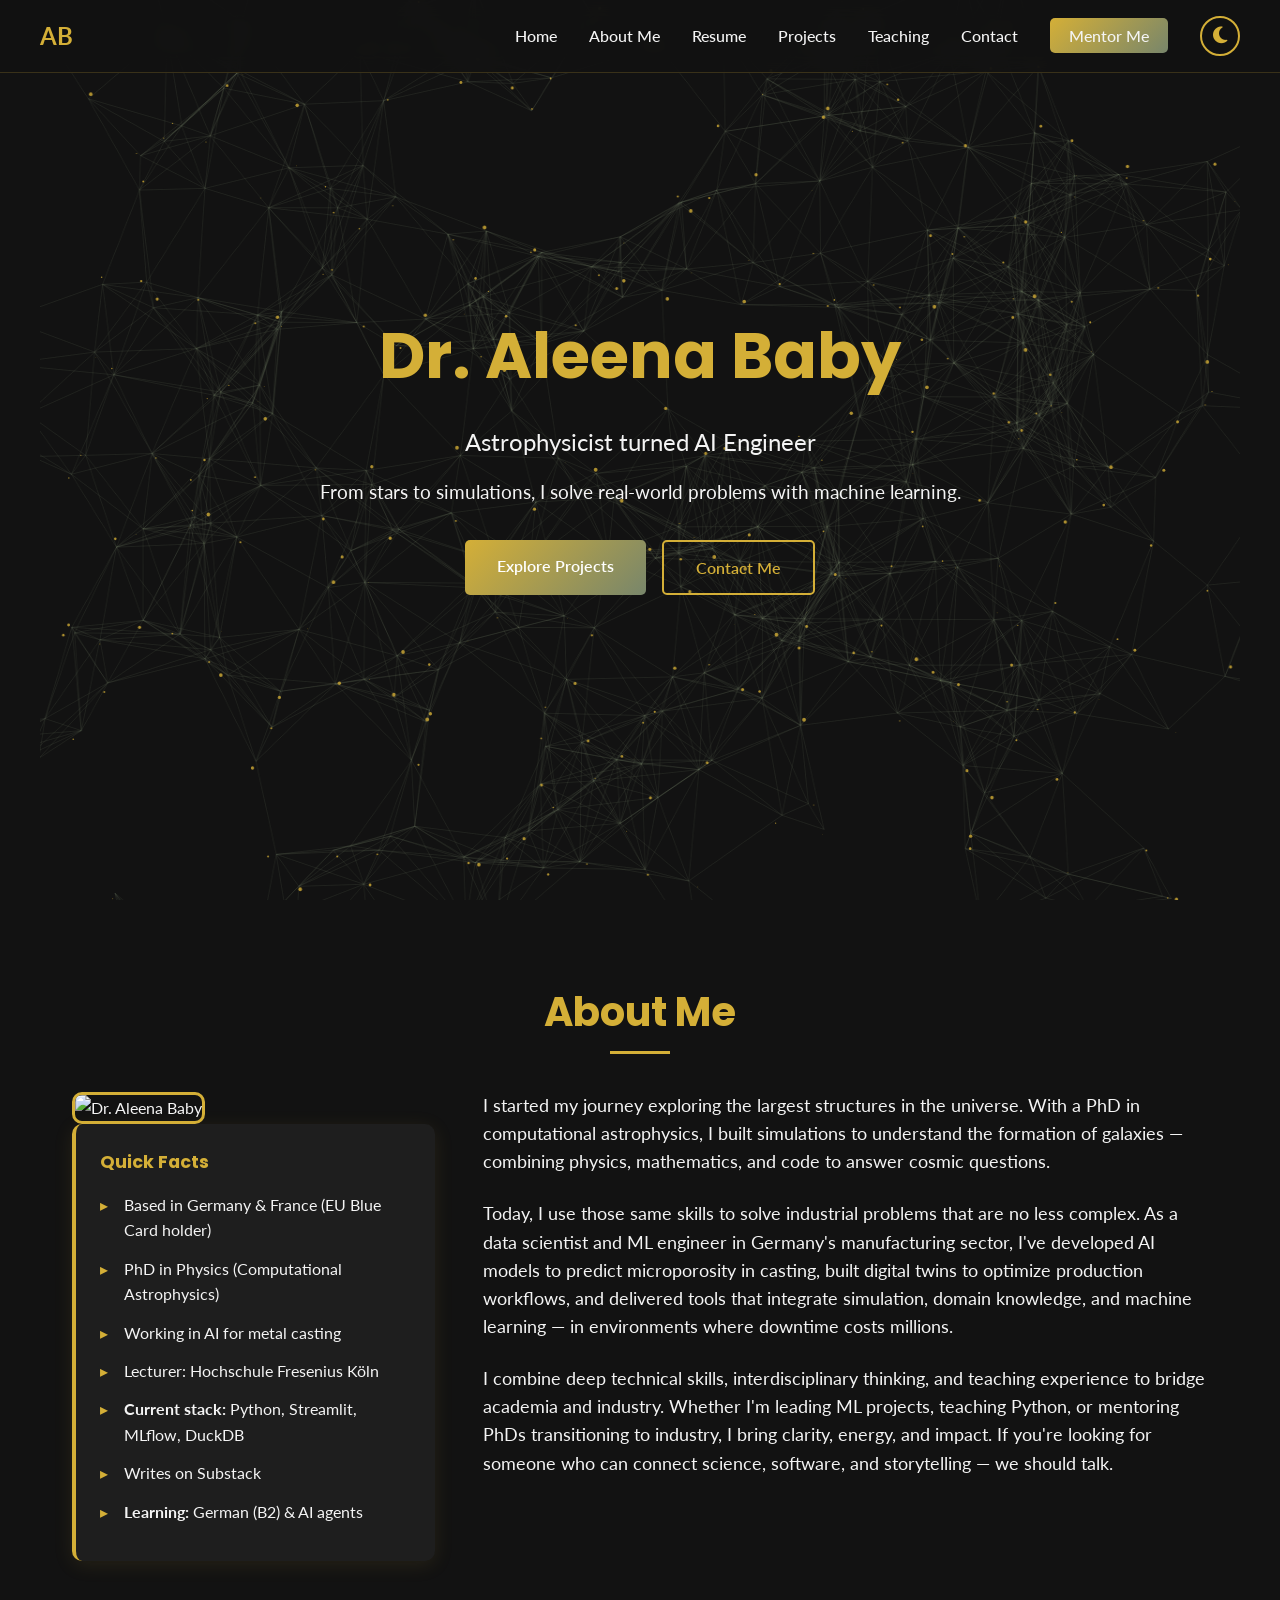
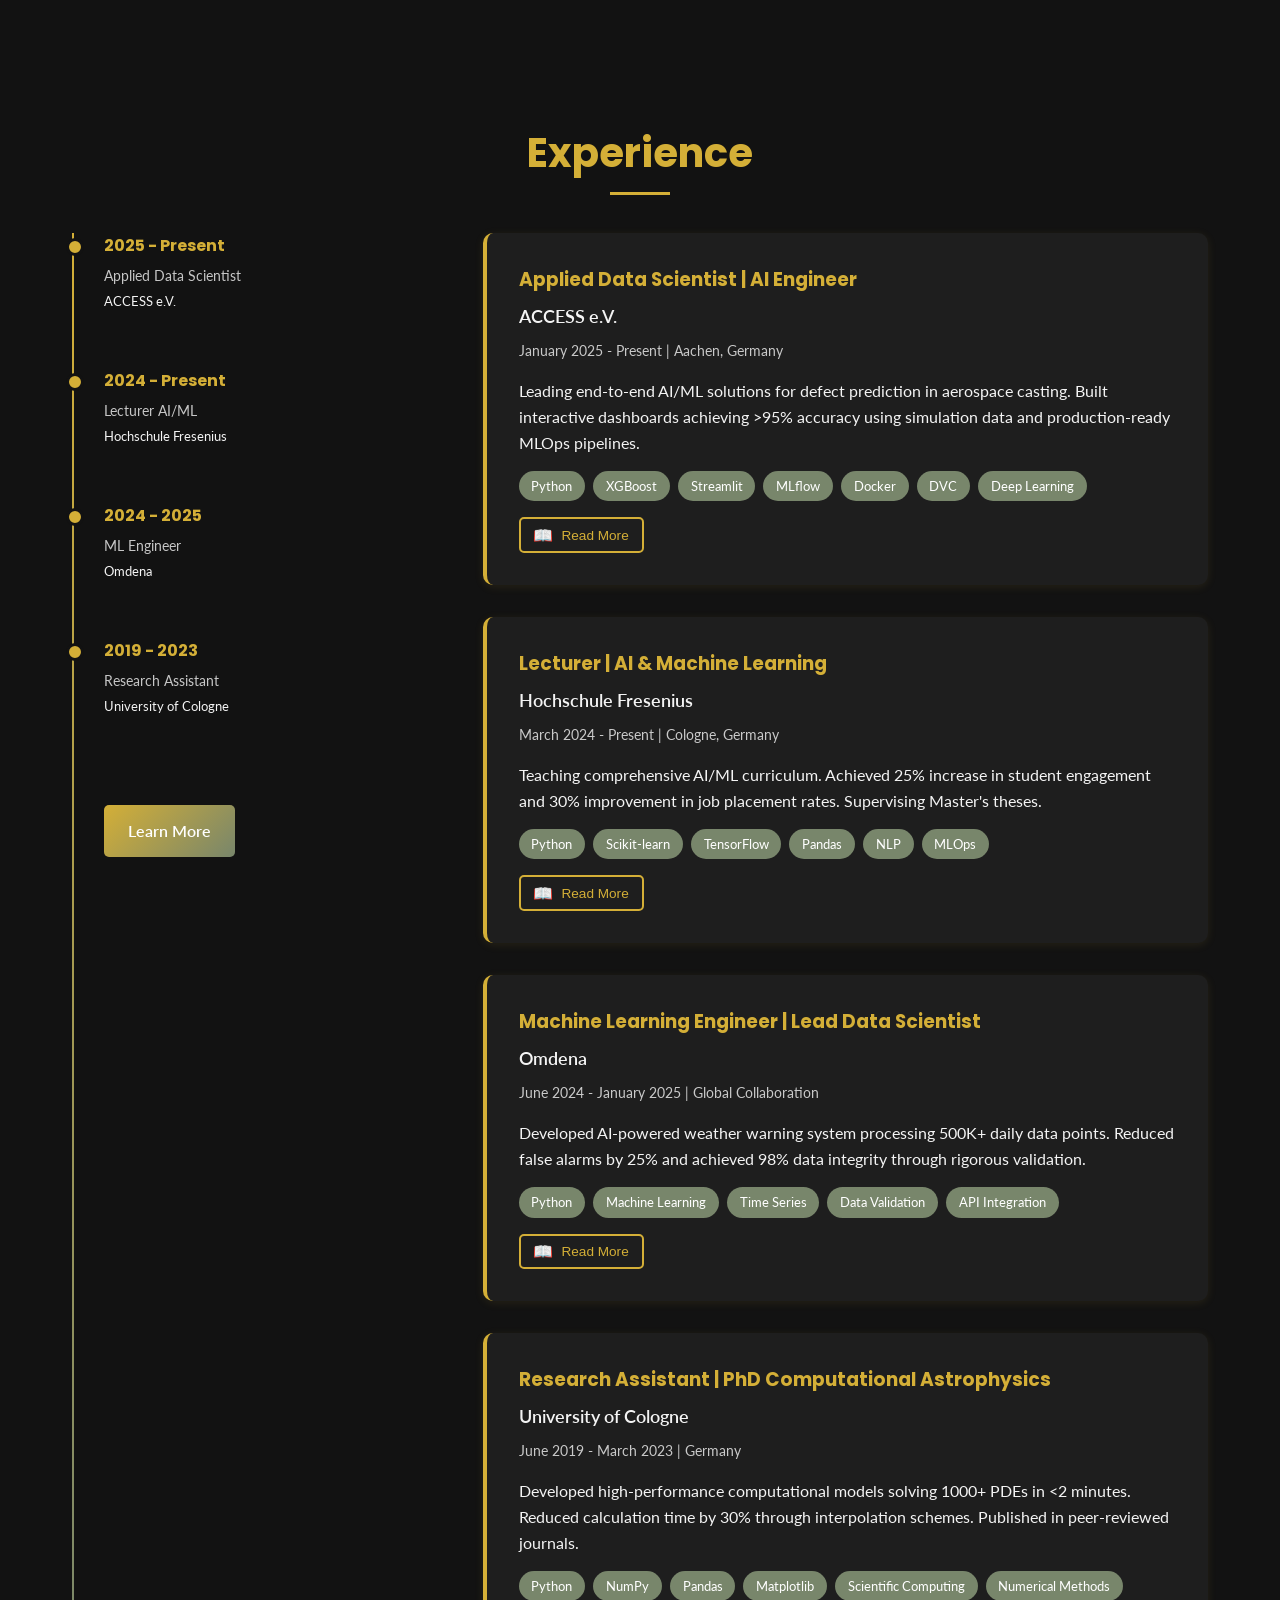
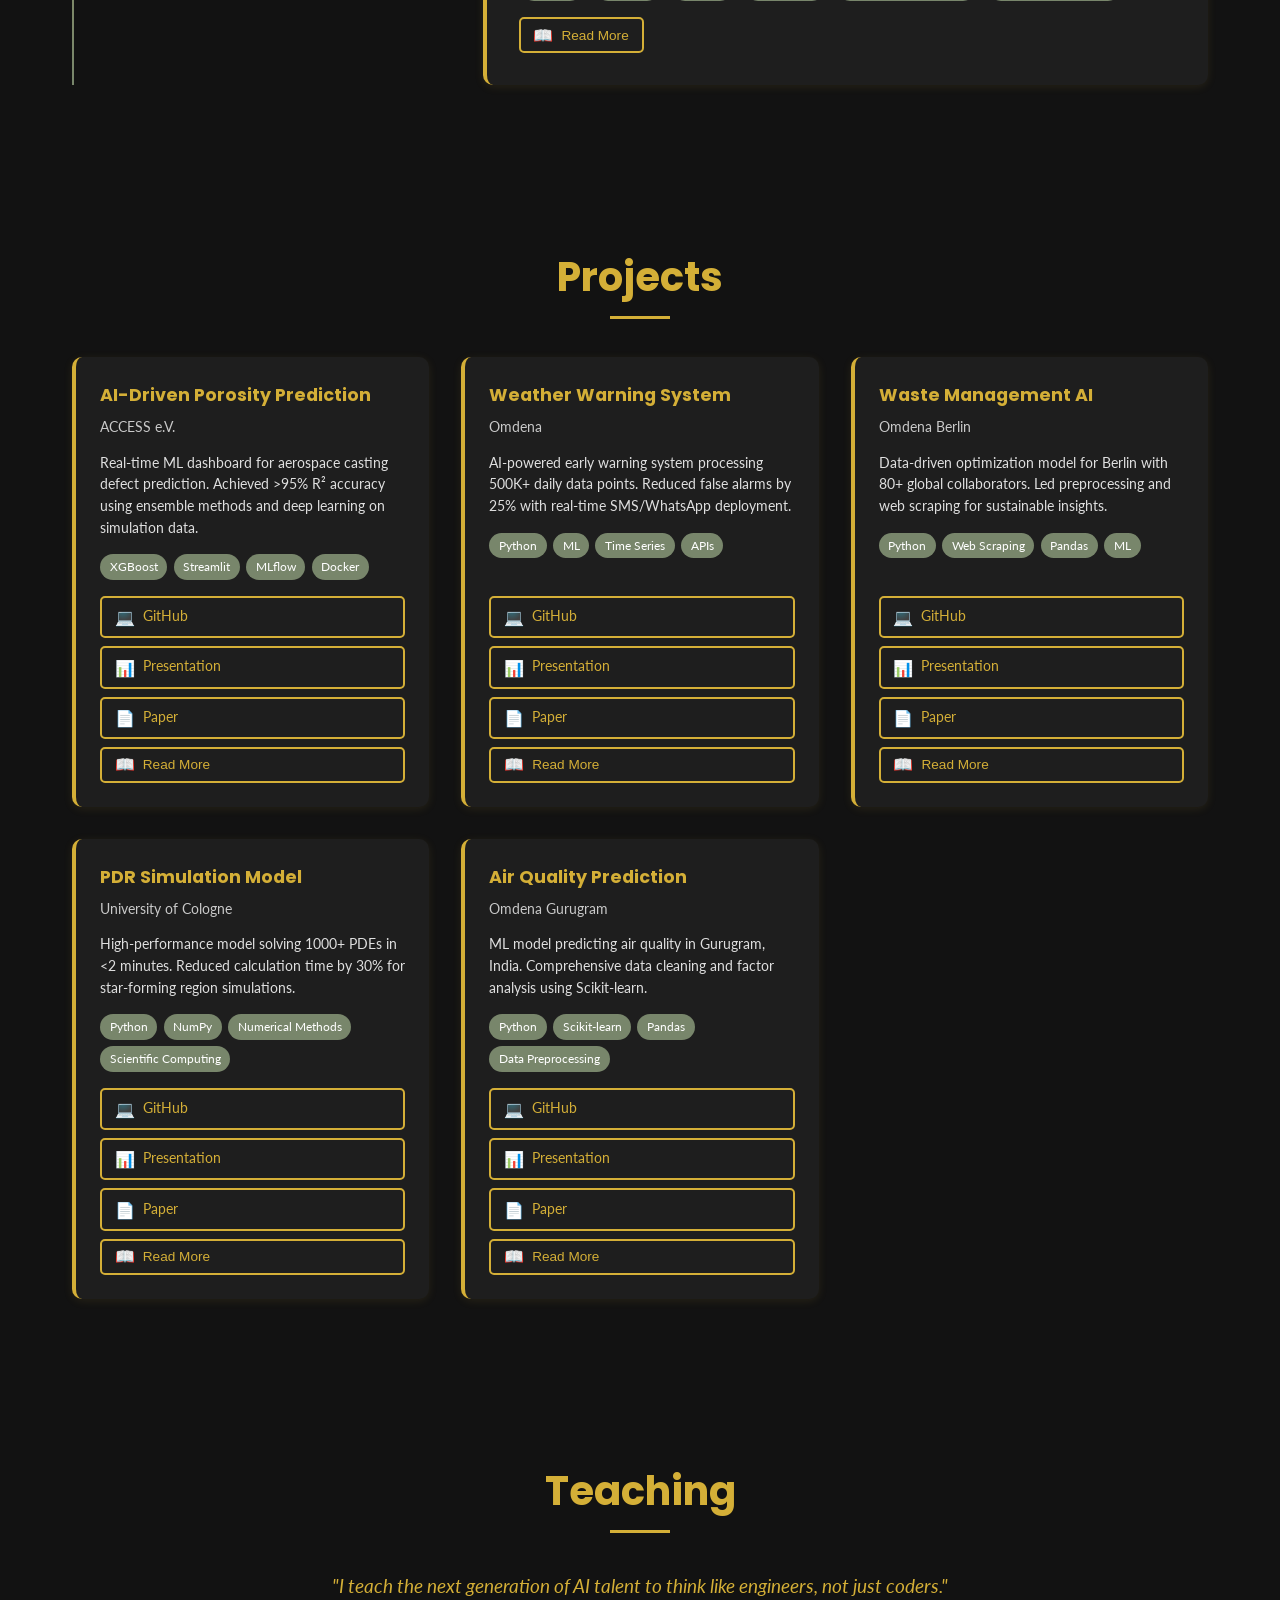
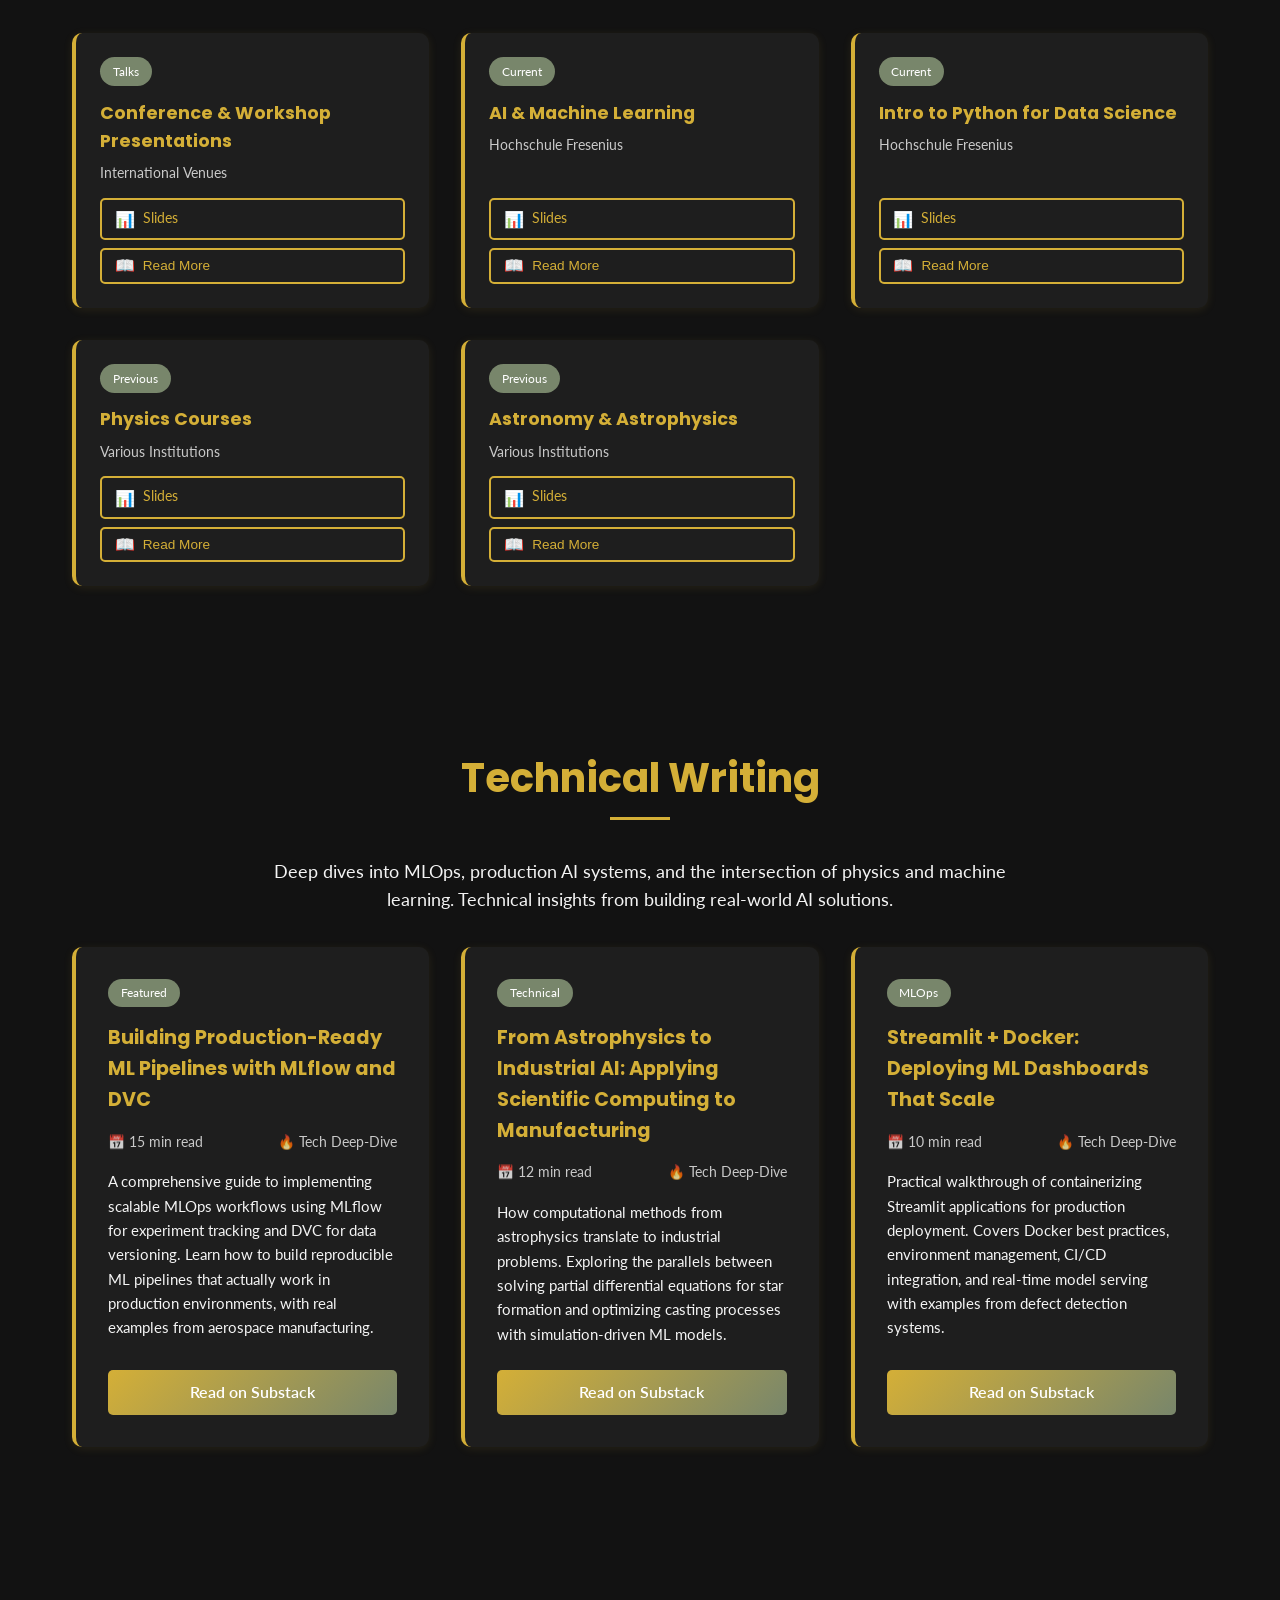
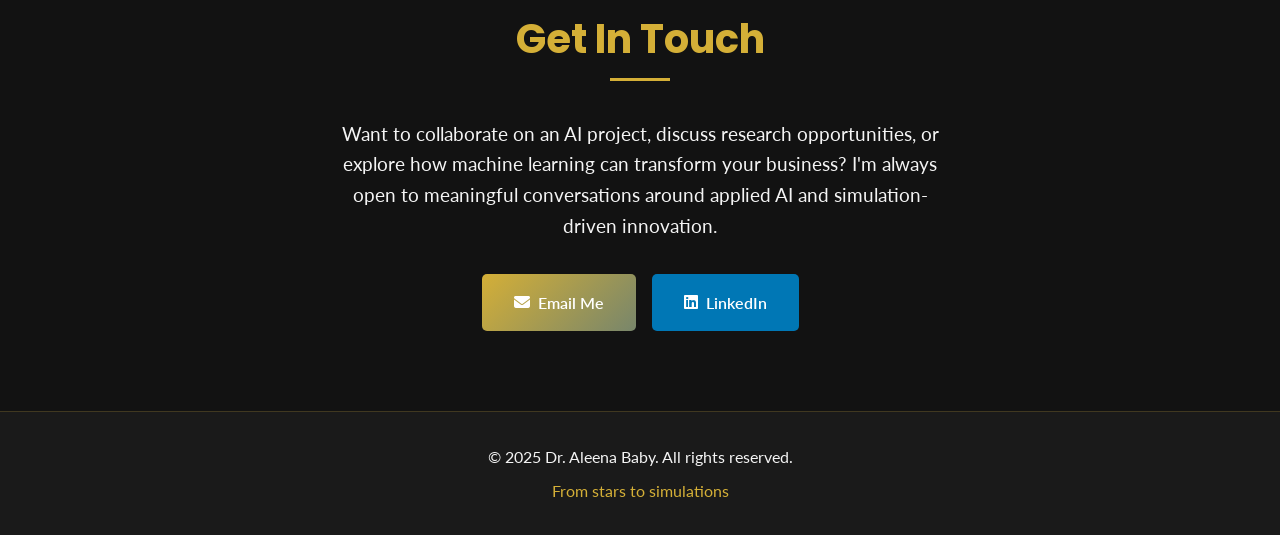
==== index.html @ 29d55b1e "create index.html" ====
<!DOCTYPE html>
<html lang="en">
<head>
    <meta charset="UTF-8">
    <meta name="viewport" content="width=device-width, initial-scale=1.0">
    <title>Dr. Aleena Baby | AI Engineer & Data Scientist | PhD in Physics</title>
    
    <!-- SEO Meta Tags -->
    <meta name="description" content="Dr. Aleena Baby - AI Engineer and Data Scientist in Germany. PhD in computational astrophysics. Specializing in machine learning for manufacturing, MLOps, and industrial AI. EU Blue Card holder.">
    <meta name="keywords" content="AI engineer Germany, PhD data scientist, machine learning manufacturing, computational astrophysics, MLOps, Python, Streamlit, EU Blue Card, Aachen, AI consultant">
    <meta name="author" content="Dr. Aleena Baby">
    
    <!-- Open Graph Meta Tags -->
    <meta property="og:title" content="Dr. Aleena Baby | AI Engineer & Data Scientist">
    <meta property="og:description" content="From astrophysics to AI for manufacturing. Building production-ready ML systems that solve real-world industrial problems.">
    <meta property="og:type" content="website">
    <meta property="og:url" content="https://dr.aleenababy.com">
    <meta property="og:image" content="https://dr.aleenababy.com/og-image.jpg">
    
    <!-- Canonical Link -->
    <link rel="canonical" href="https://dr.aleenababy.com">
    
    <link rel="preconnect" href="https://fonts.googleapis.com">
    <link rel="preconnect" href="https://fonts.gstatic.com" crossorigin>
    <link href="https://fonts.googleapis.com/css2?family=Poppins:wght@400;600;700&family=Lato:wght@300;400;700&display=swap" rel="stylesheet">
    <link rel="stylesheet" href="https://cdnjs.cloudflare.com/ajax/libs/font-awesome/6.4.0/css/all.min.css">
    <style>
        :root {
            --bg-primary: #121212;
            --bg-secondary: #1A1A1A;
            --text-primary: #F4F4F4;
            --text-secondary: #B8B8B8;
            --accent-1: #D4AF37;
            --accent-2: #78866B;
            --card-bg: #1E1E1E;
            --card-shadow: rgba(212, 175, 55, 0.1);
            --border-color: rgba(212, 175, 55, 0.2);
            --star-color: rgba(212, 175, 55, 0.8);
            --connection-color: rgba(120, 134, 107, 0.3);
            --icon-color: #D4AF37;
        }

        body.theme-light {
            --bg-primary: #FFFFFF;
            --bg-secondary: #F8F8F8;
            --text-primary: #1A1A1A;
            --text-secondary: #4A4A4A;
            --accent-1: #FF6B6B;
            --accent-2: #FFC75F;
            --card-bg: #FFFFFF;
            --card-shadow: rgba(0, 0, 0, 0.1);
            --border-color: rgba(255, 107, 107, 0.2);
            --star-color: rgba(255, 215, 0, 0.8);
            --connection-color: rgba(128, 128, 128, 0.3);
            --icon-color: #FF6B6B;
        }

        * {
            margin: 0;
            padding: 0;
            box-sizing: border-box;
        }

        body {
            font-family: 'Lato', sans-serif;
            line-height: 1.6;
            background-color: var(--bg-primary);
            color: var(--text-primary);
            transition: background-color 0.3s ease, color 0.3s ease;
            overflow-x: hidden;
        }

        h1, h2, h3, h4 {
            font-family: 'Poppins', sans-serif;
        }

        nav {
            position: fixed;
            top: 0;
            width: 100%;
            z-index: 1000;
            padding: 1rem 2rem;
            backdrop-filter: blur(10px);
            background-color: rgba(18, 18, 18, 0.9);
            border-bottom: 1px solid var(--border-color);
            transition: all 0.3s ease;
        }

        body.theme-light nav {
            background-color: rgba(255, 255, 255, 0.9);
        }

        nav .container {
            max-width: 1200px;
            margin: 0 auto;
            display: flex;
            justify-content: space-between;
            align-items: center;
        }

        .logo {
            font-size: 1.5rem;
            font-weight: 700;
            color: var(--accent-1);
        }

        .nav-links {
            display: flex;
            gap: 2rem;
            list-style: none;
            align-items: center;
        }

        .nav-links a {
            text-decoration: none;
            transition: color 0.3s ease;
            font-weight: 500;
            color: var(--text-primary);
        }

        .nav-links a:hover {
            color: var(--accent-1);
        }

        .mentor-btn {
            padding: 0.5rem 1.2rem;
            background: linear-gradient(135deg, var(--accent-1), var(--accent-2));
            color: white;
            border-radius: 5px;
            transition: all 0.3s ease;
        }

        .mentor-btn:hover {
            transform: translateY(-2px);
            box-shadow: 0 4px 12px var(--card-shadow);
        }

        .theme-toggle-btn {
            background: none;
            border: 2px solid var(--accent-1);
            color: var(--accent-1);
            width: 40px;
            height: 40px;
            border-radius: 50%;
            cursor: pointer;
            display: flex;
            align-items: center;
            justify-content: center;
            transition: all 0.3s ease;
            font-size: 1.2rem;
        }

        .theme-toggle-btn:hover {
            background-color: var(--accent-1);
            color: white;
            transform: rotate(180deg);
        }

        #hero {
            position: relative;
            height: 100vh;
            display: flex;
            align-items: center;
            justify-content: center;
            text-align: center;
            overflow: hidden;
        }

        #neural-background {
            position: absolute;
            top: 0;
            left: 0;
            width: 100%;
            height: 100%;
            z-index: 0;
        }

        .hero-content {
            position: relative;
            z-index: 2;
            max-width: 800px;
            padding: 2rem;
        }

        .hero-content h1 {
            font-size: 4rem;
            margin-bottom: 1rem;
            color: var(--accent-1);
            animation: fadeInUp 1s ease;
        }

        .hero-content .subtitle {
            font-size: 1.5rem;
            margin-bottom: 1rem;
            animation: fadeInUp 1s ease 0.2s both;
        }

        .hero-content .tagline {
            font-size: 1.2rem;
            margin-bottom: 2rem;
            opacity: 0.9;
            animation: fadeInUp 1s ease 0.4s both;
        }

        .cta-buttons {
            display: flex;
            gap: 1rem;
            justify-content: center;
            flex-wrap: wrap;
            animation: fadeInUp 1s ease 0.6s both;
        }

        .btn {
            padding: 0.8rem 2rem;
            border-radius: 5px;
            text-decoration: none;
            font-weight: 600;
            transition: all 0.3s ease;
            border: 2px solid var(--accent-1);
        }

        .btn-primary {
            background: linear-gradient(135deg, var(--accent-1), var(--accent-2));
            color: white;
            border: none;
        }

        .btn-primary:hover {
            transform: translateY(-3px);
            box-shadow: 0 5px 15px var(--card-shadow);
        }

        .btn-secondary {
            background-color: transparent;
            color: var(--accent-1);
        }

        .btn-secondary:hover {
            background-color: var(--accent-1);
            color: white;
        }

        @keyframes fadeInUp {
            from {
                opacity: 0;
                transform: translateY(30px);
            }
            to {
                opacity: 1;
                transform: translateY(0);
            }
        }

        section {
            padding: 5rem 2rem;
            max-width: 1200px;
            margin: 0 auto;
        }

        section h2 {
            font-size: 2.5rem;
            margin-bottom: 3rem;
            text-align: center;
            color: var(--accent-1);
            position: relative;
        }

        section h2::after {
            content: '';
            position: absolute;
            bottom: -10px;
            left: 50%;
            transform: translateX(-50%);
            width: 60px;
            height: 3px;
            background-color: var(--accent-1);
        }

        /* About Section with Sidebar */
        #about {
            position: relative;
        }

        .about-content {
            display: grid;
            grid-template-columns: 1fr 2fr;
            gap: 3rem;
            align-items: start;
        }

        .about-image {
            width: 100%;
            border-radius: 10px;
            border: 3px solid var(--accent-1);
        }

        .about-text p {
            margin-bottom: 1.5rem;
            font-size: 1.1rem;
        }

        .info-sidebar {
            position: sticky;
            top: 100px;
            padding: 1.5rem;
            border-radius: 10px;
            border-left: 4px solid var(--accent-1);
            background-color: var(--card-bg);
            box-shadow: 0 4px 20px var(--card-shadow);
            animation: slideInRight 0.8s ease;
        }

        @keyframes slideInRight {
            from {
                opacity: 0;
                transform: translateX(30px);
            }
            to {
                opacity: 1;
                transform: translateX(0);
            }
        }

        .info-sidebar h4 {
            color: var(--accent-1);
            margin-bottom: 1rem;
            font-size: 1.1rem;
        }

        .info-sidebar ul {
            list-style: none;
        }

        .info-sidebar ul li {
            margin-bottom: 0.8rem;
            padding-left: 1.5rem;
            position: relative;
        }

        .info-sidebar ul li::before {
            content: '▸';
            position: absolute;
            left: 0;
            color: var(--accent-1);
        }

        /* Resume Section */
        .resume-container {
            display: grid;
            grid-template-columns: 1fr 2fr;
            gap: 3rem;
        }

        .timeline {
            position: relative;
            padding-left: 2rem;
        }

        .timeline::before {
            content: '';
            position: absolute;
            left: 0;
            top: 0;
            bottom: 0;
            width: 2px;
            background: linear-gradient(to bottom, var(--accent-1), var(--accent-2));
        }

        .timeline-item {
            position: relative;
            margin-bottom: 3.5rem;
            cursor: pointer;
            transition: all 0.3s ease;
        }

        .timeline-item::before {
            content: '';
            position: absolute;
            left: -2.4rem;
            top: 5px;
            width: 12px;
            height: 12px;
            border-radius: 50%;
            background-color: var(--accent-1);
            border: 3px solid var(--bg-primary);
        }

        .timeline-item:hover {
            transform: translateX(5px);
        }

        .timeline-item h4 {
            color: var(--accent-1);
            margin-bottom: 0.3rem;
        }

        .timeline-item p {
            font-size: 0.9rem;
            opacity: 0.8;
        }

        .timeline-learn-more {
            margin-top: 2rem;
            padding: 0.8rem 1.5rem;
            background: linear-gradient(135deg, var(--accent-1), var(--accent-2));
            color: white;
            border: none;
            border-radius: 5px;
            cursor: pointer;
            font-weight: 600;
            transition: all 0.3s ease;
            display: inline-block;
            text-decoration: none;
        }

        .timeline-learn-more:hover {
            transform: translateY(-3px);
            box-shadow: 0 5px 15px var(--card-shadow);
        }

        .resume-details {
            display: flex;
            flex-direction: column;
            gap: 2rem;
        }

        .resume-card {
            padding: 2rem;
            border-radius: 10px;
            border-left: 4px solid var(--accent-1);
            background-color: var(--card-bg);
            box-shadow: 0 2px 10px var(--card-shadow);
            cursor: pointer;
            transition: transform 0.3s ease;
        }

        .resume-card:hover {
            transform: translateY(-3px);
        }

        .resume-card h3 {
            color: var(--accent-1);
            margin-bottom: 0.5rem;
        }

        .resume-card .company {
            font-size: 1.1rem;
            font-weight: 600;
            margin-bottom: 0.5rem;
        }

        .resume-card .period {
            opacity: 0.8;
            font-size: 0.9rem;
            margin-bottom: 1rem;
        }

        .tech-stack {
            display: flex;
            flex-wrap: wrap;
            gap: 0.5rem;
            margin: 1rem 0;
        }

        .tech-badge {
            padding: 0.3rem 0.8rem;
            background-color: var(--accent-2);
            color: white;
            border-radius: 20px;
            font-size: 0.8rem;
        }

        /* Projects Section */
        .projects-grid {
            display: grid;
            grid-template-columns: repeat(3, 1fr);
            gap: 2rem;
        }

        .project-item {
            padding: 1.5rem;
            border-radius: 10px;
            border-left: 4px solid var(--accent-1);
            transition: transform 0.3s ease;
            background-color: var(--card-bg);
            box-shadow: 0 2px 10px var(--card-shadow);
            display: flex;
            flex-direction: column;
            cursor: pointer;
        }

        .project-item:hover {
            transform: translateY(-5px);
        }

        .project-info h3 {
            color: var(--accent-1);
            margin-bottom: 0.5rem;
            font-size: 1.1rem;
        }

        .project-venue {
            opacity: 0.8;
            font-size: 0.85rem;
            margin-bottom: 0.8rem;
        }

        .project-summary {
            font-size: 0.9rem;
            line-height: 1.5;
            margin-bottom: 1rem;
            opacity: 0.9;
        }

        .project-tech {
            display: flex;
            flex-wrap: wrap;
            gap: 0.4rem;
            margin-bottom: 1rem;
        }

        .tech-tag {
            padding: 0.2rem 0.6rem;
            background-color: var(--accent-2);
            color: white;
            border-radius: 15px;
            font-size: 0.75rem;
        }

        .project-actions {
            display: flex;
            flex-direction: column;
            gap: 0.5rem;
            margin-top: auto;
        }

        .action-btn {
            padding: 0.4rem 0.8rem;
            border: 2px solid var(--accent-1);
            color: var(--accent-1);
            text-decoration: none;
            border-radius: 5px;
            font-size: 0.85rem;
            transition: all 0.3s ease;
            cursor: pointer;
            background: transparent;
            text-align: left;
            display: flex;
            align-items: center;
            gap: 0.5rem;
        }

        .action-btn:hover {
            background-color: var(--accent-1);
            color: white;
        }

        .action-btn .emoji-icon {
            font-size: 1rem;
            color: var(--icon-color);
            transition: color 0.3s ease;
        }

        .action-btn:hover .emoji-icon {
            color: white;
        }

        /* Teaching Section */
        .teaching-intro {
            text-align: center;
            font-size: 1.2rem;
            font-style: italic;
            color: var(--accent-1);
            margin-bottom: 2rem;
        }

        .teaching-grid {
            display: grid;
            grid-template-columns: repeat(3, 1fr);
            gap: 2rem;
        }

        .teaching-item {
            padding: 1.5rem;
            border-radius: 10px;
            border-left: 4px solid var(--accent-1);
            transition: transform 0.3s ease;
            background-color: var(--card-bg);
            box-shadow: 0 2px 10px var(--card-shadow);
            display: flex;
            flex-direction: column;
        }

        .teaching-item:hover {
            transform: translateY(-5px);
        }

        .teaching-badge {
            display: inline-block;
            padding: 0.3rem 0.8rem;
            background-color: var(--accent-2);
            color: white;
            border-radius: 20px;
            font-size: 0.75rem;
            margin-bottom: 0.8rem;
            width: fit-content;
        }

        /* Newsletter Section */
        .newsletter-intro {
            text-align: center;
            font-size: 1.1rem;
            margin-bottom: 2rem;
            max-width: 800px;
            margin-left: auto;
            margin-right: auto;
        }

        .newsletter-grid {
            display: grid;
            grid-template-columns: repeat(3, 1fr);
            gap: 2rem;
        }

        .newsletter-card {
            padding: 2rem;
            border-radius: 10px;
            border-left: 4px solid var(--accent-1);
            background-color: var(--card-bg);
            box-shadow: 0 2px 10px var(--card-shadow);
            transition: transform 0.3s ease;
            display: flex;
            flex-direction: column;
        }

        .newsletter-card:hover {
            transform: translateY(-5px);
        }

        .newsletter-badge {
            display: inline-block;
            padding: 0.3rem 0.8rem;
            background-color: var(--accent-2);
            color: white;
            border-radius: 20px;
            font-size: 0.75rem;
            margin-bottom: 1rem;
            width: fit-content;
        }

        .newsletter-card h3 {
            color: var(--accent-1);
            margin-bottom: 1rem;
            font-size: 1.2rem;
        }

        .newsletter-excerpt {
            font-size: 0.95rem;
            line-height: 1.6;
            margin-bottom: 1.5rem;
            flex-grow: 1;
        }

        .newsletter-meta {
            display: flex;
            justify-content: space-between;
            align-items: center;
            font-size: 0.85rem;
            opacity: 0.8;
            margin-bottom: 1rem;
        }

        .read-article-btn {
            padding: 0.6rem 1.5rem;
            background: linear-gradient(135deg, var(--accent-1), var(--accent-2));
            color: white;
            border: none;
            border-radius: 5px;
            cursor: pointer;
            font-weight: 600;
            transition: all 0.3s ease;
            text-decoration: none;
            display: inline-block;
            text-align: center;
        }

        .read-article-btn:hover {
            transform: translateY(-3px);
            box-shadow: 0 5px 15px var(--card-shadow);
        }

        /* Modal Styles */
        .modal {
            display: none;
            position: fixed;
            z-index: 2000;
            left: 0;
            top: 0;
            width: 100%;
            height: 100%;
            overflow: auto;
            background-color: rgba(0, 0, 0, 0.8);
            animation: fadeIn 0.3s ease;
        }

        @keyframes fadeIn {
            from { opacity: 0; }
            to { opacity: 1; }
        }

        .modal-content {
            position: relative;
            margin: 5% auto;
            padding: 2rem;
            width: 90%;
            max-width: 800px;
            border-radius: 10px;
            background-color: var(--card-bg);
            border: 2px solid var(--accent-1);
            animation: slideIn 0.3s ease;
        }

        @keyframes slideIn {
            from {
                transform: translateY(-50px);
                opacity: 0;
            }
            to {
                transform: translateY(0);
                opacity: 1;
            }
        }

        .modal-close {
            position: absolute;
            top: 1rem;
            right: 1rem;
            font-size: 2rem;
            color: var(--accent-1);
            cursor: pointer;
            border: none;
            background: none;
            transition: transform 0.3s ease;
        }

        .modal-close:hover {
            transform: rotate(90deg);
        }

        .modal-body h3 {
            color: var(--accent-1);
            margin-bottom: 1rem;
        }

        .modal-body p {
            margin-bottom: 1rem;
            line-height: 1.8;
        }

        .modal-body ul {
            margin-left: 2rem;
            margin-bottom: 1rem;
        }

        .modal-body ul li {
            margin-bottom: 0.5rem;
        }

        .contact-content {
            text-align: center;
            max-width: 600px;
            margin: 0 auto;
        }

        .contact-buttons {
            display: flex;
            gap: 1rem;
            justify-content: center;
            flex-wrap: wrap;
            margin-top: 2rem;
        }

        .contact-btn {
            padding: 1rem 2rem;
            border-radius: 5px;
            text-decoration: none;
            font-weight: 600;
            display: flex;
            align-items: center;
            gap: 0.5rem;
            transition: all 0.3s ease;
            color: white;
        }

        .contact-btn.email {
            background: linear-gradient(135deg, var(--accent-1), var(--accent-2));
        }

        .contact-btn.linkedin {
            background-color: #0077B5;
        }

        .contact-btn:hover {
            transform: translateY(-3px);
            box-shadow: 0 5px 15px var(--card-shadow);
        }

        footer {
            text-align: center;
            padding: 2rem;
            border-top: 1px solid var(--border-color);
            background-color: var(--bg-secondary);
        }

        .mobile-menu-btn {
            display: none;
            background: none;
            border: none;
            font-size: 1.5rem;
            cursor: pointer;
            color: var(--text-primary);
        }

        @media (max-width: 1024px) {
            .projects-grid,
            .teaching-grid,
            .newsletter-grid {
                grid-template-columns: repeat(2, 1fr);
            }

            .resume-container {
                grid-template-columns: 1fr;
            }
        }

        @media (max-width: 768px) {
            .mobile-menu-btn {
                display: block;
            }

            .nav-links {
                position: fixed;
                top: 70px;
                left: -100%;
                flex-direction: column;
                width: 100%;
                padding: 2rem;
                transition: left 0.3s ease;
                background-color: var(--bg-primary);
            }

            .nav-links.active {
                left: 0;
            }

            .hero-content h1 {
                font-size: 2.5rem;
            }

            .hero-content .subtitle {
                font-size: 1.2rem;
            }

            .about-content {
                grid-template-columns: 1fr;
            }

            .info-sidebar {
                position: relative;
                top: 0;
            }

            .projects-grid,
            .teaching-grid,
            .newsletter-grid {
                grid-template-columns: 1fr;
            }

            .modal-content {
                width: 95%;
                margin: 10% auto;
                padding: 1.5rem;
            }
        }
    </style>
</head>
<body class="theme-galaxy">
    <nav>
        <div class="container">
            <div class="logo">AB</div>
            <button class="mobile-menu-btn" id="mobileMenuBtn">
                <i class="fas fa-bars"></i>
            </button>
            <ul class="nav-links" id="navLinks">
                <li><a href="#hero">Home</a></li>
                <li><a href="#about">About Me</a></li>
                <li><a href="#resume">Resume</a></li>
                <li><a href="#projects">Projects</a></li>
                <li><a href="#teaching">Teaching</a></li>
                <li><a href="#contact">Contact</a></li>
                <li><a href="https://academiatoindustry.com/" target="_blank" class="mentor-btn">Mentor Me</a></li>
                <li>
                    <button class="theme-toggle-btn" id="themeToggle">
                        <i class="fas fa-moon"></i>
                    </button>
                </li>
            </ul>
        </div>
    </nav>

    <section id="hero">
        <canvas id="neural-background"></canvas>
        <div class="hero-content">
            <h1>Dr. Aleena Baby</h1>
            <p class="subtitle">Astrophysicist turned AI Engineer</p>
            <p class="tagline">From stars to simulations, I solve real-world problems with machine learning.</p>
            <div class="cta-buttons">
                <a href="#projects" class="btn btn-primary">Explore Projects</a>
                <a href="#contact" class="btn btn-secondary">Contact Me</a>
            </div>
        </div>
    </section>

    <section id="about">
        <h2>About Me</h2>
        <div class="about-content">
            <div>
                <img src="https://via.placeholder.com/300x400/D4AF37/1B1B1B?text=Dr.+Aleena+Baby" alt="Dr. Aleena Baby" class="about-image">
                <div class="info-sidebar">
                    <h4>Quick Facts</h4>
                    <ul>
                        <li>Based in Germany & France (EU Blue Card holder)</li>
                        <li>PhD in Physics (Computational Astrophysics)</li>
                        <li>Working in AI for metal casting</li>
                        <li>Lecturer: Hochschule Fresenius Köln</li>
                        <li><strong>Current stack:</strong> Python, Streamlit, MLflow, DuckDB</li>
                        <li>Writes on Substack</li>
                        <li><strong>Learning:</strong> German (B2) & AI agents</li>
                    </ul>
                </div>
            </div>
            <div class="about-text">
                <p>
                    I started my journey exploring the largest structures in the universe. With a PhD in computational astrophysics, I built simulations to understand the formation of galaxies — combining physics, mathematics, and code to answer cosmic questions.
                </p>
                <p>
                    Today, I use those same skills to solve industrial problems that are no less complex. As a data scientist and ML engineer in Germany's manufacturing sector, I've developed AI models to predict microporosity in casting, built digital twins to optimize production workflows, and delivered tools that integrate simulation, domain knowledge, and machine learning — in environments where downtime costs millions.
                </p>
                <p>
                    I combine deep technical skills, interdisciplinary thinking, and teaching experience to bridge academia and industry. Whether I'm leading ML projects, teaching Python, or mentoring PhDs transitioning to industry, I bring clarity, energy, and impact. If you're looking for someone who can connect science, software, and storytelling — we should talk.
                </p>
            </div>
        </div>
    </section>

    <section id="resume">
        <h2>Experience</h2>
        <div class="resume-container">
            <div class="timeline">
                <div class="timeline-item" onclick="scrollToResumeCard('resume1')">
                    <h4>2025 - Present</h4>
                    <p>Applied Data Scientist</p>
                    <small>ACCESS e.V.</small>
                </div>
                <div class="timeline-item" onclick="scrollToResumeCard('resume2')">
                    <h4>2024 - Present</h4>
                    <p>Lecturer AI/ML</p>
                    <small>Hochschule Fresenius</small>
                </div>
                <div class="timeline-item" onclick="scrollToResumeCard('resume3')">
                    <h4>2024 - 2025</h4>
                    <p>ML Engineer</p>
                    <small>Omdena</small>
                </div>
                <div class="timeline-item" onclick="scrollToResumeCard('resume4')">
                    <h4>2019 - 2023</h4>
                    <p>Research Assistant</p>
                    <small>University of Cologne</small>
                </div>
                <a href="#" class="timeline-learn-more">Learn More</a>
            </div>

            <div class="resume-details">
                <div class="resume-card" id="resume1" onclick="openModal('resume-modal1')">
                    <h3>Applied Data Scientist | AI Engineer</h3>
                    <p class="company">ACCESS e.V.</p>
                    <p class="period">January 2025 - Present | Aachen, Germany</p>
                    <p>Leading end-to-end AI/ML solutions for defect prediction in aerospace casting. Built interactive dashboards achieving >95% accuracy using simulation data and production-ready MLOps pipelines.</p>
                    <div class="tech-stack">
                        <span class="tech-badge">Python</span>
                        <span class="tech-badge">XGBoost</span>
                        <span class="tech-badge">Streamlit</span>
                        <span class="tech-badge">MLflow</span>
                        <span class="tech-badge">Docker</span>
                        <span class="tech-badge">DVC</span>
                        <span class="tech-badge">Deep Learning</span>
                    </div>
                    <button class="action-btn" onclick="event.stopPropagation(); openModal('resume-modal1')">
                        <span class="emoji-icon">📖</span> Read More
                    </button>
                </div>

                <div class="resume-card" id="resume2" onclick="openModal('resume-modal2')">
                    <h3>Lecturer | AI & Machine Learning</h3>
                    <p class="company">Hochschule Fresenius</p>
                    <p class="period">March 2024 - Present | Cologne, Germany</p>
                    <p>Teaching comprehensive AI/ML curriculum. Achieved 25% increase in student engagement and 30% improvement in job placement rates. Supervising Master's theses.</p>
                    <div class="tech-stack">
                        <span class="tech-badge">Python</span>
                        <span class="tech-badge">Scikit-learn</span>
                        <span class="tech-badge">TensorFlow</span>
                        <span class="tech-badge">Pandas</span>
                        <span class="tech-badge">NLP</span>
                        <span class="tech-badge">MLOps</span>
                    </div>
                    <button class="action-btn" onclick="event.stopPropagation(); openModal('resume-modal2')">
                        <span class="emoji-icon">📖</span> Read More
                    </button>
                </div>

                <div class="resume-card" id="resume3" onclick="openModal('resume-modal3')">
                    <h3>Machine Learning Engineer | Lead Data Scientist</h3>
                    <p class="company">Omdena</p>
                    <p class="period">June 2024 - January 2025 | Global Collaboration</p>
                    <p>Developed AI-powered weather warning system processing 500K+ daily data points. Reduced false alarms by 25% and achieved 98% data integrity through rigorous validation.</p>
                    <div class="tech-stack">
                        <span class="tech-badge">Python</span>
                        <span class="tech-badge">Machine Learning</span>
                        <span class="tech-badge">Time Series</span>
                        <span class="tech-badge">Data Validation</span>
                        <span class="tech-badge">API Integration</span>
                    </div>
                    <button class="action-btn" onclick="event.stopPropagation(); openModal('resume-modal3')">
                        <span class="emoji-icon">📖</span> Read More
                    </button>
                </div>

                <div class="resume-card" id="resume4" onclick="openModal('resume-modal4')">
                    <h3>Research Assistant | PhD Computational Astrophysics</h3>
                    <p class="company">University of Cologne</p>
                    <p class="period">June 2019 - March 2023 | Germany</p>
                    <p>Developed high-performance computational models solving 1000+ PDEs in <2 minutes. Reduced calculation time by 30% through interpolation schemes. Published in peer-reviewed journals.</p>
                    <div class="tech-stack">
                        <span class="tech-badge">Python</span>
                        <span class="tech-badge">NumPy</span>
                        <span class="tech-badge">Pandas</span>
                        <span class="tech-badge">Matplotlib</span>
                        <span class="tech-badge">Scientific Computing</span>
                        <span class="tech-badge">Numerical Methods</span>
                    </div>
                    <button class="action-btn" onclick="event.stopPropagation(); openModal('resume-modal4')">
                        <span class="emoji-icon">📖</span> Read More
                    </button>
                </div>
            </div>
        </div>
    </section>

    <section id="projects">
        <h2>Projects</h2>
        <div class="projects-grid">
            <div class="project-item" onclick="openModal('project1')">
                <div class="project-info">
                    <h3>AI-Driven Porosity Prediction</h3>
                    <p class="project-venue">ACCESS e.V.</p>
                    <p class="project-summary">Real-time ML dashboard for aerospace casting defect prediction. Achieved >95% R² accuracy using ensemble methods and deep learning on simulation data.</p>
                    <div class="project-tech">
                        <span class="tech-tag">XGBoost</span>
                        <span class="tech-tag">Streamlit</span>
                        <span class="tech-tag">MLflow</span>
                        <span class="tech-tag">Docker</span>
                    </div>
                </div>
                <div class="project-actions">
                    <a href="#" class="action-btn" onclick="event.stopPropagation()"><span class="emoji-icon">💻</span> GitHub</a>
                    <a href="#" class="action-btn" onclick="event.stopPropagation()"><span class="emoji-icon">📊</span> Presentation</a>
                    <a href="#" class="action-btn" onclick="event.stopPropagation()"><span class="emoji-icon">📄</span> Paper</a>
                    <button class="action-btn" onclick="event.stopPropagation(); openModal('project1')"><span class="emoji-icon">📖</span> Read More</button>
                </div>
            </div>

            <div class="project-item" onclick="openModal('project2')">
                <div class="project-info">
                    <h3>Weather Warning System</h3>
                    <p class="project-venue">Omdena</p>
                    <p class="project-summary">AI-powered early warning system processing 500K+ daily data points. Reduced false alarms by 25% with real-time SMS/WhatsApp deployment.</p>
                    <div class="project-tech">
                        <span class="tech-tag">Python</span>
                        <span class="tech-tag">ML</span>
                        <span class="tech-tag">Time Series</span>
                        <span class="tech-tag">APIs</span>
                    </div>
                </div>
                <div class="project-actions">
                    <a href="#" class="action-btn" onclick="event.stopPropagation()"><span class="emoji-icon">💻</span> GitHub</a>
                    <a href="#" class="action-btn" onclick="event.stopPropagation()"><span class="emoji-icon">📊</span> Presentation</a>
                    <a href="#" class="action-btn" onclick="event.stopPropagation()"><span class="emoji-icon">📄</span> Paper</a>
                    <button class="action-btn" onclick="event.stopPropagation(); openModal('project2')"><span class="emoji-icon">📖</span> Read More</button>
                </div>
            </div>

            <div class="project-item" onclick="openModal('project3')">
                <div class="project-info">
                    <h3>Waste Management AI</h3>
                    <p class="project-venue">Omdena Berlin</p>
                    <p class="project-summary">Data-driven optimization model for Berlin with 80+ global collaborators. Led preprocessing and web scraping for sustainable insights.</p>
                    <div class="project-tech">
                        <span class="tech-tag">Python</span>
                        <span class="tech-tag">Web Scraping</span>
                        <span class="tech-tag">Pandas</span>
                        <span class="tech-tag">ML</span>
                    </div>
                </div>
                <div class="project-actions">
                    <a href="#" class="action-btn" onclick="event.stopPropagation()"><span class="emoji-icon">💻</span> GitHub</a>
                    <a href="#" class="action-btn" onclick="event.stopPropagation()"><span class="emoji-icon">📊</span> Presentation</a>
                    <a href="#" class="action-btn" onclick="event.stopPropagation()"><span class="emoji-icon">📄</span> Paper</a>
                    <button class="action-btn" onclick="event.stopPropagation(); openModal('project3')"><span class="emoji-icon">📖</span> Read More</button>
                </div>
            </div>

            <div class="project-item" onclick="openModal('project4')">
                <div class="project-info">
                    <h3>PDR Simulation Model</h3>
                    <p class="project-venue">University of Cologne</p>
                    <p class="project-summary">High-performance model solving 1000+ PDEs in <2 minutes. Reduced calculation time by 30% for star-forming region simulations.</p>
                    <div class="project-tech">
                        <span class="tech-tag">Python</span>
                        <span class="tech-tag">NumPy</span>
                        <span class="tech-tag">Numerical Methods</span>
                        <span class="tech-tag">Scientific Computing</span>
                    </div>
                </div>
                <div class="project-actions">
                    <a href="#" class="action-btn" onclick="event.stopPropagation()"><span class="emoji-icon">💻</span> GitHub</a>
                    <a href="#" class="action-btn" onclick="event.stopPropagation()"><span class="emoji-icon">📊</span> Presentation</a>
                    <a href="#" class="action-btn" onclick="event.stopPropagation()"><span class="emoji-icon">📄</span> Paper</a>
                    <button class="action-btn" onclick="event.stopPropagation(); openModal('project4')"><span class="emoji-icon">📖</span> Read More</button>
                </div>
            </div>

            <div class="project-item" onclick="openModal('project5')">
                <div class="project-info">
                    <h3>Air Quality Prediction</h3>
                    <p class="project-venue">Omdena Gurugram</p>
                    <p class="project-summary">ML model predicting air quality in Gurugram, India. Comprehensive data cleaning and factor analysis using Scikit-learn.</p>
                    <div class="project-tech">
                        <span class="tech-tag">Python</span>
                        <span class="tech-tag">Scikit-learn</span>
                        <span class="tech-tag">Pandas</span>
                        <span class="tech-tag">Data Preprocessing</span>
                    </div>
                </div>
                <div class="project-actions">
                    <a href="#" class="action-btn" onclick="event.stopPropagation()"><span class="emoji-icon">💻</span> GitHub</a>
                    <a href="#" class="action-btn" onclick="event.stopPropagation()"><span class="emoji-icon">📊</span> Presentation</a>
                    <a href="#" class="action-btn" onclick="event.stopPropagation()"><span class="emoji-icon">📄</span> Paper</a>
                    <button class="action-btn" onclick="event.stopPropagation(); openModal('project5')"><span class="emoji-icon">📖</span> Read More</button>
                </div>
            </div>
        </div>
    </section>

    <section id="teaching">
        <h2>Teaching</h2>
        <p class="teaching-intro">"I teach the next generation of AI talent to think like engineers, not just coders."</p>
        <div class="teaching-grid">
            <div class="teaching-item">
                <span class="teaching-badge">Talks</span>
                <div class="project-info">
                    <h3>Conference & Workshop Presentations</h3>
                    <p class="project-venue">International Venues</p>
                </div>
                <div class="project-actions">
                    <a href="#" class="action-btn"><span class="emoji-icon">📊</span> Slides</a>
                    <button class="action-btn" onclick="openModal('teaching1')"><span class="emoji-icon">📖</span> Read More</button>
                </div>
            </div>

            <div class="teaching-item">
                <span class="teaching-badge">Current</span>
                <div class="project-info">
                    <h3>AI & Machine Learning</h3>
                    <p class="project-venue">Hochschule Fresenius</p>
                </div>
                <div class="project-actions">
                    <a href="#" class="action-btn"><span class="emoji-icon">📊</span> Slides</a>
                    <button class="action-btn" onclick="openModal('teaching2')"><span class="emoji-icon">📖</span> Read More</button>
                </div>
            </div>

            <div class="teaching-item">
                <span class="teaching-badge">Current</span>
                <div class="project-info">
                    <h3>Intro to Python for Data Science</h3>
                    <p class="project-venue">Hochschule Fresenius</p>
                </div>
                <div class="project-actions">
                    <a href="#" class="action-btn"><span class="emoji-icon">📊</span> Slides</a>
                    <button class="action-btn" onclick="openModal('teaching3')"><span class="emoji-icon">📖</span> Read More</button>
                </div>
            </div>

            <div class="teaching-item">
                <span class="teaching-badge">Previous</span>
                <div class="project-info">
                    <h3>Physics Courses</h3>
                    <p class="project-venue">Various Institutions</p>
                </div>
                <div class="project-actions">
                    <a href="#" class="action-btn"><span class="emoji-icon">📊</span> Slides</a>
                    <button class="action-btn" onclick="openModal('teaching4')"><span class="emoji-icon">📖</span> Read More</button>
                </div>
            </div>

            <div class="teaching-item">
                <span class="teaching-badge">Previous</span>
                <div class="project-info">
                    <h3>Astronomy & Astrophysics</h3>
                    <p class="project-venue">Various Institutions</p>
                </div>
                <div class="project-actions">
                    <a href="#" class="action-btn"><span class="emoji-icon">📊</span> Slides</a>
                    <button class="action-btn" onclick="openModal('teaching5')"><span class="emoji-icon">📖</span> Read More</button>
                </div>
            </div>
        </div>
    </section>

    <section id="writing">
        <h2>Technical Writing</h2>
        <p class="newsletter-intro">Deep dives into MLOps, production AI systems, and the intersection of physics and machine learning. Technical insights from building real-world AI solutions.</p>
        <div class="newsletter-grid">
            <div class="newsletter-card">
                <span class="newsletter-badge">Featured</span>
                <h3>Building Production-Ready ML Pipelines with MLflow and DVC</h3>
                <div class="newsletter-meta">
                    <span>📅 15 min read</span>
                    <span>🔥 Tech Deep-Dive</span>
                </div>
                <p class="newsletter-excerpt">
                    A comprehensive guide to implementing scalable MLOps workflows using MLflow for experiment tracking and DVC for data versioning. Learn how to build reproducible ML pipelines that actually work in production environments, with real examples from aerospace manufacturing.
                </p>
                <a href="#" class="read-article-btn">Read on Substack</a>
            </div>

            <div class="newsletter-card">
                <span class="newsletter-badge">Technical</span>
                <h3>From Astrophysics to Industrial AI: Applying Scientific Computing to Manufacturing</h3>
                <div class="newsletter-meta">
                    <span>📅 12 min read</span>
                    <span>🔥 Tech Deep-Dive</span>
                </div>
                <p class="newsletter-excerpt">
                    How computational methods from astrophysics translate to industrial problems. Exploring the parallels between solving partial differential equations for star formation and optimizing casting processes with simulation-driven ML models.
                </p>
                <a href="#" class="read-article-btn">Read on Substack</a>
            </div>

            <div class="newsletter-card">
                <span class="newsletter-badge">MLOps</span>
                <h3>Streamlit + Docker: Deploying ML Dashboards That Scale</h3>
                <div class="newsletter-meta">
                    <span>📅 10 min read</span>
                    <span>🔥 Tech Deep-Dive</span>
                </div>
                <p class="newsletter-excerpt">
                    Practical walkthrough of containerizing Streamlit applications for production deployment. Covers Docker best practices, environment management, CI/CD integration, and real-time model serving with examples from defect detection systems.
                </p>
                <a href="#" class="read-article-btn">Read on Substack</a>
            </div>
        </div>
    </section>

    <section id="contact">
        <h2>Get In Touch</h2>
        <div class="contact-content">
            <p style="font-size: 1.2rem; margin-bottom: 2rem;">
                Want to collaborate on an AI project, discuss research opportunities, or explore how machine learning can transform your business? I'm always open to meaningful conversations around applied AI and simulation-driven innovation.
            </p>
            <div class="contact-buttons">
                <a href="mailto:aleenababy839@gmail.com" class="contact-btn email">
                    <i class="fas fa-envelope"></i> Email Me
                </a>
                <a href="https://www.linkedin.com/in/aleena-baby" target="_blank" class="contact-btn linkedin">
                    <i class="fab fa-linkedin"></i> LinkedIn
                </a>
            </div>
        </div>
    </section>

    <footer>
        <p>&copy; 2025 Dr. Aleena Baby. All rights reserved.</p>
        <p style="color: var(--accent-1); margin-top: 0.5rem;">From stars to simulations</p>
    </footer>

    <!-- Resume Modals -->
    <div id="resume-modal1" class="modal">
        <div class="modal-content">
            <button class="modal-close" onclick="closeModal('resume-modal1')">&times;</button>
            <div class="modal-body">
                <h3>Applied Data Scientist | AI Engineer at ACCESS e.V.</h3>
                <p><strong>Duration:</strong> January 2025 - Present</p>
                <p><strong>Location:</strong> Aachen, Germany</p>
                <h4>Overview</h4>
                <p>Leading end-to-end development of AI/ML solutions for defect prediction in aerospace casting processes, aligning with Germany's Industry 4.0 and sustainable manufacturing initiatives.</p>
                <h4>Key Achievements</h4>
                <ul>
                    <li>Built and deployed interactive ML dashboards (Streamlit) for real-time defect visualization</li>
                    <li>Trained supervised models (Random Forest, XGBoost, Deep Learning) achieving >95% R² accuracy</li>
                    <li>Implemented scalable MLOps using Docker, DVC, MLflow, and Git</li>
                    <li>Initiated 2+ LLM integrations into simulation workflows</li>
                    <li>Collaborated with cross-functional stakeholders to embed AI-driven decision support</li>
                </ul>
            </div>
        </div>
    </div>

    <div id="resume-modal2" class="modal">
        <div class="modal-content">
            <button class="modal-close" onclick="closeModal('resume-modal2')">&times;</button>
            <div class="modal-body">
                <h3>Lecturer | AI & Machine Learning at Hochschule Fresenius</h3>
                <p><strong>Duration:</strong> March 2024 - Present</p>
                <p><strong>Location:</strong> Cologne, Germany</p>
                <h4>Overview</h4>
                <p>Developed comprehensive curriculum covering 15+ key skills in AI and ML, with focus on industry-ready applications and practical projects.</p>
                <h4>Key Achievements</h4>
                <ul>
                    <li>25% increase in student participation and project completion rates</li>
                    <li>30% improvement in student job placement rates</li>
                    <li>Supervised 2+ Master's theses with high academic success</li>
                    <li>Designed interactive sessions with real-world business applications</li>
                </ul>
                <h4>Courses</h4>
                <ul>
                    <li>Introduction to Python for Data Science</li>
                    <li>Business Analytics</li>
                    <li>Artificial Intelligence and Machine Learning</li>
                </ul>
            </div>
        </div>
    </div>

    <div id="resume-modal3" class="modal">
        <div class="modal-content">
            <button class="modal-close" onclick="closeModal('resume-modal3')">&times;</button>
            <div class="modal-body">
                <h3>Machine Learning Engineer at Omdena</h3>
                <p><strong>Duration:</strong> June 2024 - January 2025</p>
                <p><strong>Type:</strong> Global Collaboration</p>
                <h4>Overview</h4>
                <p>Engineered AI-driven weather prediction model processing over 500,000 data points daily, providing actionable insights for disaster preparedness.</p>
                <h4>Key Achievements</h4>
                <ul>
                    <li>Reduced development time by 25% through team collaboration optimization</li>
                    <li>Achieved 98% data integrity through rigorous validation</li>
                    <li>Reduced false alarm rates by 25%</li>
                    <li>Deployed real-time alerts via SMS and WhatsApp</li>
                    <li>Maintained 95% confidence level in predictions</li>
                </ul>
            </div>
        </div>
    </div>

    <div id="resume-modal4" class="modal">
        <div class="modal-content">
            <button class="modal-close" onclick="closeModal('resume-modal4')">&times;</button>
            <div class="modal-body">
                <h3>Research Assistant | PhD at University of Cologne</h3>
                <p><strong>Duration:</strong> June 2019 - March 2023</p>
                <p><strong>Field:</strong> Computational Astrophysics</p>
                <h4>Overview</h4>
                <p>Spearheaded development of high-performance computational models for star-forming regions, solving over 1000 partial differential equations in under 2 minutes.</p>
                <h4>Key Achievements</h4>
                <ul>
                    <li>Engineered interpolation scheme reducing calculation time by 30%</li>
                    <li>Improved data retrieval efficiency by 25%</li>
                    <li>Presented at international conferences and workshops</li>
                    <li>Published in peer-reviewed journals</li>
                    <li>Mentored graduate students in data analysis</li>
                </ul>
            </div>
        </div>
    </div>

    <!-- Project Modals (keeping existing ones) -->
    <div id="project1" class="modal">
        <div class="modal-content">
            <button class="modal-close" onclick="closeModal('project1')">&times;</button>
            <div class="modal-body">
                <h3>AI-Driven Porosity Prediction in Aerospace Casting</h3>
                <p><strong>Organization:</strong> ACCESS e.V., Aachen, Germany</p>
                <p><strong>Duration:</strong> January 2025 - Present</p>
                <h4>Project Overview</h4>
                <p>Led end-to-end development of AI/ML solutions for defect prediction in aerospace casting processes. Built interactive ML dashboards using Python and Streamlit for real-time defect probability visualization.</p>
                <h4>Key Achievements</h4>
                <ul>
                    <li>Trained supervised ML models achieving >95% R² accuracy</li>
                    <li>Implemented scalable MLOps architecture</li>
                    <li>Collaborated with cross-functional teams</li>
                    <li>Initiated 2+ LLM integrations</li>
                </ul>
                <h4>Technologies</h4>
                <p>Python, XGBoost, Random Forest, Deep Learning, Streamlit, MLflow, Docker, DVC, Git</p>
            </div>
        </div>
    </div>

    <div id="project2" class="modal">
        <div class="modal-content">
            <button class="modal-close" onclick="closeModal('project2')">&times;</button>
            <div class="modal-body">
                <h3>AI-Powered Early Weather Warning System</h3>
                <p><strong>Organization:</strong> Omdena</p>
                <p><strong>Duration:</strong> June 2024 - January 2025</p>
                <h4>Project Overview</h4>
                <p>Engineered AI-driven weather prediction model processing over 500,000 data points daily.</p>
                <h4>Key Achievements</h4>
                <ul>
                    <li>Reduced development time by 25%</li>
                    <li>Achieved 98% data integrity rate</li>
                    <li>Reduced false alarm rates by 25%</li>
                    <li>Deployed real-time SMS/WhatsApp alerts</li>
                </ul>
            </div>
        </div>
    </div>

    <div id="project3" class="modal">
        <div class="modal-content">
            <button class="modal-close" onclick="closeModal('project3')">&times;</button>
            <div class="modal-body">
                <h3>Data-Driven Waste Management Optimization</h3>
                <p><strong>Organization:</strong> Omdena Berlin</p>
                <p><strong>Duration:</strong> August 2023 - October 2023</p>
                <h4>Project Overview</h4>
                <p>Collaborated with 80+ global members to develop waste management optimization model for Berlin.</p>
                <h4>Key Achievements</h4>
                <ul>
                    <li>Led data collection and preprocessing</li>
                    <li>Applied web scraping techniques</li>
                    <li>Delivered high-quality data ahead of schedule</li>
                </ul>
            </div>
        </div>
    </div>

    <div id="project4" class="modal">
        <div class="modal-content">
            <button class="modal-close" onclick="closeModal('project4')">&times;</button>
            <div class="modal-body">
                <h3>Photon-Dissociation Region Simulation Model</h3>
                <p><strong>Organization:</strong> University of Cologne</p>
                <p><strong>Duration:</strong> June 2019 - March 2023</p>
                <h4>Project Overview</h4>
                <p>Developed high-performance computational model solving 1000+ PDEs in under 2 minutes.</p>
                <h4>Key Achievements</h4>
                <ul>
                    <li>Reduced calculation time by 30%</li>
                    <li>Improved data retrieval by 25%</li>
                    <li>Published in peer-reviewed journals</li>
                </ul>
            </div>
        </div>
    </div>

    <div id="project5" class="modal">
        <div class="modal-content">
            <button class="modal-close" onclick="closeModal('project5')">&times;</button>
            <div class="modal-body">
                <h3>Air Quality Prediction Model</h3>
                <p><strong>Organization:</strong> Omdena Gurugram</p>
                <p><strong>Duration:</strong> March 2023 - May 2023</p>
                <h4>Project Overview</h4>
                <p>Developed ML model for air quality prediction in Gurugram, India.</p>
                <h4>Key Achievements</h4>
                <ul>
                    <li>Refined ML model using Python and Scikit-learn</li>
                    <li>Conducted thorough data cleaning</li>
                    <li>Analyzed factors influencing air quality</li>
                </ul>
            </div>
        </div>
    </div>

    <!-- Teaching Modals (keeping existing ones with same structure) -->
    <div id="teaching1" class="modal">
        <div class="modal-content">
            <button class="modal-close" onclick="closeModal('teaching1')">&times;</button>
            <div class="modal-body">
                <h3>Conference & Workshop Presentations</h3>
                <p>Presented pioneering research at international conferences and workshops.</p>
                <h4>Topics</h4>
                <ul>
                    <li>Computational Astrophysics</li>
                    <li>Machine Learning for Industrial Applications</li>
                    <li>MLOps and Production AI Systems</li>
                </ul>
            </div>
        </div>
    </div>

    <div id="teaching2" class="modal">
        <div class="modal-content">
            <button class="modal-close" onclick="closeModal('teaching2')">&times;</button>
            <div class="modal-body">
                <h3>Artificial Intelligence & Machine Learning</h3>
                <p><strong>Institution:</strong> Hochschule Fresenius</p>
                <h4>Topics Covered</h4>
                <ul>
                    <li>Supervised & Unsupervised Learning</li>
                    <li>Natural Language Processing</li>
                    <li>Model Deployment and MLOps</li>
                </ul>
            </div>
        </div>
    </div>

    <div id="teaching3" class="modal">
        <div class="modal-content">
            <button class="modal-close" onclick="closeModal('teaching3')">&times;</button>
            <div class="modal-body">
                <h3>Introduction to Python for Data Science</h3>
                <p><strong>Institution:</strong> Hochschule Fresenius</p>
                <h4>Topics Covered</h4>
                <ul>
                    <li>Python Fundamentals</li>
                    <li>NumPy and Pandas</li>
                    <li>Data Visualization</li>
                </ul>
            </div>
        </div>
    </div>

    <div id="teaching4" class="modal">
        <div class="modal-content">
            <button class="modal-close" onclick="closeModal('teaching4')">&times;</button>
            <div class="modal-body">
                <h3>Physics Courses</h3>
                <p><strong>Institutions:</strong> St Alphonsa College, SNDP Yogam College</p>
                <h4>Topics Covered</h4>
                <ul>
                    <li>Electronics and Circuit Theory</li>
                    <li>Thermodynamics</li>
                    <li>Optics and Wave Theory</li>
                </ul>
            </div>
        </div>
    </div>

    <div id="teaching5" class="modal">
        <div class="modal-content">
            <button class="modal-close" onclick="closeModal('teaching5')">&times;</button>
            <div class="modal-body">
                <h3>Astronomy & Astrophysics</h3>
                <p><strong>Institutions:</strong> St Alphonsa College</p>
                <h4>Topics Covered</h4>
                <ul>
                    <li>Astronomy Fundamentals</li>
                    <li>Stellar Evolution</li>
                    <li>Observational Techniques</li>
                </ul>
            </div>
        </div>
    </div>

    <script>
        const canvas = document.getElementById('neural-background');
        const ctx = canvas.getContext('2d');

        canvas.width = window.innerWidth;
        canvas.height = window.innerHeight;

        const stars = [];
        const numStars = 400;
        const connectionDistance = 120;
        let mouseX = null;
        let mouseY = null;
        let scrollSpeed = 0;

        class Star {
            constructor() {
                this.x = Math.random() * canvas.width;
                this.y = Math.random() * canvas.height;
                this.z = Math.random() * 2;
                this.baseVx = (Math.random() - 0.5) * 0.5;
                this.baseVy = (Math.random() - 0.5) * 0.5;
                this.vx = this.baseVx;
                this.vy = this.baseVy;
            }

            update() {
                // Adjust velocity based on scroll speed
                this.vx = this.baseVx * (1 + scrollSpeed * 0.1);
                this.vy = this.baseVy * (1 + scrollSpeed * 0.1);

                this.x += this.vx;
                this.y += this.vy;

                // Mouse interaction
                if (mouseX !== null && mouseY !== null) {
                    const dx = mouseX - this.x;
                    const dy = mouseY - this.y;
                    const distance = Math.sqrt(dx * dx + dy * dy);
                    
                    if (distance < 150) {
                        this.x -= dx * 0.01;
                        this.y -= dy * 0.01;
                    }
                }

                if (this.x < 0 || this.x > canvas.width) this.vx *= -1;
                if (this.y < 0 || this.y > canvas.height) this.vy *= -1;
            }

            draw() {
                const starColor = getComputedStyle(document.body).getPropertyValue('--star-color');
                ctx.fillStyle = starColor;
                ctx.beginPath();
                ctx.arc(this.x, this.y, this.z, 0, Math.PI * 2);
                ctx.fill();
            }
        }

        for (let i = 0; i < numStars; i++) {
            stars.push(new Star());
        }

        let constellationTimer = 0;
        const constellationInterval = 3000; // New constellation every 3 seconds

        function animate() {
            ctx.clearRect(0, 0, canvas.width, canvas.height);

            const connectionColor = getComputedStyle(document.body).getPropertyValue('--connection-color');
            constellationTimer += 16;

            // Regular connections
            for (let i = 0; i < stars.length; i++) {
                for (let j = i + 1; j < stars.length; j++) {
                    const dx = stars[i].x - stars[j].x;
                    const dy = stars[i].y - stars[j].y;
                    const distance = Math.sqrt(dx * dx + dy * dy);

                    if (distance < connectionDistance) {
                        const opacity = (1 - distance / connectionDistance) * 0.3;
                        ctx.strokeStyle = connectionColor;
                        ctx.lineWidth = 0.5;
                        ctx.beginPath();
                        ctx.moveTo(stars[i].x, stars[i].y);
                        ctx.lineTo(stars[j].x, stars[j].y);
                        ctx.stroke();
                    }
                }

                // Mouse connection
                if (mouseX !== null && mouseY !== null) {
                    const dx = stars[i].x - mouseX;
                    const dy = stars[i].y - mouseY;
                    const distance = Math.sqrt(dx * dx + dy * dy);

                    if (distance < 150) {
                        const opacity = (1 - distance / 150) * 0.5;
                        ctx.strokeStyle = `rgba(212, 175, 55, ${opacity})`;
                        ctx.lineWidth = 1;
                        ctx.beginPath();
                        ctx.moveTo(stars[i].x, stars[i].y);
                        ctx.lineTo(mouseX, mouseY);
                        ctx.stroke();
                    }
                }
            }

            // Fade-in constellation effect
            if (constellationTimer > constellationInterval) {
                const randomStars = [];
                for (let i = 0; i < 5; i++) {
                    randomStars.push(stars[Math.floor(Math.random() * stars.length)]);
                }
                
                ctx.strokeStyle = 'rgba(212, 175, 55, 0.6)';
                ctx.lineWidth = 1.5;
                ctx.beginPath();
                ctx.moveTo(randomStars[0].x, randomStars[0].y);
                for (let i = 1; i < randomStars.length; i++) {
                    ctx.lineTo(randomStars[i].x, randomStars[i].y);
                }
                ctx.stroke();
                
                if (constellationTimer > constellationInterval + 1000) {
                    constellationTimer = 0;
                }
            }

            stars.forEach(star => {
                star.update();
                star.draw();
            });

            // Decay scroll speed
            scrollSpeed *= 0.95;

            requestAnimationFrame(animate);
        }

        animate();

        // Mouse tracking
        canvas.addEventListener('mousemove', (e) => {
            const rect = canvas.getBoundingClientRect();
            mouseX = e.clientX - rect.left;
            mouseY = e.clientY - rect.top;
        });

        canvas.addEventListener('mouseleave', () => {
            mouseX = null;
            mouseY = null;
        });

        // Scroll-based animation
        let lastScrollY = window.scrollY;
        window.addEventListener('scroll', () => {
            const currentScrollY = window.scrollY;
            scrollSpeed = Math.abs(currentScrollY - lastScrollY) * 0.1;
            lastScrollY = currentScrollY;
        });

        window.addEventListener('resize', () => {
            canvas.width = window.innerWidth;
            canvas.height = window.innerHeight;
        });

        // Theme toggle
        const themeToggle = document.getElementById('themeToggle');
        const themeIcon = themeToggle.querySelector('i');
        
        themeToggle.addEventListener('click', () => {
            if (document.body.classList.contains('theme-galaxy')) {
                document.body.classList.remove('theme-galaxy');
                document.body.classList.add('theme-light');
                themeIcon.classList.remove('fa-moon');
                themeIcon.classList.add('fa-sun');
            } else {
                document.body.classList.remove('theme-light');
                document.body.classList.add('theme-galaxy');
                themeIcon.classList.remove('fa-sun');
                themeIcon.classList.add('fa-moon');
            }
        });

        // Smooth scrolling
        document.querySelectorAll('a[href^="#"]').forEach(anchor => {
            anchor.addEventListener('click', function (e) {
                e.preventDefault();
                const target = document.querySelector(this.getAttribute('href'));
                if (target) {
                    target.scrollIntoView({
                        behavior: 'smooth',
                        block: 'start'
                    });
                    navLinks.classList.remove('active');
                }
            });
        });

        // Mobile menu
        const mobileMenuBtn = document.getElementById('mobileMenuBtn');
        const navLinks = document.getElementById('navLinks');

        mobileMenuBtn.addEventListener('click', () => {
            navLinks.classList.toggle('active');
        });

        // Resume card scrolling
        function scrollToResumeCard(cardId) {
            const card = document.getElementById(cardId);
            if (card) {
                card.scrollIntoView({
                    behavior: 'smooth',
                    block: 'center'
                });
                card.style.transform = 'scale(1.02)';
                setTimeout(() => {
                    card.style.transform = 'scale(1)';
                }, 300);
            }
        }

        // Modal functions
        function openModal(modalId) {
            document.getElementById(modalId).style.display = 'block';
            document.body.style.overflow = 'hidden';
        }

        function closeModal(modalId) {
            document.getElementById(modalId).style.display = 'none';
            document.body.style.overflow = 'auto';
        }

        window.onclick = function(event) {
            if (event.target.classList.contains('modal')) {
                event.target.style.display = 'none';
                document.body.style.overflow = 'auto';
            }
        }

        document.addEventListener('keydown', function(event) {
            if (event.key === 'Escape') {
                const modals = document.querySelectorAll('.modal');
                modals.forEach(modal => {
                    modal.style.display = 'none';
                });
                document.body.style.overflow = 'auto';
            }
        });
    </script>
</body>
</html>
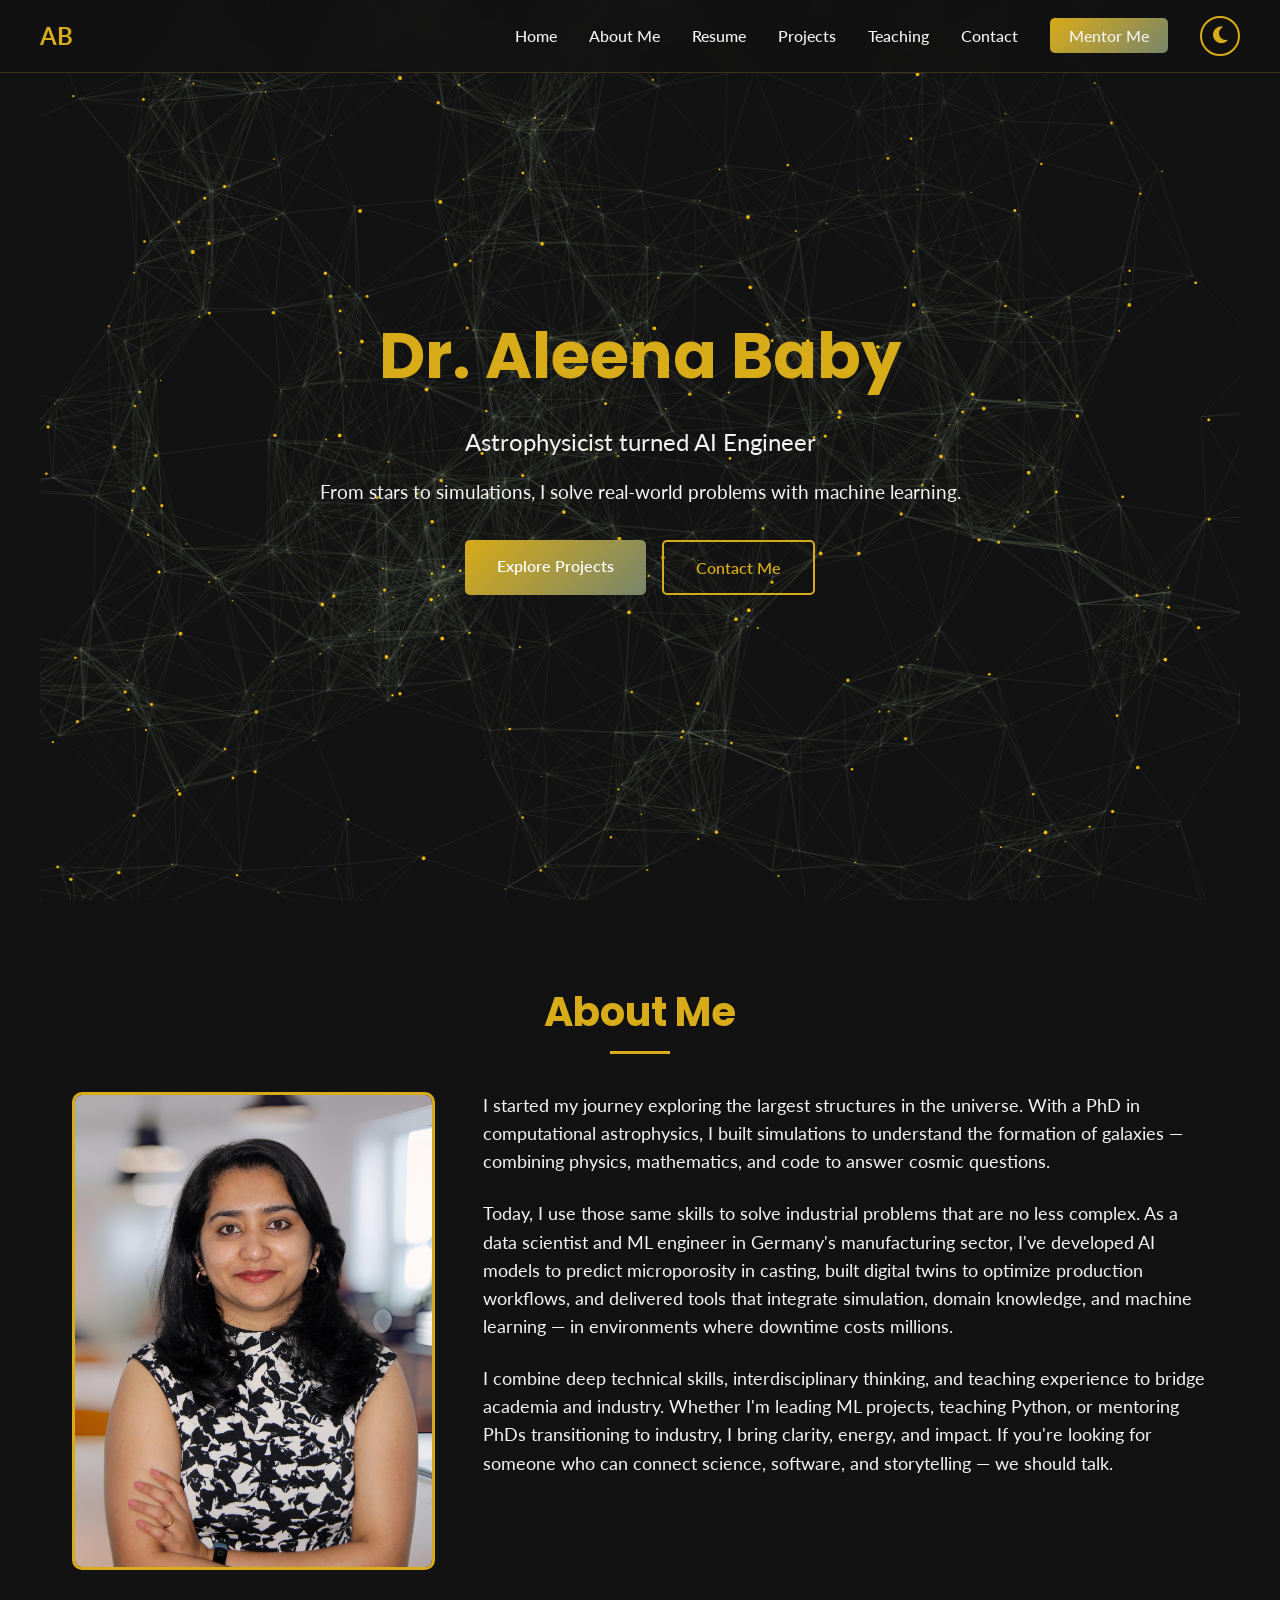
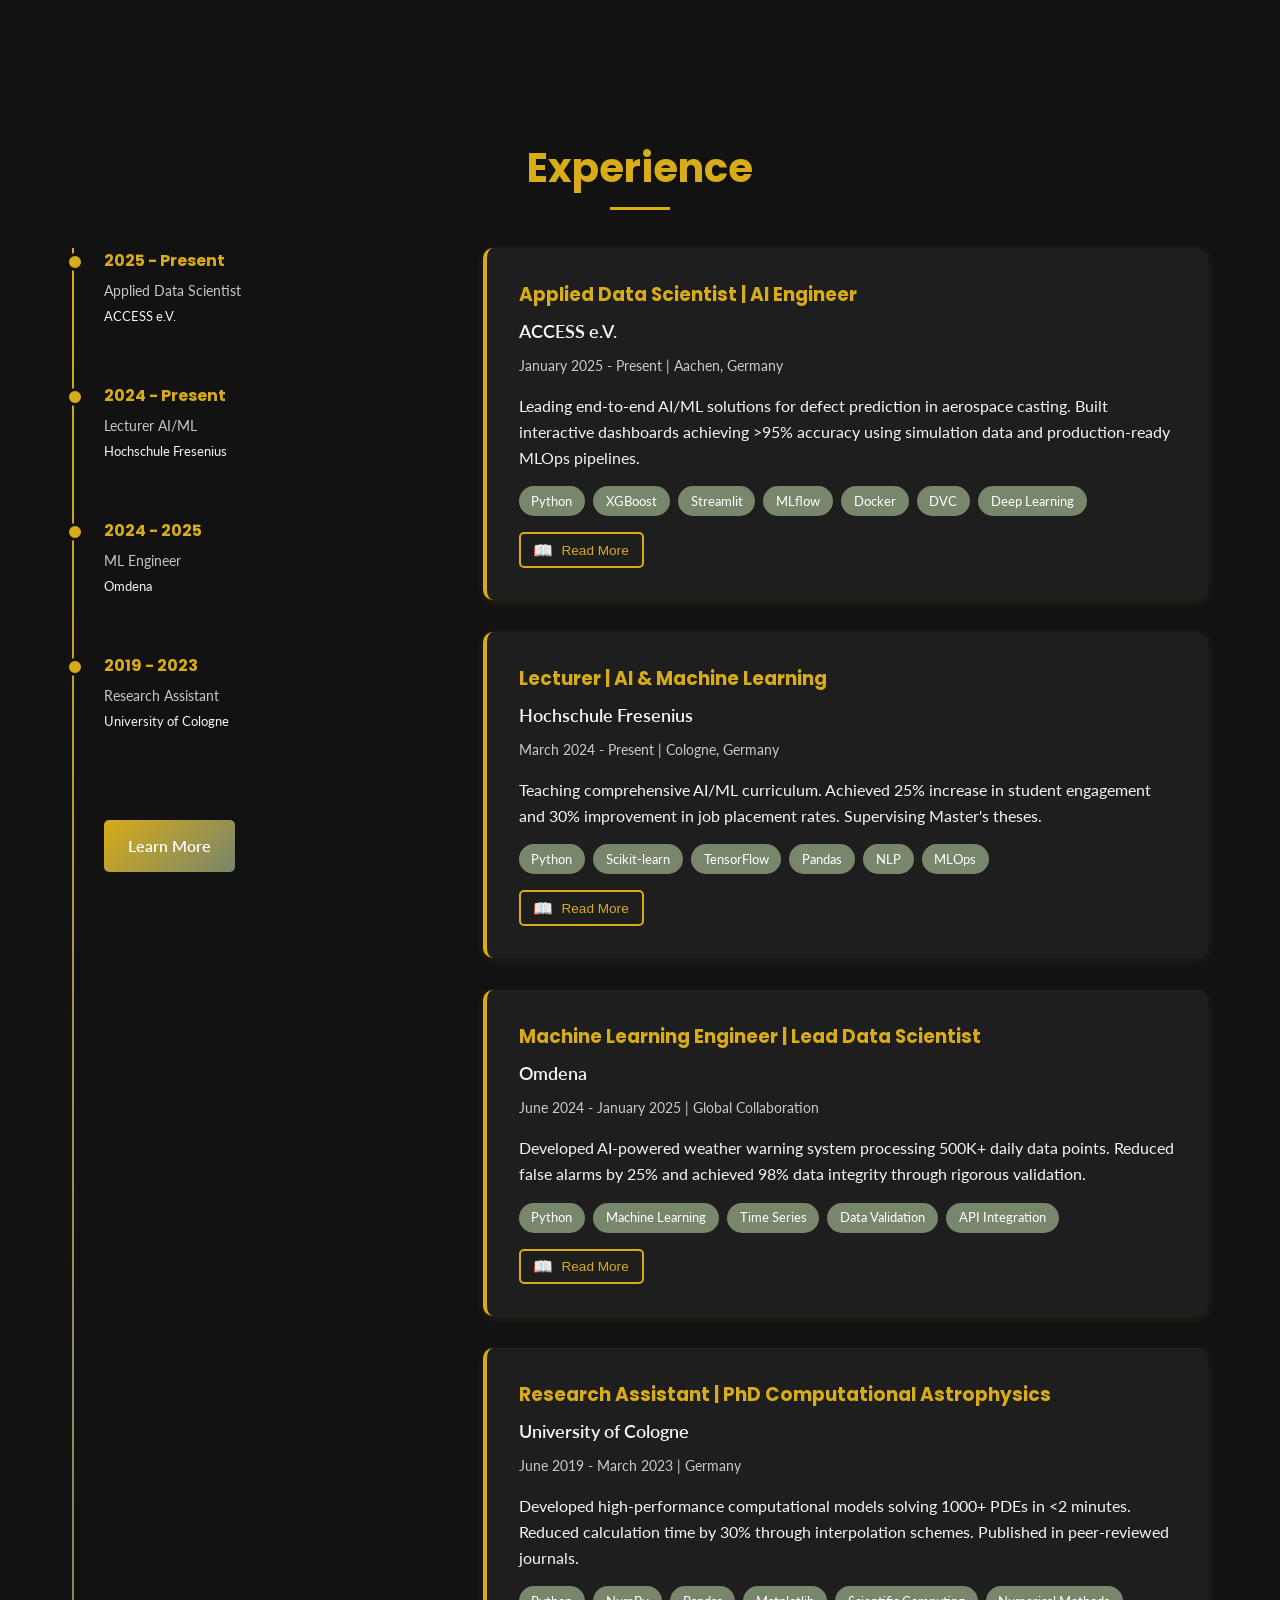
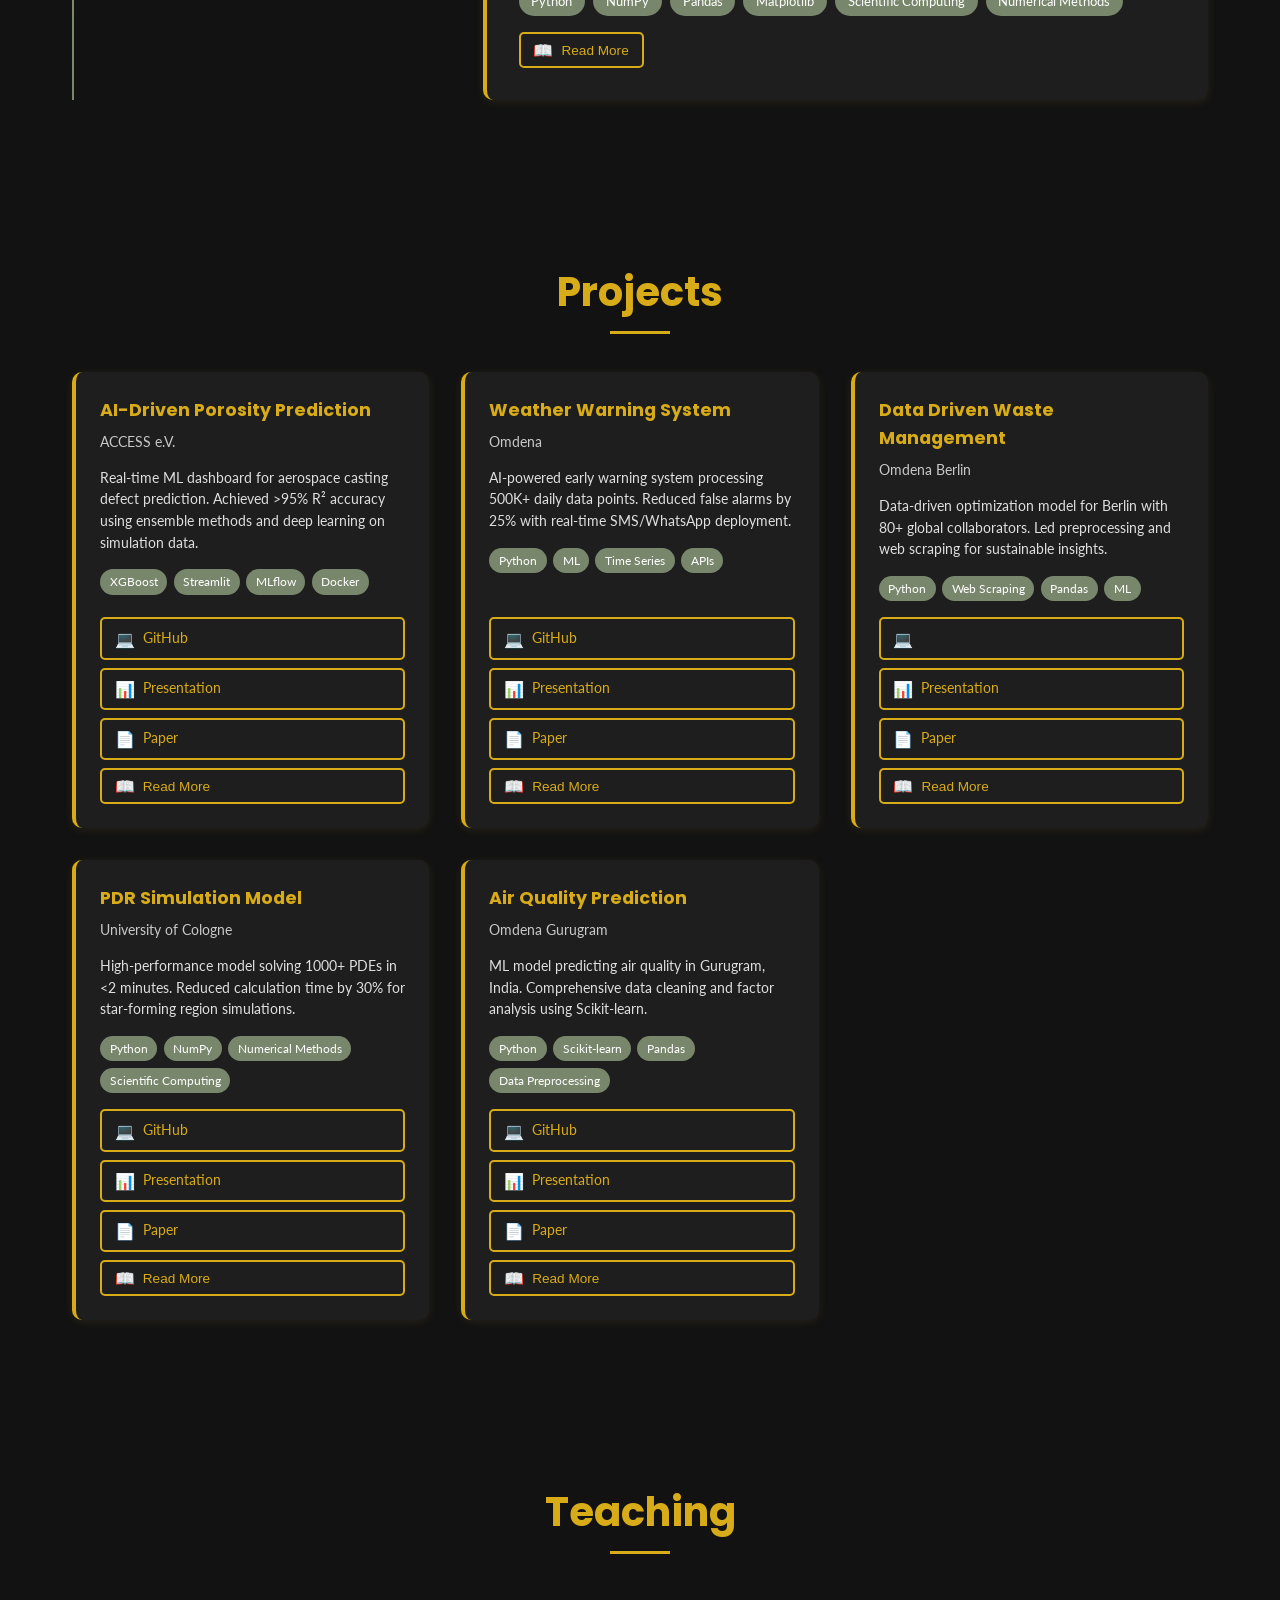
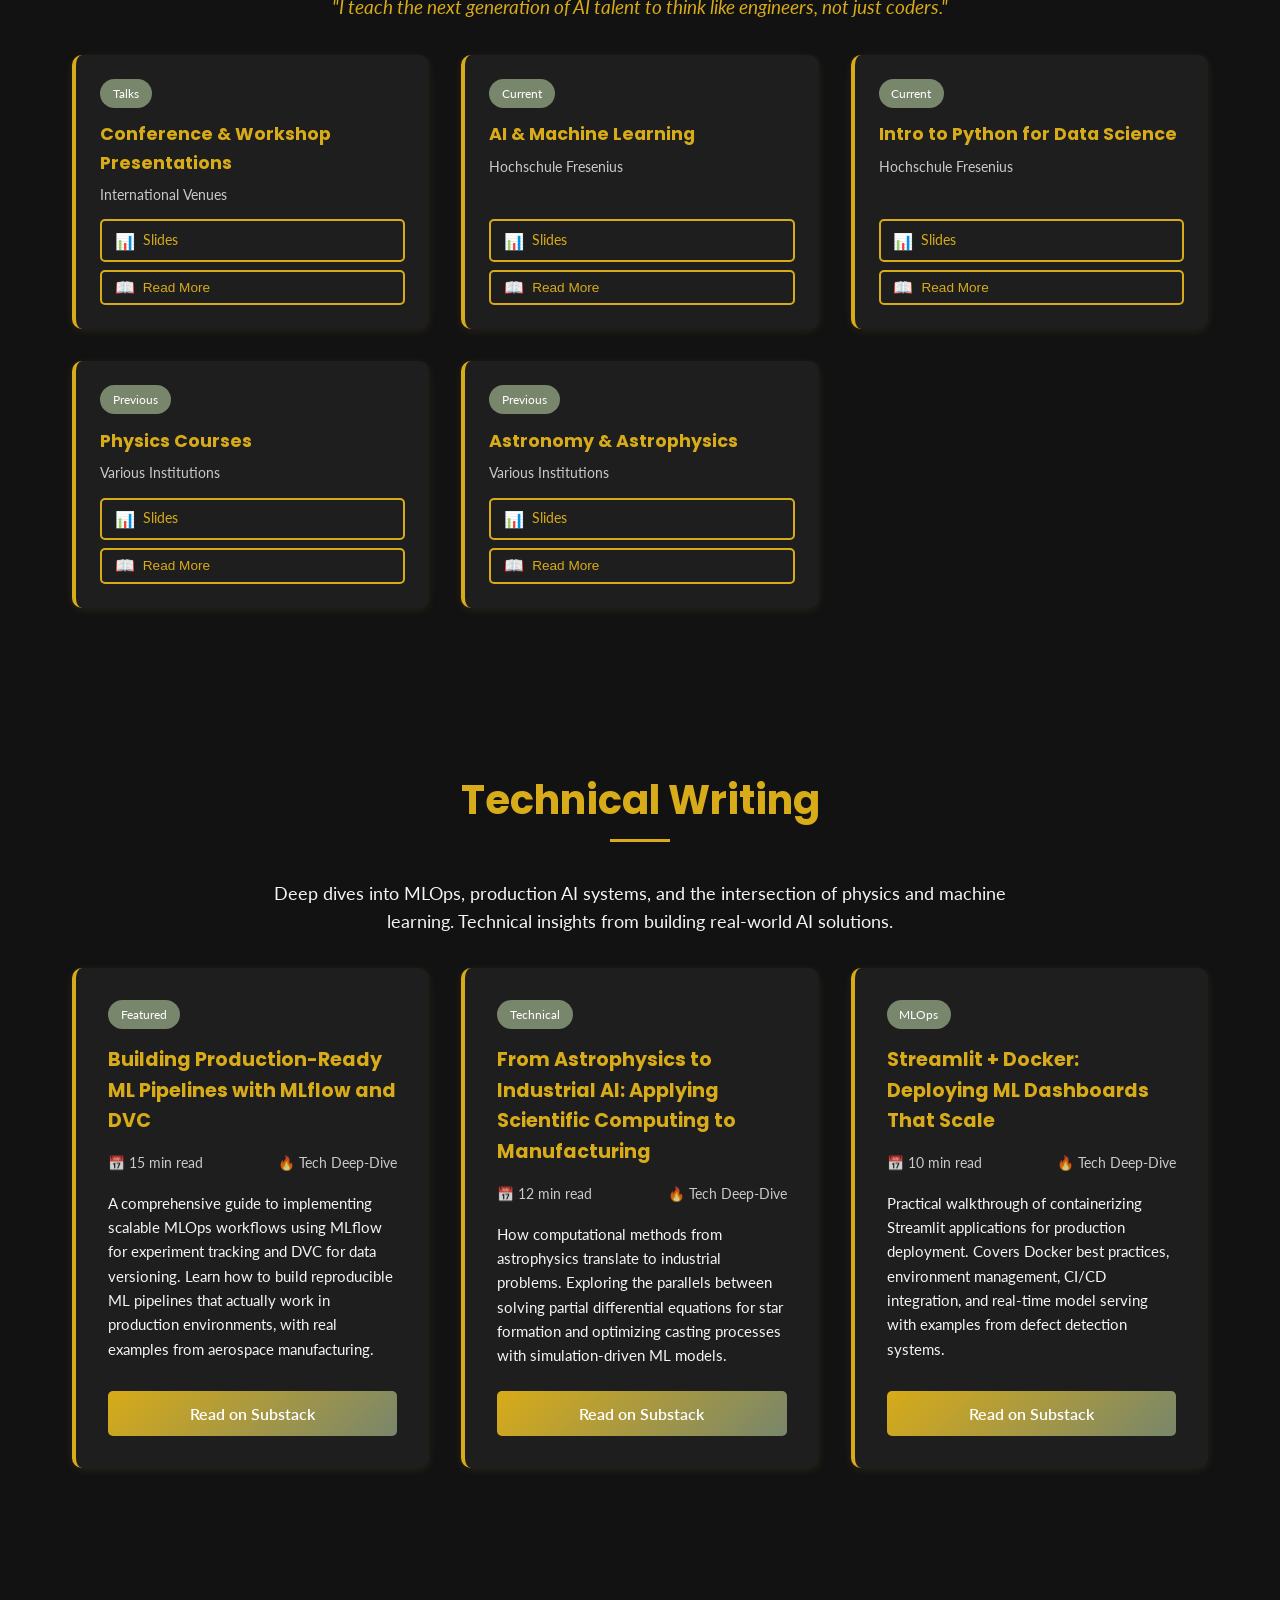
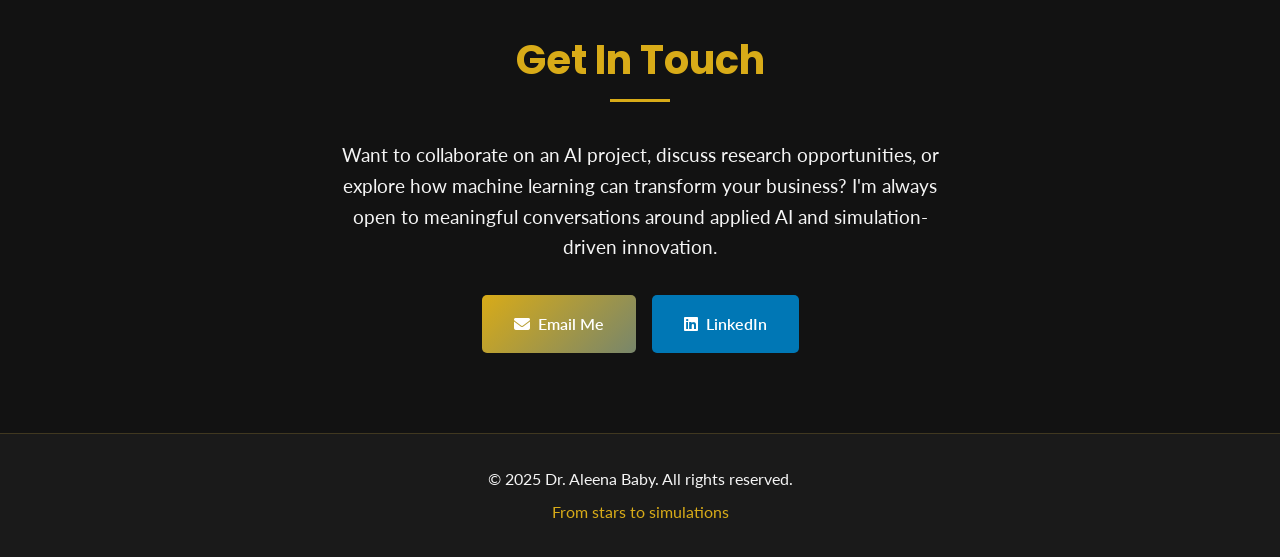
==== commit 5ff64136: "added images" ====
--- a/index.html
+++ b/index.html
@@ -30,12 +30,12 @@
             --bg-secondary: #1A1A1A;
             --text-primary: #F4F4F4;
             --text-secondary: #B8B8B8;
-            --accent-1: #D4AF37;
+            --accent-1: #d8ab18;
             --accent-2: #78866B;
             --card-bg: #1E1E1E;
             --card-shadow: rgba(212, 175, 55, 0.1);
             --border-color: rgba(212, 175, 55, 0.2);
-            --star-color: rgba(212, 175, 55, 0.8);
+            --star-color: rgb(246, 190, 5);
             --connection-color: rgba(120, 134, 107, 0.3);
             --icon-color: #D4AF37;
         }
@@ -45,12 +45,12 @@
             --bg-secondary: #F8F8F8;
             --text-primary: #1A1A1A;
             --text-secondary: #4A4A4A;
-            --accent-1: #FF6B6B;
+            --accent-1: #e91818;
             --accent-2: #FFC75F;
             --card-bg: #FFFFFF;
             --card-shadow: rgba(0, 0, 0, 0.1);
             --border-color: rgba(255, 107, 107, 0.2);
-            --star-color: rgba(255, 215, 0, 0.8);
+            --star-color: rgb(231, 12, 15);
             --connection-color: rgba(128, 128, 128, 0.3);
             --icon-color: #FF6B6B;
         }
@@ -159,6 +159,7 @@
         #hero {
             position: relative;
             height: 100vh;
+            width: 100vw;
             display: flex;
             align-items: center;
             justify-content: center;
@@ -178,6 +179,7 @@
         .hero-content {
             position: relative;
             z-index: 2;
+            flex-wrap: wrap;
             max-width: 800px;
             padding: 2rem;
         }
@@ -201,7 +203,14 @@
             opacity: 0.9;
             animation: fadeInUp 1s ease 0.4s both;
         }
-
+        .hero-image img {
+            width: 100%;
+            max-width: 350px;
+            height: auto;
+            object-fit: contain;
+            border-radius: 12px; /* Optional */
+            box-shadow: 0px 4px 12px rgba(0, 0, 0, 0.15); /* Optional */
+        }
         .cta-buttons {
             display: flex;
             gap: 1rem;
@@ -832,7 +841,17 @@
                 grid-template-columns: 1fr;
             }
         }
-
+        @media (max-width: 768px) {
+            .hero-content {
+                flex-direction: column;
+                text-align: center;
+            }
+
+            .hero-image img {
+                max-width: 250px;
+                margin: 0 auto;
+            }
+        }
         @media (max-width: 768px) {
             .mobile-menu-btn {
                 display: block;
@@ -925,8 +944,9 @@
         <h2>About Me</h2>
         <div class="about-content">
             <div>
-                <img src="https://via.placeholder.com/300x400/D4AF37/1B1B1B?text=Dr.+Aleena+Baby" alt="Dr. Aleena Baby" class="about-image">
-                <div class="info-sidebar">
+                <img src="assests/img/aleena-professional-bg.png" alt="Dr. Aleena Baby" class="about-image">
+            <!--
+            <div class="info-sidebar">
                     <h4>Quick Facts</h4>
                     <ul>
                         <li>Based in Germany & France (EU Blue Card holder)</li>
@@ -937,7 +957,8 @@
                         <li>Writes on Substack</li>
                         <li><strong>Learning:</strong> German (B2) & AI agents</li>
                     </ul>
-                </div>
+                </div>    
+            --->
             </div>
             <div class="about-text">
                 <p>
@@ -1101,7 +1122,7 @@
 
             <div class="project-item" onclick="openModal('project3')">
                 <div class="project-info">
-                    <h3>Waste Management AI</h3>
+                    <h3>Data Driven Waste Management</h3>
                     <p class="project-venue">Omdena Berlin</p>
                     <p class="project-summary">Data-driven optimization model for Berlin with 80+ global collaborators. Led preprocessing and web scraping for sustainable insights.</p>
                     <div class="project-tech">
@@ -1112,7 +1133,7 @@
                     </div>
                 </div>
                 <div class="project-actions">
-                    <a href="#" class="action-btn" onclick="event.stopPropagation()"><span class="emoji-icon">💻</span> GitHub</a>
+                    <a href="#" class="action-btn" onclick="event.stopPropagation()"><span class="emoji-icon">💻</span></a>
                     <a href="#" class="action-btn" onclick="event.stopPropagation()"><span class="emoji-icon">📊</span> Presentation</a>
                     <a href="#" class="action-btn" onclick="event.stopPropagation()"><span class="emoji-icon">📄</span> Paper</a>
                     <button class="action-btn" onclick="event.stopPropagation(); openModal('project3')"><span class="emoji-icon">📖</span> Read More</button>
@@ -1573,7 +1594,7 @@
         canvas.height = window.innerHeight;
 
         const stars = [];
-        const numStars = 400;
+        const numStars = 550;
         const connectionDistance = 120;
         let mouseX = null;
         let mouseY = null;
@@ -1672,26 +1693,7 @@
                 }
             }
 
-            // Fade-in constellation effect
-            if (constellationTimer > constellationInterval) {
-                const randomStars = [];
-                for (let i = 0; i < 5; i++) {
-                    randomStars.push(stars[Math.floor(Math.random() * stars.length)]);
-                }
-                
-                ctx.strokeStyle = 'rgba(212, 175, 55, 0.6)';
-                ctx.lineWidth = 1.5;
-                ctx.beginPath();
-                ctx.moveTo(randomStars[0].x, randomStars[0].y);
-                for (let i = 1; i < randomStars.length; i++) {
-                    ctx.lineTo(randomStars[i].x, randomStars[i].y);
-                }
-                ctx.stroke();
-                
-                if (constellationTimer > constellationInterval + 1000) {
-                    constellationTimer = 0;
-                }
-            }
+            
 
             stars.forEach(star => {
                 star.update();
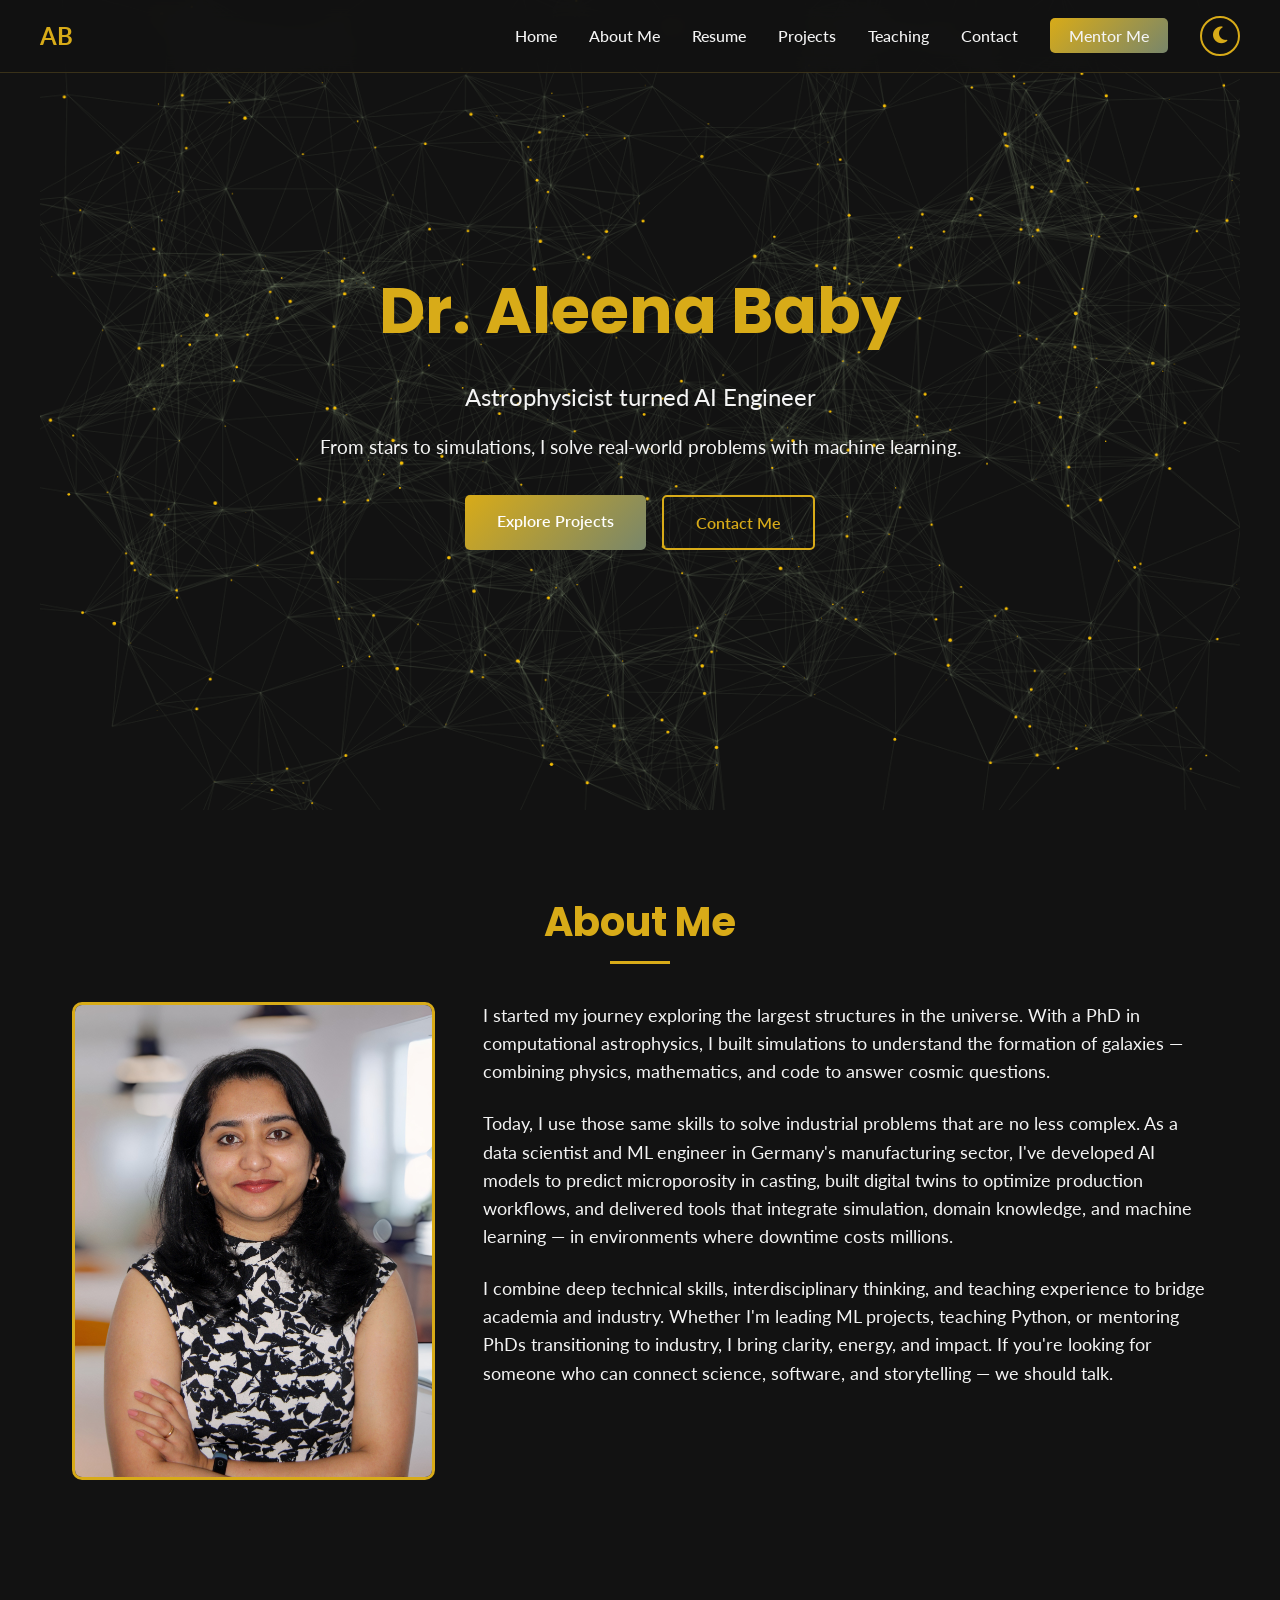
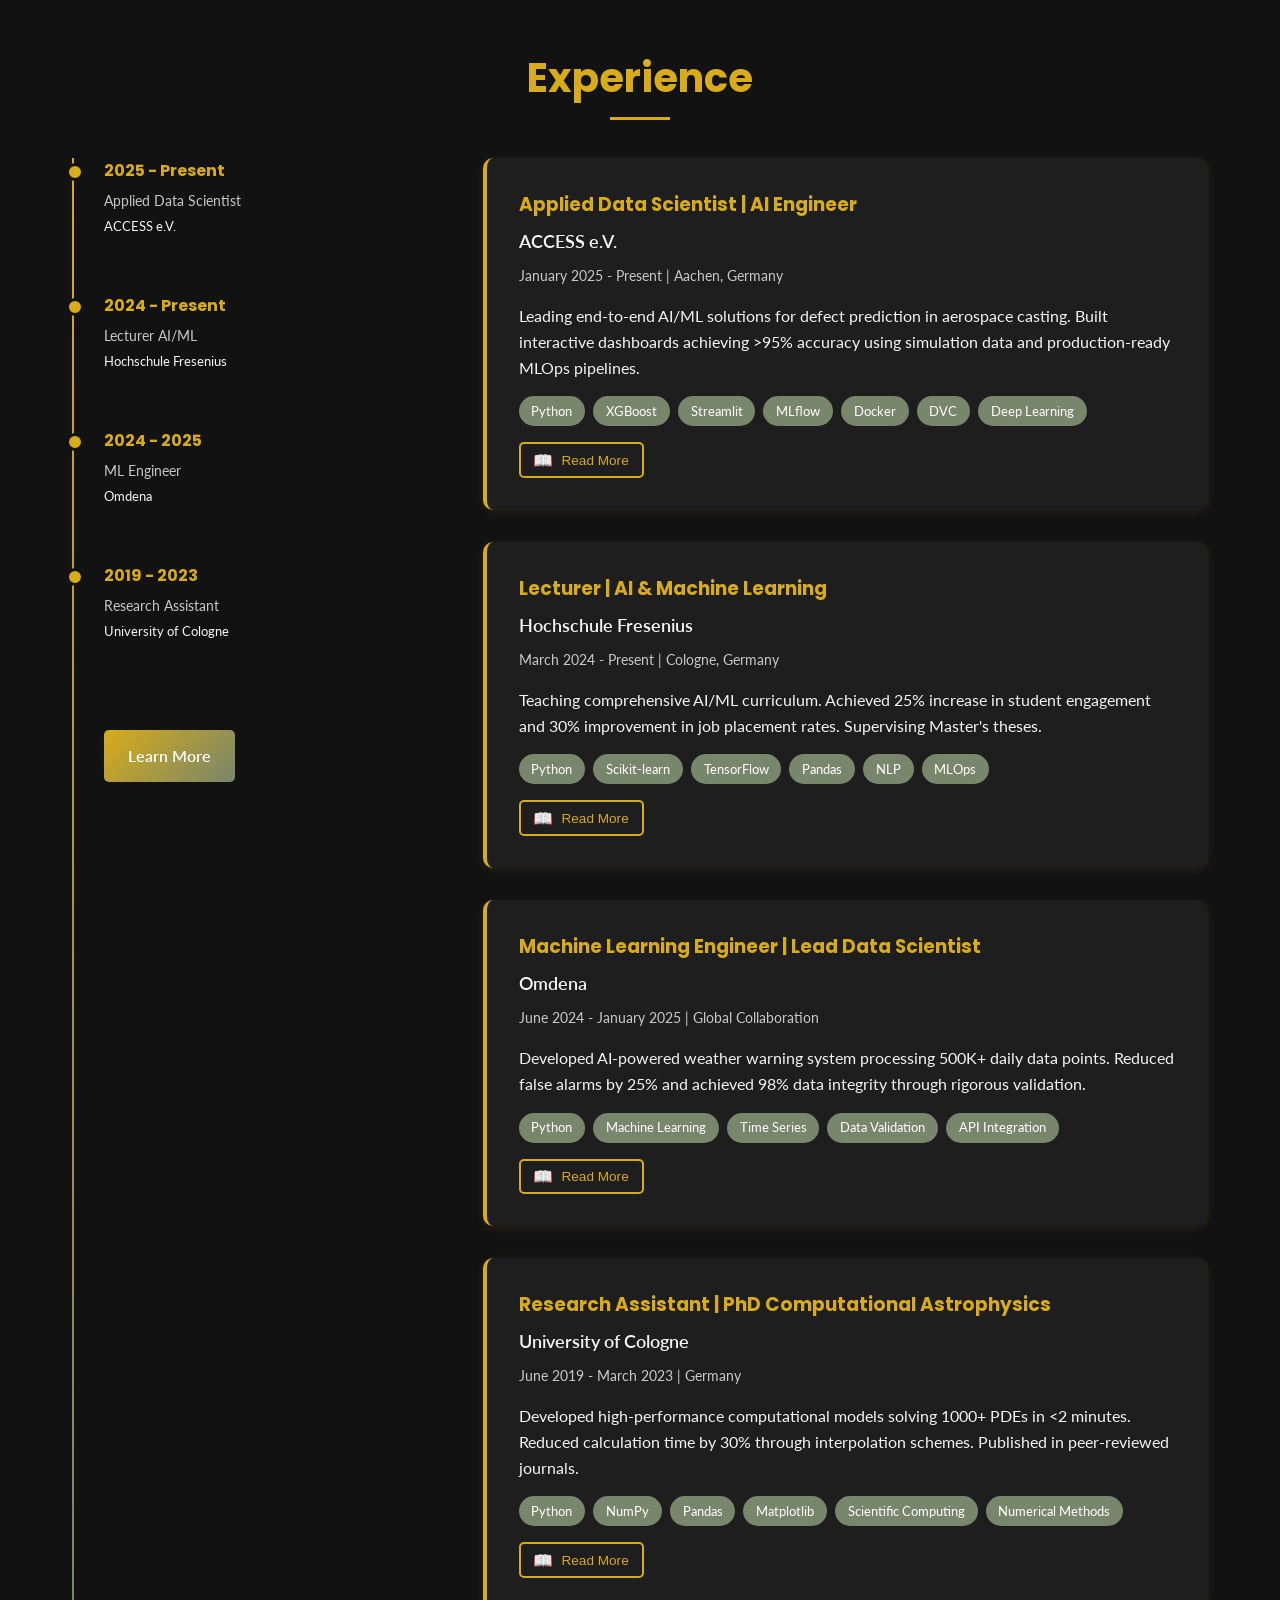
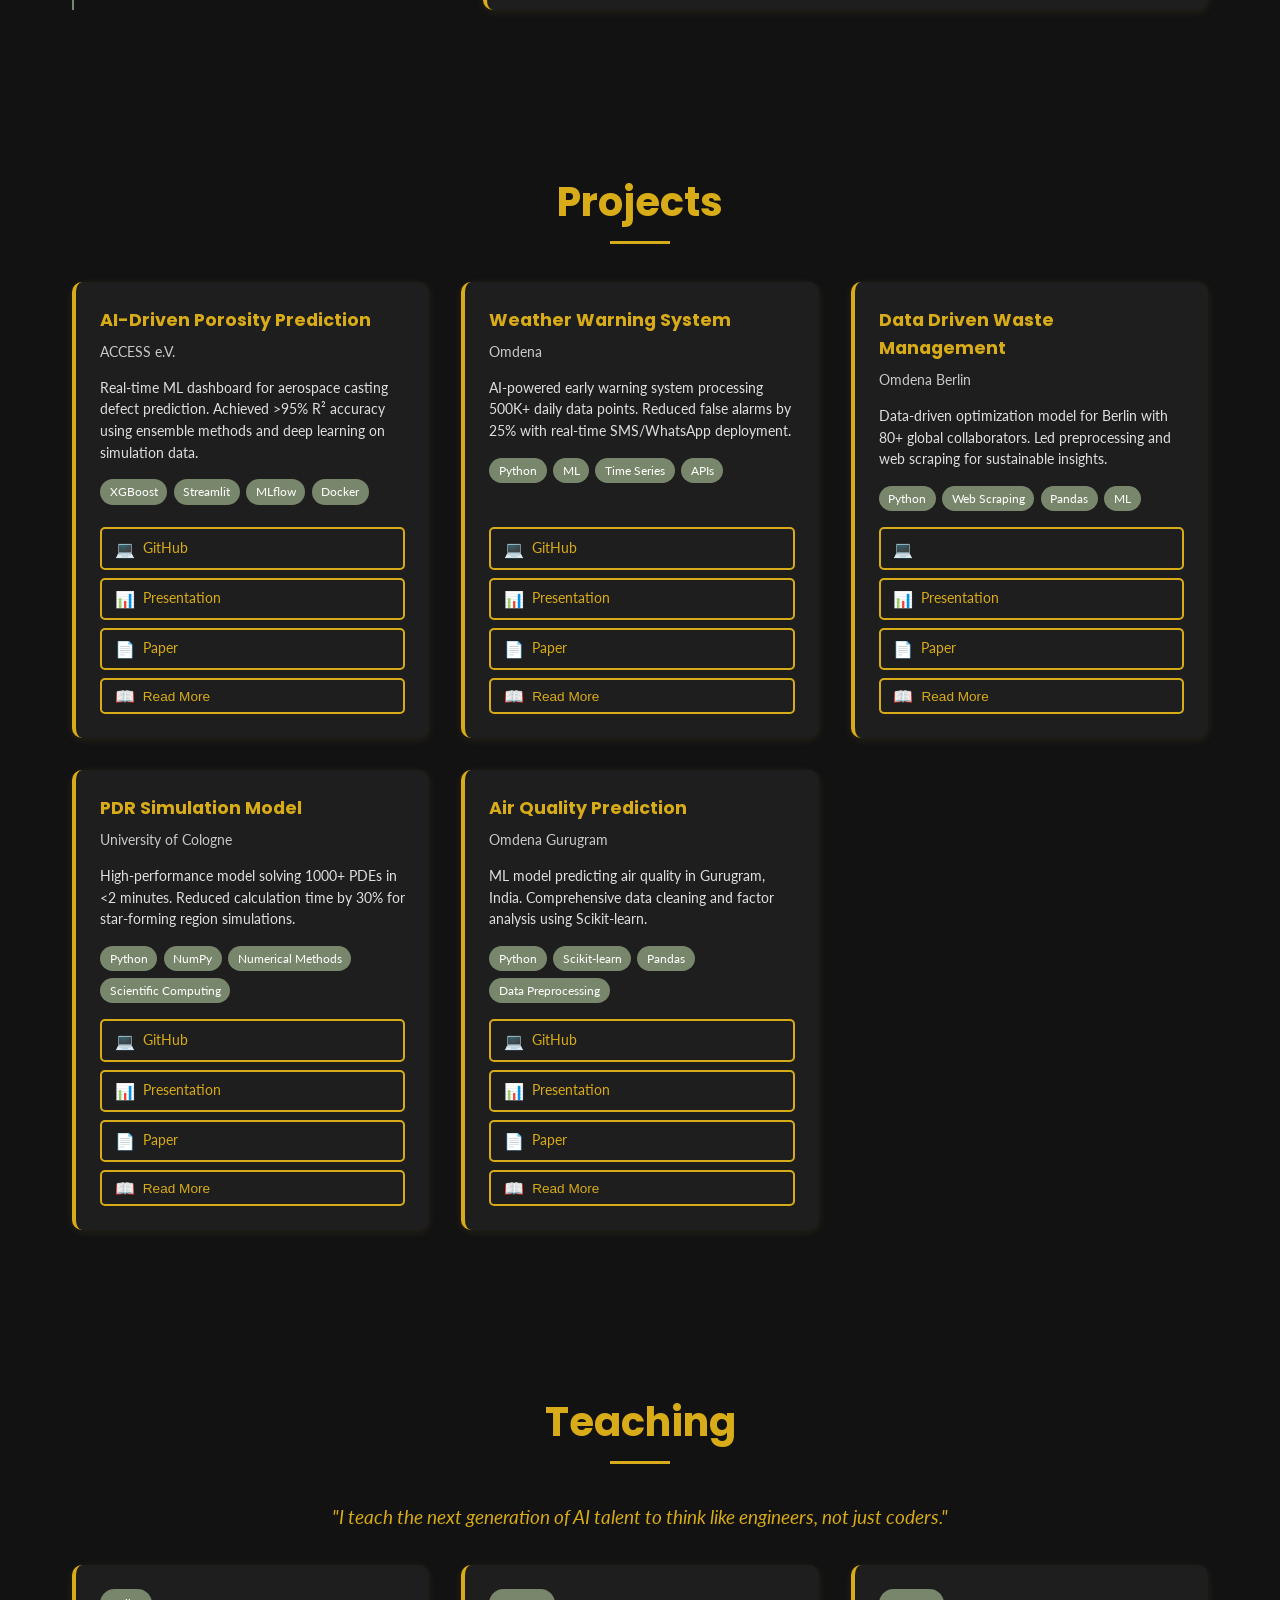
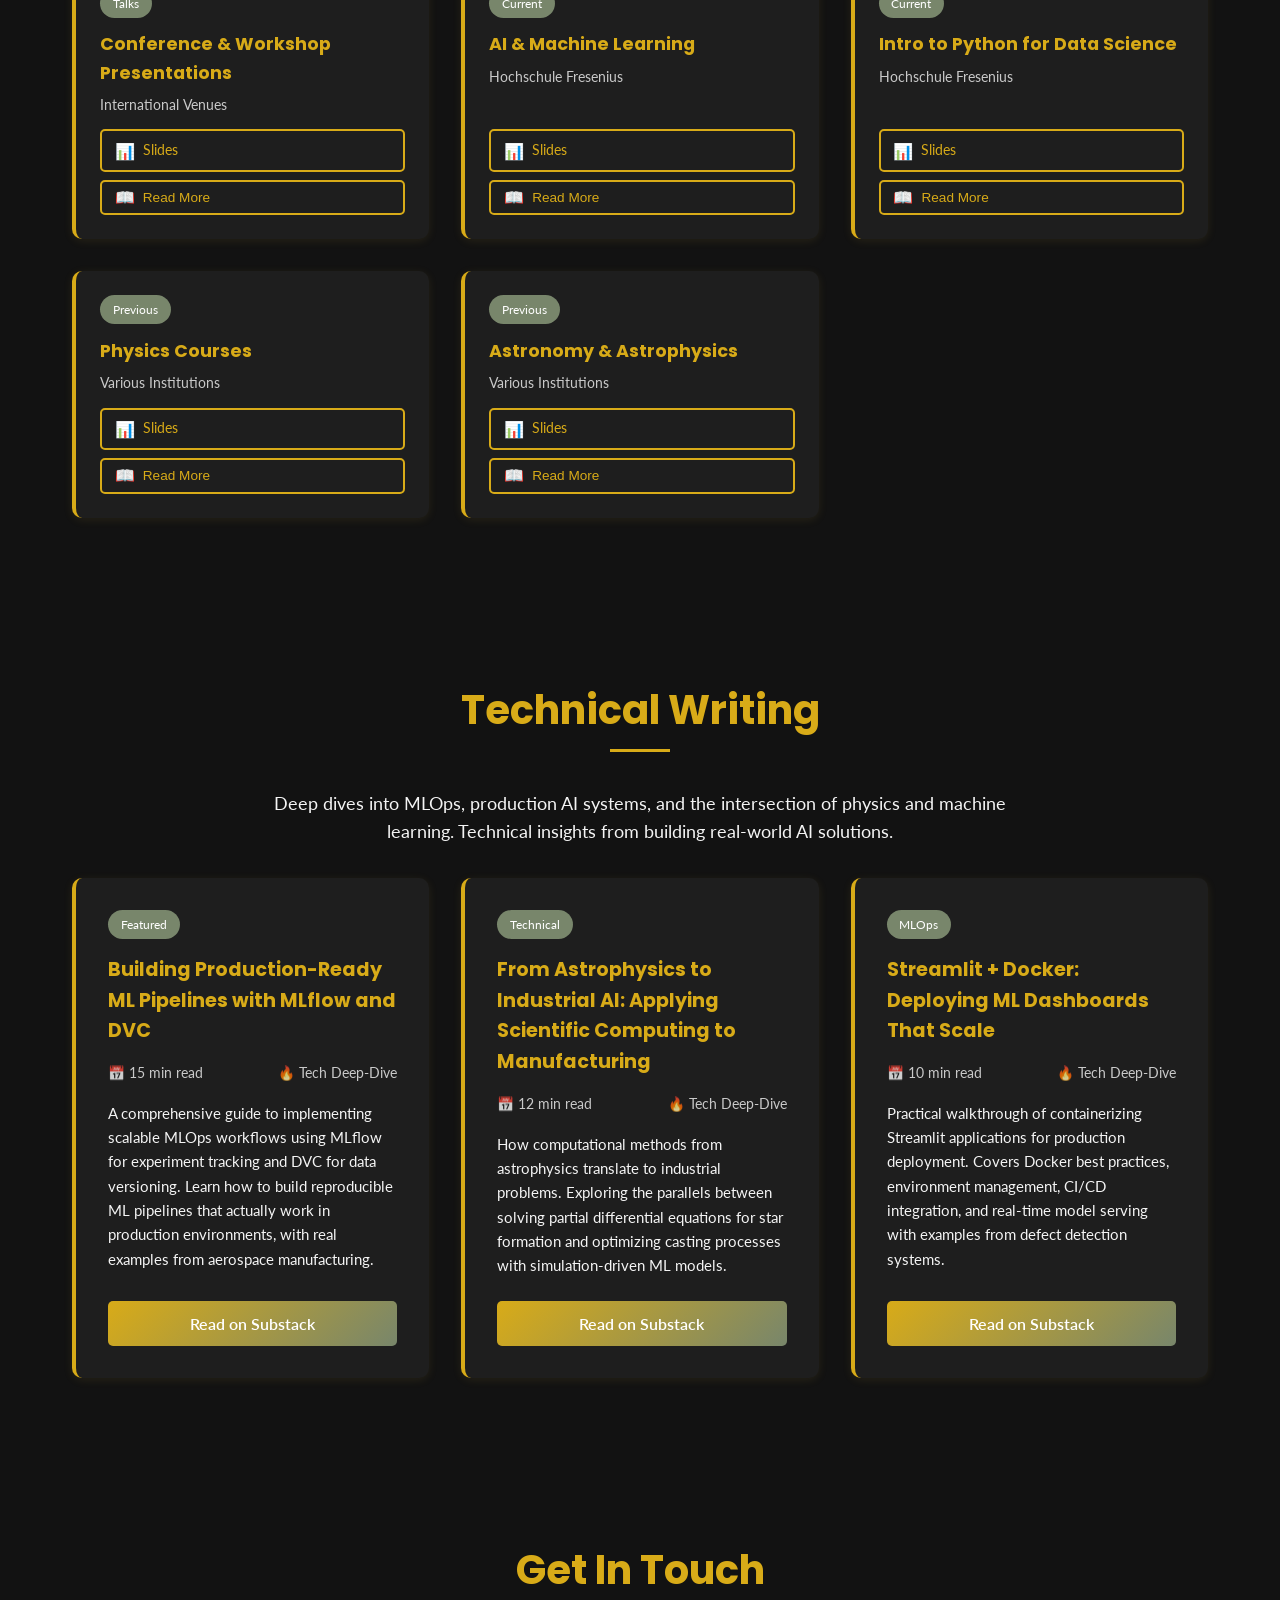
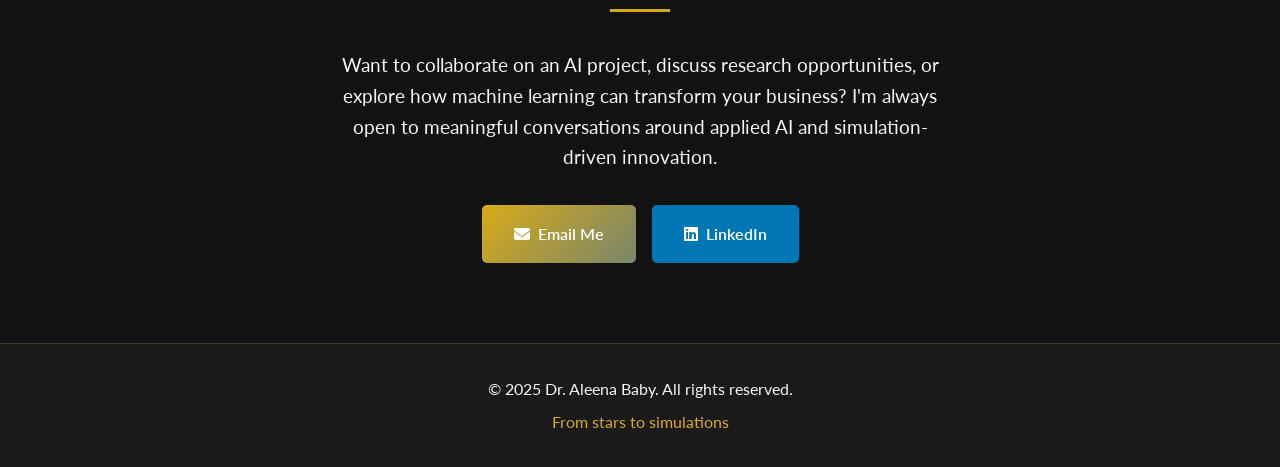
==== commit 617033f7: "updated the size of the hero section" ====
--- a/index.html
+++ b/index.html
@@ -66,6 +66,7 @@
             line-height: 1.6;
             background-color: var(--bg-primary);
             color: var(--text-primary);
+            flex-wrap: wrap;
             transition: background-color 0.3s ease, color 0.3s ease;
             overflow-x: hidden;
         }
@@ -158,7 +159,7 @@
 
         #hero {
             position: relative;
-            height: 100vh;
+            height: 90vh;
             width: 100vw;
             display: flex;
             align-items: center;
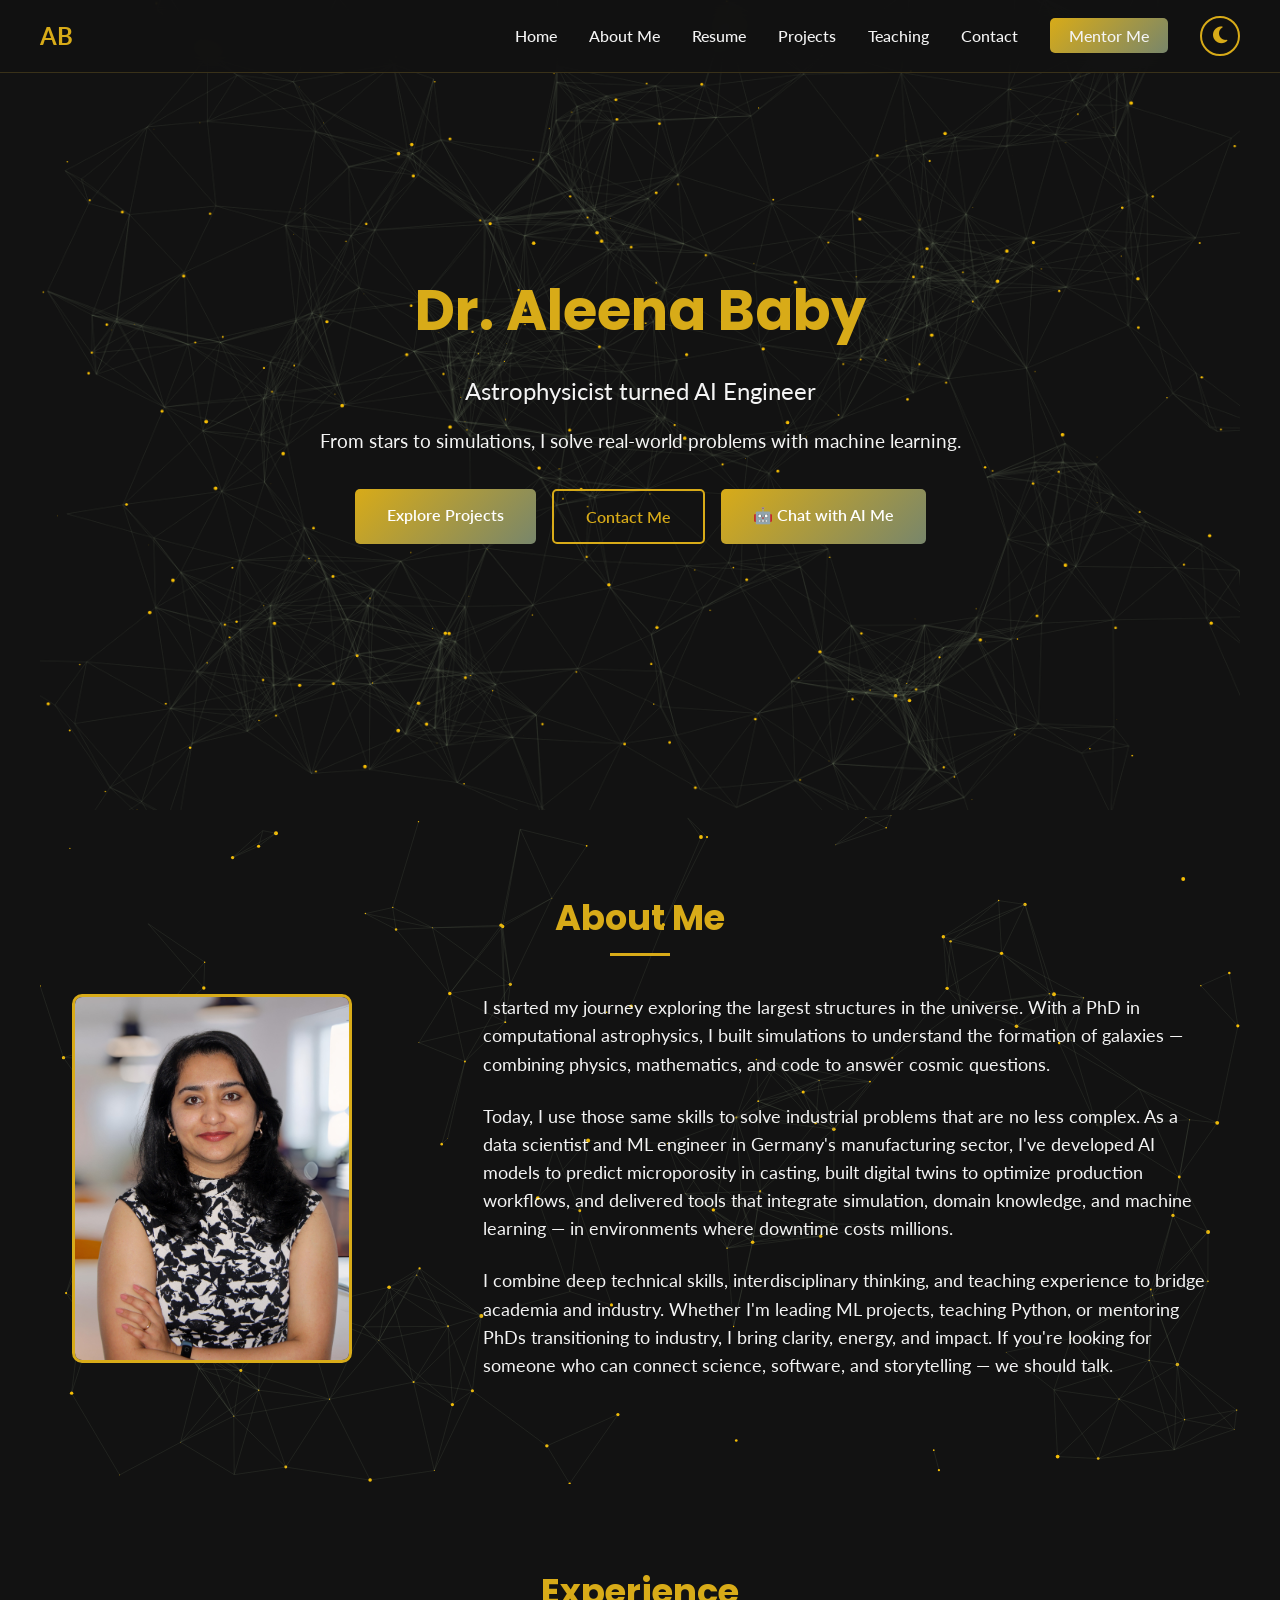
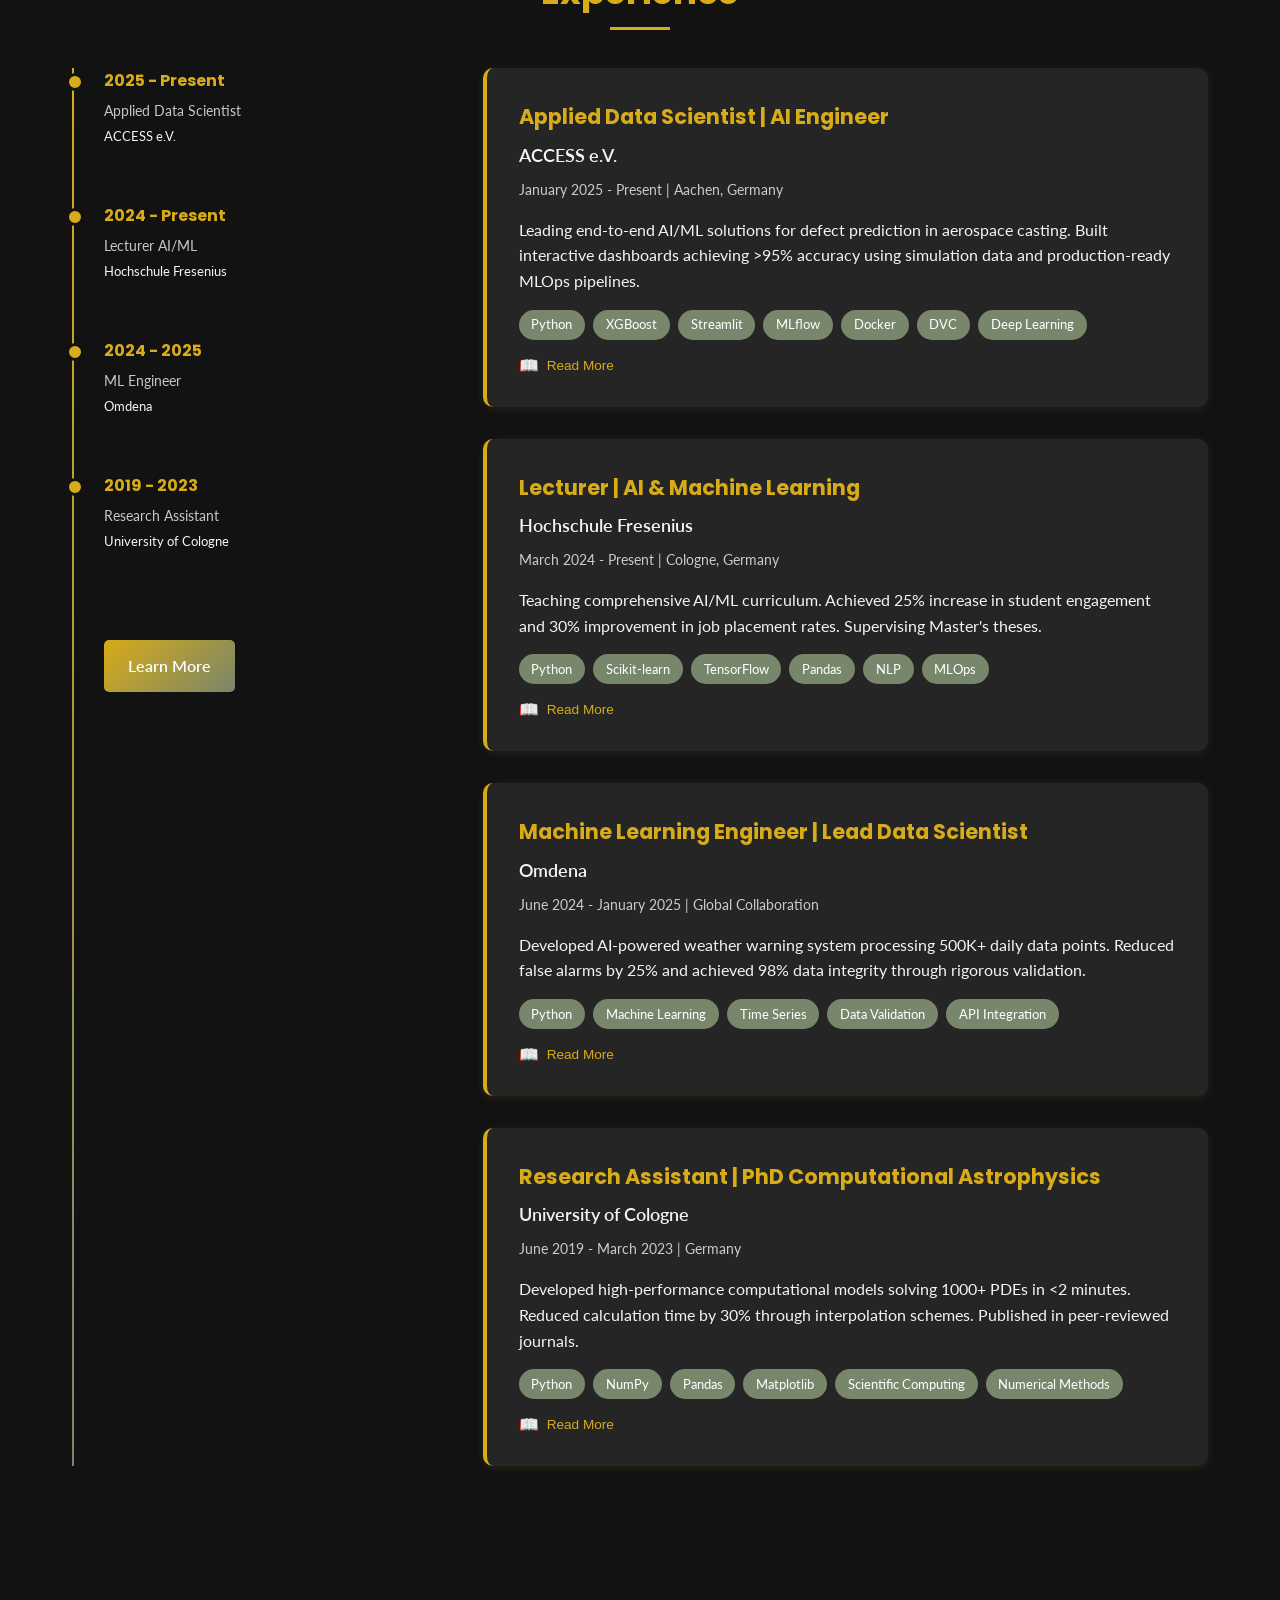
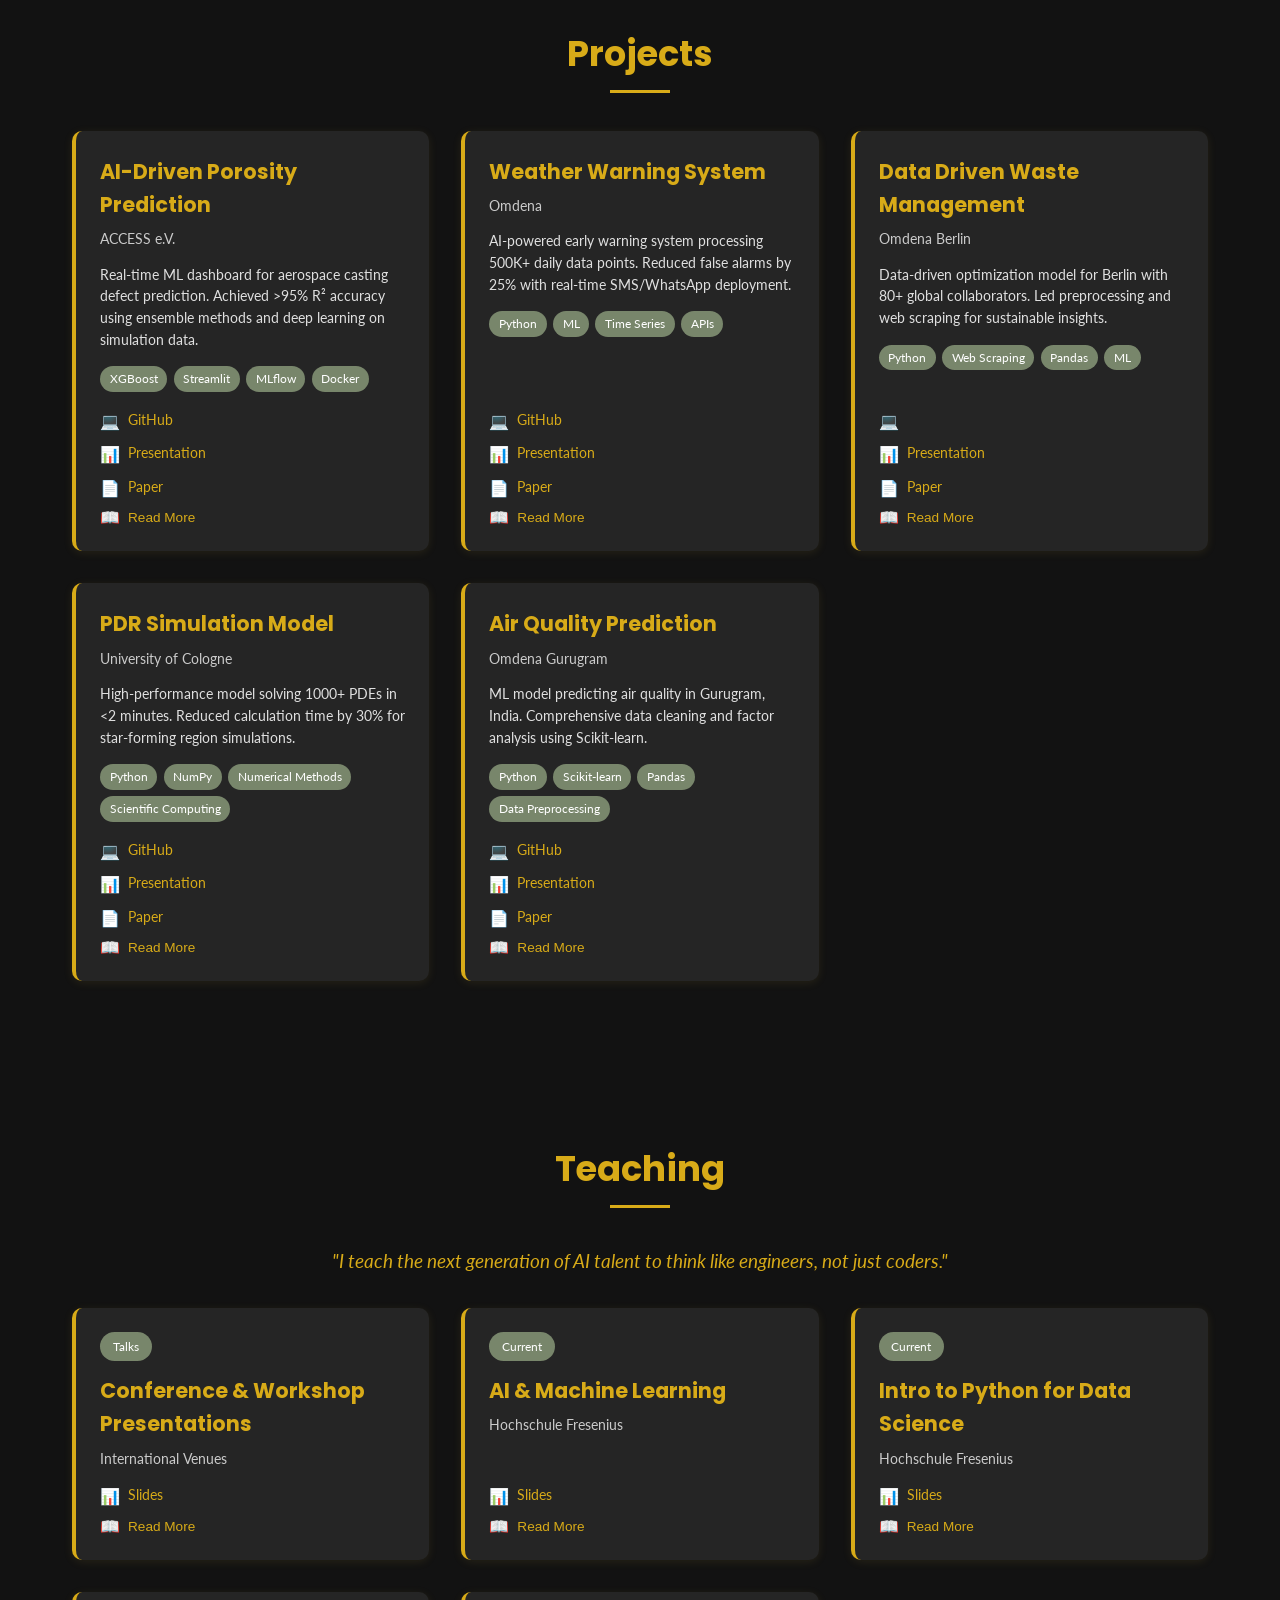
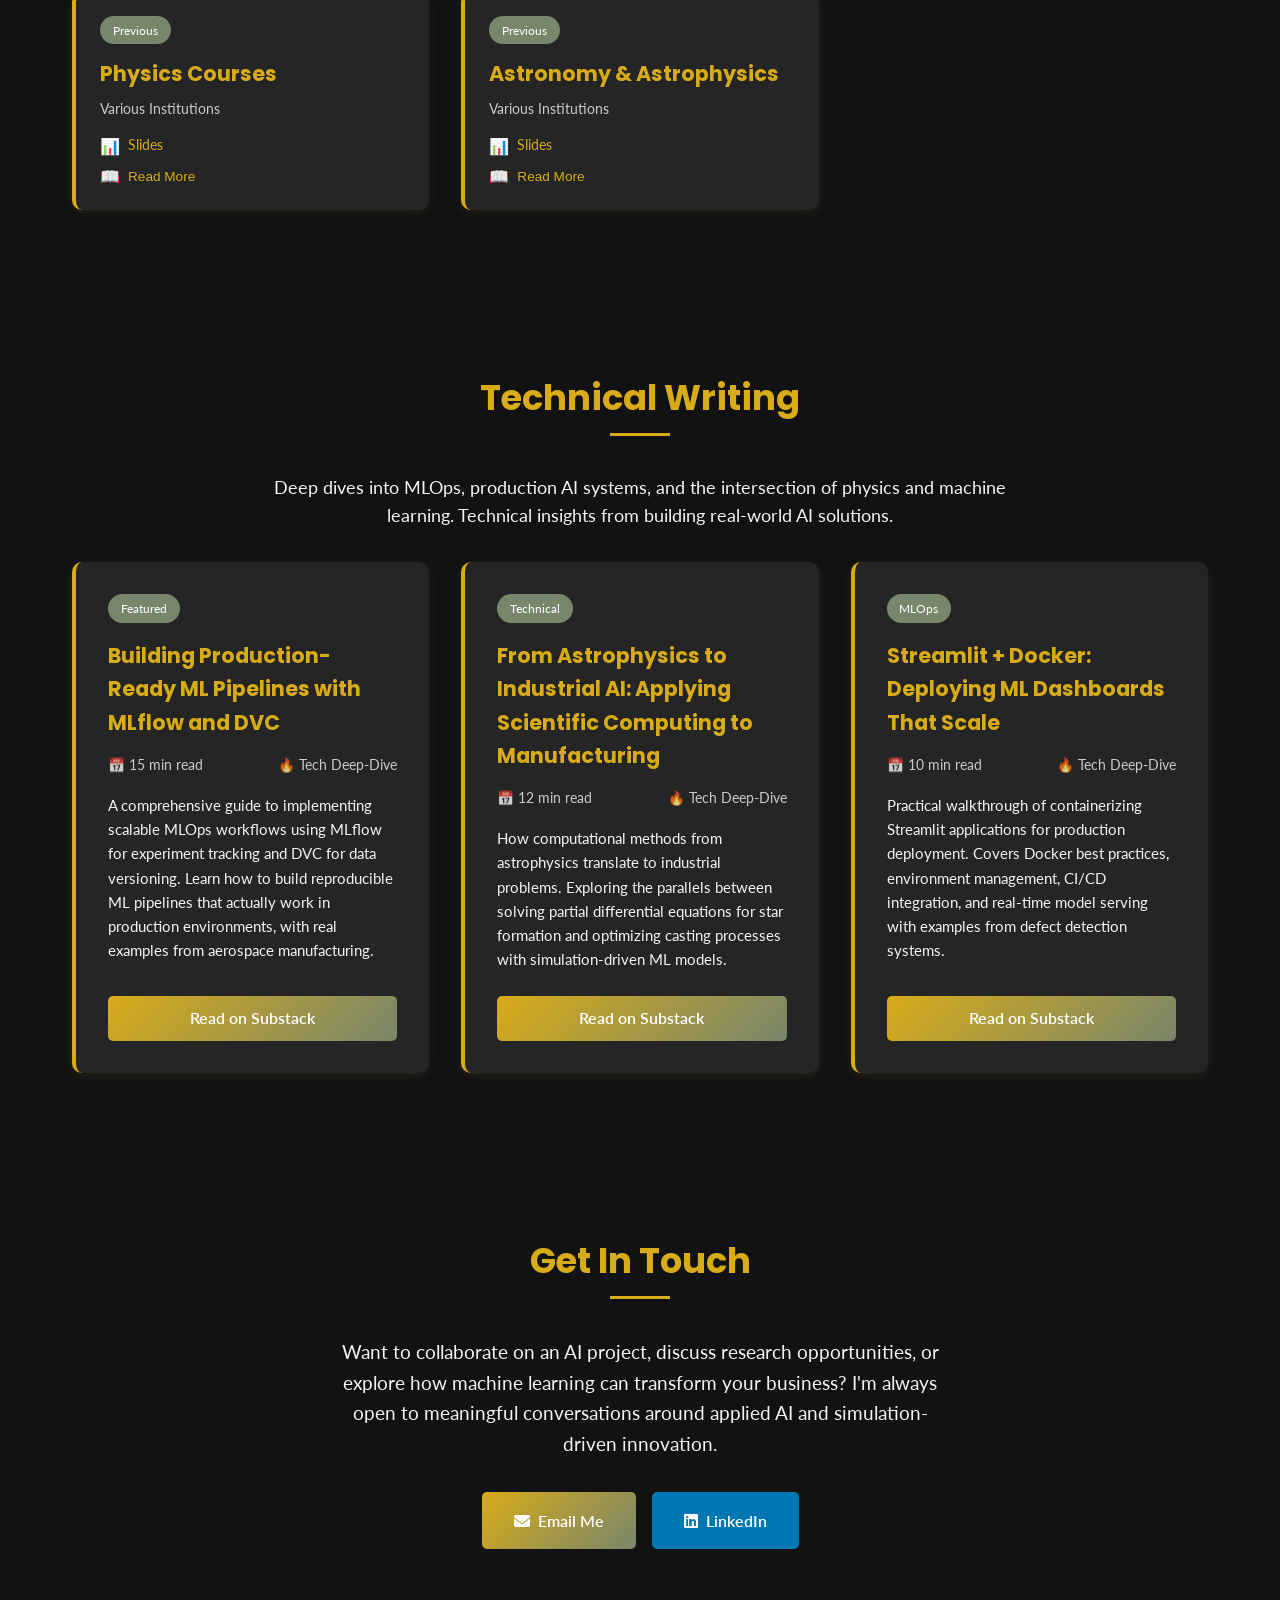
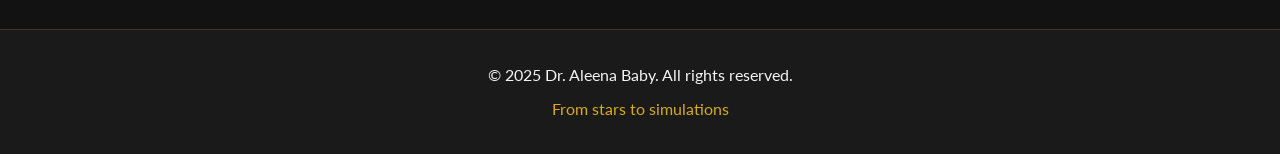
==== commit 28b528e6: "update index.html" ====
--- a/index.html
+++ b/index.html
@@ -39,7 +39,6 @@
             --connection-color: rgba(120, 134, 107, 0.3);
             --icon-color: #D4AF37;
         }
-
         body.theme-light {
             --bg-primary: #FFFFFF;
             --bg-secondary: #F8F8F8;
@@ -61,6 +60,20 @@
             box-sizing: border-box;
         }
 
+        body.theme-light .project-item,
+        body.theme-light .teaching-item,
+        body.theme-light .newsletter-card,
+        body.theme-light .resume-card {
+            background-color: #F9F9F9;
+        }
+
+        body.theme-galaxy .project-item,
+        body.theme-galaxy .teaching-item,
+        body.theme-galaxy .newsletter-card,
+        body.theme-galaxy .resume-card {
+            background-color: #252525;
+        }
+
         body {
             font-family: 'Lato', sans-serif;
             line-height: 1.6;
@@ -74,7 +87,43 @@
         h1, h2, h3, h4 {
             font-family: 'Poppins', sans-serif;
         }
-
+        /* Replace existing h1, h2, h3 styles with fixed sizes */
+        h1 {
+            font-size: 3.5rem !important;
+        }
+
+        h2 {
+            font-size: 2.2rem !important;
+        }
+
+        h3 {
+            font-size: 1.3rem !important;
+        }
+
+        section h2 {
+            font-size: 2.2rem !important;
+        }
+
+        .hero-text h1 {
+            font-size: 3.5rem !important;
+        }
+
+        .hero-text .subtitle {
+            font-size: 1.3rem !important;
+        }
+
+        .hero-text .tagline {
+            font-size: 1.1rem !important;
+        }
+
+        .hero-image {
+            max-width: 350px !important;
+            width: 350px !important;
+        }
+
+        .about-image {
+            width: 280px !important;
+        }
         nav {
             position: fixed;
             top: 0;
@@ -260,11 +309,28 @@
                 transform: translateY(0);
             }
         }
+        
+        /* Add after existing styles */
+        .section-background {
+            position: absolute;
+            top: 0;
+            left: 0;
+            width: 100%;
+            height: 100%;
+            z-index: 0;
+            pointer-events: none;
+        }
 
         section {
+            position: relative;
             padding: 5rem 2rem;
             max-width: 1200px;
             margin: 0 auto;
+        }
+
+        section > * {
+            position: relative;
+            z-index: 1;
         }
 
         section h2 {
@@ -545,11 +611,10 @@
         }
 
         .action-btn {
-            padding: 0.4rem 0.8rem;
-            border: 2px solid var(--accent-1);
+            padding: 0;
+            border: none;
             color: var(--accent-1);
             text-decoration: none;
-            border-radius: 5px;
             font-size: 0.85rem;
             transition: all 0.3s ease;
             cursor: pointer;
@@ -561,8 +626,8 @@
         }
 
         .action-btn:hover {
-            background-color: var(--accent-1);
-            color: white;
+            color: var(--accent-2);
+            transform: translateX(3px);
         }
 
         .action-btn .emoji-icon {
@@ -937,11 +1002,13 @@
             <div class="cta-buttons">
                 <a href="#projects" class="btn btn-primary">Explore Projects</a>
                 <a href="#contact" class="btn btn-secondary">Contact Me</a>
+                <a href="#" class="btn btn-primary">🤖 Chat with AI Me</a>
             </div>
         </div>
     </section>
 
     <section id="about">
+        <canvas class="section-background"></canvas>
         <h2>About Me</h2>
         <div class="about-content">
             <div>
@@ -976,6 +1043,7 @@
     </section>
 
     <section id="resume">
+        <canvas id="neural-background"></canvas>
         <h2>Experience</h2>
         <div class="resume-container">
             <div class="timeline">
@@ -1079,6 +1147,7 @@
     </section>
 
     <section id="projects">
+        <canvas id="neural-background"></canvas>
         <h2>Projects</h2>
         <div class="projects-grid">
             <div class="project-item" onclick="openModal('project1')">
@@ -1184,6 +1253,7 @@
     </section>
 
     <section id="teaching">
+        <canvas id="neural-background"></canvas>
         <h2>Teaching</h2>
         <p class="teaching-intro">"I teach the next generation of AI talent to think like engineers, not just coders."</p>
         <div class="teaching-grid">
@@ -1250,6 +1320,7 @@
     </section>
 
     <section id="writing">
+        <canvas id="neural-background"></canvas>
         <h2>Technical Writing</h2>
         <p class="newsletter-intro">Deep dives into MLOps, production AI systems, and the intersection of physics and machine learning. Technical insights from building real-world AI solutions.</p>
         <div class="newsletter-grid">
@@ -1295,6 +1366,7 @@
     </section>
 
     <section id="contact">
+        <canvas id="neural-background"></canvas>
         <h2>Get In Touch</h2>
         <div class="contact-content">
             <p style="font-size: 1.2rem; margin-bottom: 2rem;">
@@ -1595,7 +1667,7 @@
         canvas.height = window.innerHeight;
 
         const stars = [];
-        const numStars = 550;
+        const numStars = 350;
         const connectionDistance = 120;
         let mouseX = null;
         let mouseY = null;
@@ -1766,7 +1838,78 @@
                 }
             });
         });
-
+        // Initialize section backgrounds
+        const sections = document.querySelectorAll('section:not(#hero)');
+
+        sections.forEach(section => {
+            const canvas = section.querySelector('.section-background');
+            if (!canvas) return;
+            
+            const ctx = canvas.getContext('2d');
+            canvas.width = section.offsetWidth;
+            canvas.height = section.offsetHeight;
+            
+            const stars = [];
+            const numStars = 150;
+            
+            for (let i = 0; i < numStars; i++) {
+                stars.push({
+                    x: Math.random() * canvas.width,
+                    y: Math.random() * canvas.height,
+                    z: Math.random() * 2,
+                    vx: (Math.random() - 0.5) * 0.2,
+                    vy: (Math.random() - 0.5) * 0.2
+                });
+            }
+            
+            function animateSection() {
+                ctx.clearRect(0, 0, canvas.width, canvas.height);
+                const starColor = getComputedStyle(document.body).getPropertyValue('--star-color');
+                const connectionColor = getComputedStyle(document.body).getPropertyValue('--connection-color');
+                
+                stars.forEach((star, i) => {
+                    star.x += star.vx;
+                    star.y += star.vy;
+                    
+                    if (star.x < 0 || star.x > canvas.width) star.vx *= -1;
+                    if (star.y < 0 || star.y > canvas.height) star.vy *= -1;
+                    
+                    ctx.fillStyle = starColor;
+                    ctx.beginPath();
+                    ctx.arc(star.x, star.y, star.z, 0, Math.PI * 2);
+                    ctx.fill();
+                    
+                    for (let j = i + 1; j < stars.length; j++) {
+                        const dx = star.x - stars[j].x;
+                        const dy = star.y - stars[j].y;
+                        const distance = Math.sqrt(dx * dx + dy * dy);
+                        
+                        if (distance < 100) {
+                            ctx.strokeStyle = connectionColor;
+                            ctx.lineWidth = 0.5;
+                            ctx.beginPath();
+                            ctx.moveTo(star.x, star.y);
+                            ctx.lineTo(stars[j].x, stars[j].y);
+                            ctx.stroke();
+                        }
+                    }
+                });
+                
+                requestAnimationFrame(animateSection);
+            }
+            
+            animateSection();
+        });
+
+        window.addEventListener('resize', () => {
+            sections.forEach(section => {
+                const canvas = section.querySelector('.section-background');
+                if (canvas) {
+                    canvas.width = section.offsetWidth;
+                    canvas.height = section.offsetHeight;
+                }
+            });
+        });
         // Mobile menu
         const mobileMenuBtn = document.getElementById('mobileMenuBtn');
         const navLinks = document.getElementById('navLinks');
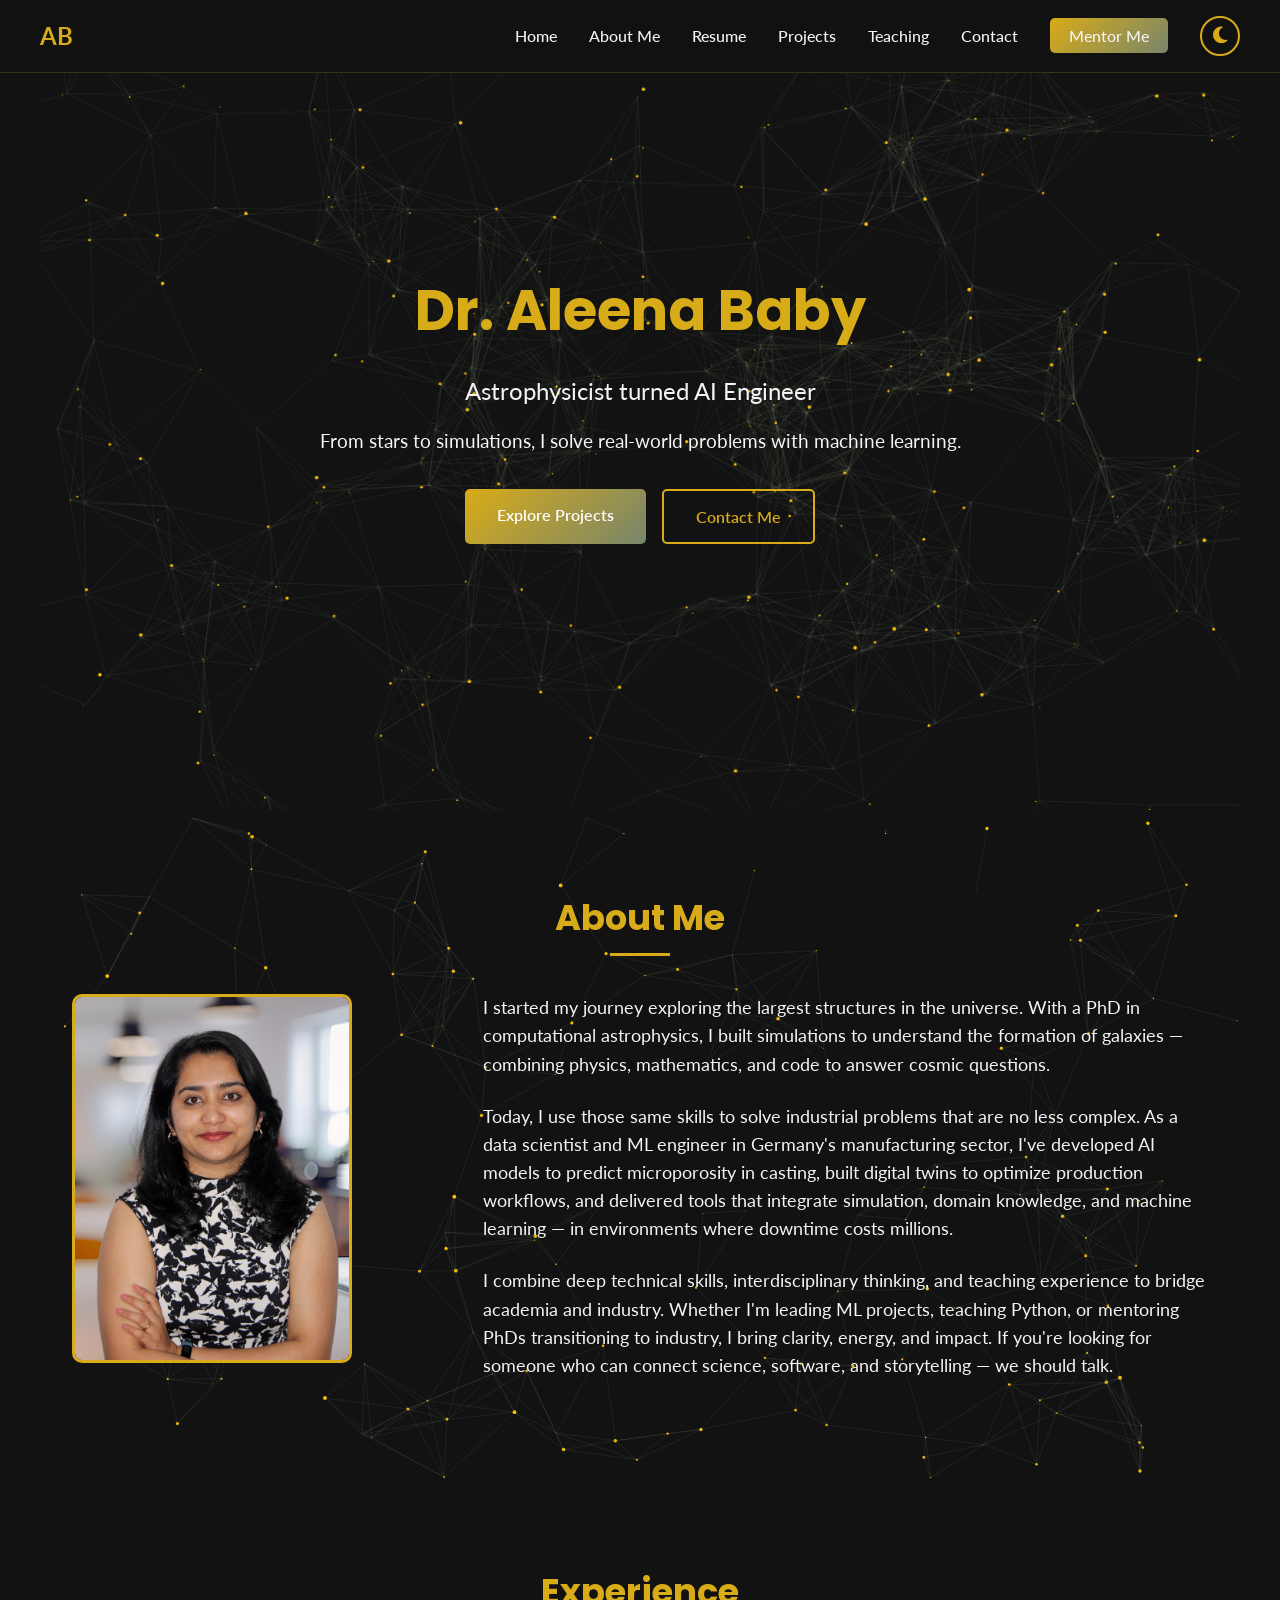
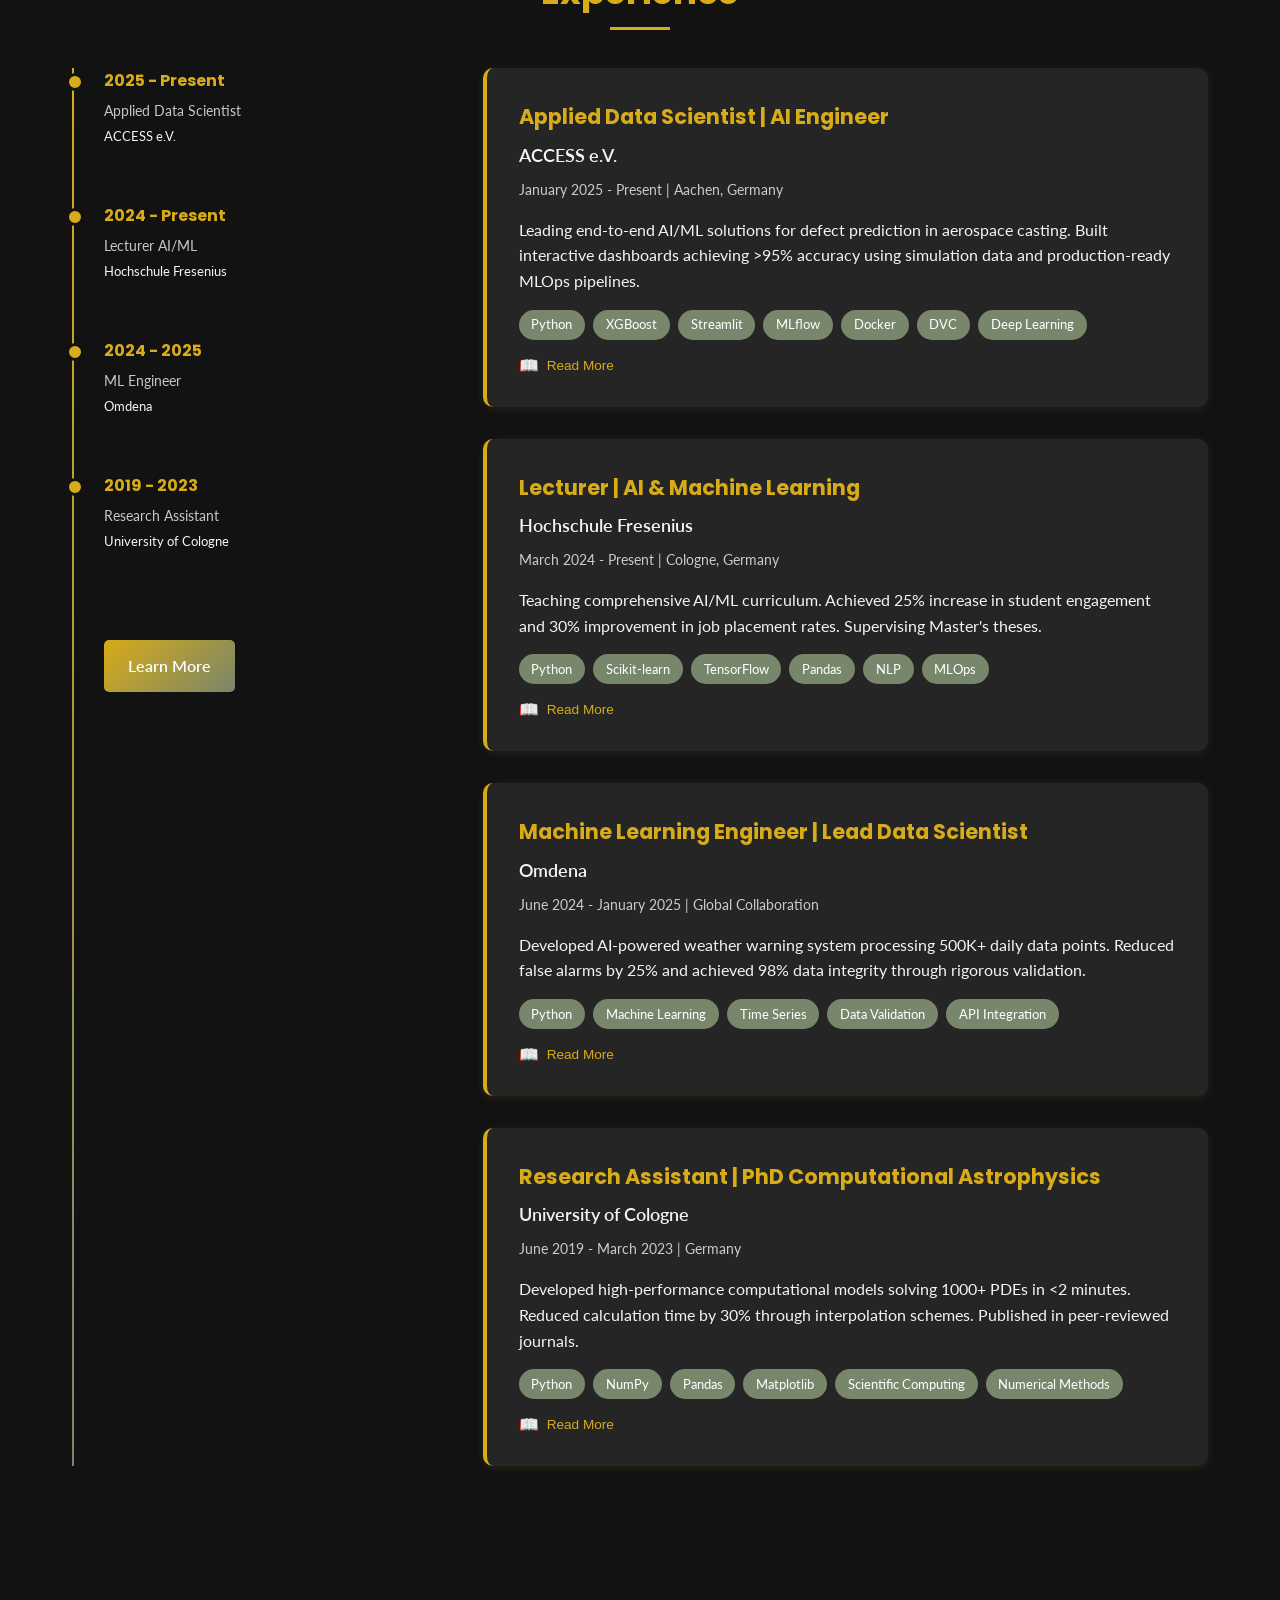
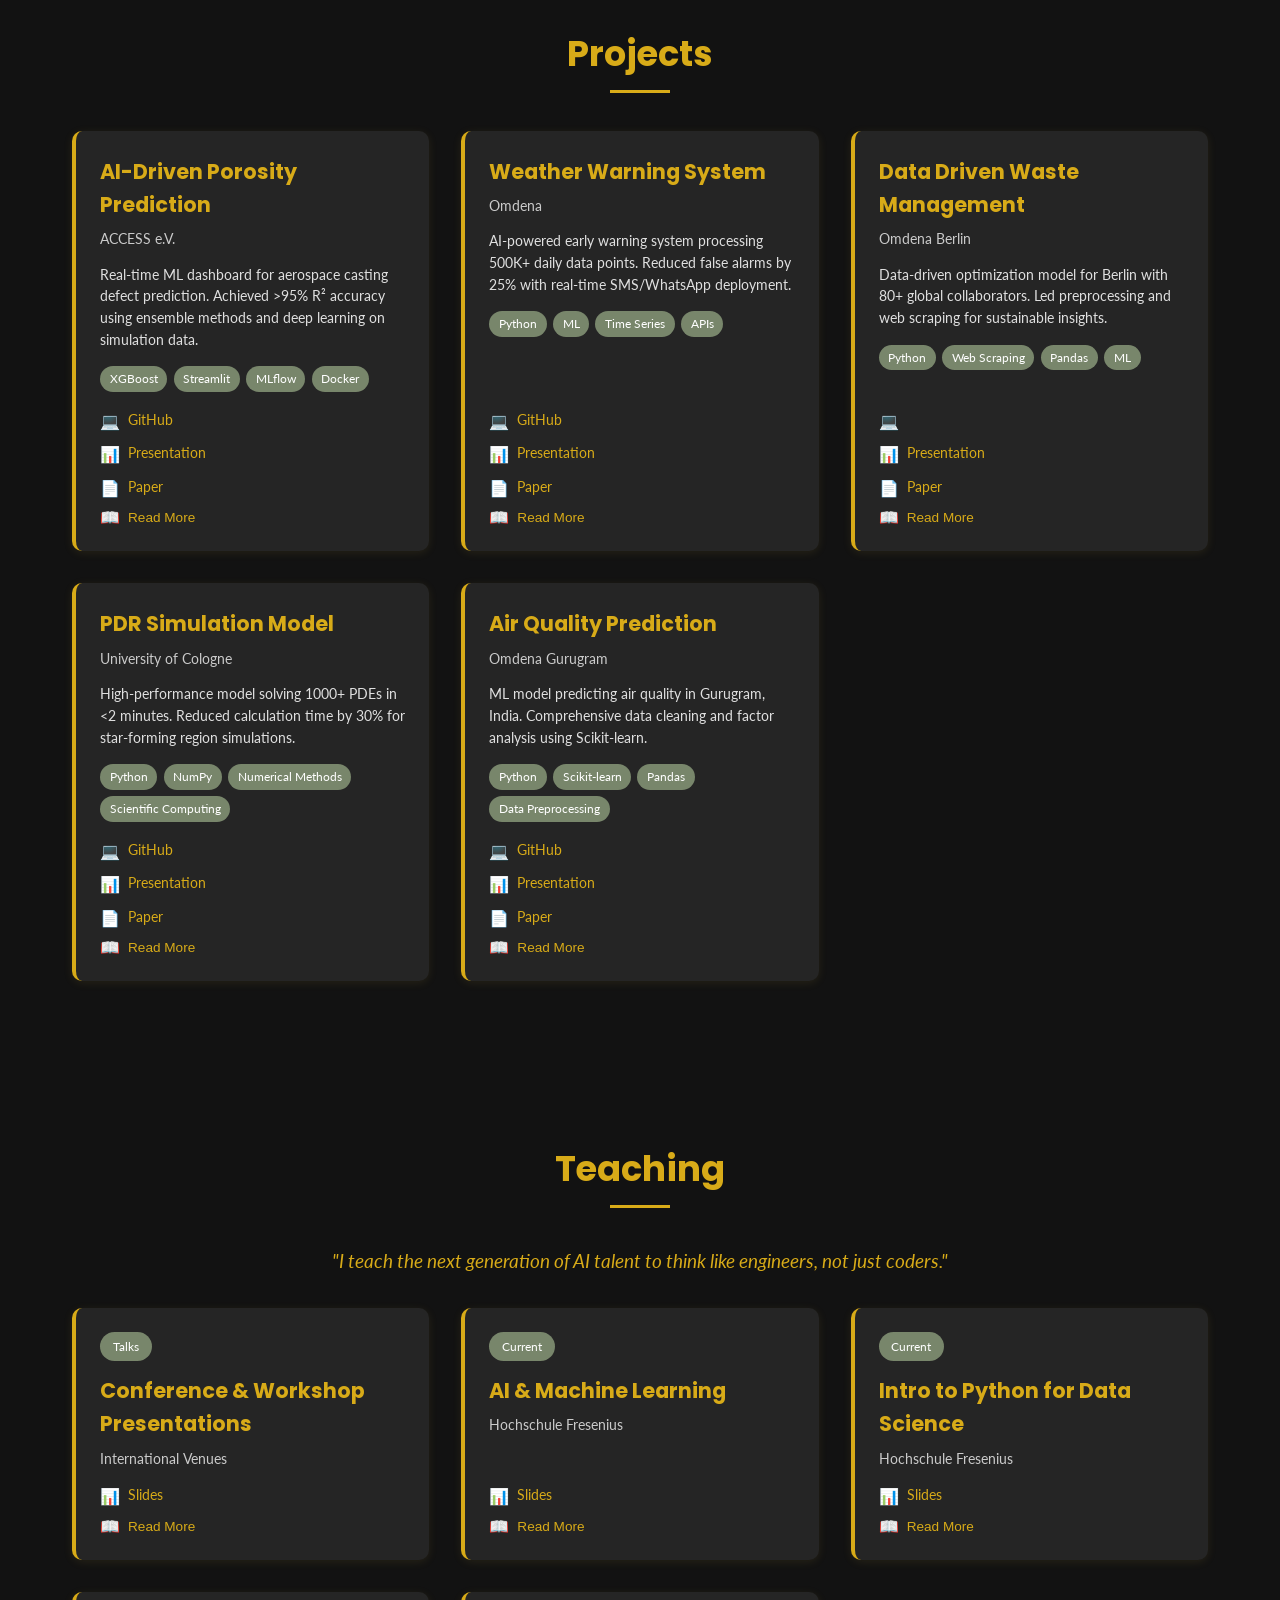
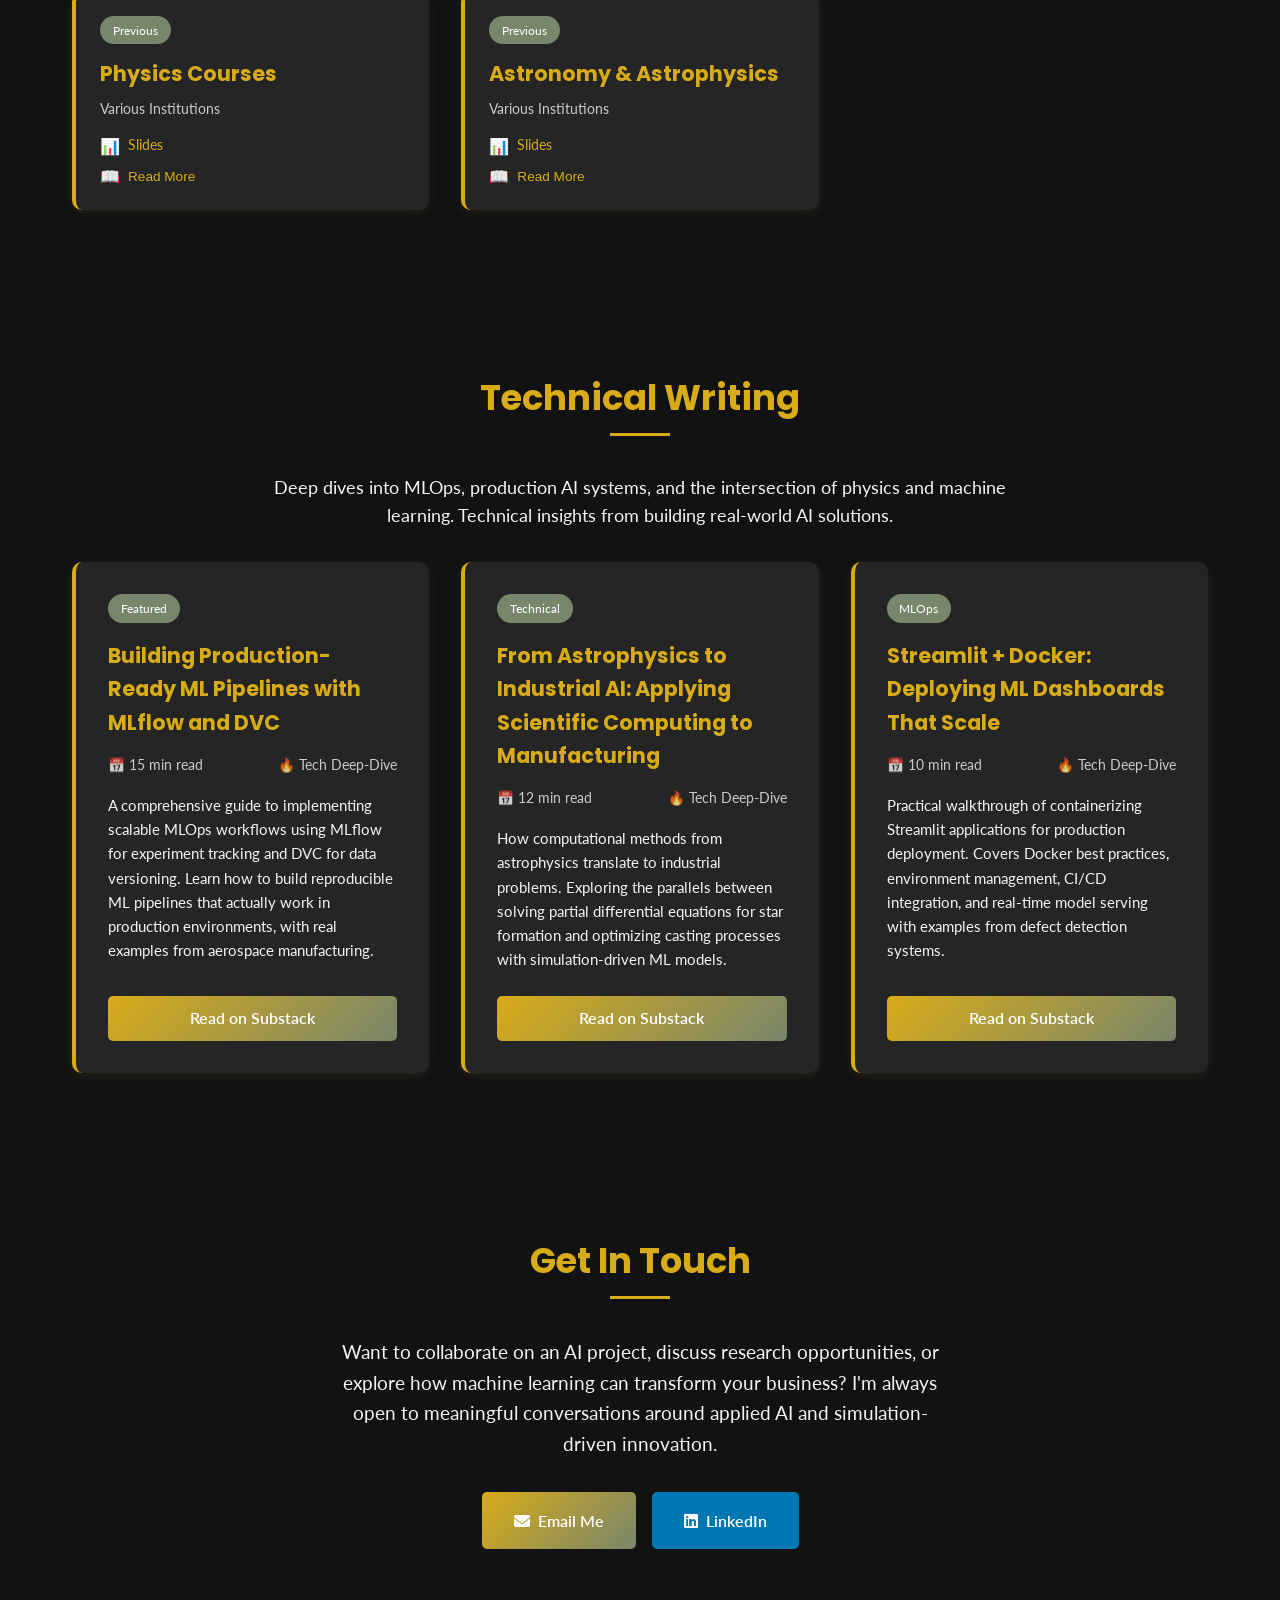
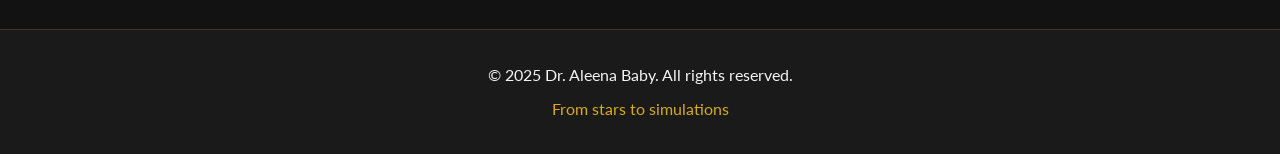
==== commit fbc563b5: "removed chat with AI me button" ====
--- a/index.html
+++ b/index.html
@@ -1002,7 +1002,7 @@
             <div class="cta-buttons">
                 <a href="#projects" class="btn btn-primary">Explore Projects</a>
                 <a href="#contact" class="btn btn-secondary">Contact Me</a>
-                <a href="#" class="btn btn-primary">🤖 Chat with AI Me</a>
+                <!-- <a href="#" class="btn btn-primary">🤖 Chat with AI Me</a> -->
             </div>
         </div>
     </section>
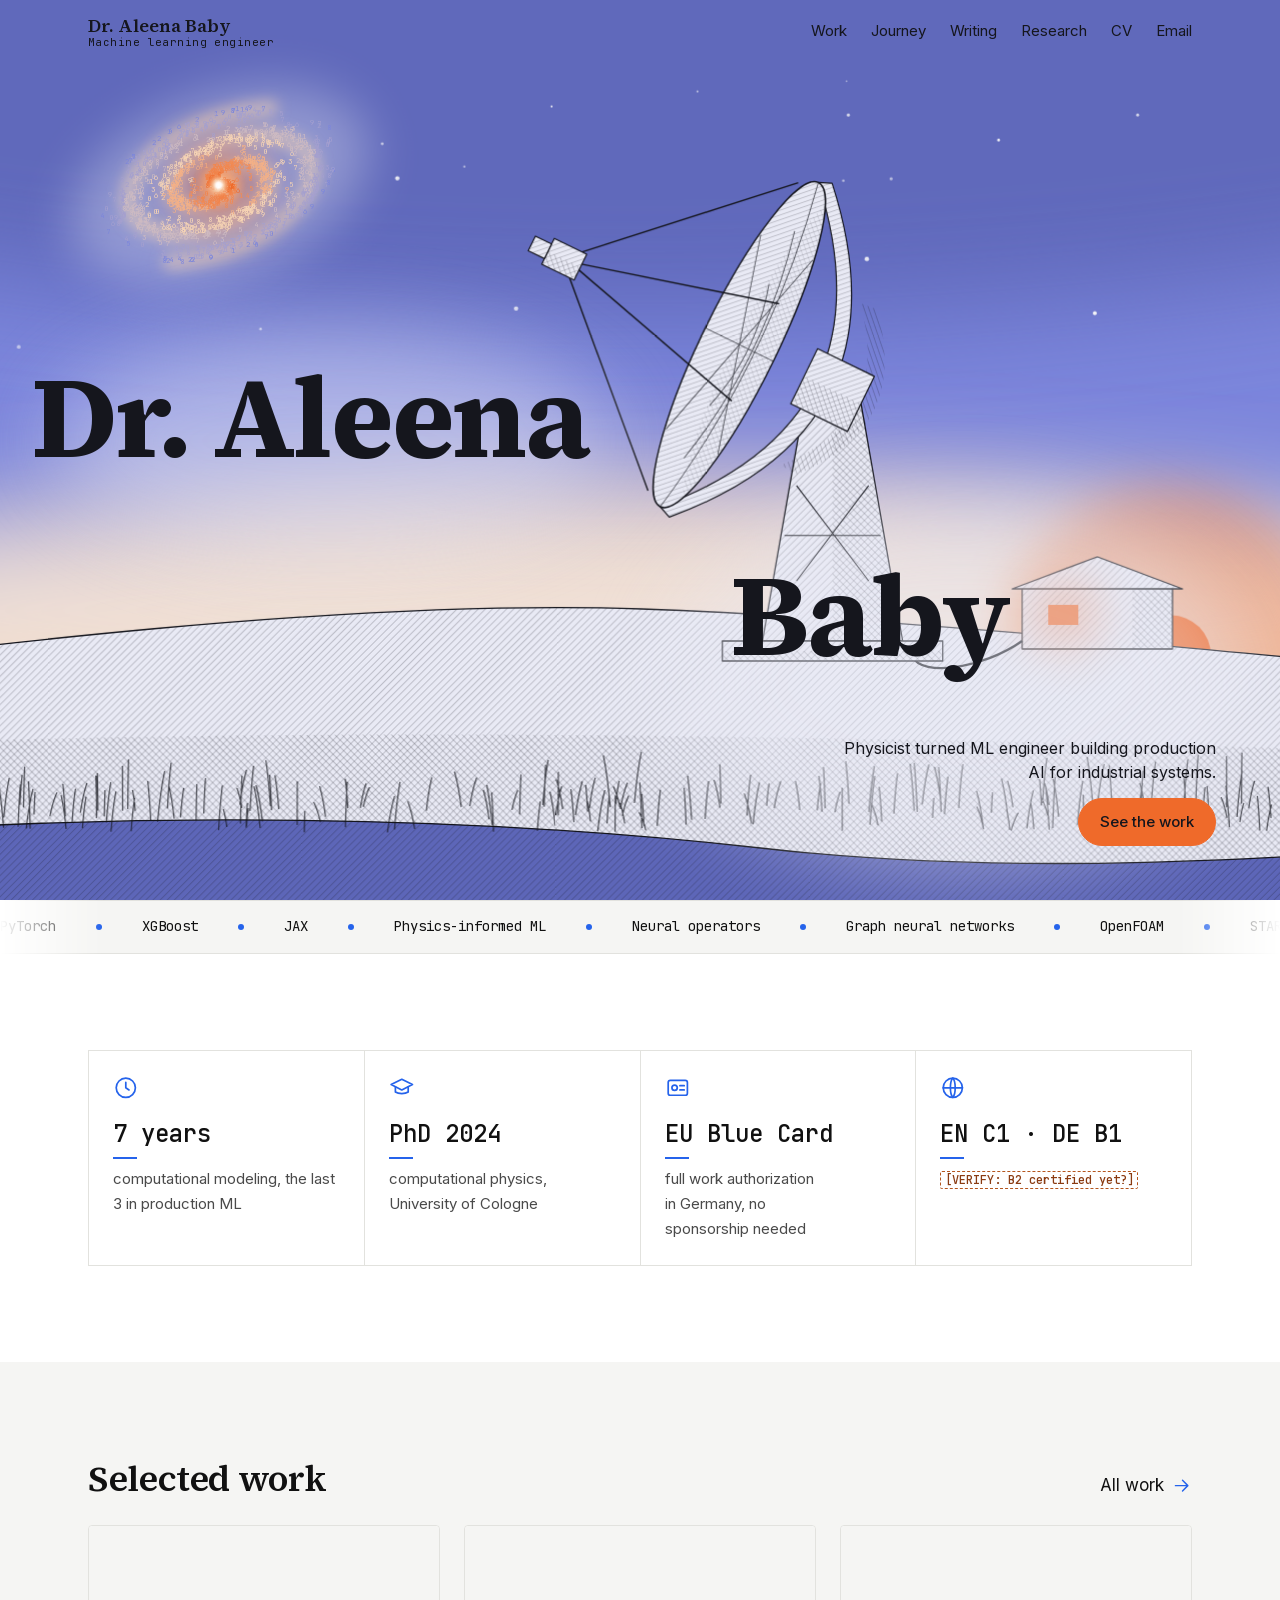
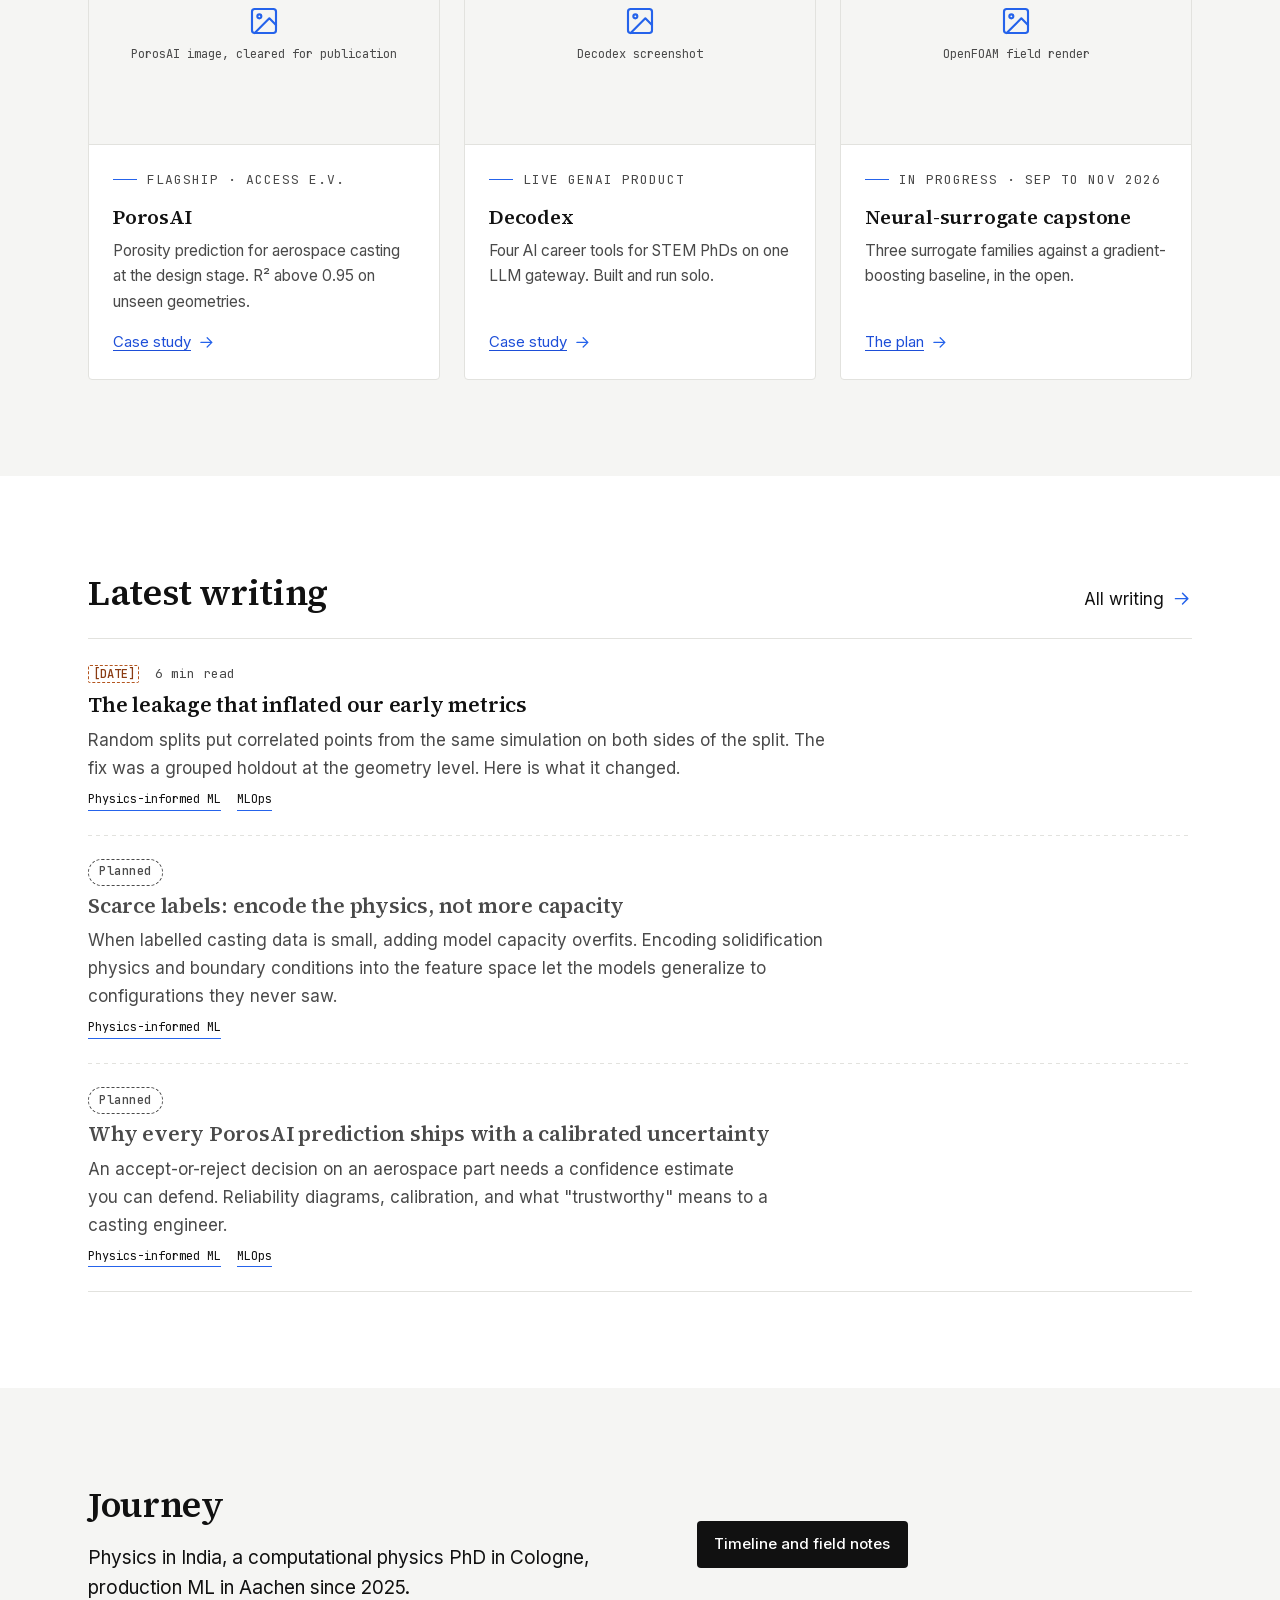
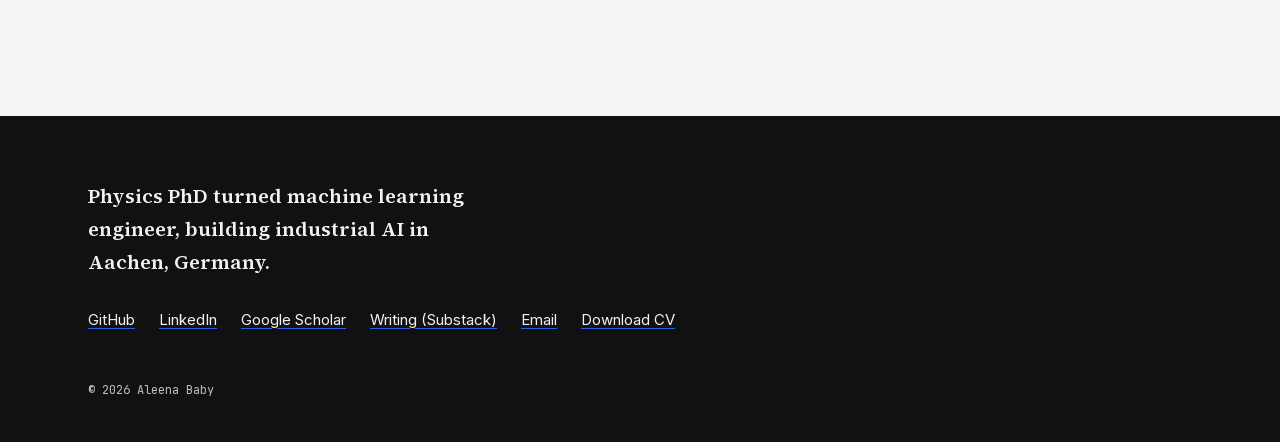
==== commit 8c52dca5: "Replace 2025 template with the new Home page" ====
--- a/index.html
+++ b/index.html
@@ -1,1965 +1,189 @@
 <!DOCTYPE html>
-<html lang="en">
-<head>
-    <meta charset="UTF-8">
-    <meta name="viewport" content="width=device-width, initial-scale=1.0">
-    <title>Dr. Aleena Baby | AI Engineer & Data Scientist | PhD in Physics</title>
-    
-    <!-- SEO Meta Tags -->
-    <meta name="description" content="Dr. Aleena Baby - AI Engineer and Data Scientist in Germany. PhD in computational astrophysics. Specializing in machine learning for manufacturing, MLOps, and industrial AI. EU Blue Card holder.">
-    <meta name="keywords" content="AI engineer Germany, PhD data scientist, machine learning manufacturing, computational astrophysics, MLOps, Python, Streamlit, EU Blue Card, Aachen, AI consultant">
-    <meta name="author" content="Dr. Aleena Baby">
-    
-    <!-- Open Graph Meta Tags -->
-    <meta property="og:title" content="Dr. Aleena Baby | AI Engineer & Data Scientist">
-    <meta property="og:description" content="From astrophysics to AI for manufacturing. Building production-ready ML systems that solve real-world industrial problems.">
-    <meta property="og:type" content="website">
-    <meta property="og:url" content="https://dr.aleenababy.com">
-    <meta property="og:image" content="https://dr.aleenababy.com/og-image.jpg">
-    
-    <!-- Canonical Link -->
-    <link rel="canonical" href="https://dr.aleenababy.com">
-    
-    <link rel="preconnect" href="https://fonts.googleapis.com">
-    <link rel="preconnect" href="https://fonts.gstatic.com" crossorigin>
-    <link href="https://fonts.googleapis.com/css2?family=Poppins:wght@400;600;700&family=Lato:wght@300;400;700&display=swap" rel="stylesheet">
-    <link rel="stylesheet" href="https://cdnjs.cloudflare.com/ajax/libs/font-awesome/6.4.0/css/all.min.css">
-    <style>
-        :root {
-            --bg-primary: #121212;
-            --bg-secondary: #1A1A1A;
-            --text-primary: #F4F4F4;
-            --text-secondary: #B8B8B8;
-            --accent-1: #d8ab18;
-            --accent-2: #78866B;
-            --card-bg: #1E1E1E;
-            --card-shadow: rgba(212, 175, 55, 0.1);
-            --border-color: rgba(212, 175, 55, 0.2);
-            --star-color: rgb(246, 190, 5);
-            --connection-color: rgba(120, 134, 107, 0.3);
-            --icon-color: #D4AF37;
-        }
-        body.theme-light {
-            --bg-primary: #FFFFFF;
-            --bg-secondary: #F8F8F8;
-            --text-primary: #1A1A1A;
-            --text-secondary: #4A4A4A;
-            --accent-1: #e91818;
-            --accent-2: #FFC75F;
-            --card-bg: #FFFFFF;
-            --card-shadow: rgba(0, 0, 0, 0.1);
-            --border-color: rgba(255, 107, 107, 0.2);
-            --star-color: rgb(231, 12, 15);
-            --connection-color: rgba(128, 128, 128, 0.3);
-            --icon-color: #FF6B6B;
-        }
+<html lang="en"><head>
+<meta charset="utf-8">
+<meta name="viewport" content="width=device-width, initial-scale=1">
+<title>Dr. Aleena Baby · Machine learning engineer</title>
+<meta name="description" content="Physicist turned ML engineer in Aachen, Germany. Production AI for industrial systems: physics-informed models, the pipelines behind them, and the LLM layer on top.">
+<link rel="canonical" href="https://aleenababy.github.io/">
+<meta property="og:type" content="website">
+<meta property="og:site_name" content="Dr. Aleena Baby">
+<meta property="og:title" content="Dr. Aleena Baby · Machine learning engineer">
+<meta property="og:description" content="Physicist turned ML engineer in Aachen, Germany. Production AI for industrial systems: physics-informed models, the pipelines behind them, and the LLM layer on top.">
+<meta property="og:url" content="https://aleenababy.github.io/">
+<meta property="og:image" content="https://aleenababy.github.io/assets/og-image.png">
+<meta property="og:image:width" content="1200">
+<meta property="og:image:height" content="630">
+<meta name="twitter:card" content="summary_large_image">
+<meta name="twitter:title" content="Dr. Aleena Baby · Machine learning engineer">
+<meta name="twitter:description" content="Physicist turned ML engineer in Aachen, Germany. Production AI for industrial systems: physics-informed models, the pipelines behind them, and the LLM layer on top.">
+<meta name="twitter:image" content="https://aleenababy.github.io/assets/og-image.png">
+<meta name="theme-color" content="#ffffff">
+<link rel="icon" href="assets/favicon.svg" type="image/svg+xml">
+<link rel="alternate" type="application/rss+xml" title="Dr. Aleena Baby, Writing" href="feed.xml">
 
-        * {
-            margin: 0;
-            padding: 0;
-            box-sizing: border-box;
-        }
 
-        body.theme-light .project-item,
-        body.theme-light .teaching-item,
-        body.theme-light .newsletter-card,
-        body.theme-light .resume-card {
-            background-color: #F9F9F9;
-        }
 
-        body.theme-galaxy .project-item,
-        body.theme-galaxy .teaching-item,
-        body.theme-galaxy .newsletter-card,
-        body.theme-galaxy .resume-card {
-            background-color: #252525;
-        }
+<link rel="stylesheet" href="css/style.css">
+<script type="application/ld+json">
+{"@context":"https://schema.org","@type":"Person","name":"Aleena Baby","honorificPrefix":"Dr.","jobTitle":"Machine Learning Engineer","url":"https://aleenababy.github.io/","image":"https://aleenababy.github.io/assets/aleena.jpg","address":{"@type":"PostalAddress","addressLocality":"Aachen","addressCountry":"DE"},"worksFor":{"@type":"Organization","name":"ACCESS e.V."},"alumniOf":{"@type":"CollegeOrUniversity","name":"University of Cologne"},"sameAs":["https://github.com/aleenababy","https://linkedin.com/in/aleena-baby","https://scholar.google.com/citations?user=MxLHgh4AAAAJ","https://academiatoindustry.substack.com"]}
+</script>
 
-        body {
-            font-family: 'Lato', sans-serif;
-            line-height: 1.6;
-            background-color: var(--bg-primary);
-            color: var(--text-primary);
-            flex-wrap: wrap;
-            transition: background-color 0.3s ease, color 0.3s ease;
-            overflow-x: hidden;
-        }
+</head>
+<body class="home">
+<a class="skip" href="#main">Skip to content</a>
+<header class="site-header">
+  <div class="wrap">
+    <a class="brand" href="index.html"><strong>Dr. Aleena Baby</strong><span>Machine learning engineer</span></a>
+    <button class="nav-toggle" type="button" aria-expanded="false" aria-controls="site-nav">Menu</button>
+    <nav class="nav" id="site-nav" aria-label="Main">
+      <ul>
+        <li><a href="work.html">Work</a></li>
+        <li><a href="journey.html">Journey</a></li>
+        <li><a href="blog/index.html">Writing</a></li>
+        <li><a href="research.html">Research</a></li>
+        <li><a href="cv/Dr_Aleena_Baby_CV.pdf" download="">CV</a></li>
+        <li><a class="js-email" href="#">Email</a></li>
+      </ul>
+    </nav>
+  </div>
+</header>
+<main id="main">
+<section class="hx" data-hero="" data-tone="ink" aria-labelledby="hx-title">
+  <svg class="hx-sprite" aria-hidden="true" focusable="false" width="0" height="0"><defs><pattern id="hx-h" width="5" height="5" patternUnits="userSpaceOnUse" patternTransform="rotate(45)"><path d="M0 0V5" stroke="#15161d" stroke-width="1" opacity=".42"></path></pattern><pattern id="hx-x" width="5" height="5" patternUnits="userSpaceOnUse" patternTransform="rotate(-45)"><path d="M0 0V5" stroke="#15161d" stroke-width="1" opacity=".45"></path></pattern><pattern id="hx-hp" width="5" height="5" patternUnits="userSpaceOnUse" patternTransform="rotate(45)"><path d="M0 0V5" stroke="#f4f4f7" stroke-width="1" opacity=".22"></path></pattern><pattern id="hx-xp" width="5" height="5" patternUnits="userSpaceOnUse" patternTransform="rotate(-45)"><path d="M0 0V5" stroke="#f4f4f7" stroke-width="1" opacity=".3"></path></pattern><filter id="hx-bloom" x="-60%" y="-60%" width="220%" height="220%"><feGaussianBlur stdDeviation="24"></feGaussianBlur></filter><filter id="hx-soft" x="-40%" y="-90%" width="180%" height="280%"><feGaussianBlur stdDeviation="55"></feGaussianBlur></filter><filter id="hx-glow" x="-80%" y="-80%" width="260%" height="260%"><feGaussianBlur stdDeviation="7"></feGaussianBlur></filter><clipPath id="hx-dishc"><ellipse cx="-40" cy="0" rx="42" ry="200"></ellipse></clipPath><clipPath id="hx-port"><circle cx="830" cy="445" r="102"></circle></clipPath></defs>
+<symbol id="s1-sky" viewBox="0 0 1600 900" style="overflow:visible"><rect x="-300" y="-300" width="2200" height="1500" fill="#7c86dc"></rect><ellipse cx="800" cy="-60" rx="1400" ry="380" fill="#5d66b8" opacity="0.9" filter="url(#hx-soft)"></ellipse><ellipse cx="800" cy="820" rx="1250" ry="330" fill="#f7d5b5" opacity="1" filter="url(#hx-soft)"></ellipse><ellipse cx="800" cy="610" rx="1150" ry="110" fill="#e9eaf5" opacity="0.5" filter="url(#hx-soft)"></ellipse><circle cx="1330" cy="655" r="170" fill="#ef6a2a" opacity="0.35" filter="url(#hx-bloom)"></circle><circle cx="1330" cy="655" r="40" fill="#ef6a2a"></circle><circle cx="109.1" cy="354.5" r="1.2" fill="#f4f4f7" opacity="0.8"></circle><circle cx="1538" cy="302.2" r="1.6" fill="#f4f4f7" opacity="0.9"></circle><circle cx="911.5" cy="349.2" r="1.9" fill="#f4f4f7" opacity="0.7"></circle><circle cx="1473.4" cy="246.1" r="1.9" fill="#f4f4f7" opacity="1"></circle><circle cx="83.2" cy="246.4" r="1.4" fill="#f4f4f7" opacity="0.8"></circle><circle cx="1503.7" cy="125.6" r="1.4" fill="#f4f4f7" opacity="1"></circle><circle cx="711.1" cy="106.5" r="1" fill="#f4f4f7" opacity="1"></circle><circle cx="1050.5" cy="178.7" r="1.6" fill="#f4f4f7" opacity="0.6"></circle><circle cx="541.9" cy="143.7" r="1.4" fill="#f4f4f7" opacity="0.7"></circle><circle cx="1026.2" cy="258.8" r="2.2" fill="#f4f4f7" opacity="0.9"></circle><circle cx="1449.7" cy="352.8" r="1.5" fill="#f4f4f7" opacity="0.9"></circle><circle cx="1157.9" cy="140.1" r="1.4" fill="#f4f4f7" opacity="1"></circle><circle cx="1296.8" cy="114.9" r="1.5" fill="#f4f4f7" opacity="0.8"></circle><circle cx="1005.9" cy="81.1" r="0.8" fill="#f4f4f7" opacity="0.7"></circle><circle cx="1254" cy="313.1" r="2" fill="#f4f4f7" opacity="1"></circle><circle cx="856.9" cy="91.4" r="1" fill="#f4f4f7" opacity="0.7"></circle><circle cx="557" cy="178.2" r="2.2" fill="#f4f4f7" opacity="0.9"></circle><circle cx="675.6" cy="308.4" r="2.2" fill="#f4f4f7" opacity="0.8"></circle><circle cx="623.9" cy="166.5" r="1.1" fill="#f4f4f7" opacity="0.6"></circle><circle cx="1002.7" cy="180.6" r="1.3" fill="#f4f4f7" opacity="0.6"></circle><circle cx="949.5" cy="294" r="1.2" fill="#f4f4f7" opacity="0.7"></circle><circle cx="155.3" cy="95.2" r="1.8" fill="#f4f4f7" opacity="0.7"></circle><circle cx="69.9" cy="131.3" r="1.5" fill="#f4f4f7" opacity="0.8"></circle><circle cx="129" cy="257.1" r="1.4" fill="#f4f4f7" opacity="0.6"></circle><circle cx="420.3" cy="328.8" r="1.3" fill="#f4f4f7" opacity="0.7"></circle><circle cx="178.6" cy="346.7" r="1.9" fill="#f4f4f7" opacity="0.6"></circle><circle cx="1007.7" cy="115" r="1.6" fill="#f4f4f7" opacity="0.8"></circle><g transform="translate(80 35)"><ellipse cx="300" cy="150" rx="156.25" ry="89.375" fill="#e9eaf5" opacity="0.35" filter="url(#hx-bloom)" transform="rotate(-20.1 300 150)"></ellipse><path d="M300 150L303 149.3L305.8 149.4L308.1 150.3L309.5 152L309.7 154.4L308.6 157.4L305.9 160.6L301.7 163.9L296.3 166.9L289.7 169.4L282.4 171L274.8 171.5L267.5 170.8L260.9 168.7L255.7 165.1L252.2 160.2L250.9 154L252.1 146.9L256.1 139.1L262.8 131L272.2 123L284 115.6L297.7 109.3L312.8 104.5L328.5 101.6L344.1 100.8L358.8 102.4L371.7 106.5L382.1 113L389.2 121.8L392.4 132.5L391.4 144.8L385.9 158.2L376 172L361.7 185.6L343.8 198.3L322.7 209.4L299.3 218.3L274.7 224.5L250.1 227.4" fill="none" stroke="#f7d5b5" stroke-width="16" stroke-linecap="round" opacity=".55" filter="url(#hx-glow)"></path><path d="M300 150L297 150.7L294.2 150.6L291.9 149.7L290.5 148L290.3 145.6L291.4 142.6L294.1 139.4L298.3 136.1L303.7 133.1L310.3 130.6L317.6 129L325.2 128.5L332.5 129.2L339.1 131.3L344.3 134.9L347.8 139.8L349.1 146L347.9 153.1L343.9 160.9L337.2 169L327.8 177L316 184.4L302.3 190.7L287.2 195.5L271.5 198.4L255.9 199.2L241.2 197.6L228.3 193.5L217.9 187L210.8 178.2L207.6 167.5L208.6 155.2L214.1 141.8L224 128L238.3 114.4L256.2 101.7L277.3 90.6L300.7 81.7L325.3 75.5L349.9 72.6" fill="none" stroke="#f7d5b5" stroke-width="16" stroke-linecap="round" opacity=".55" filter="url(#hx-glow)"></path><circle cx="300" cy="150" r="40" fill="#ef6a2a" opacity="0.55" filter="url(#hx-bloom)"></circle><circle cx="300" cy="150" r="16" fill="#f7d5b5" opacity="0.95" filter="url(#hx-glow)"></circle></g></symbol>
+<symbol id="s1-subject" viewBox="0 0 1600 900" style="overflow:visible"><path d="M-300 700C150 640 520 598 800 608C1080 618 1400 652 1900 700V1200H-300Z" fill="#e9eaf5"></path><path d="M-300 700C150 640 520 598 800 608C1080 618 1400 652 1900 700V1200H-300Z" fill="url(#hx-h)"></path><path d="M-300 760C300 720 900 730 1900 760V1200H-300Z" fill="url(#hx-x)"></path><path d="M-300 700C150 640 520 598 800 608C1080 618 1400 652 1900 700V1200H-300Z" fill="none" stroke="#15161d" stroke-width="1.3" stroke-linejoin="round"></path><path d="M1180 648V586H1330V648Z" fill="#e9eaf5"></path><path d="M1180 648V586H1330V648Z" fill="url(#hx-h)"></path><path d="M1290 586H1330V648H1290Z" fill="url(#hx-x)"></path><path d="M1180 648V586H1330V648Z" fill="none" stroke="#15161d" stroke-width="1.3" stroke-linejoin="round"></path><path d="M1170 588L1255 556L1340 588Z" fill="#e9eaf5"></path><path d="M1170 588L1255 556L1340 588Z" fill="url(#hx-h)"></path><path d="M1170 588L1255 556L1340 588Z" fill="none" stroke="#15161d" stroke-width="1.3" stroke-linejoin="round"></path><rect x="1206" y="604" width="30" height="20" fill="#ef6a2a"></rect><circle data-k="domeglow" cx="1221" cy="614" r="36" fill="#ef6a2a" opacity="0.6" filter="url(#hx-bloom)"></circle><path d="M1070.7 656C1080 676 1140 668 1180 640" fill="none" stroke="#15161d" stroke-width="2.2"></path><path d="M964.7 389.6L1016.7 389.6L1060.7 640L920.7 640Z" fill="#e9eaf5"></path><path d="M964.7 389.6L1016.7 389.6L1060.7 640L920.7 640Z" fill="url(#hx-h)"></path><path d="M990.7 389.6L1016.7 389.6L1060.7 640L990.7 640Z" fill="url(#hx-x)"></path><path d="M964.7 389.6L1016.7 389.6L1060.7 640L920.7 640Z" fill="none" stroke="#15161d" stroke-width="1.3" stroke-linejoin="round"></path><path d="M942.7 534.8L1038.7 534.8M954.7 484.8L1026.7 580M1026.7 484.8L954.7 580" stroke="#15161d" stroke-width="1.1"></path><path d="M880.7 640H1100.7V660H880.7Z" fill="#e9eaf5"></path><path d="M880.7 640H1100.7V660H880.7Z" fill="url(#hx-h)"></path><path d="M880.7 650H1100.7V660H880.7Z" fill="url(#hx-x)"></path><path d="M880.7 640H1100.7V660H880.7Z" fill="none" stroke="#15161d" stroke-width="1.3" stroke-linejoin="round"></path><g transform="translate(930 360) rotate(26) scale(0.9)"><path d="M-40 -200Q150 0 -40 200L-26 206Q172 0 -26 -206Z" fill="#e9eaf5"></path><path d="M-40 -200Q150 0 -40 200L-26 206Q172 0 -26 -206Z" fill="url(#hx-h)"></path><path d="M60 -100Q150 0 60 100L80 102Q172 0 80 -102Z" fill="url(#hx-x)"></path><path d="M-40 -200Q150 0 -40 200L-26 206Q172 0 -26 -206Z" fill="none" stroke="#15161d" stroke-width="1.3" stroke-linejoin="round"></path><ellipse cx="-40" cy="0" rx="42" ry="200" fill="#e9eaf5"></ellipse><ellipse cx="-40" cy="0" rx="42" ry="200" fill="url(#hx-h)"></ellipse><ellipse cx="-4" cy="0" rx="42" ry="200" fill="url(#hx-x)" opacity=".5" clip-path="url(#hx-dishc)"></ellipse><path d="M-40 -200Q-2 0 -40 200M-40 -140Q-8 0 -40 140M-40 -75Q-18 0 -40 75M-82 0H2M-72 -120L-8 120M-72 120L-8 -120" fill="none" stroke="#15161d" stroke-width="1" opacity=".7"></path><ellipse cx="-40" cy="0" rx="42" ry="200" fill="none" stroke="#15161d" stroke-width="1.6"></ellipse><path d="M-60 -190L-250 -8M-60 190L-250 8M-20 -60L-250 0M-20 60L-250 0" stroke="#15161d" stroke-width="1.6"></path><path d="M-276 -16H-236V16H-276Z" fill="#e9eaf5"></path><path d="M-276 -16H-236V16H-276Z" fill="url(#hx-h)"></path><path d="M-276 0H-236V16H-276Z" fill="url(#hx-x)"></path><path d="M-276 -16H-236V16H-276Z" fill="none" stroke="#15161d" stroke-width="1.3" stroke-linejoin="round"></path><path d="M-296 -9H-276V9H-296Z" fill="#e9eaf5"></path><path d="M-296 -9H-276V9H-296Z" fill="url(#hx-h)"></path><path d="M-296 -9H-276V9H-296Z" fill="none" stroke="#15161d" stroke-width="1.3" stroke-linejoin="round"></path><path d="M40 -34H110V34H40Z" fill="#e9eaf5"></path><path d="M40 -34H110V34H40Z" fill="url(#hx-h)"></path><path d="M40 0H110V34H40Z" fill="url(#hx-x)"></path><path d="M40 -34H110V34H40Z" fill="none" stroke="#15161d" stroke-width="1.3" stroke-linejoin="round"></path></g></symbol>
+<symbol id="s1-fg" viewBox="0 0 1600 900" style="overflow:visible"><path d="M-300 860C200 800 620 812 920 846C1220 880 1500 850 1900 826V1200H-300Z" fill="#5d66b8"></path><path d="M-300 860C200 800 620 812 920 846C1220 880 1500 850 1900 826V1200H-300Z" fill="url(#hx-h)"></path><path d="M-300 930C400 900 1100 920 1900 900V1200H-300Z" fill="url(#hx-x)"></path><path d="M-300 860C200 800 620 812 920 846C1220 880 1500 850 1900 826V1200H-300Z" fill="none" stroke="#15161d" stroke-width="1.3" stroke-linejoin="round"></path><path d="M999.2 828q0 -25.2 -0.1 -42M1339.4 808.2q1.7 -30.2 4.2 -50.4M1203.8 813q-2.5 -10.4 -6.2 -17.3M908.6 821q-2.8 -17.6 -7 -29.3M1005.9 801q-1.3 -24.9 -3.2 -41.5M1026.8 821.9q1.9 -28.6 4.7 -47.6M1422.2 828q1.9 -15.1 4.8 -25.2M209.5 813.8q2.7 -13.9 6.8 -23.1M979 809q-1.2 -20.8 -3.1 -34.7M651.5 829q-0.7 -22.9 -1.8 -38.2M362.8 810.8q0.7 -20.7 1.7 -34.4M1648.8 819.1q-2.7 -17.2 -6.7 -28.7M747.3 805.6q2.2 -17.7 5.6 -29.5M263.6 813.6q0.3 -15.1 0.7 -25.1M803.2 827.6q-2.5 -10.2 -6.4 -17M713 823q-2 -19.8 -5.1 -33M144.3 812.4q0.9 -24.1 2.2 -40.2M877.3 804.9q-2.3 -16 -5.8 -26.6M1395.5 819.4q1.5 -10.9 3.7 -18.1M70.6 807.9q-2.3 -28 -5.7 -46.6M418.9 825.3q-2.4 -24.5 -5.9 -40.8M1050.6 811q1.5 -23.6 3.6 -39.3M748.2 818.8q-1.2 -12 -3.1 -19.9M1268 807q-1.1 -25.8 -2.7 -43.1M677.6 811.8q0.5 -23.3 1.3 -38.9M650.2 822.6q-2.1 -23.6 -5.3 -39.3M545.9 829.7q2.8 -21.3 7 -35.5M647.1 816.6q-2.3 -17.1 -5.6 -28.5M430.3 807.6q-0.8 -20.6 -1.9 -34.4M33.7 813.8q-0.2 -18.9 -0.5 -31.6M572.9 826.3q-2.6 -16 -6.6 -26.7M506.4 805.6q-1 -17.1 -2.6 -28.6M385.7 824.3q-1.3 -10.2 -3.3 -17M355.1 817.7q0.3 -21 0.8 -35.1M843.5 821.9q-0.8 -21.6 -2 -36M1612.4 829.5q2.5 -13.1 6.2 -21.8M1197.6 802.8q-0.7 -15.1 -1.7 -25.2M36.8 821.9q0.8 -28.7 2 -47.9M189.7 826q-0.6 -27.7 -1.6 -46.2M10.4 814.6q-2.7 -25.7 -6.9 -42.8M225.5 826.3q-1.9 -19.7 -4.8 -32.8M34.2 827.2q-2.8 -26.7 -7 -44.5M1190.1 826.6q-1.2 -15.9 -3.1 -26.5M1415.3 827.8q-1 -20.1 -2.4 -33.5M1485.3 802.9q2.3 -27.1 5.7 -45.2M1570 804.4q-0.2 -25.3 -0.4 -42.2M733.4 812.4q2.7 -19.6 6.6 -32.7M91.8 800.3q0.8 -18.8 1.9 -31.3M1640.2 807.7q-1.9 -24.4 -4.7 -40.7M1385 824.4q-1.4 -24.3 -3.5 -40.5M700.7 802.4q2.1 -26.5 5.3 -44.1M1248.9 802.3q-2.3 -28 -5.6 -46.7M1382.5 815.1q-2.2 -11.8 -5.6 -19.7M177.7 824q0.9 -24.7 2.2 -41.2M-80.2 815q0.6 -13.9 1.5 -23.1M1253.2 805.4q2.8 -25.7 6.9 -42.9M702.1 804.1q0.5 -24.7 1.4 -41.1M112.6 822.7q0.8 -20.3 2 -33.9M400.6 805.2q-1.9 -11.4 -4.7 -19M1214.8 814.1q-2.1 -21.9 -5.3 -36.6M1239.8 829.1q-0.1 -21.6 -0.4 -36M1582.2 822.5q-0.4 -23.1 -1.1 -38.4M255.8 815.5q0.1 -24.7 0.1 -41.2M1652.7 803.2q-2 -23.3 -5 -38.8M-12.9 808.9q1 -13.1 2.5 -21.9M1514.4 826.5q-1.6 -22.4 -3.9 -37.4M1034.7 822.6q-2.4 -11.9 -6 -19.8M1139.9 826.6q-2.5 -13.1 -6.4 -21.8M1198.8 800.2q1.7 -26.3 4.3 -43.9M713.8 812.4q2.2 -16.7 5.6 -27.8M1101.1 811.6q1.4 -22 3.4 -36.6M333.2 816q-2 -19.1 -5 -31.8M1167.6 828q2.7 -10.2 6.8 -17M231.6 819.2q1.3 -19.2 3.3 -32.1M1073.9 809.2q-1.2 -28.8 -3 -48M163.5 814.8q2.1 -23.1 5.3 -38.5M270.3 829q1.9 -23.6 4.8 -39.3M405.4 823.7q0.7 -10.4 1.7 -17.3M1641.7 814.4q2.4 -28.4 6 -47.4M799.4 825.3q-0.8 -26.7 -2 -44.5M1397.1 800.9q0.1 -30 0.4 -49.9M923.9 803.1q0.9 -12.8 2.3 -21.3M1208.9 825.3q1 -29.8 2.4 -49.7M1654.3 820q-2.1 -16.2 -5.3 -27M778.1 806.2q2.7 -15.1 6.8 -25.2M36.4 806.8q1.3 -26.1 3.3 -43.5M1664.1 801q2.5 -29.6 6.3 -49.3M862.5 816.2q1.4 -22.1 3.5 -36.8M398.8 802q2.6 -20.3 6.5 -33.8M281.9 808q-0.1 -26.3 -0.2 -43.8M767.9 804.6q-2.7 -30.5 -6.8 -50.8M17.5 805.6q2.4 -19.8 6.1 -33M1183.2 825.7q2.5 -22.1 6.3 -36.9M183.1 804.8q0.5 -23.8 1.1 -39.7M1358.9 809.8q0.7 -14.6 1.8 -24.3M294.4 808.1q-1 -12 -2.6 -19.9M904.2 812.7q1.4 -23.7 3.6 -39.5M992 809.6q2 -11.7 5.1 -19.6M782.2 820.8q-1.8 -11.9 -4.5 -19.8M-70.6 809.7q-0.1 -28.4 -0.3 -47.4M429.2 803.6q-1.8 -26.9 -4.5 -44.9M801.5 823.1q-0.9 -18.5 -2.2 -30.8M956.8 807.2q-1.7 -16.7 -4.2 -27.8M185.9 825.7q2.6 -23.1 6.6 -38.6M4.1 829.7q-1 -14.9 -2.6 -24.8M1518.2 815.9q-0.7 -17.6 -1.9 -29.3M1205.2 802.2q-1.7 -12.5 -4.3 -20.9M1638 813.2q-2.2 -13.1 -5.6 -21.9M1456 820.5q-0.1 -21.1 -0.3 -35.1M1426.4 815.4q-1.1 -18.2 -2.9 -30.4M1638.8 828.8q-0.5 -22 -1.2 -36.7M1660.8 828.5q-0.9 -19.4 -2.3 -32.3M1404.3 805.7q2.3 -15.9 5.7 -26.5M193.6 811.9q0.4 -13 1 -21.6M1679.9 813.7q2.4 -19.5 6 -32.6M1025.7 809.4q2.2 -27 5.4 -44.9M399.3 820.9q0.6 -28.1 1.5 -46.8M1089.2 815.3q0.5 -11.5 1.3 -19.2M-64.5 803.6q0.9 -11 2.2 -18.4M1078.9 801.8q2.6 -23.4 6.6 -39.1M257.3 807.9q-0.2 -21.9 -0.6 -36.4M695.3 828.2q1.2 -17 2.9 -28.4M552.9 826.7q2.2 -27.8 5.4 -46.4M716.1 812.8q0 -25.6 0.1 -42.7M60.5 824.3q-0.2 -14.8 -0.5 -24.6M773.6 800.9q1.2 -12.9 3.1 -21.6M1556.4 818.4q-0.3 -13.4 -0.8 -22.3M1070.8 807.8q-1.6 -27.3 -4 -45.6M1633.7 815.5q-2.4 -24.6 -6 -40.9M755.5 828.6q2.7 -24.1 6.9 -40.2M316.8 818.9q2.8 -29.6 6.9 -49.3M1392.6 814.2q2 -26.8 5 -44.6M931.4 805.5q2.6 -15.5 6.4 -25.8M241.9 825.4q1.4 -18.3 3.5 -30.4M75.6 808q0.6 -15.1 1.5 -25.1M1164.3 815.5q-2.6 -23.2 -6.4 -38.6M1365.1 826.1q-0.9 -25 -2.3 -41.6M72.6 826.1q-0.6 -24.8 -1.5 -41.3M518.9 805.6q2.2 -14.3 5.5 -23.9M584.7 808q2.1 -19.3 5.3 -32.2M1233.7 822q2 -25.7 5.1 -42.8M792 800.3q2.7 -30 6.8 -50M1300.3 828.6q-1.7 -16.8 -4.4 -28M619.4 804.4q-2.7 -20.7 -6.6 -34.5M-17.7 822.2q-0.4 -24.1 -0.9 -40.2M136.2 809.4q0.7 -16 1.7 -26.6M455.9 822.2q0.1 -25.5 0.1 -42.5M479 819.6q-2.5 -11.5 -6.3 -19.1M731.7 819.5q-1.2 -19.3 -3 -32.1M1624.6 817.8q1.2 -13.6 3.1 -22.6M1508.8 819.8q2 -21.5 5 -35.8M239.9 809.9q2.5 -17.1 6.3 -28.5M1296.6 815q0.9 -27.4 2.2 -45.6M1295.2 806.5q1.3 -15.1 3.2 -25.1M27.2 816.1q-1.7 -24.3 -4.2 -40.6M1147.8 810.1q0.4 -11.7 1.1 -19.5M-23.5 814.8q1.2 -20.3 2.9 -33.9M1493.6 813q1.7 -16 4.3 -26.7M814.7 823.1q1.3 -21.1 3.1 -35.1M670.1 807.2q2.2 -11.2 5.4 -18.6M287 806.4q0.3 -29.2 0.7 -48.6M1139.8 826.5q-2.6 -22.4 -6.6 -37.3M104.3 818.9q1.1 -27.5 2.7 -45.8M163.2 824.9q-2.4 -29.7 -5.9 -49.6M1486.6 813.3q2.4 -22.1 6 -36.8M982.1 805.5q-0.6 -23.9 -1.6 -39.9M780 813.1q2.5 -11.6 6.1 -19.3M1449.2 803.7q0.2 -24.2 0.6 -40.3M1115.3 805.2q1.6 -25.6 4.1 -42.7M1565.4 803.7q2 -25.6 5 -42.7M772.7 829q0.1 -21.2 0.2 -35.3M437.5 806.4q-1.5 -19.6 -3.7 -32.7M1699.2 826.2q-0.2 -18.2 -0.4 -30.4M1460.9 801.8q2.4 -28.4 6.1 -47.4M1342.7 823.3q-1.2 -28 -3 -46.7M179.5 802q0.9 -17.1 2.2 -28.6M628.1 803.3q2.6 -16.4 6.6 -27.3M777.5 804.7q-2.5 -11.9 -6.3 -19.9M-10.1 801.4q2.5 -22.4 6.2 -37.3M421.2 818.8q-2.5 -21.2 -6.2 -35.4M309.9 818.3q-1.2 -23.4 -2.9 -38.9M30.2 821.2q2.1 -18.8 5.3 -31.3M1497.2 804.6q1 -27.1 2.5 -45.2M764.7 820.6q0.8 -14.9 2 -24.8M1097.7 809q-1 -26.2 -2.4 -43.6M405 825q0.5 -14.1 1.2 -23.5M-69.4 816.4q-2.1 -16.3 -5.3 -27.2M109.6 804.9q1.3 -24.4 3.2 -40.7M339.6 814.7q1.3 -17.1 3.2 -28.5M974.3 807.7q1.3 -15.5 3.3 -25.9M878.2 800.9q-0.4 -22.8 -1 -38M377.6 827.5q1.5 -26.3 3.7 -43.8M1382.3 804.7q-0.1 -30.1 -0.1 -50.1M256.1 812.7q-0.4 -23.2 -0.9 -38.7M849 817q-1.6 -25.6 -3.9 -42.7M1490.7 813q0 -23.6 0.1 -39.3M1301 807.3q-2.1 -15.5 -5.2 -25.9M265.7 819.7q1.7 -23.5 4.3 -39.1M290.4 828.6q1.4 -19.4 3.4 -32.4M1169.2 804.8q-2.1 -15.4 -5.2 -25.6M224.7 813.6q-0.9 -18.8 -2.3 -31.3M1097.7 801.7q-2.6 -21.9 -6.6 -36.5M720.5 806.4q-2.5 -17.1 -6.2 -28.5M1543.1 826.5q-0.2 -18.3 -0.4 -30.6M1351.6 801q0.9 -28.4 2.2 -47.3M1610.4 821q1.6 -21.6 4.1 -36M408.9 808.2q1.4 -26.3 3.5 -43.9M484.1 814q-2.3 -17.6 -5.7 -29.4M1038.5 818.7q-1 -20.3 -2.6 -33.8M745.4 808.9q-0.8 -15.4 -1.9 -25.7M521.9 804.3q2.4 -11.3 5.9 -18.8M504 824.5q0.7 -26.5 1.8 -44.2M326.6 805.7q1.4 -26.8 3.6 -44.6M1306.8 807.3q1.8 -28.3 4.6 -47.2M46.9 826.2q-0.7 -23.5 -1.8 -39.2M1205.4 827q-1.4 -25.7 -3.6 -42.9M910.3 821.6q2.5 -24.5 6.2 -40.9M463 829.6q0.2 -12.1 0.5 -20.2M-68.8 818.7q-1 -17.1 -2.5 -28.5M1166.1 827.1q-1.2 -11.7 -3.1 -19.6" fill="none" stroke="#15161d" stroke-width="1.2" stroke-linecap="round" opacity="0.75"></path></symbol>
+<symbol id="s2-sky" viewBox="0 0 1600 900" style="overflow:visible"><rect x="-300" y="-300" width="2200" height="1500" fill="#3d4270"></rect><ellipse cx="800" cy="430" rx="1300" ry="120" fill="#e9eaf5" opacity="0.55" filter="url(#hx-soft)"></ellipse><ellipse cx="800" cy="470" rx="900" ry="40" fill="#f7d5b5" opacity="0.45" filter="url(#hx-soft)"></ellipse><path d="M-300 470L-120 392L40 428L230 300L400 410L560 332L700 430L840 352L990 440L1120 318L1280 402L1430 336L1600 418L1900 350V470Z" fill="#7c86dc"></path><path d="M-300 470L-120 392L40 428L230 300L400 410L560 332L700 430L840 352L990 440L1120 318L1280 402L1430 336L1600 418L1900 350V470Z" fill="url(#hx-hp)"></path><path d="M230 300L400 410L700 430L840 352L990 440L1120 318L1280 402L1430 336L1600 418L1900 350V470H-300Z" fill="url(#hx-xp)"></path><path d="M-300 470L-120 392L40 428L230 300L400 410L560 332L700 430L840 352L990 440L1120 318L1280 402L1430 336L1600 418L1900 350V470Z" fill="none" stroke="#15161d" stroke-width="1.3" stroke-linejoin="round"></path><path d="M230 300L264 328L244 322L230 334L214 324L196 328ZM560 332L594 360L574 354L560 366L544 356L526 360ZM840 352L874 380L854 374L840 386L824 376L806 380ZM1120 318L1154 346L1134 340L1120 352L1104 342L1086 346ZM1430 336L1464 364L1444 358L1430 370L1414 360L1396 364Z" fill="#f4f4f7" stroke="#15161d" stroke-width="1"></path><path d="M-300 474L-292 455.9L-284 474ZM-274.7 474L-266.7 453.7L-258.7 474ZM-246.8 474L-238.8 434.9L-230.8 474ZM-222.7 474L-214.7 443.8L-206.7 474ZM-193 474L-185 438.1L-177 474ZM-166.9 474L-158.9 434.4L-150.9 474ZM-135.6 474L-127.6 441.5L-119.6 474ZM-99.8 474L-91.8 444.1L-83.8 474ZM-68.5 474L-60.5 445.4L-52.5 474ZM-30.8 474L-22.8 435.9L-14.8 474ZM6.2 474L14.2 447.5L22.2 474ZM38.1 474L46.1 442L54.1 474ZM75.3 474L83.3 445.6L91.3 474ZM104.1 474L112.1 446L120.1 474ZM127.6 474L135.6 450.9L143.6 474ZM162.8 474L170.8 449L178.8 474ZM188.5 474L196.5 435.6L204.5 474ZM224.5 474L232.5 435.4L240.5 474ZM247.1 474L255.1 443.7L263.1 474ZM280.8 474L288.8 455.2L296.8 474ZM316.7 474L324.7 435.1L332.7 474ZM345.8 474L353.8 444.8L361.8 474ZM373.5 474L381.5 450.9L389.5 474ZM403.1 474L411.1 438.8L419.1 474ZM431.8 474L439.8 436.3L447.8 474ZM455.3 474L463.3 443.5L471.3 474ZM480.5 474L488.5 439.5L496.5 474ZM512.1 474L520.1 452.7L528.1 474ZM540.1 474L548.1 455.5L556.1 474ZM569.8 474L577.8 446L585.8 474ZM592.7 474L600.7 435.9L608.7 474ZM614.9 474L622.9 452.5L630.9 474ZM651.2 474L659.2 442.3L667.2 474ZM686.3 474L694.3 438.5L702.3 474ZM716.3 474L724.3 446.9L732.3 474ZM868 474L876 440.7L884 474ZM897.2 474L905.2 451.3L913.2 474ZM925.7 474L933.7 448.8L941.7 474ZM962.6 474L970.6 442.2L978.6 474ZM987.1 474L995.1 455L1003.1 474ZM1019.4 474L1027.4 443.3L1035.4 474ZM1048.1 474L1056.1 451.8L1064.1 474ZM1070.3 474L1078.3 439.7L1086.3 474ZM1105.3 474L1113.3 449.5L1121.3 474ZM1132.6 474L1140.6 451.9L1148.6 474ZM1168.2 474L1176.2 450.3L1184.2 474ZM1202.4 474L1210.4 445.3L1218.4 474ZM1233.6 474L1241.6 452.4L1249.6 474ZM1264.5 474L1272.5 446.3L1280.5 474ZM1289.4 474L1297.4 445.7L1305.4 474ZM1322.3 474L1330.3 450.1L1338.3 474ZM1349.4 474L1357.4 449.1L1365.4 474ZM1378.2 474L1386.2 435.9L1394.2 474ZM1401.8 474L1409.8 444.8L1417.8 474ZM1428 474L1436 452.9L1444 474ZM1455 474L1463 448.7L1471 474ZM1482.4 474L1490.4 440.6L1498.4 474ZM1510.1 474L1518.1 448.7L1526.1 474ZM1546.6 474L1554.6 436.6L1562.6 474ZM1577.1 474L1585.1 439.6L1593.1 474ZM1605.7 474L1613.7 443.8L1621.7 474ZM1639.3 474L1647.3 451.8L1655.3 474ZM1671.7 474L1679.7 438.2L1687.7 474ZM1700.2 474L1708.2 438.9L1716.2 474ZM1726.4 474L1734.4 449.4L1742.4 474ZM1758.5 474L1766.5 450.6L1774.5 474ZM1780.7 474L1788.7 444.7L1796.7 474ZM1808.4 474L1816.4 453.2L1824.4 474ZM1832.2 474L1840.2 455.4L1848.2 474ZM1864 474L1872 451.7L1880 474Z" fill="#3d4270" stroke="#15161d" stroke-width=".8"></path><ellipse cx="800" cy="90" rx="1100" ry="190" fill="#2a2d4d" opacity="0.95" filter="url(#hx-soft)"></ellipse><ellipse cx="420" cy="170" rx="480" ry="120" fill="#5d66b8" opacity="0.8" filter="url(#hx-soft)"></ellipse><ellipse cx="1180" cy="160" rx="520" ry="130" fill="#5d66b8" opacity="0.8" filter="url(#hx-soft)"></ellipse></symbol>
+<symbol id="s2-subject" viewBox="0 0 1600 900" style="overflow:visible"><path d="M-300 470H1900V1100H-300Z" fill="#5d66b8"></path><path d="M-300 470H1900V1100H-300Z" fill="url(#hx-hp)"></path><path d="M-300 470H1900V1100H-300Z" fill="none" stroke="#15161d" stroke-width="1.3" stroke-linejoin="round"></path><path d="M597.3 483.5l-1.4 -4.5M597.3 483.5l1.1 -4.1M427.7 608.1l-2.7 -9.1M427.7 608.1l2.3 -8.2M965.1 547.3l-2.1 -6.9M965.1 547.3l1.7 -6.2M485.6 509.7l-1.6 -5.5M485.6 509.7l1.4 -4.9M159.5 810l-5 -16.7M159.5 810l4.2 -15M581.1 507.9l-1.6 -5.4M581.1 507.9l1.4 -4.9M714.1 533.7l-1.9 -6.4M714.1 533.7l1.6 -5.7M-85.1 703.3l-3.8 -12.7M-85.1 703.3l3.2 -11.4M-108.5 766.4l-4.5 -15M-108.5 766.4l3.8 -13.5M1325.7 868.8l-5.7 -18.8M1325.7 868.8l4.7 -17M1098.7 601.9l-2.7 -8.9M1098.7 601.9l2.2 -8M371.8 612.4l-2.8 -9.3M371.8 612.4l2.3 -8.4M979.5 534l-1.9 -6.4M979.5 534l1.6 -5.7M300.7 629l-3 -9.9M300.7 629l2.5 -8.9M1430 891.2l-5.9 -19.7M1430 891.2l4.9 -17.7M1621.9 653.9l-3.3 -10.8M1621.9 653.9l2.7 -9.8M347.8 736.5l-4.2 -13.9M347.8 736.5l3.5 -12.5M316 662.1l-3.3 -11.1M316 662.1l2.8 -10M388.6 650.5l-3.2 -10.7M388.6 650.5l2.7 -9.6M1168.3 570.9l-2.3 -7.8M1168.3 570.9l1.9 -7M1506.8 679.2l-3.5 -11.8M1506.8 679.2l2.9 -10.6M1404.2 685.6l-3.6 -12M1404.2 685.6l3 -10.8M261.9 694.8l-3.7 -12.4M261.9 694.8l3.1 -11.1M1399.6 786.1l-4.7 -15.8M1399.6 786.1l3.9 -14.2M214.1 880.8l-5.8 -19.3M214.1 880.8l4.8 -17.4M679.8 539.6l-2 -6.6M679.8 539.6l1.6 -5.9M-121.4 700.2l-3.8 -12.6M-121.4 700.2l3.1 -11.3M1.4 615.1l-2.8 -9.4M1.4 615.1l2.3 -8.5M13 798.4l-4.9 -16.2M13 798.4l4.1 -14.6M1454.7 851.3l-5.5 -18.2M1454.7 851.3l4.5 -16.4M-432.8 850.7l-5.4 -18.2M-432.8 850.7l4.5 -16.3M1714.4 817.5l-5.1 -16.9M1714.4 817.5l4.2 -15.2M263.7 630.8l-3 -10M263.7 630.8l2.5 -9M354 657.9l-3.3 -11M354 657.9l2.7 -9.9M436.6 593.7l-2.6 -8.6M436.6 593.7l2.2 -7.7M1517.3 721.7l-4 -13.4M1517.3 721.7l3.3 -12M-187.6 743.5l-4.3 -14.2M-187.6 743.5l3.5 -12.8M115.9 596.8l-2.6 -8.7M115.9 596.8l2.2 -7.8M126 750.4l-4.3 -14.4M126 750.4l3.6 -13M-14 637.4l-3.1 -10.2M-14 637.4l2.6 -9.2M85.2 599.5l-2.6 -8.8M85.2 599.5l2.2 -7.9M2269.5 896l-6 -19.9M2269.5 896l5 -17.9M700.7 527.2l-1.8 -6.1M700.7 527.2l1.5 -5.5M1595.6 876.4l-5.7 -19.1M1595.6 876.4l4.8 -17.2M1461.1 621.9l-2.9 -9.7M1461.1 621.9l2.4 -8.7M147 705.6l-3.8 -12.8M147 705.6l3.2 -11.5M73.9 716.2l-3.9 -13.2M73.9 716.2l3.3 -11.8M1641.6 790.8l-4.8 -15.9M1641.6 790.8l4 -14.3M-127.4 774.2l-4.6 -15.3M-127.4 774.2l3.8 -13.8M1505.7 654l-3.3 -10.8M1505.7 654l2.7 -9.8M1778.9 884.4l-5.8 -19.4M1778.9 884.4l4.9 -17.5M232.3 558.1l-2.2 -7.3M232.3 558.1l1.8 -6.5M-170.8 786.5l-4.7 -15.8M-170.8 786.5l3.9 -14.2M2119.1 826.6l-5.2 -17.3M2119.1 826.6l4.3 -15.5M139.5 889.8l-5.9 -19.6M139.5 889.8l4.9 -17.7M1443.8 696.7l-3.7 -12.4M1443.8 696.7l3.1 -11.2M1008.2 568.7l-2.3 -7.7M1008.2 568.7l1.9 -6.9M1006.5 637.4l-3.1 -10.2M1006.5 637.4l2.6 -9.2M59.5 835.3l-5.3 -17.6M59.5 835.3l4.4 -15.8M363.5 669.6l-3.4 -11.4M363.5 669.6l2.9 -10.3M260.3 594.6l-2.6 -8.6M260.3 594.6l2.2 -7.8M688.2 528.6l-1.9 -6.2M688.2 528.6l1.5 -5.6M1096.5 571.7l-2.3 -7.8M1096.5 571.7l1.9 -7M220.4 655.5l-3.3 -10.9M220.4 655.5l2.7 -9.8M-286.4 805.2l-4.9 -16.5M-286.4 805.2l4.1 -14.8M386.7 673.9l-3.5 -11.6M386.7 673.9l2.9 -10.4M944.6 502l-1.6 -5.2M944.6 502l1.3 -4.7M1259.6 685.1l-3.6 -12M1259.6 685.1l3 -10.8M1265.4 621.9l-2.9 -9.7M1265.4 621.9l2.4 -8.7M253.6 563.9l-2.2 -7.5M253.6 563.9l1.9 -6.7M565.6 560.1l-2.2 -7.4M565.6 560.1l1.8 -6.6M146.6 618.1l-2.9 -9.5M146.6 618.1l2.4 -8.6M927.4 506.2l-1.6 -5.3M927.4 506.2l1.3 -4.8M438.7 561.4l-2.2 -7.4M438.7 561.4l1.9 -6.7M1146.4 805.3l-4.9 -16.5M1146.4 805.3l4.1 -14.8M-796.8 883.4l-5.8 -19.4M-796.8 883.4l4.8 -17.4M371.9 522.5l-1.8 -6M371.9 522.5l1.5 -5.4M1769.2 794.3l-4.8 -16.1M1769.2 794.3l4 -14.5M1214.6 744.7l-4.3 -14.2M1214.6 744.7l3.6 -12.8M534.8 583.4l-2.5 -8.2M534.8 583.4l2.1 -7.4M176.6 887.5l-5.9 -19.5M176.6 887.5l4.9 -17.6M-737.5 877.9l-5.8 -19.2M-737.5 877.9l4.8 -17.3M-48.5 801.7l-4.9 -16.3M-48.5 801.7l4.1 -14.7M-9.6 848.3l-5.4 -18.1M-9.6 848.3l4.5 -16.3M304.8 616.8l-2.8 -9.5M304.8 616.8l2.4 -8.5M517.7 540.8l-2 -6.6M517.7 540.8l1.7 -6M-334.1 862.3l-5.6 -18.6M-334.1 862.3l4.6 -16.7M678.6 494.8l-1.5 -4.9M678.6 494.8l1.2 -4.4M195.5 616.6l-2.8 -9.5M195.5 616.6l2.4 -8.5M-296.6 739.8l-4.2 -14M-296.6 739.8l3.5 -12.6M217.2 775.1l-4.6 -15.4M217.2 775.1l3.8 -13.8M313.9 689l-3.6 -12.1M313.9 689l3 -10.9M1405.3 671.2l-3.4 -11.5M1405.3 671.2l2.9 -10.3M-167.4 748.7l-4.3 -14.4M-167.4 748.7l3.6 -12.9M1356.2 749.9l-4.3 -14.4M1356.2 749.9l3.6 -13M1326.1 563.2l-2.2 -7.5M1326.1 563.2l1.9 -6.7M2250.7 874.3l-5.7 -19M2250.7 874.3l4.8 -17.1M-144.9 770.8l-4.6 -15.2M-144.9 770.8l3.8 -13.7M1777.7 895.1l-5.9 -19.8M1777.7 895.1l5 -17.8M197.2 811.6l-5 -16.7M197.2 811.6l4.2 -15M1752.6 718.9l-4 -13.3M1752.6 718.9l3.3 -11.9M477.1 653.4l-3.2 -10.8M477.1 653.4l2.7 -9.7M-411.5 855.5l-5.5 -18.3M-411.5 855.5l4.6 -16.5M1964.2 794.7l-4.8 -16.1M1964.2 794.7l4 -14.5M2027.3 833.3l-5.3 -17.5M2027.3 833.3l4.4 -15.8M1934.9 781.1l-4.7 -15.6M1934.9 781.1l3.9 -14M245.1 827.6l-5.2 -17.3M245.1 827.6l4.3 -15.6M-115.3 811.6l-5 -16.7M-115.3 811.6l4.2 -15M1566.1 698.4l-3.7 -12.5M1566.1 698.4l3.1 -11.2M-1.8 826.5l-5.2 -17.3M-1.8 826.5l4.3 -15.5M1002.1 540.4l-2 -6.6M1002.1 540.4l1.7 -6M1378.4 699.3l-3.8 -12.5M1378.4 699.3l3.1 -11.3M-285.6 778.7l-4.6 -15.5M-285.6 778.7l3.9 -13.9M1092.3 724.7l-4 -13.5M1092.3 724.7l3.4 -12.1M1693.4 891.1l-5.9 -19.7M1693.4 891.1l4.9 -17.7M1435.2 625.4l-2.9 -9.8M1435.2 625.4l2.4 -8.8M965.9 605.4l-2.7 -9M965.9 605.4l2.3 -8.1M1221.2 638.2l-3.1 -10.3M1221.2 638.2l2.6 -9.2M245.2 783.9l-4.7 -15.7M245.2 783.9l3.9 -14.1M1543.1 667.7l-3.4 -11.4M1543.1 667.7l2.8 -10.2M972.9 589.2l-2.5 -8.4M972.9 589.2l2.1 -7.6M6.8 680.3l-3.5 -11.8M6.8 680.3l3 -10.6M194.7 752.7l-4.4 -14.5M194.7 752.7l3.6 -13.1M1568.4 871.6l-5.7 -18.9M1568.4 871.6l4.7 -17M156.6 635.8l-3.1 -10.2M156.6 635.8l2.5 -9.2M91.4 876.6l-5.7 -19.1M91.4 876.6l4.8 -17.2M-55 885.5l-5.8 -19.5M-55 885.5l4.9 -17.5M1600.5 645.8l-3.2 -10.5M1600.5 645.8l2.6 -9.5M135.8 882.6l-5.8 -19.4M135.8 882.6l4.8 -17.4M-535.5 778.8l-4.6 -15.5M-535.5 778.8l3.9 -13.9M1036.2 657.4l-3.3 -11M1036.2 657.4l2.7 -9.9M1052.1 509.2l-1.6 -5.5M1052.1 509.2l1.4 -4.9M1092.9 705.2l-3.8 -12.8M1092.9 705.2l3.2 -11.5M1099.7 631.7l-3 -10M1099.7 631.7l2.5 -9M1820.4 742.7l-4.2 -14.1M1820.4 742.7l3.5 -12.7M1711.8 890.8l-5.9 -19.7M1711.8 890.8l4.9 -17.7M964.2 613.5l-2.8 -9.3M964.2 613.5l2.3 -8.4M466.8 648.3l-3.2 -10.6M466.8 648.3l2.7 -9.6M1909 845.3l-5.4 -18M1909 845.3l4.5 -16.2M166.8 700.9l-3.8 -12.6M166.8 700.9l3.1 -11.3M140.1 615.6l-2.8 -9.4M140.1 615.6l2.4 -8.5M-2.8 871.6l-5.7 -18.9M-2.8 871.6l4.7 -17.1M1474.5 826.9l-5.2 -17.3M1474.5 826.9l4.3 -15.6M1252.6 708l-3.9 -12.9M1252.6 708l3.2 -11.6M1091.8 701.6l-3.8 -12.6M1091.8 701.6l3.2 -11.4M1392 733.5l-4.1 -13.8M1392 733.5l3.5 -12.4M118.3 593l-2.6 -8.6M118.3 593l2.1 -7.7M532 598.6l-2.6 -8.8M532 598.6l2.2 -7.9M110.7 691.3l-3.7 -12.2M110.7 691.3l3.1 -11M1105.2 696.4l-3.7 -12.4M1105.2 696.4l3.1 -11.2M570.6 514.1l-1.7 -5.6M570.6 514.1l1.4 -5.1M981.3 615.5l-2.8 -9.4M981.3 615.5l2.4 -8.5M-405 808.3l-5 -16.6M-405 808.3l4.1 -14.9M1089.1 601.3l-2.7 -8.9M1089.1 601.3l2.2 -8M357 725.9l-4.1 -13.5M357 725.9l3.4 -12.2M1135.3 514.7l-1.7 -5.7M1135.3 514.7l1.4 -5.1M83.4 689.5l-3.7 -12.2M83.4 689.5l3 -11M1484.3 751.2l-4.3 -14.5M1484.3 751.2l3.6 -13M1333.7 679.5l-3.5 -11.8M1333.7 679.5l2.9 -10.6M-47.5 781.2l-4.7 -15.6M-47.5 781.2l3.9 -14M-150.4 791.3l-4.8 -16M-150.4 791.3l4 -14.4M2183.5 829l-5.2 -17.4M2183.5 829l4.3 -15.6M-174 839.7l-5.3 -17.8M-174 839.7l4.4 -16M-273.4 861.1l-5.6 -18.6M-273.4 861.1l4.6 -16.7M1980.3 788.9l-4.8 -15.9M1980.3 788.9l4 -14.3M192.6 786.3l-4.7 -15.8M192.6 786.3l3.9 -14.2M-448.4 757.3l-4.4 -14.7M-448.4 757.3l3.7 -13.2M565 614.3l-2.8 -9.4M565 614.3l2.3 -8.4M-405.4 765.3l-4.5 -15M-405.4 765.3l3.7 -13.5M228.1 632.7l-3 -10.1M228.1 632.7l2.5 -9M1129 550.4l-2.1 -7M1129 550.4l1.7 -6.3M-35.1 663.7l-3.4 -11.2M-35.1 663.7l2.8 -10.1M1372.3 732l-4.1 -13.8M1372.3 732l3.4 -12.4M1335.8 612.3l-2.8 -9.3M1335.8 612.3l2.3 -8.4M1312 829.3l-5.2 -17.4M1312 829.3l4.3 -15.6M-247.9 786.6l-4.7 -15.8M-247.9 786.6l3.9 -14.2M1391.2 568.9l-2.3 -7.7M1391.2 568.9l1.9 -6.9M1082.4 492.8l-1.5 -4.8M1082.4 492.8l1.2 -4.4M1690.5 801.9l-4.9 -16.4M1690.5 801.9l4.1 -14.7M1537.1 815.6l-5.1 -16.9M1537.1 815.6l4.2 -15.2M1037.2 588.4l-2.5 -8.4M1037.2 588.4l2.1 -7.6M486.4 643.9l-3.1 -10.5M486.4 643.9l2.6 -9.4M414.7 517.3l-1.7 -5.8M414.7 517.3l1.4 -5.2M1441 680.5l-3.6 -11.8M1441 680.5l3 -10.7M-153.6 862l-5.6 -18.6M-153.6 862l4.6 -16.7M541.5 609.1l-2.8 -9.2M541.5 609.1l2.3 -8.3M-488.2 880.8l-5.8 -19.3M-488.2 880.8l4.8 -17.4M981.4 651.6l-3.2 -10.8M981.4 651.6l2.7 -9.7M-94 794l-4.8 -16.1M-94 794l4 -14.4M1113.3 643.7l-3.1 -10.5M1113.3 643.7l2.6 -9.4M204.4 615.8l-2.8 -9.4M204.4 615.8l2.4 -8.5M-354.1 861.1l-5.6 -18.6M-354.1 861.1l4.6 -16.7M-398.7 813.8l-5 -16.8M-398.7 813.8l4.2 -15.1M615.3 509.7l-1.6 -5.5M615.3 509.7l1.4 -4.9M1241.2 715.9l-3.9 -13.2M1241.2 715.9l3.3 -11.8M518.7 503.1l-1.6 -5.2M518.7 503.1l1.3 -4.7M1795.8 880l-5.8 -19.3M1795.8 880l4.8 -17.3M1549.3 738.4l-4.2 -14M1549.3 738.4l3.5 -12.6M1017.9 543.1l-2 -6.7M1017.9 543.1l1.7 -6M-471.2 813.1l-5 -16.8M-471.2 813.1l4.2 -15.1M199.3 742l-4.2 -14.1M199.3 742l3.5 -12.7M1354 608.6l-2.7 -9.2M1354 608.6l2.3 -8.2M1353.9 621.7l-2.9 -9.6M1353.9 621.7l2.4 -8.7M1717.1 746.6l-4.3 -14.3M1717.1 746.6l3.6 -12.9M-110.3 823.1l-5.1 -17.1M-110.3 823.1l4.3 -15.4M-84.4 703.9l-3.8 -12.7M-84.4 703.9l3.2 -11.4M1791 895.6l-6 -19.8M1791 895.6l5 -17.9M2060.6 793.4l-4.8 -16M2060.6 793.4l4 -14.4M321 562.5l-2.2 -7.4M321 562.5l1.9 -6.7M-594.9 866l-5.6 -18.7M-594.9 866l4.7 -16.9M221.6 720.1l-4 -13.3M221.6 720.1l3.3 -12M1367.9 740.2l-4.2 -14.1M1367.9 740.2l3.5 -12.6M744.3 498.6l-1.5 -5.1M744.3 498.6l1.3 -4.6M91.9 771.4l-4.6 -15.2M91.9 771.4l3.8 -13.7M131.8 619.4l-2.9 -9.6M131.8 619.4l2.4 -8.6M2006.6 812.1l-5 -16.7M2006.6 812.1l4.2 -15.1M410.8 551l-2.1 -7M410.8 551l1.8 -6.3M-45.9 861.9l-5.6 -18.6M-45.9 861.9l4.6 -16.7M1306.7 647.2l-3.2 -10.6M1306.7 647.2l2.6 -9.5M591.6 592.2l-2.6 -8.5M591.6 592.2l2.1 -7.7M1954 875.5l-5.7 -19.1M1954 875.5l4.8 -17.2M270.4 598.6l-2.6 -8.8M270.4 598.6l2.2 -7.9M262 677l-3.5 -11.7M262 677l2.9 -10.5M1035.8 580.8l-2.4 -8.1M1035.8 580.8l2 -7.3M524.9 496l-1.5 -5M524.9 496l1.2 -4.5M1553.2 703.7l-3.8 -12.7M1553.2 703.7l3.2 -11.4M1079.5 544.5l-2 -6.8M1079.5 544.5l1.7 -6.1M640.4 539.3l-2 -6.6M640.4 539.3l1.6 -5.9M1052.3 688.3l-3.6 -12.1M1052.3 688.3l3 -10.9M357.6 559.9l-2.2 -7.3M357.6 559.9l1.8 -6.6M1332.3 741.2l-4.2 -14.1M1332.3 741.2l3.5 -12.7M1387.1 669.4l-3.4 -11.4M1387.1 669.4l2.9 -10.3M420.1 612.8l-2.8 -9.3M420.1 612.8l2.3 -8.4M466.4 569.3l-2.3 -7.7M466.4 569.3l1.9 -6.9M233.8 878.1l-5.8 -19.2M233.8 878.1l4.8 -17.3M1317.6 781.8l-4.7 -15.6M1317.6 781.8l3.9 -14M-260.2 820l-5.1 -17M-260.2 820l4.3 -15.3M1286 752.5l-4.4 -14.5M1286 752.5l3.6 -13.1M-549.2 792.4l-4.8 -16M-549.2 792.4l4 -14.4M1031.9 565.8l-2.3 -7.6M1031.9 565.8l1.9 -6.8M1359.1 603.1l-2.7 -9M1359.1 603.1l2.2 -8.1M1373.7 607.2l-2.7 -9.1M1373.7 607.2l2.3 -8.2M286.2 838.2l-5.3 -17.7M286.2 838.2l4.4 -15.9M431.1 520.9l-1.8 -5.9M431.1 520.9l1.5 -5.3M1527.9 672.8l-3.5 -11.5M1527.9 672.8l2.9 -10.4M182.1 634.8l-3 -10.1M182.1 634.8l2.5 -9.1M1476.1 807.1l-5 -16.5M1476.1 807.1l4.1 -14.9M1419.6 682.2l-3.6 -11.9M1419.6 682.2l3 -10.7M1043.3 640.1l-3.1 -10.3M1043.3 640.1l2.6 -9.3M1282.6 812.3l-5 -16.7M1282.6 812.3l4.2 -15.1M59.2 738.8l-4.2 -14M59.2 738.8l3.5 -12.6M1781.5 782.6l-4.7 -15.6M1781.5 782.6l3.9 -14.1M-317.2 791.8l-4.8 -16M-317.2 791.8l4 -14.4M-57.1 718.6l-4 -13.3M-57.1 718.6l3.3 -11.9M-460 880.4l-5.8 -19.3M-460 880.4l4.8 -17.3M185.5 762.5l-4.5 -14.9M185.5 762.5l3.7 -13.4M-442.6 781.8l-4.7 -15.6M-442.6 781.8l3.9 -14M2442 897.2l-6 -19.9M2442 897.2l5 -17.9M1680.7 812.4l-5 -16.7M1680.7 812.4l4.2 -15.1M1629.1 859.5l-5.5 -18.5M1629.1 859.5l4.6 -16.6" fill="none" stroke="#e9eaf5" stroke-width="1.2" stroke-linecap="round" opacity=".55"></path><path d="M414.8 445H425.3V505H414.8Z" fill="#3d4270"></path><path d="M414.8 445H425.3V505H414.8Z" fill="url(#hx-hp)"></path><path d="M414.8 445H425.3V505H414.8Z" fill="none" stroke="#15161d" stroke-width="1.3" stroke-linejoin="round"></path><path d="M459 400A39 39 0 1 0 381 400A39 39 0 1 0 459 400ZM420 422.5A30 30 0 1 0 360 422.5A30 30 0 1 0 420 422.5ZM481.5 422.5A31.5 31.5 0 1 0 418.5 422.5A31.5 31.5 0 1 0 481.5 422.5ZM450 433A30 30 0 1 0 390 433A30 30 0 1 0 450 433Z" fill="none" stroke="#15161d" stroke-width="2.6"></path><path d="M459 400A39 39 0 1 0 381 400A39 39 0 1 0 459 400ZM420 422.5A30 30 0 1 0 360 422.5A30 30 0 1 0 420 422.5ZM481.5 422.5A31.5 31.5 0 1 0 418.5 422.5A31.5 31.5 0 1 0 481.5 422.5ZM450 433A30 30 0 1 0 390 433A30 30 0 1 0 450 433Z" fill="#5d66b8"></path><path d="M459 400A39 39 0 1 0 381 400A39 39 0 1 0 459 400ZM420 422.5A30 30 0 1 0 360 422.5A30 30 0 1 0 420 422.5ZM481.5 422.5A31.5 31.5 0 1 0 418.5 422.5A31.5 31.5 0 1 0 481.5 422.5ZM450 433A30 30 0 1 0 390 433A30 30 0 1 0 450 433Z" fill="url(#hx-hp)"></path><path d="M322.7 436H337.4V520H322.7Z" fill="#3d4270"></path><path d="M322.7 436H337.4V520H322.7Z" fill="url(#hx-hp)"></path><path d="M322.7 436H337.4V520H322.7Z" fill="none" stroke="#15161d" stroke-width="1.3" stroke-linejoin="round"></path><path d="M330 310C372 341.5 367.8 425.5 330 446.5C292.2 425.5 288 341.5 330 310Z" fill="#5d66b8"></path><path d="M330 310C372 341.5 367.8 425.5 330 446.5C292.2 425.5 288 341.5 330 310Z" fill="url(#hx-hp)"></path><path d="M330 310C372 341.5 367.8 425.5 330 446.5C292.2 425.5 288 341.5 330 310Z" fill="none" stroke="#15161d" stroke-width="1.3" stroke-linejoin="round"></path><path d="M556.2 446H563.9V490H556.2Z" fill="#3d4270"></path><path d="M556.2 446H563.9V490H556.2Z" fill="url(#hx-hp)"></path><path d="M556.2 446H563.9V490H556.2Z" fill="none" stroke="#15161d" stroke-width="1.3" stroke-linejoin="round"></path><path d="M588.6 413A28.6 28.6 0 1 0 531.4 413A28.6 28.6 0 1 0 588.6 413ZM560 429.5A22 22 0 1 0 516 429.5A22 22 0 1 0 560 429.5ZM605.1 429.5A23.1 23.1 0 1 0 558.9 429.5A23.1 23.1 0 1 0 605.1 429.5ZM582 437.2A22 22 0 1 0 538 437.2A22 22 0 1 0 582 437.2Z" fill="none" stroke="#15161d" stroke-width="2.6"></path><path d="M588.6 413A28.6 28.6 0 1 0 531.4 413A28.6 28.6 0 1 0 588.6 413ZM560 429.5A22 22 0 1 0 516 429.5A22 22 0 1 0 560 429.5ZM605.1 429.5A23.1 23.1 0 1 0 558.9 429.5A23.1 23.1 0 1 0 605.1 429.5ZM582 437.2A22 22 0 1 0 538 437.2A22 22 0 1 0 582 437.2Z" fill="#5d66b8"></path><path d="M588.6 413A28.6 28.6 0 1 0 531.4 413A28.6 28.6 0 1 0 588.6 413ZM560 429.5A22 22 0 1 0 516 429.5A22 22 0 1 0 560 429.5ZM605.1 429.5A23.1 23.1 0 1 0 558.9 429.5A23.1 23.1 0 1 0 605.1 429.5ZM582 437.2A22 22 0 1 0 538 437.2A22 22 0 1 0 582 437.2Z" fill="url(#hx-hp)"></path><path d="M1075.5 448H1084.6V500H1075.5Z" fill="#3d4270"></path><path d="M1075.5 448H1084.6V500H1075.5Z" fill="url(#hx-hp)"></path><path d="M1075.5 448H1084.6V500H1075.5Z" fill="none" stroke="#15161d" stroke-width="1.3" stroke-linejoin="round"></path><path d="M1113.8 409A33.8 33.8 0 1 0 1046.2 409A33.8 33.8 0 1 0 1113.8 409ZM1080 428.5A26 26 0 1 0 1028 428.5A26 26 0 1 0 1080 428.5ZM1133.3 428.5A27.3 27.3 0 1 0 1078.7 428.5A27.3 27.3 0 1 0 1133.3 428.5ZM1106 437.6A26 26 0 1 0 1054 437.6A26 26 0 1 0 1106 437.6Z" fill="none" stroke="#15161d" stroke-width="2.6"></path><path d="M1113.8 409A33.8 33.8 0 1 0 1046.2 409A33.8 33.8 0 1 0 1113.8 409ZM1080 428.5A26 26 0 1 0 1028 428.5A26 26 0 1 0 1080 428.5ZM1133.3 428.5A27.3 27.3 0 1 0 1078.7 428.5A27.3 27.3 0 1 0 1133.3 428.5ZM1106 437.6A26 26 0 1 0 1054 437.6A26 26 0 1 0 1106 437.6Z" fill="#5d66b8"></path><path d="M1113.8 409A33.8 33.8 0 1 0 1046.2 409A33.8 33.8 0 1 0 1113.8 409ZM1080 428.5A26 26 0 1 0 1028 428.5A26 26 0 1 0 1080 428.5ZM1133.3 428.5A27.3 27.3 0 1 0 1078.7 428.5A27.3 27.3 0 1 0 1133.3 428.5ZM1106 437.6A26 26 0 1 0 1054 437.6A26 26 0 1 0 1106 437.6Z" fill="url(#hx-hp)"></path><path d="M1232.3 432H1247.7V520H1232.3Z" fill="#3d4270"></path><path d="M1232.3 432H1247.7V520H1232.3Z" fill="url(#hx-hp)"></path><path d="M1232.3 432H1247.7V520H1232.3Z" fill="none" stroke="#15161d" stroke-width="1.3" stroke-linejoin="round"></path><path d="M1240 300C1284 333 1279.6 421 1240 443C1200.4 421 1196 333 1240 300Z" fill="#5d66b8"></path><path d="M1240 300C1284 333 1279.6 421 1240 443C1200.4 421 1196 333 1240 300Z" fill="url(#hx-hp)"></path><path d="M1240 300C1284 333 1279.6 421 1240 443C1200.4 421 1196 333 1240 300Z" fill="none" stroke="#15161d" stroke-width="1.3" stroke-linejoin="round"></path><path d="M1324.8 480H1335.3V540H1324.8Z" fill="#3d4270"></path><path d="M1324.8 480H1335.3V540H1324.8Z" fill="url(#hx-hp)"></path><path d="M1324.8 480H1335.3V540H1324.8Z" fill="none" stroke="#15161d" stroke-width="1.3" stroke-linejoin="round"></path><path d="M1369 435A39 39 0 1 0 1291 435A39 39 0 1 0 1369 435ZM1330 457.5A30 30 0 1 0 1270 457.5A30 30 0 1 0 1330 457.5ZM1391.5 457.5A31.5 31.5 0 1 0 1328.5 457.5A31.5 31.5 0 1 0 1391.5 457.5ZM1360 468A30 30 0 1 0 1300 468A30 30 0 1 0 1360 468Z" fill="none" stroke="#15161d" stroke-width="2.6"></path><path d="M1369 435A39 39 0 1 0 1291 435A39 39 0 1 0 1369 435ZM1330 457.5A30 30 0 1 0 1270 457.5A30 30 0 1 0 1330 457.5ZM1391.5 457.5A31.5 31.5 0 1 0 1328.5 457.5A31.5 31.5 0 1 0 1391.5 457.5ZM1360 468A30 30 0 1 0 1300 468A30 30 0 1 0 1360 468Z" fill="#5d66b8"></path><path d="M1369 435A39 39 0 1 0 1291 435A39 39 0 1 0 1369 435ZM1330 457.5A30 30 0 1 0 1270 457.5A30 30 0 1 0 1330 457.5ZM1391.5 457.5A31.5 31.5 0 1 0 1328.5 457.5A31.5 31.5 0 1 0 1391.5 457.5ZM1360 468A30 30 0 1 0 1300 468A30 30 0 1 0 1360 468Z" fill="url(#hx-hp)"></path><path d="M1177.2 578H1182.8V610H1177.2Z" fill="#3d4270"></path><path d="M1177.2 578H1182.8V610H1177.2Z" fill="url(#hx-hp)"></path><path d="M1177.2 578H1182.8V610H1177.2Z" fill="none" stroke="#15161d" stroke-width="1.3" stroke-linejoin="round"></path><path d="M1200.8 554A20.8 20.8 0 1 0 1159.2 554A20.8 20.8 0 1 0 1200.8 554ZM1180 566A16 16 0 1 0 1148 566A16 16 0 1 0 1180 566ZM1212.8 566A16.8 16.8 0 1 0 1179.2 566A16.8 16.8 0 1 0 1212.8 566ZM1196 571.6A16 16 0 1 0 1164 571.6A16 16 0 1 0 1196 571.6Z" fill="none" stroke="#15161d" stroke-width="2.6"></path><path d="M1200.8 554A20.8 20.8 0 1 0 1159.2 554A20.8 20.8 0 1 0 1200.8 554ZM1180 566A16 16 0 1 0 1148 566A16 16 0 1 0 1180 566ZM1212.8 566A16.8 16.8 0 1 0 1179.2 566A16.8 16.8 0 1 0 1212.8 566ZM1196 571.6A16 16 0 1 0 1164 571.6A16 16 0 1 0 1196 571.6Z" fill="#ef6a2a"></path><path d="M1200.8 554A20.8 20.8 0 1 0 1159.2 554A20.8 20.8 0 1 0 1200.8 554ZM1180 566A16 16 0 1 0 1148 566A16 16 0 1 0 1180 566ZM1212.8 566A16.8 16.8 0 1 0 1179.2 566A16.8 16.8 0 1 0 1212.8 566ZM1196 571.6A16 16 0 1 0 1164 571.6A16 16 0 1 0 1196 571.6Z" fill="url(#hx-hp)"></path><path d="M977.6 452H982.5V480H977.6Z" fill="#3d4270"></path><path d="M977.6 452H982.5V480H977.6Z" fill="url(#hx-hp)"></path><path d="M977.6 452H982.5V480H977.6Z" fill="none" stroke="#15161d" stroke-width="1.3" stroke-linejoin="round"></path><path d="M980 410C994 420.5 992.6 448.5 980 455.5C967.4 448.5 966 420.5 980 410Z" fill="#5d66b8"></path><path d="M980 410C994 420.5 992.6 448.5 980 455.5C967.4 448.5 966 420.5 980 410Z" fill="url(#hx-hp)"></path><path d="M980 410C994 420.5 992.6 448.5 980 455.5C967.4 448.5 966 420.5 980 410Z" fill="none" stroke="#15161d" stroke-width="1.3" stroke-linejoin="round"></path><path d="M647.9 454H652.1V478H647.9Z" fill="#3d4270"></path><path d="M647.9 454H652.1V478H647.9Z" fill="url(#hx-hp)"></path><path d="M647.9 454H652.1V478H647.9Z" fill="none" stroke="#15161d" stroke-width="1.3" stroke-linejoin="round"></path><path d="M665.6 436A15.6 15.6 0 1 0 634.4 436A15.6 15.6 0 1 0 665.6 436ZM650 445A12 12 0 1 0 626 445A12 12 0 1 0 650 445ZM674.6 445A12.6 12.6 0 1 0 649.4 445A12.6 12.6 0 1 0 674.6 445ZM662 449.2A12 12 0 1 0 638 449.2A12 12 0 1 0 662 449.2Z" fill="none" stroke="#15161d" stroke-width="2.6"></path><path d="M665.6 436A15.6 15.6 0 1 0 634.4 436A15.6 15.6 0 1 0 665.6 436ZM650 445A12 12 0 1 0 626 445A12 12 0 1 0 650 445ZM674.6 445A12.6 12.6 0 1 0 649.4 445A12.6 12.6 0 1 0 674.6 445ZM662 449.2A12 12 0 1 0 638 449.2A12 12 0 1 0 662 449.2Z" fill="#5d66b8"></path><path d="M665.6 436A15.6 15.6 0 1 0 634.4 436A15.6 15.6 0 1 0 665.6 436ZM650 445A12 12 0 1 0 626 445A12 12 0 1 0 650 445ZM674.6 445A12.6 12.6 0 1 0 649.4 445A12.6 12.6 0 1 0 674.6 445ZM662 449.2A12 12 0 1 0 638 449.2A12 12 0 1 0 662 449.2Z" fill="url(#hx-hp)"></path><path d="M775.2 470L773 476.2L770.4 482.3L767.2 488.4L763.6 494.4L759.5 500.4L754.9 506.4L749.7 512.3L743.9 518.2L737.6 524.1L730.7 530.1L723.3 536L715.1 542L706.4 548L697 554.1L687 560.2L676.2 566.4L664.8 572.7L652.7 579.1L639.8 585.6L626.3 592.2L611.9 599L596.8 605.8L580.9 612.8L564.2 620L550.1 626.2L536.1 632.8L522.2 639.8L508.5 647.2L494.8 654.9L481.3 663L467.9 671.5L454.7 680.4L441.7 689.7L428.8 699.3L416 709.2L403.5 719.5L391.2 730.2L379 741.2L367.1 752.5L355.4 764.2L343.9 776.2L332.7 788.5L321.7 801.1L311 814.1L300.5 827.3L290.3 840.9L280.5 854.8L270.9 869L261.6 883.4L252.6 898.2L243.9 913.2L235.6 928.5L227.6 944.1L220 960L429.3 960L430.5 944.1L432.1 928.5L434.1 913.2L436.6 898.2L439.6 883.4L443 869L446.8 854.8L451 840.9L455.6 827.3L460.6 814.1L466 801.1L471.8 788.5L478 776.2L484.6 764.2L491.5 752.5L498.8 741.2L506.4 730.2L514.4 719.5L522.7 709.2L531.4 699.3L540.4 689.7L549.6 680.4L559.2 671.5L569.1 663L579.3 654.9L589.8 647.2L600.5 639.8L611.5 632.8L622.8 626.2L634.4 620L648.1 612.8L661.2 605.8L673.5 599L685.1 592.2L696 585.6L706.2 579.1L715.7 572.7L724.5 566.4L732.7 560.2L740.2 554.1L747.1 548L753.4 542L759.1 536L764.1 530.1L768.6 524.1L772.5 518.2L775.8 512.3L778.6 506.4L780.8 500.4L782.4 494.4L783.6 488.4L784.2 482.3L784.4 476.2L784 470Z" fill="#f7d5b5"></path><path d="M775.2 470L773 476.2L770.4 482.3L767.2 488.4L763.6 494.4L759.5 500.4L754.9 506.4L749.7 512.3L743.9 518.2L737.6 524.1L730.7 530.1L723.3 536L715.1 542L706.4 548L697 554.1L687 560.2L676.2 566.4L664.8 572.7L652.7 579.1L639.8 585.6L626.3 592.2L611.9 599L596.8 605.8L580.9 612.8L564.2 620L550.1 626.2L536.1 632.8L522.2 639.8L508.5 647.2L494.8 654.9L481.3 663L467.9 671.5L454.7 680.4L441.7 689.7L428.8 699.3L416 709.2L403.5 719.5L391.2 730.2L379 741.2L367.1 752.5L355.4 764.2L343.9 776.2L332.7 788.5L321.7 801.1L311 814.1L300.5 827.3L290.3 840.9L280.5 854.8L270.9 869L261.6 883.4L252.6 898.2L243.9 913.2L235.6 928.5L227.6 944.1L220 960L429.3 960L430.5 944.1L432.1 928.5L434.1 913.2L436.6 898.2L439.6 883.4L443 869L446.8 854.8L451 840.9L455.6 827.3L460.6 814.1L466 801.1L471.8 788.5L478 776.2L484.6 764.2L491.5 752.5L498.8 741.2L506.4 730.2L514.4 719.5L522.7 709.2L531.4 699.3L540.4 689.7L549.6 680.4L559.2 671.5L569.1 663L579.3 654.9L589.8 647.2L600.5 639.8L611.5 632.8L622.8 626.2L634.4 620L648.1 612.8L661.2 605.8L673.5 599L685.1 592.2L696 585.6L706.2 579.1L715.7 572.7L724.5 566.4L732.7 560.2L740.2 554.1L747.1 548L753.4 542L759.1 536L764.1 530.1L768.6 524.1L772.5 518.2L775.8 512.3L778.6 506.4L780.8 500.4L782.4 494.4L783.6 488.4L784.2 482.3L784.4 476.2L784 470Z" fill="url(#hx-h)"></path><path d="M775.2 470L773 476.2L770.4 482.3L767.2 488.4L763.6 494.4L759.5 500.4L754.9 506.4L749.7 512.3L743.9 518.2L737.6 524.1L730.7 530.1L723.3 536L715.1 542L706.4 548L697 554.1L687 560.2L676.2 566.4L664.8 572.7L652.7 579.1L639.8 585.6L626.3 592.2L611.9 599L596.8 605.8L580.9 612.8L564.2 620L550.1 626.2L536.1 632.8L522.2 639.8L508.5 647.2L494.8 654.9L481.3 663L467.9 671.5L454.7 680.4L441.7 689.7L428.8 699.3L416 709.2L403.5 719.5L391.2 730.2L379 741.2L367.1 752.5L355.4 764.2L343.9 776.2L332.7 788.5L321.7 801.1L311 814.1L300.5 827.3L290.3 840.9L280.5 854.8L270.9 869L261.6 883.4L252.6 898.2L243.9 913.2L235.6 928.5L227.6 944.1L220 960L429.3 960L430.5 944.1L432.1 928.5L434.1 913.2L436.6 898.2L439.6 883.4L443 869L446.8 854.8L451 840.9L455.6 827.3L460.6 814.1L466 801.1L471.8 788.5L478 776.2L484.6 764.2L491.5 752.5L498.8 741.2L506.4 730.2L514.4 719.5L522.7 709.2L531.4 699.3L540.4 689.7L549.6 680.4L559.2 671.5L569.1 663L579.3 654.9L589.8 647.2L600.5 639.8L611.5 632.8L622.8 626.2L634.4 620L648.1 612.8L661.2 605.8L673.5 599L685.1 592.2L696 585.6L706.2 579.1L715.7 572.7L724.5 566.4L732.7 560.2L740.2 554.1L747.1 548L753.4 542L759.1 536L764.1 530.1L768.6 524.1L772.5 518.2L775.8 512.3L778.6 506.4L780.8 500.4L782.4 494.4L783.6 488.4L784.2 482.3L784.4 476.2L784 470Z" fill="none" stroke="#15161d" stroke-width="1.3" stroke-linejoin="round"></path><path d="M816 470L825.6 476.2L834.6 482.3L843 488.4L850.8 494.4L858 500.4L864.7 506.4L870.8 512.3L876.3 518.2L881.2 524.1L885.5 530.1L889.3 536L892.6 542L895.3 548L897.4 554.1L899 560.2L900.1 566.4L900.6 572.7L900.6 579.1L900 585.6L899 592.2L897.4 599L895.3 605.8L892.7 612.8L889.6 620L887.3 626.2L885.8 632.8L885.2 639.8L885.5 647.2L886.5 654.9L888.4 663L891.2 671.5L894.8 680.4L899.3 689.7L904.6 699.3L910.8 709.2L917.8 719.5L925.7 730.2L934.4 741.2L944 752.5L954.4 764.2L965.7 776.2L977.9 788.5L990.9 801.1L1004.7 814.1L1019.4 827.3L1035 840.9L1051.5 854.8L1068.8 869L1086.9 883.4L1105.9 898.2L1125.8 913.2L1146.6 928.5L1168.2 944.1L1190.7 960L1400 960L1371 944.1L1343 928.5L1316 913.2L1290 898.2L1264.9 883.4L1240.9 869L1217.8 854.8L1195.6 840.9L1174.5 827.3L1154.4 814.1L1135.2 801.1L1117 788.5L1099.8 776.2L1083.6 764.2L1068.4 752.5L1054.2 741.2L1041 730.2L1028.7 719.5L1017.5 709.2L1007.2 699.3L998 689.7L989.8 680.4L982.5 671.5L976.3 663L971 654.9L966.8 647.2L963.5 639.8L961.3 632.8L960 626.2L959.8 620L960 612.8L959.7 605.8L959 599L957.8 592.2L956.2 585.6L954 579.1L951.4 572.7L948.3 566.4L944.7 560.2L940.6 554.1L936 548L930.9 542L925.2 536L918.9 530.1L912.1 524.1L904.8 518.2L896.9 512.3L888.4 506.4L879.3 500.4L869.6 494.4L859.3 488.4L848.5 482.3L836.9 476.2L824.8 470Z" fill="#f7d5b5"></path><path d="M816 470L825.6 476.2L834.6 482.3L843 488.4L850.8 494.4L858 500.4L864.7 506.4L870.8 512.3L876.3 518.2L881.2 524.1L885.5 530.1L889.3 536L892.6 542L895.3 548L897.4 554.1L899 560.2L900.1 566.4L900.6 572.7L900.6 579.1L900 585.6L899 592.2L897.4 599L895.3 605.8L892.7 612.8L889.6 620L887.3 626.2L885.8 632.8L885.2 639.8L885.5 647.2L886.5 654.9L888.4 663L891.2 671.5L894.8 680.4L899.3 689.7L904.6 699.3L910.8 709.2L917.8 719.5L925.7 730.2L934.4 741.2L944 752.5L954.4 764.2L965.7 776.2L977.9 788.5L990.9 801.1L1004.7 814.1L1019.4 827.3L1035 840.9L1051.5 854.8L1068.8 869L1086.9 883.4L1105.9 898.2L1125.8 913.2L1146.6 928.5L1168.2 944.1L1190.7 960L1400 960L1371 944.1L1343 928.5L1316 913.2L1290 898.2L1264.9 883.4L1240.9 869L1217.8 854.8L1195.6 840.9L1174.5 827.3L1154.4 814.1L1135.2 801.1L1117 788.5L1099.8 776.2L1083.6 764.2L1068.4 752.5L1054.2 741.2L1041 730.2L1028.7 719.5L1017.5 709.2L1007.2 699.3L998 689.7L989.8 680.4L982.5 671.5L976.3 663L971 654.9L966.8 647.2L963.5 639.8L961.3 632.8L960 626.2L959.8 620L960 612.8L959.7 605.8L959 599L957.8 592.2L956.2 585.6L954 579.1L951.4 572.7L948.3 566.4L944.7 560.2L940.6 554.1L936 548L930.9 542L925.2 536L918.9 530.1L912.1 524.1L904.8 518.2L896.9 512.3L888.4 506.4L879.3 500.4L869.6 494.4L859.3 488.4L848.5 482.3L836.9 476.2L824.8 470Z" fill="url(#hx-h)"></path><path d="M816 470L825.6 476.2L834.6 482.3L843 488.4L850.8 494.4L858 500.4L864.7 506.4L870.8 512.3L876.3 518.2L881.2 524.1L885.5 530.1L889.3 536L892.6 542L895.3 548L897.4 554.1L899 560.2L900.1 566.4L900.6 572.7L900.6 579.1L900 585.6L899 592.2L897.4 599L895.3 605.8L892.7 612.8L889.6 620L887.3 626.2L885.8 632.8L885.2 639.8L885.5 647.2L886.5 654.9L888.4 663L891.2 671.5L894.8 680.4L899.3 689.7L904.6 699.3L910.8 709.2L917.8 719.5L925.7 730.2L934.4 741.2L944 752.5L954.4 764.2L965.7 776.2L977.9 788.5L990.9 801.1L1004.7 814.1L1019.4 827.3L1035 840.9L1051.5 854.8L1068.8 869L1086.9 883.4L1105.9 898.2L1125.8 913.2L1146.6 928.5L1168.2 944.1L1190.7 960L1400 960L1371 944.1L1343 928.5L1316 913.2L1290 898.2L1264.9 883.4L1240.9 869L1217.8 854.8L1195.6 840.9L1174.5 827.3L1154.4 814.1L1135.2 801.1L1117 788.5L1099.8 776.2L1083.6 764.2L1068.4 752.5L1054.2 741.2L1041 730.2L1028.7 719.5L1017.5 709.2L1007.2 699.3L998 689.7L989.8 680.4L982.5 671.5L976.3 663L971 654.9L966.8 647.2L963.5 639.8L961.3 632.8L960 626.2L959.8 620L960 612.8L959.7 605.8L959 599L957.8 592.2L956.2 585.6L954 579.1L951.4 572.7L948.3 566.4L944.7 560.2L940.6 554.1L936 548L930.9 542L925.2 536L918.9 530.1L912.1 524.1L904.8 518.2L896.9 512.3L888.4 506.4L879.3 500.4L869.6 494.4L859.3 488.4L848.5 482.3L836.9 476.2L824.8 470Z" fill="none" stroke="#15161d" stroke-width="1.3" stroke-linejoin="round"></path><path d="M784 470L784.4 476.2L784.2 482.3L783.6 488.4L782.4 494.4L780.8 500.4L778.6 506.4L775.8 512.3L772.5 518.2L768.6 524.1L764.1 530.1L759.1 536L753.4 542L747.1 548L740.2 554.1L732.7 560.2L724.5 566.4L715.7 572.7L706.2 579.1L696 585.6L685.1 592.2L673.5 599L661.2 605.8L648.1 612.8L634.4 620L622.8 626.2L611.5 632.8L600.5 639.8L589.8 647.2L579.3 654.9L569.1 663L559.2 671.5L549.6 680.4L540.4 689.7L531.4 699.3L522.7 709.2L514.4 719.5L506.4 730.2L498.8 741.2L491.5 752.5L484.6 764.2L478 776.2L471.8 788.5L466 801.1L460.6 814.1L455.6 827.3L451 840.9L446.8 854.8L443 869L439.6 883.4L436.6 898.2L434.1 913.2L432.1 928.5L430.5 944.1L429.3 960L1190.7 960L1168.2 944.1L1146.6 928.5L1125.8 913.2L1105.9 898.2L1086.9 883.4L1068.8 869L1051.5 854.8L1035 840.9L1019.4 827.3L1004.7 814.1L990.9 801.1L977.9 788.5L965.7 776.2L954.4 764.2L944 752.5L934.4 741.2L925.7 730.2L917.8 719.5L910.8 709.2L904.6 699.3L899.3 689.7L894.8 680.4L891.2 671.5L888.4 663L886.5 654.9L885.5 647.2L885.2 639.8L885.8 632.8L887.3 626.2L889.6 620L892.7 612.8L895.3 605.8L897.4 599L899 592.2L900 585.6L900.6 579.1L900.6 572.7L900.1 566.4L899 560.2L897.4 554.1L895.3 548L892.6 542L889.3 536L885.5 530.1L881.2 524.1L876.3 518.2L870.8 512.3L864.7 506.4L858 500.4L850.8 494.4L843 488.4L834.6 482.3L825.6 476.2L816 470Z" fill="#7c86dc"></path><path d="M784 470L784.4 476.2L784.2 482.3L783.6 488.4L782.4 494.4L780.8 500.4L778.6 506.4L775.8 512.3L772.5 518.2L768.6 524.1L764.1 530.1L759.1 536L753.4 542L747.1 548L740.2 554.1L732.7 560.2L724.5 566.4L715.7 572.7L706.2 579.1L696 585.6L685.1 592.2L673.5 599L661.2 605.8L648.1 612.8L634.4 620L622.8 626.2L611.5 632.8L600.5 639.8L589.8 647.2L579.3 654.9L569.1 663L559.2 671.5L549.6 680.4L540.4 689.7L531.4 699.3L522.7 709.2L514.4 719.5L506.4 730.2L498.8 741.2L491.5 752.5L484.6 764.2L478 776.2L471.8 788.5L466 801.1L460.6 814.1L455.6 827.3L451 840.9L446.8 854.8L443 869L439.6 883.4L436.6 898.2L434.1 913.2L432.1 928.5L430.5 944.1L429.3 960L1190.7 960L1168.2 944.1L1146.6 928.5L1125.8 913.2L1105.9 898.2L1086.9 883.4L1068.8 869L1051.5 854.8L1035 840.9L1019.4 827.3L1004.7 814.1L990.9 801.1L977.9 788.5L965.7 776.2L954.4 764.2L944 752.5L934.4 741.2L925.7 730.2L917.8 719.5L910.8 709.2L904.6 699.3L899.3 689.7L894.8 680.4L891.2 671.5L888.4 663L886.5 654.9L885.5 647.2L885.2 639.8L885.8 632.8L887.3 626.2L889.6 620L892.7 612.8L895.3 605.8L897.4 599L899 592.2L900 585.6L900.6 579.1L900.6 572.7L900.1 566.4L899 560.2L897.4 554.1L895.3 548L892.6 542L889.3 536L885.5 530.1L881.2 524.1L876.3 518.2L870.8 512.3L864.7 506.4L858 500.4L850.8 494.4L843 488.4L834.6 482.3L825.6 476.2L816 470Z" fill="url(#hx-h)" opacity=".35"></path><path data-k="water" d="M784 470L784.4 476.2L784.2 482.3L783.6 488.4L782.4 494.4L780.8 500.4L778.6 506.4L775.8 512.3L772.5 518.2L768.6 524.1L764.1 530.1L759.1 536L753.4 542L747.1 548L740.2 554.1L732.7 560.2L724.5 566.4L715.7 572.7L706.2 579.1L696 585.6L685.1 592.2L673.5 599L661.2 605.8L648.1 612.8L634.4 620L622.8 626.2L611.5 632.8L600.5 639.8L589.8 647.2L579.3 654.9L569.1 663L559.2 671.5L549.6 680.4L540.4 689.7L531.4 699.3L522.7 709.2L514.4 719.5L506.4 730.2L498.8 741.2L491.5 752.5L484.6 764.2L478 776.2L471.8 788.5L466 801.1L460.6 814.1L455.6 827.3L451 840.9L446.8 854.8L443 869L439.6 883.4L436.6 898.2L434.1 913.2L432.1 928.5L430.5 944.1L429.3 960L1190.7 960L1168.2 944.1L1146.6 928.5L1125.8 913.2L1105.9 898.2L1086.9 883.4L1068.8 869L1051.5 854.8L1035 840.9L1019.4 827.3L1004.7 814.1L990.9 801.1L977.9 788.5L965.7 776.2L954.4 764.2L944 752.5L934.4 741.2L925.7 730.2L917.8 719.5L910.8 709.2L904.6 699.3L899.3 689.7L894.8 680.4L891.2 671.5L888.4 663L886.5 654.9L885.5 647.2L885.2 639.8L885.8 632.8L887.3 626.2L889.6 620L892.7 612.8L895.3 605.8L897.4 599L899 592.2L900 585.6L900.6 579.1L900.6 572.7L900.1 566.4L899 560.2L897.4 554.1L895.3 548L892.6 542L889.3 536L885.5 530.1L881.2 524.1L876.3 518.2L870.8 512.3L864.7 506.4L858 500.4L850.8 494.4L843 488.4L834.6 482.3L825.6 476.2L816 470Z" fill="#e9eaf5" opacity="0"></path><path d="M788.5 482.3L788.7 488.4L788.7 494.4L788.5 500.4L788.1 506.4L787.4 512.3L786.3 518.2L784.8 524.1L782.8 530.1L780.1 536L776.8 542L772.6 548L767.6 554.1L761.7 560.2L754.7 566.4L746.8 572.7L737.9 579.1L728.1 585.6L717.5 592.2L706.1 599L694.1 605.8L681.7 612.8L668.9 620L658.5 626.2L648.9 632.8L640 639.8L631.9 647.2L624.5 654.9L617.7 663L611.2 671.5L604.8 680.4L598.2 689.7L591.2 699.3L583.8 709.2L576.1 719.5L568.5 730.2L561.5 741.2L555.6 752.5L551.2 764.2L548.5 776.2L547.1 788.5L546.5 801.1L545.7 814.1L544.1 827.3L541.4 840.9L538 854.8L534.8 869L532.9 883.4L533.3 898.2M793.9 482.3L796.3 488.4L798.3 494.4L800.1 500.4L801.3 506.4L802 512.3L802.1 518.2L801.4 524.1L799.9 530.1L797.5 536L794.3 542L790.1 548L785 554.1L779 560.2L772.2 566.4L764.7 572.7L756.5 579.1L747.8 585.6L738.6 592.2L729 599L719.2 605.8L709.2 612.8L698.9 620L690.7 626.2L683.1 632.8L676.2 639.8L669.7 647.2L663.5 654.9L657.4 663L651.2 671.5L644.8 680.4L638.1 689.7L631.3 699.3L624.7 709.2L618.7 719.5L613.8 730.2L610.3 741.2L608.4 752.5L607.9 764.2L608.3 776.2L608.9 788.5L609.1 801.1L608.3 814.1L606.7 827.3L604.9 840.9L604 854.8L604.8 869L608 883.4L613.2 898.2M802.7 482.3L806.7 488.4L810 494.4L812.7 500.4L814.6 506.4L815.7 512.3L815.9 518.2L815.3 524.1L813.7 530.1L811.3 536L808.1 542L804.1 548L799.5 554.1L794.3 560.2L788.7 566.4L782.6 572.7L776.2 579.1L769.5 585.6L762.6 592.2L755.5 599L748 605.8L740.2 612.8L731.8 620L724.9 626.2L718.4 632.8L712.2 639.8L706.1 647.2L700 654.9L693.8 663L687.6 671.5L681.4 680.4L675.6 689.7L670.5 699.3L666.4 709.2L663.7 719.5L662.5 730.2L662.8 741.2L664 752.5L665.7 764.2L667.2 776.2L668 788.5L668 801.1L667.7 814.1L667.7 827.3L669.2 840.9L672.7 854.8L678.5 869L685.9 883.4L693.8 898.2M812.1 482.3L816.6 488.4L820.2 494.4L823 500.4L824.9 506.4L825.9 512.3L826.1 518.2L825.6 524.1L824.4 530.1L822.6 536L820.3 542L817.5 548L814.5 554.1L811.1 560.2L807.5 566.4L803.6 572.7L799.4 579.1L795 585.6L790.1 592.2L784.8 599L778.8 605.8L772 612.8L764.3 620L757.7 626.2L751.3 632.8L745 639.8L738.8 647.2L732.8 654.9L727.1 663L721.9 671.5L717.5 680.4L714.2 689.7L712.2 699.3L711.6 709.2L712.4 719.5L714.2 730.2L716.7 741.2L719.1 752.5L721.1 764.2L722.5 776.2L723.5 788.5L724.6 801.1L726.8 814.1L730.7 827.3L736.8 840.9L745 854.8L754.3 869L763.6 883.4L771.9 898.2M818.8 482.3L823.2 488.4L826.8 494.4L829.6 500.4L831.7 506.4L833.2 512.3L834.2 518.2L834.7 524.1L834.9 530.1L834.7 536L834.3 542L833.6 548L832.7 554.1L831.5 560.2L829.9 566.4L827.9 572.7L825.4 579.1L822.3 585.6L818.4 592.2L813.7 599L808 605.8L801.3 612.8L793.5 620L786.9 626.2L780.5 632.8L774.6 639.8L769.1 647.2L764.4 654.9L760.5 663L757.8 671.5L756.4 680.4L756.3 689.7L757.5 699.3L759.7 709.2L762.6 719.5L765.7 730.2L768.5 741.2L770.9 752.5L772.9 764.2L775 776.2L777.9 788.5L782.3 801.1L788.8 814.1L797.3 827.3L807.5 840.9L818.3 854.8L828.6 869L837.9 883.4L846.3 898.2M821.9 482.3L826.7 488.4L830.9 494.4L834.7 500.4L838 506.4L841 512.3L843.8 518.2L846.2 524.1L848.5 530.1L850.4 536L852 542L853.3 548L854.1 554.1L854.3 560.2L853.9 566.4L852.8 572.7L850.8 579.1L847.9 585.6L844.1 592.2L839.3 599L833.5 605.8L826.9 612.8L819.6 620L813.5 626.2L808.2 632.8L803.8 639.8L800.3 647.2L798 654.9L797 663L797.3 671.5L798.7 680.4L801.2 689.7L804.2 699.3L807.6 709.2L810.9 719.5L813.9 730.2L816.7 741.2L819.6 752.5L823.1 764.2L828 776.2L834.7 788.5L843.6 801.1L854.2 814.1L866 827.3L877.9 840.9L889.1 854.8L899.4 869L909.1 883.4L919.5 898.2M824 482.3L830.2 488.4L836.1 494.4L841.7 500.4L847.1 506.4L852.2 512.3L857 518.2L861.4 524.1L865.4 530.1L868.9 536L871.8 542L874.1 548L875.6 554.1L876.2 560.2L876 566.4L874.8 572.7L872.8 579.1L869.9 585.6L866.2 592.2L861.7 599L856.7 605.8L851.3 612.8L845.5 620L841.2 626.2L838 632.8L835.9 639.8L835.1 647.2L835.4 654.9L836.8 663L839.2 671.5L842.2 680.4L845.5 689.7L848.9 699.3L852.2 709.2L855.4 719.5L858.9 730.2L863 741.2L868.2 752.5L875.2 764.2L884.3 776.2L895.2 788.5L907.5 801.1L920.5 814.1L933.2 827.3L945.1 840.9L956.3 854.8L967.6 869L980.1 883.4L994.9 898.2" fill="none" stroke="#e9eaf5" stroke-width="1.6" opacity=".7"></path><path data-k="cur" d="M802 500.4L802.2 506.4L801.9 512.3L801 518.2L799.6 524.1L797.5 530.1L794.9 536L791.7 542L787.9 548L783.5 554.1L778.4 560.2L772.8 566.4L766.5 572.7L759.6 579.1L752.1 585.6L743.9 592.2L735.1 599L725.6 605.8L715.4 612.8L704.6 620L695.6 626.2L687 632.8L678.8 639.8L671.1 647.2L663.8 654.9L656.9 663L650.5 671.5L644.6 680.4L639.1 689.7L634 699.3L629.5 709.2L625.4 719.5L621.7 730.2L618.6 741.2L615.9 752.5L613.8 764.2L612.1 776.2L611 788.5L610.4 801.1L610.2 814.1L610.6 827.3L611.6 840.9L613 854.8L615.1 869L617.6 883.4L620.7 898.2" fill="none" stroke="#f4f4f7" stroke-width="2" stroke-linecap="round" opacity=".85" stroke-dasharray="1400" stroke-dashoffset="1400"></path><path data-k="cur" d="M815.5 500.4L817.3 506.4L818.5 512.3L819.2 518.2L819.3 524.1L818.8 530.1L817.7 536L816 542L813.8 548L811 554.1L807.5 560.2L803.5 566.4L798.9 572.7L793.7 579.1L787.8 585.6L781.3 592.2L774.3 599L766.5 605.8L758.2 612.8L749.2 620L741.8 626.2L735 632.8L728.6 639.8L722.8 647.2L717.6 654.9L712.8 663L708.6 671.5L705 680.4L701.9 689.7L699.3 699.3L697.4 709.2L695.9 719.5L695.1 730.2L694.8 741.2L695.1 752.5L696 764.2L697.5 776.2L699.5 788.5L702.2 801.1L705.5 814.1L709.3 827.3L713.8 840.9L718.9 854.8L724.6 869L730.9 883.4L737.8 898.2" fill="none" stroke="#f4f4f7" stroke-width="2" stroke-linecap="round" opacity=".85" stroke-dasharray="1400" stroke-dashoffset="1400"></path><path data-k="cur" d="M831 500.4L834.5 506.4L837.5 512.3L839.9 518.2L841.8 524.1L843 530.1L843.7 536L843.9 542L843.4 548L842.4 554.1L840.8 560.2L838.6 566.4L835.9 572.7L832.5 579.1L828.6 585.6L824.1 592.2L819 599L813.4 605.8L807.1 612.8L800.3 620L794.7 626.2L789.8 632.8L785.6 639.8L782 647.2L779 654.9L776.7 663L775 671.5L774 680.4L773.7 689.7L774 699.3L775 709.2L776.6 719.5L778.9 730.2L781.9 741.2L785.6 752.5L790 764.2L795 776.2L800.8 788.5L807.2 801.1L814.3 814.1L822.1 827.3L830.6 840.9L839.8 854.8L849.7 869L860.3 883.4L871.7 898.2" fill="none" stroke="#f4f4f7" stroke-width="2" stroke-linecap="round" opacity=".85" stroke-dasharray="1400" stroke-dashoffset="1400"></path><path d="M784 470L784.4 476.2L784.2 482.3L783.6 488.4L782.4 494.4L780.8 500.4L778.6 506.4L775.8 512.3L772.5 518.2L768.6 524.1L764.1 530.1L759.1 536L753.4 542L747.1 548L740.2 554.1L732.7 560.2L724.5 566.4L715.7 572.7L706.2 579.1L696 585.6L685.1 592.2L673.5 599L661.2 605.8L648.1 612.8L634.4 620L622.8 626.2L611.5 632.8L600.5 639.8L589.8 647.2L579.3 654.9L569.1 663L559.2 671.5L549.6 680.4L540.4 689.7L531.4 699.3L522.7 709.2L514.4 719.5L506.4 730.2L498.8 741.2L491.5 752.5L484.6 764.2L478 776.2L471.8 788.5L466 801.1L460.6 814.1L455.6 827.3L451 840.9L446.8 854.8L443 869L439.6 883.4L436.6 898.2L434.1 913.2L432.1 928.5L430.5 944.1L429.3 960L1190.7 960L1168.2 944.1L1146.6 928.5L1125.8 913.2L1105.9 898.2L1086.9 883.4L1068.8 869L1051.5 854.8L1035 840.9L1019.4 827.3L1004.7 814.1L990.9 801.1L977.9 788.5L965.7 776.2L954.4 764.2L944 752.5L934.4 741.2L925.7 730.2L917.8 719.5L910.8 709.2L904.6 699.3L899.3 689.7L894.8 680.4L891.2 671.5L888.4 663L886.5 654.9L885.5 647.2L885.2 639.8L885.8 632.8L887.3 626.2L889.6 620L892.7 612.8L895.3 605.8L897.4 599L899 592.2L900 585.6L900.6 579.1L900.6 572.7L900.1 566.4L899 560.2L897.4 554.1L895.3 548L892.6 542L889.3 536L885.5 530.1L881.2 524.1L876.3 518.2L870.8 512.3L864.7 506.4L858 500.4L850.8 494.4L843 488.4L834.6 482.3L825.6 476.2L816 470Z" fill="none" stroke="#15161d" stroke-width="1.3"></path><clipPath id="r1569162"><path d="M787.3 498.5Q788.4 500.2 787.4 501.4Q786.3 502.7 784.2 503.8Q782.1 504.8 779 504.5Q775.8 504.2 773.3 503.5Q770.7 502.8 770.2 501.5Q769.7 500.2 769.4 498.1Q769.2 496 772.4 495.3Q775.7 494.6 778.8 494.5Q781.9 494.4 784.1 495.6Q786.3 496.9 787.3 498.5Z"></path></clipPath><path d="M787.3 498.5Q788.4 500.2 787.4 501.4Q786.3 502.7 784.2 503.8Q782.1 504.8 779 504.5Q775.8 504.2 773.3 503.5Q770.7 502.8 770.2 501.5Q769.7 500.2 769.4 498.1Q769.2 496 772.4 495.3Q775.7 494.6 778.8 494.5Q781.9 494.4 784.1 495.6Q786.3 496.9 787.3 498.5Z" fill="#f7d5b5"></path><g clip-path="url(#r1569162)"><path d="M764.7 499.6H792.8V511H764.7Z" fill="#ef6a2a" opacity=".75"></path><path d="M764.7 499.6H792.8V511H764.7Z" fill="url(#hx-x)"></path></g><path d="M787.3 498.5Q788.4 500.2 787.4 501.4Q786.3 502.7 784.2 503.8Q782.1 504.8 779 504.5Q775.8 504.2 773.3 503.5Q770.7 502.8 770.2 501.5Q769.7 500.2 769.4 498.1Q769.2 496 772.4 495.3Q775.7 494.6 778.8 494.5Q781.9 494.4 784.1 495.6Q786.3 496.9 787.3 498.5Z" fill="none" stroke="#15161d" stroke-width="1.4"></path><path d="M772.8 496.4Q778.7 493.7 783.6 496.7" fill="none" stroke="#f4f4f7" stroke-width="1.6" opacity=".8"></path><clipPath id="r6987465"><path d="M867.8 500.1Q867.8 502 867.9 503.4Q867.9 504.8 865.2 505.5Q862.4 506.3 859.3 506.2Q856.2 506.2 853.3 505.5Q850.4 504.9 850.5 503.4Q850.7 502 851.2 500.3Q851.7 498.7 853.8 497.2Q855.9 495.7 859.2 496Q862.4 496.2 865 497.3Q867.7 498.3 867.8 500.1Z"></path></clipPath><path d="M867.8 500.1Q867.8 502 867.9 503.4Q867.9 504.8 865.2 505.5Q862.4 506.3 859.3 506.2Q856.2 506.2 853.3 505.5Q850.4 504.9 850.5 503.4Q850.7 502 851.2 500.3Q851.7 498.7 853.8 497.2Q855.9 495.7 859.2 496Q862.4 496.2 865 497.3Q867.7 498.3 867.8 500.1Z" fill="#f7d5b5"></path><g clip-path="url(#r6987465)"><path d="M846.2 501.4H872.4V512H846.2Z" fill="#ef6a2a" opacity=".75"></path><path d="M846.2 501.4H872.4V512H846.2Z" fill="url(#hx-x)"></path></g><path d="M867.8 500.1Q867.8 502 867.9 503.4Q867.9 504.8 865.2 505.5Q862.4 506.3 859.3 506.2Q856.2 506.2 853.3 505.5Q850.4 504.9 850.5 503.4Q850.7 502 851.2 500.3Q851.7 498.7 853.8 497.2Q855.9 495.7 859.2 496Q862.4 496.2 865 497.3Q867.7 498.3 867.8 500.1Z" fill="none" stroke="#15161d" stroke-width="1.4"></path><path d="M853.8 498.4Q859.3 495.9 863.8 498.7" fill="none" stroke="#f4f4f7" stroke-width="1.6" opacity=".8"></path><clipPath id="r7916317"><path d="M898.4 524Q899.7 525.9 898.2 527.3Q896.7 528.7 894.2 529.7Q891.7 530.7 888.4 530.4Q885.2 530 882.6 529.3Q880 528.6 878.2 527.2Q876.4 525.9 878.4 524.2Q880.5 522.6 882.8 521.4Q885.1 520.2 888.4 519.8Q891.7 519.3 894.4 520.7Q897.1 522 898.4 524Z"></path></clipPath><path d="M898.4 524Q899.7 525.9 898.2 527.3Q896.7 528.7 894.2 529.7Q891.7 530.7 888.4 530.4Q885.2 530 882.6 529.3Q880 528.6 878.2 527.2Q876.4 525.9 878.4 524.2Q880.5 522.6 882.8 521.4Q885.1 520.2 888.4 519.8Q891.7 519.3 894.4 520.7Q897.1 522 898.4 524Z" fill="#f7d5b5"></path><g clip-path="url(#r7916317)"><path d="M874 525.4H902.3V536.8H874Z" fill="#ef6a2a" opacity=".75"></path><path d="M874 525.4H902.3V536.8H874Z" fill="url(#hx-x)"></path></g><path d="M898.4 524Q899.7 525.9 898.2 527.3Q896.7 528.7 894.2 529.7Q891.7 530.7 888.4 530.4Q885.2 530 882.6 529.3Q880 528.6 878.2 527.2Q876.4 525.9 878.4 524.2Q880.5 522.6 882.8 521.4Q885.1 520.2 888.4 519.8Q891.7 519.3 894.4 520.7Q897.1 522 898.4 524Z" fill="none" stroke="#15161d" stroke-width="1.4"></path><path d="M882.2 522.1Q888.2 519.4 893.1 522.4" fill="none" stroke="#f4f4f7" stroke-width="1.6" opacity=".8"></path><clipPath id="r6648236"><path d="M932.8 674.7Q935 679.5 930.6 682.5Q926.1 685.4 921.2 688.1Q916.4 690.9 907.8 691.4Q899.2 691.9 894 688.9Q888.8 685.9 886 682.7Q883.2 679.5 885.7 675.2Q888.3 670.9 894.3 668Q900.4 665.1 907.9 665.6Q915.4 666.1 923 667.9Q930.6 669.8 932.8 674.7Z"></path></clipPath><path d="M932.8 674.7Q935 679.5 930.6 682.5Q926.1 685.4 921.2 688.1Q916.4 690.9 907.8 691.4Q899.2 691.9 894 688.9Q888.8 685.9 886 682.7Q883.2 679.5 885.7 675.2Q888.3 670.9 894.3 668Q900.4 665.1 907.9 665.6Q915.4 666.1 923 667.9Q930.6 669.8 932.8 674.7Z" fill="#f7d5b5"></path><g clip-path="url(#r6648236)"><path d="M873.9 678.2H942.4V705.9H873.9Z" fill="#ef6a2a" opacity=".75"></path><path d="M873.9 678.2H942.4V705.9H873.9Z" fill="url(#hx-x)"></path></g><path d="M932.8 674.7Q935 679.5 930.6 682.5Q926.1 685.4 921.2 688.1Q916.4 690.9 907.8 691.4Q899.2 691.9 894 688.9Q888.8 685.9 886 682.7Q883.2 679.5 885.7 675.2Q888.3 670.9 894.3 668Q900.4 665.1 907.9 665.6Q915.4 666.1 923 667.9Q930.6 669.8 932.8 674.7Z" fill="none" stroke="#15161d" stroke-width="1.4"></path><path d="M893.7 670.3Q908.2 663.7 920 671.1" fill="none" stroke="#f4f4f7" stroke-width="1.6" opacity=".8"></path><clipPath id="r7833739"><path d="M983.9 719.5Q987.4 724 983.1 727.1Q978.8 730.1 973.3 732.5Q967.8 734.8 959.6 735.4Q951.3 736 945.2 733.4Q939.1 730.8 935.1 727.4Q931.1 724 935 719.4Q938.8 714.8 945.5 712.1Q952.2 709.5 960.7 708.2Q969.3 706.9 974.9 711Q980.4 715.1 983.9 719.5Z"></path></clipPath><path d="M983.9 719.5Q987.4 724 983.1 727.1Q978.8 730.1 973.3 732.5Q967.8 734.8 959.6 735.4Q951.3 736 945.2 733.4Q939.1 730.8 935.1 727.4Q931.1 724 935 719.4Q938.8 714.8 945.5 712.1Q952.2 709.5 960.7 708.2Q969.3 706.9 974.9 711Q980.4 715.1 983.9 719.5Z" fill="#f7d5b5"></path><g clip-path="url(#r7833739)"><path d="M923.9 722.6H996.1V751.8H923.9Z" fill="#ef6a2a" opacity=".75"></path><path d="M923.9 722.6H996.1V751.8H923.9Z" fill="url(#hx-x)"></path></g><path d="M983.9 719.5Q987.4 724 983.1 727.1Q978.8 730.1 973.3 732.5Q967.8 734.8 959.6 735.4Q951.3 736 945.2 733.4Q939.1 730.8 935.1 727.4Q931.1 724 935 719.4Q938.8 714.8 945.5 712.1Q952.2 709.5 960.7 708.2Q969.3 706.9 974.9 711Q980.4 715.1 983.9 719.5Z" fill="none" stroke="#15161d" stroke-width="1.4"></path><path d="M944.7 714.3Q960 707.3 972.5 715.1" fill="none" stroke="#f4f4f7" stroke-width="1.6" opacity=".8"></path><clipPath id="r7237248"><path d="M503.1 760.8Q506.3 764.4 504.1 767.5Q502 770.6 496.2 772.5Q490.3 774.4 483.6 773.6Q477 772.8 469.8 772Q462.6 771.1 460.4 767.8Q458.2 764.4 461.9 760.6Q465.5 756.8 471.3 755Q477 753.3 484.1 751.5Q491.1 749.6 495.5 753.4Q499.9 757.1 503.1 760.8Z"></path></clipPath><path d="M503.1 760.8Q506.3 764.4 504.1 767.5Q502 770.6 496.2 772.5Q490.3 774.4 483.6 773.6Q477 772.8 469.8 772Q462.6 771.1 460.4 767.8Q458.2 764.4 461.9 760.6Q465.5 756.8 471.3 755Q477 753.3 484.1 751.5Q491.1 749.6 495.5 753.4Q499.9 757.1 503.1 760.8Z" fill="#f7d5b5"></path><g clip-path="url(#r7237248)"><path d="M452.1 763.2H514.1V788.3H452.1Z" fill="#ef6a2a" opacity=".75"></path><path d="M452.1 763.2H514.1V788.3H452.1Z" fill="url(#hx-x)"></path></g><path d="M503.1 760.8Q506.3 764.4 504.1 767.5Q502 770.6 496.2 772.5Q490.3 774.4 483.6 773.6Q477 772.8 469.8 772Q462.6 771.1 460.4 767.8Q458.2 764.4 461.9 760.6Q465.5 756.8 471.3 755Q477 753.3 484.1 751.5Q491.1 749.6 495.5 753.4Q499.9 757.1 503.1 760.8Z" fill="none" stroke="#15161d" stroke-width="1.4"></path><path d="M470 756.1Q483.1 750.1 493.8 756.8" fill="none" stroke="#f4f4f7" stroke-width="1.6" opacity=".8"></path><clipPath id="r1338616"><path d="M432.9 853.5Q436.4 858.9 431.4 862.4Q426.4 866 420.5 869.3Q414.7 872.7 405.5 871.6Q396.3 870.6 389.7 868.3Q383 866 380.8 862.5Q378.5 858.9 380.6 854.1Q382.6 849.3 388.9 845.3Q395.2 841.3 404 842.6Q412.9 843.9 421.1 846Q429.4 848.1 432.9 853.5Z"></path></clipPath><path d="M432.9 853.5Q436.4 858.9 431.4 862.4Q426.4 866 420.5 869.3Q414.7 872.7 405.5 871.6Q396.3 870.6 389.7 868.3Q383 866 380.8 862.5Q378.5 858.9 380.6 854.1Q382.6 849.3 388.9 845.3Q395.2 841.3 404 842.6Q412.9 843.9 421.1 846Q429.4 848.1 432.9 853.5Z" fill="#f7d5b5"></path><g clip-path="url(#r1338616)"><path d="M363.3 857.3H446.2V890.8H363.3Z" fill="#ef6a2a" opacity=".75"></path><path d="M363.3 857.3H446.2V890.8H363.3Z" fill="url(#hx-x)"></path></g><path d="M432.9 853.5Q436.4 858.9 431.4 862.4Q426.4 866 420.5 869.3Q414.7 872.7 405.5 871.6Q396.3 870.6 389.7 868.3Q383 866 380.8 862.5Q378.5 858.9 380.6 854.1Q382.6 849.3 388.9 845.3Q395.2 841.3 404 842.6Q412.9 843.9 421.1 846Q429.4 848.1 432.9 853.5Z" fill="none" stroke="#15161d" stroke-width="1.4"></path><path d="M387.2 847.7Q404.7 839.8 419.1 848.7" fill="none" stroke="#f4f4f7" stroke-width="1.6" opacity=".8"></path><path d="M964.8 685V535" stroke="#15161d" stroke-width="8"></path><path d="M964.8 685V535" stroke="#f4f4f7" stroke-width="5"></path><path d="M968.8 673h9" stroke="#15161d" stroke-width="1.4"></path><path d="M968.8 657h9" stroke="#15161d" stroke-width="1.4"></path><path d="M968.8 641h9" stroke="#15161d" stroke-width="1.4"></path><path d="M968.8 625h9" stroke="#15161d" stroke-width="1.4"></path><path d="M968.8 609h9" stroke="#15161d" stroke-width="1.4"></path><path d="M968.8 593h9" stroke="#15161d" stroke-width="1.4"></path><path d="M968.8 577h9" stroke="#15161d" stroke-width="1.4"></path><path d="M968.8 561h9" stroke="#15161d" stroke-width="1.4"></path><path d="M968.8 545h9" stroke="#15161d" stroke-width="1.4"></path><rect data-k="gauge" x="954.8" y="667" width="20" height="6" fill="#ef6a2a"></rect><g data-k="alert" opacity="0"><circle cx="1019.1" cy="595" r="5" fill="#ef6a2a"></circle><circle cx="1019.1" cy="595" r="16" fill="#ef6a2a" opacity=".7" filter="url(#hx-glow)"></circle><text x="1033.1" y="600" font-family="JetBrains Mono, monospace" font-size="16" letter-spacing="3" fill="#f4f4f7">ALERT</text></g></symbol>
+<symbol id="s2-fg" viewBox="0 0 1600 900" style="overflow:visible"><path d="M711.9 590Q785.6 622.3 859.3 590L865.3 625.3Q785.6 657.6 705.9 625.3Z" fill="#e9eaf5" opacity=".92"></path><path d="M711.9 590Q785.6 622.3 859.3 590" fill="none" stroke="#f4f4f7" stroke-width="4.1" stroke-linecap="round"></path><path d="M714 590.7q-0.8 17.7 -4.9 35.3M722.3 593.6q0 17.7 -4.3 35.3M728.9 595.7q-1.8 17.7 -3.8 35.3M734.7 597.5q-1.9 17.7 -3.5 35.3M741.4 599.5q-0.7 17.7 -3 35.3M749.6 601.6q0.3 17.7 -2.4 35.3M755.8 603q1.2 17.7 -2 35.3M762.4 604.2q1.1 17.7 -1.6 35.3M768.6 605.1q0.4 17.7 -1.2 35.3M776.7 605.9q0.9 17.7 -0.6 35.3M782.6 606.1q-1.9 17.7 -0.2 35.3M790.2 606.1q-1.9 17.7 0.3 35.3M796 605.7q1.1 17.7 0.7 35.3M802.9 605.1q-1.4 17.7 1.2 35.3M807.9 604.4q0.6 17.7 1.5 35.3M815.5 603q1.7 17.7 2 35.3M821.6 601.6q1.4 17.7 2.4 35.3M828.6 599.8q-0.2 17.7 2.9 35.3M835.3 597.9q1.4 17.7 3.4 35.3M841.4 596q0.8 17.7 3.8 35.3M850.6 593q1 17.7 4.4 35.3M857.1 590.8q0.6 17.7 4.8 35.3" fill="none" stroke="#7c86dc" stroke-width="1.6" stroke-linecap="round" opacity=".7"></path><clipPath id="q1875213"><path d="M717.6 622.7Q719.9 625.4 718.6 627.7Q717.3 630 712.8 631.2Q708.3 632.5 703.5 632Q698.7 631.6 693.8 630.8Q688.8 630.1 689 627.7Q689.1 625.4 689 622.2Q688.9 619.1 693.3 617.1Q697.6 615 702.8 615.8Q708 616.6 711.7 618.3Q715.3 620.1 717.6 622.7Z"></path></clipPath><path d="M717.6 622.7Q719.9 625.4 718.6 627.7Q717.3 630 712.8 631.2Q708.3 632.5 703.5 632Q698.7 631.6 693.8 630.8Q688.8 630.1 689 627.7Q689.1 625.4 689 622.2Q688.9 619.1 693.3 617.1Q697.6 615 702.8 615.8Q708 616.6 711.7 618.3Q715.3 620.1 717.6 622.7Z" fill="#f7d5b5"></path><g clip-path="url(#q1875213)"><path d="M680.9 624.5H725.5V642.5H680.9Z" fill="#ef6a2a" opacity=".75"></path><path d="M680.9 624.5H725.5V642.5H680.9Z" fill="url(#hx-x)"></path></g><path d="M717.6 622.7Q719.9 625.4 718.6 627.7Q717.3 630 712.8 631.2Q708.3 632.5 703.5 632Q698.7 631.6 693.8 630.8Q688.8 630.1 689 627.7Q689.1 625.4 689 622.2Q688.9 619.1 693.3 617.1Q697.6 615 702.8 615.8Q708 616.6 711.7 618.3Q715.3 620.1 717.6 622.7Z" fill="none" stroke="#15161d" stroke-width="1.4"></path><path d="M693.8 619.4Q703.2 615.1 710.9 619.9" fill="none" stroke="#f4f4f7" stroke-width="1.6" opacity=".8"></path><clipPath id="q9250241"><path d="M745.3 627.8Q747.3 630.4 746.8 632.9Q746.3 635.4 741.1 636.2Q735.8 637 730.6 637.6Q725.5 638.3 722 636.4Q718.5 634.6 715.2 632.5Q711.9 630.4 714.7 627.5Q717.6 624.5 721.6 622.4Q725.6 620.2 731 620.5Q736.4 620.7 739.8 622.9Q743.3 625.2 745.3 627.8Z"></path></clipPath><path d="M745.3 627.8Q747.3 630.4 746.8 632.9Q746.3 635.4 741.1 636.2Q735.8 637 730.6 637.6Q725.5 638.3 722 636.4Q718.5 634.6 715.2 632.5Q711.9 630.4 714.7 627.5Q717.6 624.5 721.6 622.4Q725.6 620.2 731 620.5Q736.4 620.7 739.8 622.9Q743.3 625.2 745.3 627.8Z" fill="#f7d5b5"></path><g clip-path="url(#q9250241)"><path d="M707.7 629.5H754.6V648.5H707.7Z" fill="#ef6a2a" opacity=".75"></path><path d="M707.7 629.5H754.6V648.5H707.7Z" fill="url(#hx-x)"></path></g><path d="M745.3 627.8Q747.3 630.4 746.8 632.9Q746.3 635.4 741.1 636.2Q735.8 637 730.6 637.6Q725.5 638.3 722 636.4Q718.5 634.6 715.2 632.5Q711.9 630.4 714.7 627.5Q717.6 624.5 721.6 622.4Q725.6 620.2 731 620.5Q736.4 620.7 739.8 622.9Q743.3 625.2 745.3 627.8Z" fill="none" stroke="#15161d" stroke-width="1.4"></path><path d="M721.2 624.1Q731.1 619.6 739.2 624.7" fill="none" stroke="#f4f4f7" stroke-width="1.6" opacity=".8"></path><clipPath id="q3154088"><path d="M768.1 623.7Q769.3 626.2 769.2 628.3Q769.1 630.5 764.8 631.5Q760.5 632.5 755.7 632.7Q751 632.9 747.7 631.4Q744.5 629.9 743.2 628Q742 626.2 742.1 623.2Q742.1 620.2 746.9 619.4Q751.7 618.5 756.4 617.6Q761 616.6 764 619Q767 621.3 768.1 623.7Z"></path></clipPath><path d="M768.1 623.7Q769.3 626.2 769.2 628.3Q769.1 630.5 764.8 631.5Q760.5 632.5 755.7 632.7Q751 632.9 747.7 631.4Q744.5 629.9 743.2 628Q742 626.2 742.1 623.2Q742.1 620.2 746.9 619.4Q751.7 618.5 756.4 617.6Q761 616.6 764 619Q767 621.3 768.1 623.7Z" fill="#f7d5b5"></path><g clip-path="url(#q3154088)"><path d="M734.7 625.4H777V642.4H734.7Z" fill="#ef6a2a" opacity=".75"></path><path d="M734.7 625.4H777V642.4H734.7Z" fill="url(#hx-x)"></path></g><path d="M768.1 623.7Q769.3 626.2 769.2 628.3Q769.1 630.5 764.8 631.5Q760.5 632.5 755.7 632.7Q751 632.9 747.7 631.4Q744.5 629.9 743.2 628Q742 626.2 742.1 623.2Q742.1 620.2 746.9 619.4Q751.7 618.5 756.4 617.6Q761 616.6 764 619Q767 621.3 768.1 623.7Z" fill="none" stroke="#15161d" stroke-width="1.4"></path><path d="M746.9 620.5Q755.9 616.4 763.2 621" fill="none" stroke="#f4f4f7" stroke-width="1.6" opacity=".8"></path><clipPath id="q4114962"><path d="M789.2 622.9Q790.8 625.9 789.6 628.4Q788.4 630.8 783.4 631.7Q778.4 632.5 773.3 632.9Q768.3 633.3 764.3 631.8Q760.3 630.3 758.2 628.1Q756.1 625.9 758.3 623.1Q760.6 620.2 763.9 617.3Q767.3 614.3 773.3 614.8Q779.3 615.4 783.5 617.6Q787.7 619.8 789.2 622.9Z"></path></clipPath><path d="M789.2 622.9Q790.8 625.9 789.6 628.4Q788.4 630.8 783.4 631.7Q778.4 632.5 773.3 632.9Q768.3 633.3 764.3 631.8Q760.3 630.3 758.2 628.1Q756.1 625.9 758.3 623.1Q760.6 620.2 763.9 617.3Q767.3 614.3 773.3 614.8Q779.3 615.4 783.5 617.6Q787.7 619.8 789.2 622.9Z" fill="#f7d5b5"></path><g clip-path="url(#q4114962)"><path d="M749.2 625H798V644.7H749.2Z" fill="#ef6a2a" opacity=".75"></path><path d="M749.2 625H798V644.7H749.2Z" fill="url(#hx-x)"></path></g><path d="M789.2 622.9Q790.8 625.9 789.6 628.4Q788.4 630.8 783.4 631.7Q778.4 632.5 773.3 632.9Q768.3 633.3 764.3 631.8Q760.3 630.3 758.2 628.1Q756.1 625.9 758.3 623.1Q760.6 620.2 763.9 617.3Q767.3 614.3 773.3 614.8Q779.3 615.4 783.5 617.6Q787.7 619.8 789.2 622.9Z" fill="none" stroke="#15161d" stroke-width="1.4"></path><path d="M763.3 619.4Q773.6 614.7 782.1 619.9" fill="none" stroke="#f4f4f7" stroke-width="1.6" opacity=".8"></path><clipPath id="q9307367"><path d="M812.1 623.6Q815.2 626.4 812.3 628.5Q809.4 630.6 805.3 631.8Q801.3 633 796.1 633.6Q790.8 634.2 787.3 632.4Q783.7 630.6 780.8 628.5Q777.9 626.4 780.6 623.5Q783.3 620.6 786.9 618Q790.5 615.4 796.2 615.9Q801.9 616.5 805.5 618.7Q809.1 620.9 812.1 623.6Z"></path></clipPath><path d="M812.1 623.6Q815.2 626.4 812.3 628.5Q809.4 630.6 805.3 631.8Q801.3 633 796.1 633.6Q790.8 634.2 787.3 632.4Q783.7 630.6 780.8 628.5Q777.9 626.4 780.6 623.5Q783.3 620.6 786.9 618Q790.5 615.4 796.2 615.9Q801.9 616.5 805.5 618.7Q809.1 620.9 812.1 623.6Z" fill="#f7d5b5"></path><g clip-path="url(#q9307367)"><path d="M771.9 625.4H821V645.3H771.9Z" fill="#ef6a2a" opacity=".75"></path><path d="M771.9 625.4H821V645.3H771.9Z" fill="url(#hx-x)"></path></g><path d="M812.1 623.6Q815.2 626.4 812.3 628.5Q809.4 630.6 805.3 631.8Q801.3 633 796.1 633.6Q790.8 634.2 787.3 632.4Q783.7 630.6 780.8 628.5Q777.9 626.4 780.6 623.5Q783.3 620.6 786.9 618Q790.5 615.4 796.2 615.9Q801.9 616.5 805.5 618.7Q809.1 620.9 812.1 623.6Z" fill="none" stroke="#15161d" stroke-width="1.4"></path><path d="M786.1 619.8Q796.5 615.1 805 620.3" fill="none" stroke="#f4f4f7" stroke-width="1.6" opacity=".8"></path><clipPath id="q926922"><path d="M843 622.7Q843.2 626.4 841.2 628.6Q839.2 630.7 835.7 633Q832.2 635.3 826.3 634.6Q820.3 634 814.6 633Q808.9 631.9 807.3 629.1Q805.8 626.4 808.1 623Q810.4 619.7 815.2 617.6Q820 615.6 825.9 615.4Q831.9 615.1 837.4 617.1Q842.8 619 843 622.7Z"></path></clipPath><path d="M843 622.7Q843.2 626.4 841.2 628.6Q839.2 630.7 835.7 633Q832.2 635.3 826.3 634.6Q820.3 634 814.6 633Q808.9 631.9 807.3 629.1Q805.8 626.4 808.1 623Q810.4 619.7 815.2 617.6Q820 615.6 825.9 615.4Q831.9 615.1 837.4 617.1Q842.8 619 843 622.7Z" fill="#f7d5b5"></path><g clip-path="url(#q926922)"><path d="M799.8 625.4H851.9V646.4H799.8Z" fill="#ef6a2a" opacity=".75"></path><path d="M799.8 625.4H851.9V646.4H799.8Z" fill="url(#hx-x)"></path></g><path d="M843 622.7Q843.2 626.4 841.2 628.6Q839.2 630.7 835.7 633Q832.2 635.3 826.3 634.6Q820.3 634 814.6 633Q808.9 631.9 807.3 629.1Q805.8 626.4 808.1 623Q810.4 619.7 815.2 617.6Q820 615.6 825.9 615.4Q831.9 615.1 837.4 617.1Q842.8 619 843 622.7Z" fill="none" stroke="#15161d" stroke-width="1.4"></path><path d="M814.8 619.4Q825.8 614.3 834.9 620" fill="none" stroke="#f4f4f7" stroke-width="1.6" opacity=".8"></path><clipPath id="q384049"><path d="M866.1 624Q867.7 627.4 866.1 629.9Q864.5 632.5 859.3 633.4Q854.1 634.4 848.8 634.7Q843.6 635 840 633.2Q836.5 631.5 832.9 629.5Q829.3 627.4 831.1 623.9Q832.8 620.3 838.5 619.4Q844.1 618.4 849.4 617.7Q854.6 617 859.6 618.8Q864.5 620.6 866.1 624Z"></path></clipPath><path d="M866.1 624Q867.7 627.4 866.1 629.9Q864.5 632.5 859.3 633.4Q854.1 634.4 848.8 634.7Q843.6 635 840 633.2Q836.5 631.5 832.9 629.5Q829.3 627.4 831.1 623.9Q832.8 620.3 838.5 619.4Q844.1 618.4 849.4 617.7Q854.6 617 859.6 618.8Q864.5 620.6 866.1 624Z" fill="#f7d5b5"></path><g clip-path="url(#q384049)"><path d="M824.5 626.5H873.5V646.2H824.5Z" fill="#ef6a2a" opacity=".75"></path><path d="M824.5 626.5H873.5V646.2H824.5Z" fill="url(#hx-x)"></path></g><path d="M866.1 624Q867.7 627.4 866.1 629.9Q864.5 632.5 859.3 633.4Q854.1 634.4 848.8 634.7Q843.6 635 840 633.2Q836.5 631.5 832.9 629.5Q829.3 627.4 831.1 623.9Q832.8 620.3 838.5 619.4Q844.1 618.4 849.4 617.7Q854.6 617 859.6 618.8Q864.5 620.6 866.1 624Z" fill="none" stroke="#15161d" stroke-width="1.4"></path><path d="M838.7 620.8Q849 616.1 857.5 621.4" fill="none" stroke="#f4f4f7" stroke-width="1.6" opacity=".8"></path><ellipse cx="785.6" cy="641.5" rx="81.1" ry="9.9" fill="#f4f4f7" opacity=".9" filter="url(#hx-glow)"></ellipse><clipPath id="r2574049"><path d="M717.6 604.3Q720.4 607.7 717.3 610.1Q714.2 612.6 709.7 614.2Q705.2 615.8 698.7 616.6Q692.2 617.4 686.3 615.6Q680.4 613.8 680.2 610.8Q679.9 607.7 681.1 604Q682.3 600.3 687.4 597.7Q692.5 595.1 699.2 595.3Q705.9 595.5 710.3 598.2Q714.7 600.9 717.6 604.3Z"></path></clipPath><path d="M717.6 604.3Q720.4 607.7 717.3 610.1Q714.2 612.6 709.7 614.2Q705.2 615.8 698.7 616.6Q692.2 617.4 686.3 615.6Q680.4 613.8 680.2 610.8Q679.9 607.7 681.1 604Q682.3 600.3 687.4 597.7Q692.5 595.1 699.2 595.3Q705.9 595.5 710.3 598.2Q714.7 600.9 717.6 604.3Z" fill="#f7d5b5"></path><g clip-path="url(#r2574049)"><path d="M670.6 606.6H727.9V629.7H670.6Z" fill="#ef6a2a" opacity=".75"></path><path d="M670.6 606.6H727.9V629.7H670.6Z" fill="url(#hx-x)"></path></g><path d="M717.6 604.3Q720.4 607.7 717.3 610.1Q714.2 612.6 709.7 614.2Q705.2 615.8 698.7 616.6Q692.2 617.4 686.3 615.6Q680.4 613.8 680.2 610.8Q679.9 607.7 681.1 604Q682.3 600.3 687.4 597.7Q692.5 595.1 699.2 595.3Q705.9 595.5 710.3 598.2Q714.7 600.9 717.6 604.3Z" fill="none" stroke="#15161d" stroke-width="1.4"></path><path d="M687.1 600Q699.3 594.4 709.2 600.6" fill="none" stroke="#f4f4f7" stroke-width="1.6" opacity=".8"></path><clipPath id="r4085341"><path d="M695.1 604.6Q695.8 607.7 695.5 610.1Q695.2 612.5 690.2 613.5Q685.2 614.5 680.4 614.4Q675.5 614.3 671.3 613.2Q667 612 666.3 609.8Q665.6 607.7 666 604.6Q666.3 601.6 670.7 599.7Q675 597.8 680.3 597.9Q685.6 598 690 599.8Q694.4 601.5 695.1 604.6Z"></path></clipPath><path d="M695.1 604.6Q695.8 607.7 695.5 610.1Q695.2 612.5 690.2 613.5Q685.2 614.5 680.4 614.4Q675.5 614.3 671.3 613.2Q667 612 666.3 609.8Q665.6 607.7 666 604.6Q666.3 601.6 670.7 599.7Q675 597.8 680.3 597.9Q685.6 598 690 599.8Q694.4 601.5 695.1 604.6Z" fill="#f7d5b5"></path><g clip-path="url(#r4085341)"><path d="M657.4 606.8H703.2V625.3H657.4Z" fill="#ef6a2a" opacity=".75"></path><path d="M657.4 606.8H703.2V625.3H657.4Z" fill="url(#hx-x)"></path></g><path d="M695.1 604.6Q695.8 607.7 695.5 610.1Q695.2 612.5 690.2 613.5Q685.2 614.5 680.4 614.4Q675.5 614.3 671.3 613.2Q667 612 666.3 609.8Q665.6 607.7 666 604.6Q666.3 601.6 670.7 599.7Q675 597.8 680.3 597.9Q685.6 598 690 599.8Q694.4 601.5 695.1 604.6Z" fill="none" stroke="#15161d" stroke-width="1.4"></path><path d="M670.6 601.5Q680.3 597.1 688.3 602" fill="none" stroke="#f4f4f7" stroke-width="1.6" opacity=".8"></path><clipPath id="r9359686"><path d="M890.8 603.7Q891.5 607.7 889.2 610.1Q887 612.6 883 615Q879.1 617.5 872.3 617.1Q865.4 616.7 859.8 615.1Q854.2 613.5 851.2 610.6Q848.3 607.7 851.6 604Q854.9 600.2 860.6 598.7Q866.3 597.2 872.4 596.3Q878.6 595.5 884.3 597.6Q890.1 599.8 890.8 603.7Z"></path></clipPath><path d="M890.8 603.7Q891.5 607.7 889.2 610.1Q887 612.6 883 615Q879.1 617.5 872.3 617.1Q865.4 616.7 859.8 615.1Q854.2 613.5 851.2 610.6Q848.3 607.7 851.6 604Q854.9 600.2 860.6 598.7Q866.3 597.2 872.4 596.3Q878.6 595.5 884.3 597.6Q890.1 599.8 890.8 603.7Z" fill="#f7d5b5"></path><g clip-path="url(#r9359686)"><path d="M843.3 606.6H900.6V629.7H843.3Z" fill="#ef6a2a" opacity=".75"></path><path d="M843.3 606.6H900.6V629.7H843.3Z" fill="url(#hx-x)"></path></g><path d="M890.8 603.7Q891.5 607.7 889.2 610.1Q887 612.6 883 615Q879.1 617.5 872.3 617.1Q865.4 616.7 859.8 615.1Q854.2 613.5 851.2 610.6Q848.3 607.7 851.6 604Q854.9 600.2 860.6 598.7Q866.3 597.2 872.4 596.3Q878.6 595.5 884.3 597.6Q890.1 599.8 890.8 603.7Z" fill="none" stroke="#15161d" stroke-width="1.4"></path><path d="M859.8 600Q872 594.4 881.9 600.6" fill="none" stroke="#f4f4f7" stroke-width="1.6" opacity=".8"></path><clipPath id="r8102881"><path d="M907.4 604.5Q909.5 607.7 907 609.9Q904.5 612.1 900.3 613.4Q896 614.7 891.1 614.5Q886.2 614.3 881.3 613.3Q876.4 612.4 876 610Q875.5 607.7 875.7 604.4Q875.9 601.1 881.2 600.3Q886.4 599.4 890.9 599.4Q895.4 599.4 900.3 600.4Q905.3 601.4 907.4 604.5Z"></path></clipPath><path d="M907.4 604.5Q909.5 607.7 907 609.9Q904.5 612.1 900.3 613.4Q896 614.7 891.1 614.5Q886.2 614.3 881.3 613.3Q876.4 612.4 876 610Q875.5 607.7 875.7 604.4Q875.9 601.1 881.2 600.3Q886.4 599.4 890.9 599.4Q895.4 599.4 900.3 600.4Q905.3 601.4 907.4 604.5Z" fill="#f7d5b5"></path><g clip-path="url(#r8102881)"><path d="M868 606.8H913.9V625.3H868Z" fill="#ef6a2a" opacity=".75"></path><path d="M868 606.8H913.9V625.3H868Z" fill="url(#hx-x)"></path></g><path d="M907.4 604.5Q909.5 607.7 907 609.9Q904.5 612.1 900.3 613.4Q896 614.7 891.1 614.5Q886.2 614.3 881.3 613.3Q876.4 612.4 876 610Q875.5 607.7 875.7 604.4Q875.9 601.1 881.2 600.3Q886.4 599.4 890.9 599.4Q895.4 599.4 900.3 600.4Q905.3 601.4 907.4 604.5Z" fill="none" stroke="#15161d" stroke-width="1.4"></path><path d="M881.2 601.5Q890.9 597.1 898.9 602" fill="none" stroke="#f4f4f7" stroke-width="1.6" opacity=".8"></path><path d="M588.4 735Q739.8 782.1 891.1 735L897.1 788.9Q739.8 836 582.4 788.9Z" fill="#e9eaf5" opacity=".92"></path><path d="M588.4 735Q739.8 782.1 891.1 735" fill="none" stroke="#f4f4f7" stroke-width="5.5" stroke-linecap="round"></path><path d="M595.3 736.7q0.5 26.9 -4.8 53.9M609.2 740.1q-0.1 26.9 -4.3 53.9M625.4 743.8q1.5 26.9 -3.8 53.9M638.8 746.8q-1.8 26.9 -3.3 53.9M650.9 749.2q0 26.9 -2.9 53.9M665.6 751.9q-1.7 26.9 -2.4 53.9M676.2 753.6q0.2 26.9 -2.1 53.9M691.3 755.6q-0.9 26.9 -1.6 53.9M706.1 757.1q1.9 26.9 -1.1 53.9M718.1 758q-0.6 26.9 -0.7 53.9M732.2 758.5q-1.8 26.9 -0.3 53.9M745.1 758.5q0.4 26.9 0.2 53.9M761.4 758q0.7 26.9 0.7 53.9M772.6 757.2q-1.6 26.9 1.1 53.9M785.2 756q-1.9 26.9 1.5 53.9M803.5 753.6q1.6 26.9 2.1 53.9M814.7 751.8q-0.6 26.9 2.5 53.9M830.8 748.8q-0.1 26.9 3 53.9M840.4 746.8q-0.7 26.9 3.3 53.9M854.2 743.8q-1 26.9 3.8 53.9M873.1 739.4q0.9 26.9 4.4 53.9M881.9 737.2q0.5 26.9 4.7 53.9" fill="none" stroke="#7c86dc" stroke-width="2.1" stroke-linecap="round" opacity=".7"></path><clipPath id="q3024213"><path d="M598.4 789.4Q602 793.1 598.9 796.1Q595.7 799.1 590.6 801.8Q585.6 804.5 578.1 803.5Q570.6 802.6 565.2 800.7Q559.9 798.9 557.6 796Q555.3 793.1 557.3 789.2Q559.4 785.3 564.7 782.4Q570 779.4 577.4 779.3Q584.9 779.3 589.8 782.4Q594.7 785.6 598.4 789.4Z"></path></clipPath><path d="M598.4 789.4Q602 793.1 598.9 796.1Q595.7 799.1 590.6 801.8Q585.6 804.5 578.1 803.5Q570.6 802.6 565.2 800.7Q559.9 798.9 557.6 796Q555.3 793.1 557.3 789.2Q559.4 785.3 564.7 782.4Q570 779.4 577.4 779.3Q584.9 779.3 589.8 782.4Q594.7 785.6 598.4 789.4Z" fill="#f7d5b5"></path><g clip-path="url(#q3024213)"><path d="M545.9 791.9H608.9V817.4H545.9Z" fill="#ef6a2a" opacity=".75"></path><path d="M545.9 791.9H608.9V817.4H545.9Z" fill="url(#hx-x)"></path></g><path d="M598.4 789.4Q602 793.1 598.9 796.1Q595.7 799.1 590.6 801.8Q585.6 804.5 578.1 803.5Q570.6 802.6 565.2 800.7Q559.9 798.9 557.6 796Q555.3 793.1 557.3 789.2Q559.4 785.3 564.7 782.4Q570 779.4 577.4 779.3Q584.9 779.3 589.8 782.4Q594.7 785.6 598.4 789.4Z" fill="none" stroke="#15161d" stroke-width="1.4"></path><path d="M564.1 784.7Q577.4 778.6 588.3 785.4" fill="none" stroke="#f4f4f7" stroke-width="1.6" opacity=".8"></path><clipPath id="q9498740"><path d="M643 785.9Q643.6 791.7 642.1 795.7Q640.7 799.8 632.2 801.2Q623.8 802.6 615.1 803.7Q606.5 804.8 599.8 802Q593.1 799.2 589.9 795.4Q586.8 791.7 589.9 786.7Q593 781.7 599.7 778Q606.5 774.3 616.3 773.6Q626 773 634.2 776.6Q642.3 780.2 643 785.9Z"></path></clipPath><path d="M643 785.9Q643.6 791.7 642.1 795.7Q640.7 799.8 632.2 801.2Q623.8 802.6 615.1 803.7Q606.5 804.8 599.8 802Q593.1 799.2 589.9 795.4Q586.8 791.7 589.9 786.7Q593 781.7 599.7 778Q606.5 774.3 616.3 773.6Q626 773 634.2 776.6Q642.3 780.2 643 785.9Z" fill="#f7d5b5"></path><g clip-path="url(#q9498740)"><path d="M576.4 790.2H655.4V822.1H576.4Z" fill="#ef6a2a" opacity=".75"></path><path d="M576.4 790.2H655.4V822.1H576.4Z" fill="url(#hx-x)"></path></g><path d="M643 785.9Q643.6 791.7 642.1 795.7Q640.7 799.8 632.2 801.2Q623.8 802.6 615.1 803.7Q606.5 804.8 599.8 802Q593.1 799.2 589.9 795.4Q586.8 791.7 589.9 786.7Q593 781.7 599.7 778Q606.5 774.3 616.3 773.6Q626 773 634.2 776.6Q642.3 780.2 643 785.9Z" fill="none" stroke="#15161d" stroke-width="1.4"></path><path d="M599.2 781.1Q615.9 773.5 629.6 782" fill="none" stroke="#f4f4f7" stroke-width="1.6" opacity=".8"></path><clipPath id="q2944910"><path d="M671.3 785.1Q671.6 790.1 669.5 793.2Q667.4 796.3 662.2 799.2Q657 802.1 648.8 801.4Q640.7 800.7 635.4 798.4Q630 796.1 627.9 793.1Q625.9 790.1 627.8 786Q629.8 782 635.3 779.1Q640.9 776.3 648.9 775.2Q657 774.1 664 777.1Q671 780.2 671.3 785.1Z"></path></clipPath><path d="M671.3 785.1Q671.6 790.1 669.5 793.2Q667.4 796.3 662.2 799.2Q657 802.1 648.8 801.4Q640.7 800.7 635.4 798.4Q630 796.1 627.9 793.1Q625.9 790.1 627.8 786Q629.8 782 635.3 779.1Q640.9 776.3 648.9 775.2Q657 774.1 664 777.1Q671 780.2 671.3 785.1Z" fill="#f7d5b5"></path><g clip-path="url(#q2944910)"><path d="M614.2 788.8H682.4V816.3H614.2Z" fill="#ef6a2a" opacity=".75"></path><path d="M614.2 788.8H682.4V816.3H614.2Z" fill="url(#hx-x)"></path></g><path d="M671.3 785.1Q671.6 790.1 669.5 793.2Q667.4 796.3 662.2 799.2Q657 802.1 648.8 801.4Q640.7 800.7 635.4 798.4Q630 796.1 627.9 793.1Q625.9 790.1 627.8 786Q629.8 782 635.3 779.1Q640.9 776.3 648.9 775.2Q657 774.1 664 777.1Q671 780.2 671.3 785.1Z" fill="none" stroke="#15161d" stroke-width="1.4"></path><path d="M633.9 780.9Q648.3 774.3 660.1 781.7" fill="none" stroke="#f4f4f7" stroke-width="1.6" opacity=".8"></path><clipPath id="q8652456"><path d="M708.7 785.3Q708.8 790.9 708 794.8Q707.3 798.7 700 801.4Q692.7 804 683.4 803.8Q674.1 803.5 667.3 800.9Q660.6 798.3 656.2 794.6Q651.9 790.9 657.5 786.5Q663.1 782.1 668.8 778.5Q674.5 774.8 683 775.1Q691.6 775.4 700.1 777.6Q708.7 779.8 708.7 785.3Z"></path></clipPath><path d="M708.7 785.3Q708.8 790.9 708 794.8Q707.3 798.7 700 801.4Q692.7 804 683.4 803.8Q674.1 803.5 667.3 800.9Q660.6 798.3 656.2 794.6Q651.9 790.9 657.5 786.5Q663.1 782.1 668.8 778.5Q674.5 774.8 683 775.1Q691.6 775.4 700.1 777.6Q708.7 779.8 708.7 785.3Z" fill="#f7d5b5"></path><g clip-path="url(#q8652456)"><path d="M645.5 789.4H720.9V819.9H645.5Z" fill="#ef6a2a" opacity=".75"></path><path d="M645.5 789.4H720.9V819.9H645.5Z" fill="url(#hx-x)"></path></g><path d="M708.7 785.3Q708.8 790.9 708 794.8Q707.3 798.7 700 801.4Q692.7 804 683.4 803.8Q674.1 803.5 667.3 800.9Q660.6 798.3 656.2 794.6Q651.9 790.9 657.5 786.5Q663.1 782.1 668.8 778.5Q674.5 774.8 683 775.1Q691.6 775.4 700.1 777.6Q708.7 779.8 708.7 785.3Z" fill="none" stroke="#15161d" stroke-width="1.4"></path><path d="M667.3 780.7Q683.2 773.5 696.3 781.6" fill="none" stroke="#f4f4f7" stroke-width="1.6" opacity=".8"></path><clipPath id="q8216728"><path d="M737.5 786.2Q739 790.8 735.5 793.6Q731.9 796.3 727.4 799.1Q723 801.9 715.1 801.7Q707.3 801.4 701.4 799.3Q695.6 797.1 694.6 794Q693.5 790.8 693.5 786.1Q693.4 781.4 700.1 778.6Q706.8 775.8 714.6 776.5Q722.3 777.1 729.1 779.4Q735.9 781.6 737.5 786.2Z"></path></clipPath><path d="M737.5 786.2Q739 790.8 735.5 793.6Q731.9 796.3 727.4 799.1Q723 801.9 715.1 801.7Q707.3 801.4 701.4 799.3Q695.6 797.1 694.6 794Q693.5 790.8 693.5 786.1Q693.4 781.4 700.1 778.6Q706.8 775.8 714.6 776.5Q722.3 777.1 729.1 779.4Q735.9 781.6 737.5 786.2Z" fill="#f7d5b5"></path><g clip-path="url(#q8216728)"><path d="M681.8 789.5H748.1V816.3H681.8Z" fill="#ef6a2a" opacity=".75"></path><path d="M681.8 789.5H748.1V816.3H681.8Z" fill="url(#hx-x)"></path></g><path d="M737.5 786.2Q739 790.8 735.5 793.6Q731.9 796.3 727.4 799.1Q723 801.9 715.1 801.7Q707.3 801.4 701.4 799.3Q695.6 797.1 694.6 794Q693.5 790.8 693.5 786.1Q693.4 781.4 700.1 778.6Q706.8 775.8 714.6 776.5Q722.3 777.1 729.1 779.4Q735.9 781.6 737.5 786.2Z" fill="none" stroke="#15161d" stroke-width="1.4"></path><path d="M700.9 781.9Q714.9 775.5 726.4 782.6" fill="none" stroke="#f4f4f7" stroke-width="1.6" opacity=".8"></path><clipPath id="q265939"><path d="M785.4 788.6Q786.7 794.5 782.6 798Q778.4 801.5 771.6 803.4Q764.9 805.3 756.5 806.1Q748.2 806.9 739.8 804.9Q731.5 802.9 729.9 798.7Q728.2 794.5 729.1 788.6Q730 782.7 738.8 779.9Q747.6 777.1 757.1 777Q766.6 776.9 775.4 779.8Q784.1 782.7 785.4 788.6Z"></path></clipPath><path d="M785.4 788.6Q786.7 794.5 782.6 798Q778.4 801.5 771.6 803.4Q764.9 805.3 756.5 806.1Q748.2 806.9 739.8 804.9Q731.5 802.9 729.9 798.7Q728.2 794.5 729.1 788.6Q730 782.7 738.8 779.9Q747.6 777.1 757.1 777Q766.6 776.9 775.4 779.8Q784.1 782.7 785.4 788.6Z" fill="#f7d5b5"></path><g clip-path="url(#q265939)"><path d="M717.4 793H796.8V825.1H717.4Z" fill="#ef6a2a" opacity=".75"></path><path d="M717.4 793H796.8V825.1H717.4Z" fill="url(#hx-x)"></path></g><path d="M785.4 788.6Q786.7 794.5 782.6 798Q778.4 801.5 771.6 803.4Q764.9 805.3 756.5 806.1Q748.2 806.9 739.8 804.9Q731.5 802.9 729.9 798.7Q728.2 794.5 729.1 788.6Q730 782.7 738.8 779.9Q747.6 777.1 757.1 777Q766.6 776.9 775.4 779.8Q784.1 782.7 785.4 788.6Z" fill="none" stroke="#15161d" stroke-width="1.4"></path><path d="M740.3 783.9Q757.1 776.2 770.8 784.8" fill="none" stroke="#f4f4f7" stroke-width="1.6" opacity=".8"></path><clipPath id="q5459635"><path d="M818.4 784.6Q820.9 789.5 817.3 792.8Q813.7 796.2 807.8 798.7Q801.8 801.3 792.9 801.9Q783.9 802.6 776.4 800Q769 797.5 767 793.5Q765.1 789.5 766.9 784.2Q768.8 778.8 777.1 776.9Q785.4 774.9 794 773.7Q802.6 772.5 809.2 776.1Q815.8 779.7 818.4 784.6Z"></path></clipPath><path d="M818.4 784.6Q820.9 789.5 817.3 792.8Q813.7 796.2 807.8 798.7Q801.8 801.3 792.9 801.9Q783.9 802.6 776.4 800Q769 797.5 767 793.5Q765.1 789.5 766.9 784.2Q768.8 778.8 777.1 776.9Q785.4 774.9 794 773.7Q802.6 772.5 809.2 776.1Q815.8 779.7 818.4 784.6Z" fill="#f7d5b5"></path><g clip-path="url(#q5459635)"><path d="M755.6 788.1H831.1V818.5H755.6Z" fill="#ef6a2a" opacity=".75"></path><path d="M755.6 788.1H831.1V818.5H755.6Z" fill="url(#hx-x)"></path></g><path d="M818.4 784.6Q820.9 789.5 817.3 792.8Q813.7 796.2 807.8 798.7Q801.8 801.3 792.9 801.9Q783.9 802.6 776.4 800Q769 797.5 767 793.5Q765.1 789.5 766.9 784.2Q768.8 778.8 777.1 776.9Q785.4 774.9 794 773.7Q802.6 772.5 809.2 776.1Q815.8 779.7 818.4 784.6Z" fill="none" stroke="#15161d" stroke-width="1.4"></path><path d="M777.4 779.4Q793.3 772.1 806.4 780.2" fill="none" stroke="#f4f4f7" stroke-width="1.6" opacity=".8"></path><clipPath id="q7858082"><path d="M845.8 785.2Q849.8 790.2 845.7 794Q841.6 797.8 834.9 800.7Q828.2 803.7 818.3 803.9Q808.4 804.2 800.8 801.3Q793.2 798.5 791.3 794.4Q789.4 790.2 791.8 784.9Q794.2 779.6 802.1 777.1Q810 774.5 818.8 773.9Q827.7 773.3 834.7 776.7Q841.7 780.1 845.8 785.2Z"></path></clipPath><path d="M845.8 785.2Q849.8 790.2 845.7 794Q841.6 797.8 834.9 800.7Q828.2 803.7 818.3 803.9Q808.4 804.2 800.8 801.3Q793.2 798.5 791.3 794.4Q789.4 790.2 791.8 784.9Q794.2 779.6 802.1 777.1Q810 774.5 818.8 773.9Q827.7 773.3 834.7 776.7Q841.7 780.1 845.8 785.2Z" fill="#f7d5b5"></path><g clip-path="url(#q7858082)"><path d="M778.6 788.7H858.5V821H778.6Z" fill="#ef6a2a" opacity=".75"></path><path d="M778.6 788.7H858.5V821H778.6Z" fill="url(#hx-x)"></path></g><path d="M845.8 785.2Q849.8 790.2 845.7 794Q841.6 797.8 834.9 800.7Q828.2 803.7 818.3 803.9Q808.4 804.2 800.8 801.3Q793.2 798.5 791.3 794.4Q789.4 790.2 791.8 784.9Q794.2 779.6 802.1 777.1Q810 774.5 818.8 773.9Q827.7 773.3 834.7 776.7Q841.7 780.1 845.8 785.2Z" fill="none" stroke="#15161d" stroke-width="1.4"></path><path d="M801.6 779.5Q818.5 771.8 832.4 780.4" fill="none" stroke="#f4f4f7" stroke-width="1.6" opacity=".8"></path><clipPath id="q1825995"><path d="M872.9 789Q874.5 792.8 873.7 795.8Q873 798.8 867 800.4Q860.9 801.9 854.1 802.2Q847.3 802.5 842.4 800.4Q837.5 798.3 833.7 795.5Q829.9 792.8 832.4 788.5Q834.9 784.3 840.7 781.3Q846.6 778.4 854 779.1Q861.3 779.9 866.3 782.6Q871.4 785.3 872.9 789Z"></path></clipPath><path d="M872.9 789Q874.5 792.8 873.7 795.8Q873 798.8 867 800.4Q860.9 801.9 854.1 802.2Q847.3 802.5 842.4 800.4Q837.5 798.3 833.7 795.5Q829.9 792.8 832.4 788.5Q834.9 784.3 840.7 781.3Q846.6 778.4 854 779.1Q861.3 779.9 866.3 782.6Q871.4 785.3 872.9 789Z" fill="#f7d5b5"></path><g clip-path="url(#q1825995)"><path d="M822.6 791.5H886.1V817.2H822.6Z" fill="#ef6a2a" opacity=".75"></path><path d="M822.6 791.5H886.1V817.2H822.6Z" fill="url(#hx-x)"></path></g><path d="M872.9 789Q874.5 792.8 873.7 795.8Q873 798.8 867 800.4Q860.9 801.9 854.1 802.2Q847.3 802.5 842.4 800.4Q837.5 798.3 833.7 795.5Q829.9 792.8 832.4 788.5Q834.9 784.3 840.7 781.3Q846.6 778.4 854 779.1Q861.3 779.9 866.3 782.6Q871.4 785.3 872.9 789Z" fill="none" stroke="#15161d" stroke-width="1.4"></path><path d="M840.9 784.2Q854.4 778.1 865.4 784.9" fill="none" stroke="#f4f4f7" stroke-width="1.6" opacity=".8"></path><clipPath id="q5430018"><path d="M923.4 786.8Q925.7 791.7 923.8 795.5Q921.9 799.4 914.7 801.7Q907.4 804 898.8 803.7Q890.1 803.4 882 801.6Q873.9 799.8 871.3 795.8Q868.7 791.7 873.5 787.3Q878.4 782.9 883.8 778.7Q889.2 774.4 897.5 776.3Q905.9 778.2 913.5 780.1Q921.1 781.9 923.4 786.8Z"></path></clipPath><path d="M923.4 786.8Q925.7 791.7 923.8 795.5Q921.9 799.4 914.7 801.7Q907.4 804 898.8 803.7Q890.1 803.4 882 801.6Q873.9 799.8 871.3 795.8Q868.7 791.7 873.5 787.3Q878.4 782.9 883.8 778.7Q889.2 774.4 897.5 776.3Q905.9 778.2 913.5 780.1Q921.1 781.9 923.4 786.8Z" fill="#f7d5b5"></path><g clip-path="url(#q5430018)"><path d="M862.2 790.3H934.9V819.7H862.2Z" fill="#ef6a2a" opacity=".75"></path><path d="M862.2 790.3H934.9V819.7H862.2Z" fill="url(#hx-x)"></path></g><path d="M923.4 786.8Q925.7 791.7 923.8 795.5Q921.9 799.4 914.7 801.7Q907.4 804 898.8 803.7Q890.1 803.4 882 801.6Q873.9 799.8 871.3 795.8Q868.7 791.7 873.5 787.3Q878.4 782.9 883.8 778.7Q889.2 774.4 897.5 776.3Q905.9 778.2 913.5 780.1Q921.1 781.9 923.4 786.8Z" fill="none" stroke="#15161d" stroke-width="1.4"></path><path d="M883.2 781.9Q898.6 775 911.2 782.8" fill="none" stroke="#f4f4f7" stroke-width="1.6" opacity=".8"></path><ellipse cx="739.8" cy="812.5" rx="166.5" ry="14.6" fill="#f4f4f7" opacity=".9" filter="url(#hx-glow)"></ellipse><clipPath id="r387466"><path d="M592.2 756.2Q595.3 761.9 590.4 765.7Q585.6 769.4 579.4 772.8Q573.1 776.3 562.6 776.6Q552 776.9 543.7 773.9Q535.5 770.9 531.4 766.4Q527.2 761.9 532.1 756.3Q537 750.7 544.5 746.3Q551.9 741.8 562.4 742.4Q573 743.1 581.1 746.8Q589.1 750.5 592.2 756.2Z"></path></clipPath><path d="M592.2 756.2Q595.3 761.9 590.4 765.7Q585.6 769.4 579.4 772.8Q573.1 776.3 562.6 776.6Q552 776.9 543.7 773.9Q535.5 770.9 531.4 766.4Q527.2 761.9 532.1 756.3Q537 750.7 544.5 746.3Q551.9 741.8 562.4 742.4Q573 743.1 581.1 746.8Q589.1 750.5 592.2 756.2Z" fill="#f7d5b5"></path><g clip-path="url(#r387466)"><path d="M518.3 760.2H607.2V796.1H518.3Z" fill="#ef6a2a" opacity=".75"></path><path d="M518.3 760.2H607.2V796.1H518.3Z" fill="url(#hx-x)"></path></g><path d="M592.2 756.2Q595.3 761.9 590.4 765.7Q585.6 769.4 579.4 772.8Q573.1 776.3 562.6 776.6Q552 776.9 543.7 773.9Q535.5 770.9 531.4 766.4Q527.2 761.9 532.1 756.3Q537 750.7 544.5 746.3Q551.9 741.8 562.4 742.4Q573 743.1 581.1 746.8Q589.1 750.5 592.2 756.2Z" fill="none" stroke="#15161d" stroke-width="1.4"></path><path d="M544 750Q562.8 741.4 578.2 751" fill="none" stroke="#f4f4f7" stroke-width="1.6" opacity=".8"></path><clipPath id="r7885553"><path d="M546 757.8Q548.5 761.9 547.5 765.6Q546.5 769.2 539.4 771.1Q532.4 773 524.9 772.3Q517.4 771.6 510.5 770.2Q503.7 768.7 499 765.3Q494.3 761.9 500 757.9Q505.6 753.8 510.6 749.7Q515.6 745.7 524.2 746.1Q532.8 746.4 538.1 750Q543.5 753.6 546 757.8Z"></path></clipPath><path d="M546 757.8Q548.5 761.9 547.5 765.6Q546.5 769.2 539.4 771.1Q532.4 773 524.9 772.3Q517.4 771.6 510.5 770.2Q503.7 768.7 499 765.3Q494.3 761.9 500 757.9Q505.6 753.8 510.6 749.7Q515.6 745.7 524.2 746.1Q532.8 746.4 538.1 750Q543.5 753.6 546 757.8Z" fill="#f7d5b5"></path><g clip-path="url(#r7885553)"><path d="M488.9 760.6H560V789.3H488.9Z" fill="#ef6a2a" opacity=".75"></path><path d="M488.9 760.6H560V789.3H488.9Z" fill="url(#hx-x)"></path></g><path d="M546 757.8Q548.5 761.9 547.5 765.6Q546.5 769.2 539.4 771.1Q532.4 773 524.9 772.3Q517.4 771.6 510.5 770.2Q503.7 768.7 499 765.3Q494.3 761.9 500 757.9Q505.6 753.8 510.6 749.7Q515.6 745.7 524.2 746.1Q532.8 746.4 538.1 750Q543.5 753.6 546 757.8Z" fill="none" stroke="#15161d" stroke-width="1.4"></path><path d="M509.4 752.4Q524.4 745.5 536.7 753.2" fill="none" stroke="#f4f4f7" stroke-width="1.6" opacity=".8"></path><clipPath id="r5399610"><path d="M943.6 756.8Q947.1 761.9 943.9 765.9Q940.7 769.8 933.3 772.2Q925.9 774.7 916.7 774.7Q907.5 774.7 897.4 773.1Q887.2 771.6 887.7 766.8Q888.1 761.9 891 757Q894 752 900.4 747.8Q906.8 743.6 917.1 742.9Q927.5 742.1 933.8 746.9Q940.1 751.7 943.6 756.8Z"></path></clipPath><path d="M943.6 756.8Q947.1 761.9 943.9 765.9Q940.7 769.8 933.3 772.2Q925.9 774.7 916.7 774.7Q907.5 774.7 897.4 773.1Q887.2 771.6 887.7 766.8Q888.1 761.9 891 757Q894 752 900.4 747.8Q906.8 743.6 917.1 742.9Q927.5 742.1 933.8 746.9Q940.1 751.7 943.6 756.8Z" fill="#f7d5b5"></path><g clip-path="url(#r5399610)"><path d="M872.3 760.2H961.2V796.1H872.3Z" fill="#ef6a2a" opacity=".75"></path><path d="M872.3 760.2H961.2V796.1H872.3Z" fill="url(#hx-x)"></path></g><path d="M943.6 756.8Q947.1 761.9 943.9 765.9Q940.7 769.8 933.3 772.2Q925.9 774.7 916.7 774.7Q907.5 774.7 897.4 773.1Q887.2 771.6 887.7 766.8Q888.1 761.9 891 757Q894 752 900.4 747.8Q906.8 743.6 917.1 742.9Q927.5 742.1 933.8 746.9Q940.1 751.7 943.6 756.8Z" fill="none" stroke="#15161d" stroke-width="1.4"></path><path d="M897.9 750Q916.7 741.4 932.1 751" fill="none" stroke="#f4f4f7" stroke-width="1.6" opacity=".8"></path><clipPath id="r6256195"><path d="M975.9 758Q978.5 761.9 978.9 765.9Q979.4 769.9 970.7 770.7Q962 771.6 954.1 773Q946.1 774.4 939.3 771.9Q932.5 769.3 932.2 765.6Q931.9 761.9 934 757.8Q936.1 753.7 941.3 750Q946.6 746.2 955.2 746Q963.9 745.7 968.6 749.9Q973.3 754 975.9 758Z"></path></clipPath><path d="M975.9 758Q978.5 761.9 978.9 765.9Q979.4 769.9 970.7 770.7Q962 771.6 954.1 773Q946.1 774.4 939.3 771.9Q932.5 769.3 932.2 765.6Q931.9 761.9 934 757.8Q936.1 753.7 941.3 750Q946.6 746.2 955.2 746Q963.9 745.7 968.6 749.9Q973.3 754 975.9 758Z" fill="#f7d5b5"></path><g clip-path="url(#r6256195)"><path d="M919.5 760.6H990.6V789.3H919.5Z" fill="#ef6a2a" opacity=".75"></path><path d="M919.5 760.6H990.6V789.3H919.5Z" fill="url(#hx-x)"></path></g><path d="M975.9 758Q978.5 761.9 978.9 765.9Q979.4 769.9 970.7 770.7Q962 771.6 954.1 773Q946.1 774.4 939.3 771.9Q932.5 769.3 932.2 765.6Q931.9 761.9 934 757.8Q936.1 753.7 941.3 750Q946.6 746.2 955.2 746Q963.9 745.7 968.6 749.9Q973.3 754 975.9 758Z" fill="none" stroke="#15161d" stroke-width="1.4"></path><path d="M940 752.4Q955.1 745.5 967.4 753.2" fill="none" stroke="#f4f4f7" stroke-width="1.6" opacity=".8"></path><clipPath id="r9028673"><path d="M486.5 891.9Q492.8 905 479.9 912.7Q466.9 920.3 454.1 927.4Q441.3 934.5 420.5 933.9Q399.7 933.2 384.7 927.3Q369.7 921.4 357.5 913.2Q345.2 905 356.7 893.7Q368.1 882.4 382.6 872.5Q397 862.5 418.2 865.9Q439.4 869.2 459.8 874Q480.1 878.8 486.5 891.9Z"></path></clipPath><path d="M486.5 891.9Q492.8 905 479.9 912.7Q466.9 920.3 454.1 927.4Q441.3 934.5 420.5 933.9Q399.7 933.2 384.7 927.3Q369.7 921.4 357.5 913.2Q345.2 905 356.7 893.7Q368.1 882.4 382.6 872.5Q397 862.5 418.2 865.9Q439.4 869.2 459.8 874Q480.1 878.8 486.5 891.9Z" fill="#f7d5b5"></path><g clip-path="url(#r9028673)"><path d="M329 901.5H511V975H329Z" fill="#ef6a2a" opacity=".75"></path><path d="M329 901.5H511V975H329Z" fill="url(#hx-x)"></path></g><path d="M486.5 891.9Q492.8 905 479.9 912.7Q466.9 920.3 454.1 927.4Q441.3 934.5 420.5 933.9Q399.7 933.2 384.7 927.3Q369.7 921.4 357.5 913.2Q345.2 905 356.7 893.7Q368.1 882.4 382.6 872.5Q397 862.5 418.2 865.9Q439.4 869.2 459.8 874Q480.1 878.8 486.5 891.9Z" fill="none" stroke="#15161d" stroke-width="1.4"></path><path d="M381.5 880.5Q420 863 451.5 882.6" fill="none" stroke="#f4f4f7" stroke-width="1.6" opacity=".8"></path><clipPath id="r7331680"><path d="M610.6 919.4Q612.7 930 609.1 937.4Q605.5 944.9 590.8 948.6Q576.1 952.2 559.3 953.3Q542.4 954.3 531.2 948.7Q520 943.1 511.2 936.5Q502.5 930 509.9 920.7Q517.2 911.4 529.4 903.7Q541.6 896.1 559.1 897.7Q576.6 899.3 592.6 904Q608.6 908.8 610.6 919.4Z"></path></clipPath><path d="M610.6 919.4Q612.7 930 609.1 937.4Q605.5 944.9 590.8 948.6Q576.1 952.2 559.3 953.3Q542.4 954.3 531.2 948.7Q520 943.1 511.2 936.5Q502.5 930 509.9 920.7Q517.2 911.4 529.4 903.7Q541.6 896.1 559.1 897.7Q576.6 899.3 592.6 904Q608.6 908.8 610.6 919.4Z" fill="#f7d5b5"></path><g clip-path="url(#r7331680)"><path d="M488.5 927.3H631.5V985H488.5Z" fill="#ef6a2a" opacity=".75"></path><path d="M488.5 927.3H631.5V985H488.5Z" fill="url(#hx-x)"></path></g><path d="M610.6 919.4Q612.7 930 609.1 937.4Q605.5 944.9 590.8 948.6Q576.1 952.2 559.3 953.3Q542.4 954.3 531.2 948.7Q520 943.1 511.2 936.5Q502.5 930 509.9 920.7Q517.2 911.4 529.4 903.7Q541.6 896.1 559.1 897.7Q576.6 899.3 592.6 904Q608.6 908.8 610.6 919.4Z" fill="none" stroke="#15161d" stroke-width="1.4"></path><path d="M529.8 910.8Q560 897 584.8 912.4" fill="none" stroke="#f4f4f7" stroke-width="1.6" opacity=".8"></path><clipPath id="r5941456"><path d="M1124.2 904.2Q1128.8 915 1124.9 923.3Q1120.9 931.6 1105.8 937.6Q1090.7 943.6 1071.6 941.4Q1052.5 939.2 1036 935.3Q1019.6 931.5 1013.2 923.2Q1006.9 915 1010.3 902.7Q1013.7 890.5 1032.2 884.9Q1050.7 879.4 1069.2 880.9Q1087.7 882.4 1103.6 887.9Q1119.6 893.4 1124.2 904.2Z"></path></clipPath><path d="M1124.2 904.2Q1128.8 915 1124.9 923.3Q1120.9 931.6 1105.8 937.6Q1090.7 943.6 1071.6 941.4Q1052.5 939.2 1036 935.3Q1019.6 931.5 1013.2 923.2Q1006.9 915 1010.3 902.7Q1013.7 890.5 1032.2 884.9Q1050.7 879.4 1069.2 880.9Q1087.7 882.4 1103.6 887.9Q1119.6 893.4 1124.2 904.2Z" fill="#f7d5b5"></path><g clip-path="url(#r5941456)"><path d="M986.8 911.8H1153.2V979H986.8Z" fill="#ef6a2a" opacity=".75"></path><path d="M986.8 911.8H1153.2V979H986.8Z" fill="url(#hx-x)"></path></g><path d="M1124.2 904.2Q1128.8 915 1124.9 923.3Q1120.9 931.6 1105.8 937.6Q1090.7 943.6 1071.6 941.4Q1052.5 939.2 1036 935.3Q1019.6 931.5 1013.2 923.2Q1006.9 915 1010.3 902.7Q1013.7 890.5 1032.2 884.9Q1050.7 879.4 1069.2 880.9Q1087.7 882.4 1103.6 887.9Q1119.6 893.4 1124.2 904.2Z" fill="none" stroke="#15161d" stroke-width="1.4"></path><path d="M1034.8 892.6Q1070 876.6 1098.8 894.5" fill="none" stroke="#f4f4f7" stroke-width="1.6" opacity=".8"></path><clipPath id="r4780590"><path d="M1278.7 888.3Q1293.6 900 1280.5 909.4Q1267.3 918.7 1251.7 927.4Q1236.1 936.1 1211.3 934.3Q1186.6 932.5 1169.9 925.5Q1153.3 918.5 1142.7 909.3Q1132 900 1141.8 887.3Q1151.7 874.6 1168.5 864.6Q1185.4 854.7 1208.9 856.6Q1232.4 858.6 1248.1 867.6Q1263.8 876.5 1278.7 888.3Z"></path></clipPath><path d="M1278.7 888.3Q1293.6 900 1280.5 909.4Q1267.3 918.7 1251.7 927.4Q1236.1 936.1 1211.3 934.3Q1186.6 932.5 1169.9 925.5Q1153.3 918.5 1142.7 909.3Q1132 900 1141.8 887.3Q1151.7 874.6 1168.5 864.6Q1185.4 854.7 1208.9 856.6Q1232.4 858.6 1248.1 867.6Q1263.8 876.5 1278.7 888.3Z" fill="#f7d5b5"></path><g clip-path="url(#r4780590)"><path d="M1106 896H1314V980H1106Z" fill="#ef6a2a" opacity=".75"></path><path d="M1106 896H1314V980H1106Z" fill="url(#hx-x)"></path></g><path d="M1278.7 888.3Q1293.6 900 1280.5 909.4Q1267.3 918.7 1251.7 927.4Q1236.1 936.1 1211.3 934.3Q1186.6 932.5 1169.9 925.5Q1153.3 918.5 1142.7 909.3Q1132 900 1141.8 887.3Q1151.7 874.6 1168.5 864.6Q1185.4 854.7 1208.9 856.6Q1232.4 858.6 1248.1 867.6Q1263.8 876.5 1278.7 888.3Z" fill="none" stroke="#15161d" stroke-width="1.4"></path><path d="M1166 872Q1210 852 1246 874.4" fill="none" stroke="#f4f4f7" stroke-width="1.6" opacity=".8"></path><clipPath id="r8487168"><path d="M967.9 940.4Q971.1 948 966 953.1Q960.9 958.1 951.7 961.7Q942.4 965.2 930 965.2Q917.6 965.2 907.5 961.9Q897.4 958.7 896.3 953.3Q895.2 948 895.7 940.6Q896.1 933.2 907.9 931.1Q919.7 928.9 930.4 928.3Q941 927.6 952.9 930.2Q964.8 932.8 967.9 940.4Z"></path></clipPath><path d="M967.9 940.4Q971.1 948 966 953.1Q960.9 958.1 951.7 961.7Q942.4 965.2 930 965.2Q917.6 965.2 907.5 961.9Q897.4 958.7 896.3 953.3Q895.2 948 895.7 940.6Q896.1 933.2 907.9 931.1Q919.7 928.9 930.4 928.3Q941 927.6 952.9 930.2Q964.8 932.8 967.9 940.4Z" fill="#f7d5b5"></path><g clip-path="url(#r8487168)"><path d="M878 946H982V988H878Z" fill="#ef6a2a" opacity=".75"></path><path d="M878 946H982V988H878Z" fill="url(#hx-x)"></path></g><path d="M967.9 940.4Q971.1 948 966 953.1Q960.9 958.1 951.7 961.7Q942.4 965.2 930 965.2Q917.6 965.2 907.5 961.9Q897.4 958.7 896.3 953.3Q895.2 948 895.7 940.6Q896.1 933.2 907.9 931.1Q919.7 928.9 930.4 928.3Q941 927.6 952.9 930.2Q964.8 932.8 967.9 940.4Z" fill="none" stroke="#15161d" stroke-width="1.4"></path><path d="M908 934Q930 924 948 935.2" fill="none" stroke="#f4f4f7" stroke-width="1.6" opacity=".8"></path><path d="M905 880q-4 -28 6 -44" fill="none" stroke="#15161d" stroke-width="2"></path><ellipse cx="920" cy="846" rx="14" ry="22" fill="#f7d5b5" stroke="#15161d" stroke-width="1.3" transform="rotate(25 920 846)"></ellipse><ellipse cx="920" cy="846" rx="14" ry="22" fill="url(#hx-h)" transform="rotate(25 920 846)"></ellipse></symbol>
+<symbol id="s3-sky" viewBox="0 0 1600 900" style="overflow:visible"><rect x="-300" y="-300" width="2200" height="1500" fill="#2a2d4d"></rect><path d="M-200 60H1800M-200 200H1800M-200 60L-100 200L0 60M-200 200H0M0 60L100 200L200 60M0 200H200M200 60L300 200L400 60M200 200H400M400 60L500 200L600 60M400 200H600M600 60L700 200L800 60M600 200H800M800 60L900 200L1000 60M800 200H1000M1000 60L1100 200L1200 60M1000 200H1200M1200 60L1300 200L1400 60M1200 200H1400M1400 60L1500 200L1600 60M1400 200H1600M1600 60L1700 200L1800 60M1600 200H1800M1800 60L1900 200L2000 60M1800 200H2000" fill="none" stroke="#7c86dc" stroke-width="2" opacity=".35"></path><circle cx="120" cy="600" r="300" fill="#ef6a2a" opacity="0.5" filter="url(#hx-bloom)"></circle><path d="M330 -40V228" stroke="#7c86dc" stroke-width="2" opacity=".5"></path><circle cx="330" cy="260" r="70" fill="#f7d5b5" opacity="0.55" filter="url(#hx-bloom)"></circle><path d="M304 250L318 228H342L356 250Z" fill="#7c86dc" stroke="#15161d" stroke-width="1.2"></path><path d="M800 -40V208" stroke="#7c86dc" stroke-width="2" opacity=".5"></path><circle cx="800" cy="240" r="70" fill="#f7d5b5" opacity="0.55" filter="url(#hx-bloom)"></circle><path d="M774 230L788 208H812L826 230Z" fill="#7c86dc" stroke="#15161d" stroke-width="1.2"></path><path d="M1270 -40V228" stroke="#7c86dc" stroke-width="2" opacity=".5"></path><circle cx="1270" cy="260" r="70" fill="#f7d5b5" opacity="0.55" filter="url(#hx-bloom)"></circle><path d="M1244 250L1258 228H1282L1296 250Z" fill="#7c86dc" stroke="#15161d" stroke-width="1.2"></path><rect x="-300" y="600" width="2200" height="700" fill="#ef6a2a"></rect><ellipse cx="800" cy="690" rx="560" ry="120" fill="#f7d5b5" opacity="0.75" filter="url(#hx-soft)"></ellipse><ellipse cx="-80" cy="900" rx="500" ry="260" fill="#2a2d4d" opacity="0.6" filter="url(#hx-soft)"></ellipse><ellipse cx="1680" cy="900" rx="500" ry="260" fill="#2a2d4d" opacity="0.6" filter="url(#hx-soft)"></ellipse><path d="M425.6 600L-1280 1100M472.4 600L-1020 1100M519.2 600L-760 1100M566 600L-500 1100M612.8 600L-240 1100M659.6 600L20 1100M706.4 600L280 1100M753.2 600L540 1100M800 600L800 1100M846.8 600L1060 1100M893.6 600L1320 1100M940.4 600L1580 1100M987.2 600L1840 1100M1034 600L2100 1100M1080.8 600L2360 1100M1127.6 600L2620 1100M1174.4 600L2880 1100" stroke="#15161d" stroke-width="1.2" opacity=".28"></path><ellipse data-k="heatglow" cx="770" cy="640" rx="160" ry="34" fill="#f7d5b5" opacity="0.2" filter="url(#hx-glow)"></ellipse></symbol>
+<symbol id="s3-subject" viewBox="0 0 1600 900" style="overflow:visible"><ellipse cx="800" cy="870" rx="330" ry="22" fill="#15161d" opacity=".28"></ellipse><path d="M600 740L650 740L680 870H560Z" fill="#e9eaf5"></path><path d="M600 740L650 740L680 870H560Z" fill="url(#hx-h)"></path><path d="M625 740L650 740L680 870H620Z" fill="url(#hx-x)"></path><path d="M600 740L650 740L680 870H560Z" fill="none" stroke="#15161d" stroke-width="1.3" stroke-linejoin="round"></path><path d="M950 740L1000 740L1040 870H920Z" fill="#e9eaf5"></path><path d="M950 740L1000 740L1040 870H920Z" fill="url(#hx-h)"></path><path d="M975 740L1000 740L1040 870H980Z" fill="url(#hx-x)"></path><path d="M950 740L1000 740L1040 870H920Z" fill="none" stroke="#15161d" stroke-width="1.3" stroke-linejoin="round"></path><circle cx="800" cy="450" r="342" fill="#2a2d4d"></circle><circle cx="800" cy="450" r="342" fill="url(#hx-hp)"></circle><g transform="translate(800 450) rotate(16.4)"><path d="M-14 -88C-44 -170 -40 -262 8 -328C34 -336 62 -330 76 -316C52 -246 40 -168 16 -88Z" fill="#3d4270"></path><path d="M-14 -88C-44 -170 -40 -262 8 -328C34 -336 62 -330 76 -316C52 -246 40 -168 16 -88Z" fill="url(#hx-hp)"></path><path d="M1 -88C-10 -170 -4 -262 40 -332C54 -332 68 -326 76 -316C52 -246 40 -168 16 -88Z" fill="url(#hx-xp)"></path><path d="M-14 -88C-44 -170 -40 -262 8 -328C34 -336 62 -330 76 -316C52 -246 40 -168 16 -88Z" fill="none" stroke="#15161d" stroke-width="1.1" stroke-linejoin="round"></path></g><g transform="translate(800 450) rotate(32.7)"><path d="M-14 -88C-44 -170 -40 -262 8 -328C34 -336 62 -330 76 -316C52 -246 40 -168 16 -88Z" fill="#3d4270"></path><path d="M-14 -88C-44 -170 -40 -262 8 -328C34 -336 62 -330 76 -316C52 -246 40 -168 16 -88Z" fill="url(#hx-hp)"></path><path d="M1 -88C-10 -170 -4 -262 40 -332C54 -332 68 -326 76 -316C52 -246 40 -168 16 -88Z" fill="url(#hx-xp)"></path><path d="M-14 -88C-44 -170 -40 -262 8 -328C34 -336 62 -330 76 -316C52 -246 40 -168 16 -88Z" fill="none" stroke="#15161d" stroke-width="1.1" stroke-linejoin="round"></path></g><g transform="translate(800 450) rotate(49.1)"><path d="M-14 -88C-44 -170 -40 -262 8 -328C34 -336 62 -330 76 -316C52 -246 40 -168 16 -88Z" fill="#3d4270"></path><path d="M-14 -88C-44 -170 -40 -262 8 -328C34 -336 62 -330 76 -316C52 -246 40 -168 16 -88Z" fill="url(#hx-hp)"></path><path d="M1 -88C-10 -170 -4 -262 40 -332C54 -332 68 -326 76 -316C52 -246 40 -168 16 -88Z" fill="url(#hx-xp)"></path><path d="M-14 -88C-44 -170 -40 -262 8 -328C34 -336 62 -330 76 -316C52 -246 40 -168 16 -88Z" fill="none" stroke="#15161d" stroke-width="1.1" stroke-linejoin="round"></path></g><g transform="translate(800 450) rotate(65.5)"><path d="M-14 -88C-44 -170 -40 -262 8 -328C34 -336 62 -330 76 -316C52 -246 40 -168 16 -88Z" fill="#3d4270"></path><path d="M-14 -88C-44 -170 -40 -262 8 -328C34 -336 62 -330 76 -316C52 -246 40 -168 16 -88Z" fill="url(#hx-hp)"></path><path d="M1 -88C-10 -170 -4 -262 40 -332C54 -332 68 -326 76 -316C52 -246 40 -168 16 -88Z" fill="url(#hx-xp)"></path><path d="M-14 -88C-44 -170 -40 -262 8 -328C34 -336 62 -330 76 -316C52 -246 40 -168 16 -88Z" fill="none" stroke="#15161d" stroke-width="1.1" stroke-linejoin="round"></path></g><g transform="translate(800 450) rotate(81.8)"><path d="M-14 -88C-44 -170 -40 -262 8 -328C34 -336 62 -330 76 -316C52 -246 40 -168 16 -88Z" fill="#3d4270"></path><path d="M-14 -88C-44 -170 -40 -262 8 -328C34 -336 62 -330 76 -316C52 -246 40 -168 16 -88Z" fill="url(#hx-hp)"></path><path d="M1 -88C-10 -170 -4 -262 40 -332C54 -332 68 -326 76 -316C52 -246 40 -168 16 -88Z" fill="url(#hx-xp)"></path><path d="M-14 -88C-44 -170 -40 -262 8 -328C34 -336 62 -330 76 -316C52 -246 40 -168 16 -88Z" fill="none" stroke="#15161d" stroke-width="1.1" stroke-linejoin="round"></path></g><g transform="translate(800 450) rotate(98.2)"><path d="M-14 -88C-44 -170 -40 -262 8 -328C34 -336 62 -330 76 -316C52 -246 40 -168 16 -88Z" fill="#3d4270"></path><path d="M-14 -88C-44 -170 -40 -262 8 -328C34 -336 62 -330 76 -316C52 -246 40 -168 16 -88Z" fill="url(#hx-hp)"></path><path d="M1 -88C-10 -170 -4 -262 40 -332C54 -332 68 -326 76 -316C52 -246 40 -168 16 -88Z" fill="url(#hx-xp)"></path><path d="M-14 -88C-44 -170 -40 -262 8 -328C34 -336 62 -330 76 -316C52 -246 40 -168 16 -88Z" fill="none" stroke="#15161d" stroke-width="1.1" stroke-linejoin="round"></path></g><g transform="translate(800 450) rotate(114.5)"><path d="M-14 -88C-44 -170 -40 -262 8 -328C34 -336 62 -330 76 -316C52 -246 40 -168 16 -88Z" fill="#3d4270"></path><path d="M-14 -88C-44 -170 -40 -262 8 -328C34 -336 62 -330 76 -316C52 -246 40 -168 16 -88Z" fill="url(#hx-hp)"></path><path d="M1 -88C-10 -170 -4 -262 40 -332C54 -332 68 -326 76 -316C52 -246 40 -168 16 -88Z" fill="url(#hx-xp)"></path><path d="M-14 -88C-44 -170 -40 -262 8 -328C34 -336 62 -330 76 -316C52 -246 40 -168 16 -88Z" fill="none" stroke="#15161d" stroke-width="1.1" stroke-linejoin="round"></path></g><g transform="translate(800 450) rotate(130.9)"><path d="M-14 -88C-44 -170 -40 -262 8 -328C34 -336 62 -330 76 -316C52 -246 40 -168 16 -88Z" fill="#3d4270"></path><path d="M-14 -88C-44 -170 -40 -262 8 -328C34 -336 62 -330 76 -316C52 -246 40 -168 16 -88Z" fill="url(#hx-hp)"></path><path d="M1 -88C-10 -170 -4 -262 40 -332C54 -332 68 -326 76 -316C52 -246 40 -168 16 -88Z" fill="url(#hx-xp)"></path><path d="M-14 -88C-44 -170 -40 -262 8 -328C34 -336 62 -330 76 -316C52 -246 40 -168 16 -88Z" fill="none" stroke="#15161d" stroke-width="1.1" stroke-linejoin="round"></path></g><g transform="translate(800 450) rotate(147.3)"><path d="M-14 -88C-44 -170 -40 -262 8 -328C34 -336 62 -330 76 -316C52 -246 40 -168 16 -88Z" fill="#3d4270"></path><path d="M-14 -88C-44 -170 -40 -262 8 -328C34 -336 62 -330 76 -316C52 -246 40 -168 16 -88Z" fill="url(#hx-hp)"></path><path d="M1 -88C-10 -170 -4 -262 40 -332C54 -332 68 -326 76 -316C52 -246 40 -168 16 -88Z" fill="url(#hx-xp)"></path><path d="M-14 -88C-44 -170 -40 -262 8 -328C34 -336 62 -330 76 -316C52 -246 40 -168 16 -88Z" fill="none" stroke="#15161d" stroke-width="1.1" stroke-linejoin="round"></path></g><g transform="translate(800 450) rotate(163.6)"><path d="M-14 -88C-44 -170 -40 -262 8 -328C34 -336 62 -330 76 -316C52 -246 40 -168 16 -88Z" fill="#3d4270"></path><path d="M-14 -88C-44 -170 -40 -262 8 -328C34 -336 62 -330 76 -316C52 -246 40 -168 16 -88Z" fill="url(#hx-hp)"></path><path d="M1 -88C-10 -170 -4 -262 40 -332C54 -332 68 -326 76 -316C52 -246 40 -168 16 -88Z" fill="url(#hx-xp)"></path><path d="M-14 -88C-44 -170 -40 -262 8 -328C34 -336 62 -330 76 -316C52 -246 40 -168 16 -88Z" fill="none" stroke="#15161d" stroke-width="1.1" stroke-linejoin="round"></path></g><g transform="translate(800 450) rotate(180)"><path d="M-14 -88C-44 -170 -40 -262 8 -328C34 -336 62 -330 76 -316C52 -246 40 -168 16 -88Z" fill="#3d4270"></path><path d="M-14 -88C-44 -170 -40 -262 8 -328C34 -336 62 -330 76 -316C52 -246 40 -168 16 -88Z" fill="url(#hx-hp)"></path><path d="M1 -88C-10 -170 -4 -262 40 -332C54 -332 68 -326 76 -316C52 -246 40 -168 16 -88Z" fill="url(#hx-xp)"></path><path d="M-14 -88C-44 -170 -40 -262 8 -328C34 -336 62 -330 76 -316C52 -246 40 -168 16 -88Z" fill="none" stroke="#15161d" stroke-width="1.1" stroke-linejoin="round"></path></g><g transform="translate(800 450) rotate(196.4)"><path d="M-14 -88C-44 -170 -40 -262 8 -328C34 -336 62 -330 76 -316C52 -246 40 -168 16 -88Z" fill="#3d4270"></path><path d="M-14 -88C-44 -170 -40 -262 8 -328C34 -336 62 -330 76 -316C52 -246 40 -168 16 -88Z" fill="url(#hx-hp)"></path><path d="M1 -88C-10 -170 -4 -262 40 -332C54 -332 68 -326 76 -316C52 -246 40 -168 16 -88Z" fill="url(#hx-xp)"></path><path d="M-14 -88C-44 -170 -40 -262 8 -328C34 -336 62 -330 76 -316C52 -246 40 -168 16 -88Z" fill="none" stroke="#15161d" stroke-width="1.1" stroke-linejoin="round"></path></g><g transform="translate(800 450) rotate(212.7)"><path d="M-14 -88C-44 -170 -40 -262 8 -328C34 -336 62 -330 76 -316C52 -246 40 -168 16 -88Z" fill="#3d4270"></path><path d="M-14 -88C-44 -170 -40 -262 8 -328C34 -336 62 -330 76 -316C52 -246 40 -168 16 -88Z" fill="url(#hx-hp)"></path><path d="M1 -88C-10 -170 -4 -262 40 -332C54 -332 68 -326 76 -316C52 -246 40 -168 16 -88Z" fill="url(#hx-xp)"></path><path d="M-14 -88C-44 -170 -40 -262 8 -328C34 -336 62 -330 76 -316C52 -246 40 -168 16 -88Z" fill="none" stroke="#15161d" stroke-width="1.1" stroke-linejoin="round"></path></g><g transform="translate(800 450) rotate(229.1)"><path d="M-14 -88C-44 -170 -40 -262 8 -328C34 -336 62 -330 76 -316C52 -246 40 -168 16 -88Z" fill="#3d4270"></path><path d="M-14 -88C-44 -170 -40 -262 8 -328C34 -336 62 -330 76 -316C52 -246 40 -168 16 -88Z" fill="url(#hx-hp)"></path><path d="M1 -88C-10 -170 -4 -262 40 -332C54 -332 68 -326 76 -316C52 -246 40 -168 16 -88Z" fill="url(#hx-xp)"></path><path d="M-14 -88C-44 -170 -40 -262 8 -328C34 -336 62 -330 76 -316C52 -246 40 -168 16 -88Z" fill="none" stroke="#15161d" stroke-width="1.1" stroke-linejoin="round"></path></g><g transform="translate(800 450) rotate(245.5)"><path d="M-14 -88C-44 -170 -40 -262 8 -328C34 -336 62 -330 76 -316C52 -246 40 -168 16 -88Z" fill="#3d4270"></path><path d="M-14 -88C-44 -170 -40 -262 8 -328C34 -336 62 -330 76 -316C52 -246 40 -168 16 -88Z" fill="url(#hx-hp)"></path><path d="M1 -88C-10 -170 -4 -262 40 -332C54 -332 68 -326 76 -316C52 -246 40 -168 16 -88Z" fill="url(#hx-xp)"></path><path d="M-14 -88C-44 -170 -40 -262 8 -328C34 -336 62 -330 76 -316C52 -246 40 -168 16 -88Z" fill="none" stroke="#15161d" stroke-width="1.1" stroke-linejoin="round"></path></g><g transform="translate(800 450) rotate(261.8)"><path d="M-14 -88C-44 -170 -40 -262 8 -328C34 -336 62 -330 76 -316C52 -246 40 -168 16 -88Z" fill="#3d4270"></path><path d="M-14 -88C-44 -170 -40 -262 8 -328C34 -336 62 -330 76 -316C52 -246 40 -168 16 -88Z" fill="url(#hx-hp)"></path><path d="M1 -88C-10 -170 -4 -262 40 -332C54 -332 68 -326 76 -316C52 -246 40 -168 16 -88Z" fill="url(#hx-xp)"></path><path d="M-14 -88C-44 -170 -40 -262 8 -328C34 -336 62 -330 76 -316C52 -246 40 -168 16 -88Z" fill="none" stroke="#15161d" stroke-width="1.1" stroke-linejoin="round"></path></g><g transform="translate(800 450) rotate(278.2)"><path d="M-14 -88C-44 -170 -40 -262 8 -328C34 -336 62 -330 76 -316C52 -246 40 -168 16 -88Z" fill="#3d4270"></path><path d="M-14 -88C-44 -170 -40 -262 8 -328C34 -336 62 -330 76 -316C52 -246 40 -168 16 -88Z" fill="url(#hx-hp)"></path><path d="M1 -88C-10 -170 -4 -262 40 -332C54 -332 68 -326 76 -316C52 -246 40 -168 16 -88Z" fill="url(#hx-xp)"></path><path d="M-14 -88C-44 -170 -40 -262 8 -328C34 -336 62 -330 76 -316C52 -246 40 -168 16 -88Z" fill="none" stroke="#15161d" stroke-width="1.1" stroke-linejoin="round"></path></g><g transform="translate(800 450) rotate(294.5)"><path d="M-14 -88C-44 -170 -40 -262 8 -328C34 -336 62 -330 76 -316C52 -246 40 -168 16 -88Z" fill="#3d4270"></path><path d="M-14 -88C-44 -170 -40 -262 8 -328C34 -336 62 -330 76 -316C52 -246 40 -168 16 -88Z" fill="url(#hx-hp)"></path><path d="M1 -88C-10 -170 -4 -262 40 -332C54 -332 68 -326 76 -316C52 -246 40 -168 16 -88Z" fill="url(#hx-xp)"></path><path d="M-14 -88C-44 -170 -40 -262 8 -328C34 -336 62 -330 76 -316C52 -246 40 -168 16 -88Z" fill="none" stroke="#15161d" stroke-width="1.1" stroke-linejoin="round"></path></g><g transform="translate(800 450) rotate(310.9)"><path d="M-14 -88C-44 -170 -40 -262 8 -328C34 -336 62 -330 76 -316C52 -246 40 -168 16 -88Z" fill="#3d4270"></path><path d="M-14 -88C-44 -170 -40 -262 8 -328C34 -336 62 -330 76 -316C52 -246 40 -168 16 -88Z" fill="url(#hx-hp)"></path><path d="M1 -88C-10 -170 -4 -262 40 -332C54 -332 68 -326 76 -316C52 -246 40 -168 16 -88Z" fill="url(#hx-xp)"></path><path d="M-14 -88C-44 -170 -40 -262 8 -328C34 -336 62 -330 76 -316C52 -246 40 -168 16 -88Z" fill="none" stroke="#15161d" stroke-width="1.1" stroke-linejoin="round"></path></g><g transform="translate(800 450) rotate(327.3)"><path d="M-14 -88C-44 -170 -40 -262 8 -328C34 -336 62 -330 76 -316C52 -246 40 -168 16 -88Z" fill="#3d4270"></path><path d="M-14 -88C-44 -170 -40 -262 8 -328C34 -336 62 -330 76 -316C52 -246 40 -168 16 -88Z" fill="url(#hx-hp)"></path><path d="M1 -88C-10 -170 -4 -262 40 -332C54 -332 68 -326 76 -316C52 -246 40 -168 16 -88Z" fill="url(#hx-xp)"></path><path d="M-14 -88C-44 -170 -40 -262 8 -328C34 -336 62 -330 76 -316C52 -246 40 -168 16 -88Z" fill="none" stroke="#15161d" stroke-width="1.1" stroke-linejoin="round"></path></g><g transform="translate(800 450) rotate(343.6)"><path d="M-14 -88C-44 -170 -40 -262 8 -328C34 -336 62 -330 76 -316C52 -246 40 -168 16 -88Z" fill="#3d4270"></path><path d="M-14 -88C-44 -170 -40 -262 8 -328C34 -336 62 -330 76 -316C52 -246 40 -168 16 -88Z" fill="url(#hx-hp)"></path><path d="M1 -88C-10 -170 -4 -262 40 -332C54 -332 68 -326 76 -316C52 -246 40 -168 16 -88Z" fill="url(#hx-xp)"></path><path d="M-14 -88C-44 -170 -40 -262 8 -328C34 -336 62 -330 76 -316C52 -246 40 -168 16 -88Z" fill="none" stroke="#15161d" stroke-width="1.1" stroke-linejoin="round"></path></g><g data-k="part"><g transform="translate(800 450)"><path d="M-14 -88C-44 -170 -40 -262 8 -328C34 -336 62 -330 76 -316C52 -246 40 -168 16 -88Z" fill="#e9eaf5"></path><path d="M-14 -88C-44 -170 -40 -262 8 -328C34 -336 62 -330 76 -316C52 -246 40 -168 16 -88Z" fill="url(#hx-h)"></path><path d="M1 -88C-10 -170 -4 -262 40 -332C54 -332 68 -326 76 -316C52 -246 40 -168 16 -88Z" fill="url(#hx-x)"></path><path d="M-14 -88C-44 -170 -40 -262 8 -328C34 -336 62 -330 76 -316C52 -246 40 -168 16 -88Z" fill="none" stroke="#15161d" stroke-width="1.4" stroke-linejoin="round"></path><path d="M1 -88C-10 -170 -4 -262 40 -332M-15.8 -110a2.2 2.2 0 1 0 -4.4 0a2.2 2.2 0 1 0 4.4 0M-16.3 -138.6a2.2 2.2 0 1 0 -4.4 0a2.2 2.2 0 1 0 4.4 0M-16.5 -167.1a2.2 2.2 0 1 0 -4.4 0a2.2 2.2 0 1 0 4.4 0M-16.2 -195.7a2.2 2.2 0 1 0 -4.4 0a2.2 2.2 0 1 0 4.4 0M-15.2 -224.3a2.2 2.2 0 1 0 -4.4 0a2.2 2.2 0 1 0 4.4 0M-13.4 -252.9a2.2 2.2 0 1 0 -4.4 0a2.2 2.2 0 1 0 4.4 0M-11.1 -281.4a2.2 2.2 0 1 0 -4.4 0a2.2 2.2 0 1 0 4.4 0M-8.4 -310a2.2 2.2 0 1 0 -4.4 0a2.2 2.2 0 1 0 4.4 0" fill="none" stroke="#15161d" stroke-width="1"></path></g></g><path d="M892 450A92 92 0 1 0 708 450A92 92 0 1 0 892 450Z" fill="#e9eaf5"></path><path d="M892 450A92 92 0 1 0 708 450A92 92 0 1 0 892 450Z" fill="url(#hx-h)"></path><path d="M892 450A92 92 0 0 1 708 450Z" fill="url(#hx-x)"></path><path d="M892 450A92 92 0 1 0 708 450A92 92 0 1 0 892 450Z" fill="none" stroke="#15161d" stroke-width="1.3" stroke-linejoin="round"></path><circle cx="800" cy="450" r="60" fill="none" stroke="#15161d" stroke-width="1.2"></circle><circle cx="876" cy="450" r="3.2" fill="#e9eaf5" stroke="#15161d" stroke-width="1"></circle><circle cx="868.5" cy="483" r="3.2" fill="#e9eaf5" stroke="#15161d" stroke-width="1"></circle><circle cx="847.4" cy="509.4" r="3.2" fill="#e9eaf5" stroke="#15161d" stroke-width="1"></circle><circle cx="816.9" cy="524.1" r="3.2" fill="#e9eaf5" stroke="#15161d" stroke-width="1"></circle><circle cx="783.1" cy="524.1" r="3.2" fill="#e9eaf5" stroke="#15161d" stroke-width="1"></circle><circle cx="752.6" cy="509.4" r="3.2" fill="#e9eaf5" stroke="#15161d" stroke-width="1"></circle><circle cx="731.5" cy="483" r="3.2" fill="#e9eaf5" stroke="#15161d" stroke-width="1"></circle><circle cx="724" cy="450" r="3.2" fill="#e9eaf5" stroke="#15161d" stroke-width="1"></circle><circle cx="731.5" cy="417" r="3.2" fill="#e9eaf5" stroke="#15161d" stroke-width="1"></circle><circle cx="752.6" cy="390.6" r="3.2" fill="#e9eaf5" stroke="#15161d" stroke-width="1"></circle><circle cx="783.1" cy="375.9" r="3.2" fill="#e9eaf5" stroke="#15161d" stroke-width="1"></circle><circle cx="816.9" cy="375.9" r="3.2" fill="#e9eaf5" stroke="#15161d" stroke-width="1"></circle><circle cx="847.4" cy="390.6" r="3.2" fill="#e9eaf5" stroke="#15161d" stroke-width="1"></circle><circle cx="868.5" cy="417" r="3.2" fill="#e9eaf5" stroke="#15161d" stroke-width="1"></circle><circle cx="786" cy="434" r="26" fill="#f4f4f7" opacity=".7" filter="url(#hx-glow)"></circle><circle cx="800" cy="450" r="22" fill="#e9eaf5" stroke="#15161d" stroke-width="1.2"></circle><path d="M1166 450A366 366 0 1 0 434 450A366 366 0 1 0 1166 450ZM1142 450A342 342 0 1 0 458 450A342 342 0 1 0 1142 450Z" fill="#e9eaf5" fill-rule="evenodd"></path><path d="M1166 450A366 366 0 1 0 434 450A366 366 0 1 0 1166 450ZM1142 450A342 342 0 1 0 458 450A342 342 0 1 0 1142 450Z" fill="url(#hx-h)" fill-rule="evenodd"></path><path d="M1166 450A366 366 0 0 1 434 450L458 450A342 342 0 0 0 1142 450Z" fill="url(#hx-x)"></path><path d="M1166 450A366 366 0 1 0 434 450A366 366 0 1 0 1166 450ZM1142 450A342 342 0 1 0 458 450A342 342 0 1 0 1142 450Z" fill="none" stroke="#15161d" stroke-width="1.3" stroke-linejoin="round"></path><circle cx="800" cy="450" r="354" fill="none" stroke="#15161d" stroke-width=".9" stroke-dasharray="3 9"></circle></symbol>
+<symbol id="s3-fg" viewBox="0 0 1600 900" style="overflow:visible"><ellipse cx="90" cy="-20" rx="6" ry="11" fill="none" stroke="#15161d" stroke-width="2"></ellipse><ellipse cx="1510" cy="-9" rx="6" ry="11" fill="none" stroke="#15161d" stroke-width="2"></ellipse><ellipse cx="90" cy="2" rx="6" ry="11" fill="none" stroke="#15161d" stroke-width="2"></ellipse><ellipse cx="1510" cy="13" rx="6" ry="11" fill="none" stroke="#15161d" stroke-width="2"></ellipse><ellipse cx="90" cy="24" rx="6" ry="11" fill="none" stroke="#15161d" stroke-width="2"></ellipse><ellipse cx="1510" cy="35" rx="6" ry="11" fill="none" stroke="#15161d" stroke-width="2"></ellipse><ellipse cx="90" cy="46" rx="6" ry="11" fill="none" stroke="#15161d" stroke-width="2"></ellipse><ellipse cx="1510" cy="57" rx="6" ry="11" fill="none" stroke="#15161d" stroke-width="2"></ellipse><ellipse cx="90" cy="68" rx="6" ry="11" fill="none" stroke="#15161d" stroke-width="2"></ellipse><ellipse cx="1510" cy="79" rx="6" ry="11" fill="none" stroke="#15161d" stroke-width="2"></ellipse><ellipse cx="90" cy="90" rx="6" ry="11" fill="none" stroke="#15161d" stroke-width="2"></ellipse><ellipse cx="1510" cy="101" rx="6" ry="11" fill="none" stroke="#15161d" stroke-width="2"></ellipse><ellipse cx="90" cy="112" rx="6" ry="11" fill="none" stroke="#15161d" stroke-width="2"></ellipse><ellipse cx="1510" cy="123" rx="6" ry="11" fill="none" stroke="#15161d" stroke-width="2"></ellipse><ellipse cx="90" cy="134" rx="6" ry="11" fill="none" stroke="#15161d" stroke-width="2"></ellipse><ellipse cx="1510" cy="145" rx="6" ry="11" fill="none" stroke="#15161d" stroke-width="2"></ellipse><ellipse cx="90" cy="156" rx="6" ry="11" fill="none" stroke="#15161d" stroke-width="2"></ellipse><ellipse cx="1510" cy="167" rx="6" ry="11" fill="none" stroke="#15161d" stroke-width="2"></ellipse><ellipse cx="90" cy="178" rx="6" ry="11" fill="none" stroke="#15161d" stroke-width="2"></ellipse><ellipse cx="1510" cy="189" rx="6" ry="11" fill="none" stroke="#15161d" stroke-width="2"></ellipse><ellipse cx="90" cy="200" rx="6" ry="11" fill="none" stroke="#15161d" stroke-width="2"></ellipse><ellipse cx="1510" cy="211" rx="6" ry="11" fill="none" stroke="#15161d" stroke-width="2"></ellipse><ellipse cx="90" cy="222" rx="6" ry="11" fill="none" stroke="#15161d" stroke-width="2"></ellipse><ellipse cx="1510" cy="233" rx="6" ry="11" fill="none" stroke="#15161d" stroke-width="2"></ellipse><ellipse cx="90" cy="244" rx="6" ry="11" fill="none" stroke="#15161d" stroke-width="2"></ellipse><ellipse cx="1510" cy="255" rx="6" ry="11" fill="none" stroke="#15161d" stroke-width="2"></ellipse><ellipse cx="90" cy="266" rx="6" ry="11" fill="none" stroke="#15161d" stroke-width="2"></ellipse><ellipse cx="1510" cy="277" rx="6" ry="11" fill="none" stroke="#15161d" stroke-width="2"></ellipse><ellipse cx="90" cy="288" rx="6" ry="11" fill="none" stroke="#15161d" stroke-width="2"></ellipse><ellipse cx="1510" cy="299" rx="6" ry="11" fill="none" stroke="#15161d" stroke-width="2"></ellipse><ellipse cx="90" cy="310" rx="6" ry="11" fill="none" stroke="#15161d" stroke-width="2"></ellipse><ellipse cx="1510" cy="321" rx="6" ry="11" fill="none" stroke="#15161d" stroke-width="2"></ellipse><ellipse cx="90" cy="332" rx="6" ry="11" fill="none" stroke="#15161d" stroke-width="2"></ellipse><ellipse cx="1510" cy="343" rx="6" ry="11" fill="none" stroke="#15161d" stroke-width="2"></ellipse><ellipse cx="90" cy="354" rx="6" ry="11" fill="none" stroke="#15161d" stroke-width="2"></ellipse><ellipse cx="1510" cy="365" rx="6" ry="11" fill="none" stroke="#15161d" stroke-width="2"></ellipse><ellipse cx="90" cy="376" rx="6" ry="11" fill="none" stroke="#15161d" stroke-width="2"></ellipse><ellipse cx="1510" cy="387" rx="6" ry="11" fill="none" stroke="#15161d" stroke-width="2"></ellipse><ellipse cx="90" cy="398" rx="6" ry="11" fill="none" stroke="#15161d" stroke-width="2"></ellipse><ellipse cx="1510" cy="409" rx="6" ry="11" fill="none" stroke="#15161d" stroke-width="2"></ellipse><ellipse cx="90" cy="420" rx="6" ry="11" fill="none" stroke="#15161d" stroke-width="2"></ellipse><ellipse cx="1510" cy="431" rx="6" ry="11" fill="none" stroke="#15161d" stroke-width="2"></ellipse><ellipse cx="90" cy="442" rx="6" ry="11" fill="none" stroke="#15161d" stroke-width="2"></ellipse><ellipse cx="1510" cy="453" rx="6" ry="11" fill="none" stroke="#15161d" stroke-width="2"></ellipse><path d="M-300 860H1900V1200H-300Z" fill="#2a2d4d"></path><path d="M-300 860H1900V1200H-300Z" fill="url(#hx-hp)"></path><path d="M-300 860H1900V880H-300Z" fill="url(#hx-xp)"></path><path d="M-300 860H1900V1200H-300Z" fill="none" stroke="#15161d" stroke-width="1.3" stroke-linejoin="round"></path><path d="M-300 860H1900" stroke="#f7d5b5" stroke-width="2" opacity=".6"></path></symbol>
+<symbol id="s4-sky" viewBox="0 0 1600 900" style="overflow:visible"><rect x="-300" y="-300" width="2200" height="1500" fill="#e9eaf5"></rect><path d="M-200 0V640M-80 0V640M40 0V640M160 0V640M280 0V640M400 0V640M520 0V640M640 0V640M760 0V640M880 0V640M1000 0V640M1120 0V640M1240 0V640M1360 0V640M1480 0V640M1600 0V640M1720 0V640M-200 60H1800M-200 180H1800M-200 300H1800M-200 420H1800M-200 540H1800" stroke="#7c86dc" stroke-width="1.2" opacity=".3"></path><ellipse cx="260" cy="40" rx="220" ry="60" fill="#f4f4f7" opacity="0.9" filter="url(#hx-bloom)"></ellipse><ellipse cx="800" cy="40" rx="220" ry="60" fill="#f4f4f7" opacity="0.9" filter="url(#hx-bloom)"></ellipse><ellipse cx="1340" cy="40" rx="220" ry="60" fill="#f4f4f7" opacity="0.9" filter="url(#hx-bloom)"></ellipse><rect x="-300" y="640" width="2200" height="700" fill="#f4f4f7"></rect><path d="M-300 640H1900" stroke="#15161d" stroke-width="1.2"></path><path d="M320 640L-1120 1100M380 640L-880 1100M440 640L-640 1100M500 640L-400 1100M560 640L-160 1100M620 640L80 1100M680 640L320 1100M740 640L560 1100M800 640L800 1100M860 640L1040 1100M920 640L1280 1100M980 640L1520 1100M1040 640L1760 1100M1100 640L2000 1100M1160 640L2240 1100M1220 640L2480 1100M1280 640L2720 1100" stroke="#7c86dc" stroke-width="1.1" opacity=".45"></path><ellipse cx="800" cy="450" rx="300" ry="220" fill="#f4f4f7" opacity="0.9" filter="url(#hx-bloom)"></ellipse></symbol>
+<symbol id="s4-subject" viewBox="0 0 1600 900" style="overflow:visible"><path d="M686.9 424.8C637.7 424.8 621.3 375.6 654.1 351C629.5 310 662.3 260.8 711.5 270.6C711.5 211.6 785.3 180.4 834.5 211.6C867.3 154.2 965.7 162.4 982.1 228C1039.5 219.8 1072.3 277.2 1047.7 318.2C1088.7 342.8 1072.3 424.8 1014.9 424.8Z" fill="#f4f4f7" opacity=".9"></path><path d="M686.9 424.8C637.7 424.8 621.3 375.6 654.1 351C629.5 310 662.3 260.8 711.5 270.6C711.5 211.6 785.3 180.4 834.5 211.6C867.3 154.2 965.7 162.4 982.1 228C1039.5 219.8 1072.3 277.2 1047.7 318.2C1088.7 342.8 1072.3 424.8 1014.9 424.8Z" fill="url(#hx-h)" opacity=".35"></path><path d="M686.9 424.8C637.7 424.8 621.3 375.6 654.1 351C629.5 310 662.3 260.8 711.5 270.6C711.5 211.6 785.3 180.4 834.5 211.6C867.3 154.2 965.7 162.4 982.1 228C1039.5 219.8 1072.3 277.2 1047.7 318.2C1088.7 342.8 1072.3 424.8 1014.9 424.8Z" fill="none" stroke="#15161d" stroke-width="2"></path><text x="855" y="450" text-anchor="middle" font-family="JetBrains Mono, monospace" font-size="11" letter-spacing="2" fill="#15161d">CLOUD INFERENCE</text><path d="M40 600H680V622H40Z" fill="#e9eaf5"></path><path d="M40 600H680V622H40Z" fill="url(#hx-h)"></path><path d="M40 612H680V622H40Z" fill="url(#hx-x)"></path><path d="M40 600H680V622H40Z" fill="none" stroke="#15161d" stroke-width="1.3" stroke-linejoin="round"></path><path d="M70 622H96V860H70Z" fill="#e9eaf5"></path><path d="M70 622H96V860H70Z" fill="url(#hx-h)"></path><path d="M84 622H96V860H84Z" fill="url(#hx-x)"></path><path d="M70 622H96V860H70Z" fill="none" stroke="#15161d" stroke-width="1.3" stroke-linejoin="round"></path><path d="M624 622H650V860H624Z" fill="#e9eaf5"></path><path d="M624 622H650V860H624Z" fill="url(#hx-h)"></path><path d="M638 622H650V860H638Z" fill="url(#hx-x)"></path><path d="M624 622H650V860H624Z" fill="none" stroke="#15161d" stroke-width="1.3" stroke-linejoin="round"></path><path d="M110 622H330V720H110Z" fill="#e9eaf5"></path><path d="M110 622H330V720H110Z" fill="url(#hx-h)"></path><path d="M290 622H330V720H290Z" fill="url(#hx-x)"></path><path d="M110 622H330V720H110Z" fill="none" stroke="#15161d" stroke-width="1.3" stroke-linejoin="round"></path><path d="M130 670H310" stroke="#15161d" stroke-width="1.2"></path><circle cx="220" cy="646" r="3" fill="#15161d"></circle><circle cx="220" cy="694" r="3" fill="#15161d"></circle><path d="M318 520H362L372 586H308Z" fill="#e9eaf5"></path><path d="M318 520H362L372 586H308Z" fill="url(#hx-h)"></path><path d="M340 520H362L372 586H340Z" fill="url(#hx-x)"></path><path d="M318 520H362L372 586H308Z" fill="none" stroke="#15161d" stroke-width="1.3" stroke-linejoin="round"></path><path d="M262 586H418Q424 598 418 600H262Q256 598 262 586Z" fill="#e9eaf5"></path><path d="M262 586H418Q424 598 418 600H262Q256 598 262 586Z" fill="url(#hx-h)"></path><path d="M262 586H418Q424 598 418 600H262Q256 598 262 586Z" fill="none" stroke="#15161d" stroke-width="1.3" stroke-linejoin="round"></path><path d="M160 262Q160 250 172 250H508Q520 250 520 262V512Q520 524 508 524H172Q160 524 160 512Z" fill="#3d4270"></path><path d="M160 262Q160 250 172 250H508Q520 250 520 262V512Q520 524 508 524H172Q160 524 160 512Z" fill="url(#hx-hp)"></path><path d="M160 262Q160 250 172 250H508Q520 250 520 262V512Q520 524 508 524H172Q160 524 160 512Z" fill="none" stroke="#15161d" stroke-width="1.3" stroke-linejoin="round"></path><path d="M174 264H506V510H174Z" fill="#f4f4f7" stroke="#15161d" stroke-width="1.1"></path><path d="M174 264H506V280H174Z" fill="#e9eaf5" stroke="#15161d" stroke-width="1"></path><circle cx="184" cy="272" r="3" fill="#ef6a2a" stroke="#15161d" stroke-width=".8"></circle><circle cx="194" cy="272" r="3" fill="#7c86dc" stroke="#15161d" stroke-width=".8"></circle><circle cx="204" cy="272" r="3" fill="#7c86dc" stroke="#15161d" stroke-width=".8"></circle><path d="M230 272H330" stroke="#15161d" stroke-width="1" opacity=".5"></path><path d="M174 280H506V292H174Z" fill="#f4f4f7" stroke="#15161d" stroke-width=".8"></path><rect x="180" y="283" width="9" height="6" fill="#e9eaf5" stroke="#15161d" stroke-width=".7"></rect><rect x="194" y="283" width="9" height="6" fill="#e9eaf5" stroke="#15161d" stroke-width=".7"></rect><rect x="208" y="283" width="9" height="6" fill="#e9eaf5" stroke="#15161d" stroke-width=".7"></rect><rect x="222" y="283" width="9" height="6" fill="#e9eaf5" stroke="#15161d" stroke-width=".7"></rect><rect x="236" y="283" width="9" height="6" fill="#e9eaf5" stroke="#15161d" stroke-width=".7"></rect><rect x="250" y="283" width="9" height="6" fill="#e9eaf5" stroke="#15161d" stroke-width=".7"></rect><path d="M174 292H230V510H174Z" fill="#e9eaf5" stroke="#15161d" stroke-width=".8"></path><path d="M182 304H216" stroke="#15161d" stroke-width="1" opacity=".55"></path><path d="M190 324H222" stroke="#15161d" stroke-width="1" opacity=".55"></path><path d="M190 344H222" stroke="#15161d" stroke-width="1" opacity=".55"></path><path d="M182 364H216" stroke="#15161d" stroke-width="1" opacity=".55"></path><path d="M190 384H222" stroke="#15161d" stroke-width="1" opacity=".55"></path><path d="M190 404H222" stroke="#15161d" stroke-width="1" opacity=".55"></path><path d="M182 424H216" stroke="#15161d" stroke-width="1" opacity=".55"></path><path d="M190 444H222" stroke="#15161d" stroke-width="1" opacity=".55"></path><path d="M190 464H222" stroke="#15161d" stroke-width="1" opacity=".55"></path><path d="M230 292H506V510H230Z" fill="#fbfbfd" stroke="#15161d" stroke-width=".8"></path><path d="M230 452H506M230 400H506M230 348H506M294 292V510M358 292V510M422 292V510" stroke="#7c86dc" stroke-width=".8" opacity=".35"></path><g data-k="oldblade"><path d="M323.3 466.6C306.8 421.5 309 370.9 335.4 334.6C349.7 330.2 365.1 333.5 372.8 341.2C359.6 379.7 353 422.6 339.8 466.6Z" fill="none" stroke="#15161d" stroke-width="1.3"></path><path d="M318.9 466.6H345.3V473.2L348.6 476.5L344.2 480.9L348.6 485.3L343.1 489.7H321.1L315.6 485.3L320 480.9L315.6 476.5L318.9 473.2Z" fill="#e9eaf5" stroke="#15161d" stroke-width="1.1"></path></g><rect x="482" y="310" width="10" height="36" fill="#ef6a2a"></rect><rect x="482" y="346" width="10" height="36" fill="#f7d5b5"></rect><rect x="482" y="382" width="10" height="36" fill="#7c86dc"></rect><rect x="482" y="310" width="10" height="108" fill="none" stroke="#15161d" stroke-width=".9"></rect><path d="M246 496h22M246 496v-22M246 496l14 10" stroke="#15161d" stroke-width="1.3" stroke-linecap="round"></path><g data-k="outblade" opacity="0"><path d="M321.1 466.6C309 421.5 311.2 370.9 335.4 333.5C349.7 329.1 364 332.4 370.6 340.1C358.5 379.7 353 422.6 342 466.6Z" fill="#7c86dc"></path><path d="M321.1 466.6C309 421.5 311.2 370.9 335.4 333.5C349.7 329.1 364 332.4 370.6 340.1C358.5 379.7 353 422.6 342 466.6Z" fill="url(#hx-hp)"></path><path d="M321.1 466.6C309 421.5 311.2 370.9 335.4 333.5C349.7 329.1 364 332.4 370.6 340.1C358.5 379.7 353 422.6 342 466.6Z" fill="none" stroke="#15161d" stroke-width="1.4"></path><path d="M318.9 466.6H345.3V473.2L348.6 476.5L344.2 480.9L348.6 485.3L343.1 489.7H321.1L315.6 485.3L320 480.9L315.6 476.5L318.9 473.2Z" fill="#e9eaf5" stroke="#15161d" stroke-width="1.1"></path></g><g data-k="tick" opacity="0"><circle cx="440" cy="478" r="22" fill="#ef6a2a" opacity=".5" filter="url(#hx-glow)"></circle><circle cx="440" cy="478" r="15" fill="#ef6a2a" stroke="#15161d" stroke-width="1.2"></circle><path d="M433 478L438 484L448 472" fill="none" stroke="#15161d" stroke-width="2.4" stroke-linecap="round" stroke-linejoin="round"></path></g><ellipse cx="340" cy="386" rx="170" ry="140" fill="#f4f4f7" opacity=".25" filter="url(#hx-bloom)"></ellipse><path d="M560 560H600V600H560Z" fill="#e9eaf5"></path><path d="M560 560H600V600H560Z" fill="url(#hx-h)"></path><path d="M586 560H600V600H586Z" fill="url(#hx-x)"></path><path d="M560 560H600V600H560Z" fill="none" stroke="#15161d" stroke-width="1.3" stroke-linejoin="round"></path><path d="M600 572q16 0 16 12t-16 12" fill="none" stroke="#15161d" stroke-width="2"></path><path d="M400 590H540L548 600H392Z" fill="#e9eaf5"></path><path d="M400 590H540L548 600H392Z" fill="url(#hx-h)"></path><path d="M400 590H540L548 600H392Z" fill="none" stroke="#15161d" stroke-width="1.3" stroke-linejoin="round"></path><path d="M506 400C520 400 540 520 520 600" fill="none" stroke="#15161d" stroke-width="2.2"></path><path data-k="ret" d="M951.1 320C951.1 540 700 570 520 470" fill="none" stroke="#ef6a2a" stroke-width="2.4" stroke-dasharray="900" stroke-dashoffset="900" stroke-linecap="round"></path></symbol>
+<symbol id="s4-fg" viewBox="0 0 1600 900" style="overflow:visible"><path d="M-300 -100H40V1100H-300Z" fill="#7c86dc"></path><path d="M-300 -100H40V1100H-300Z" fill="url(#hx-h)"></path><path d="M0 -100H40V1100H0Z" fill="url(#hx-x)"></path><path d="M-300 -100H40V1100H-300Z" fill="none" stroke="#15161d" stroke-width="1.3" stroke-linejoin="round"></path><path d="M1560 -100H1900V1100H1560Z" fill="#7c86dc"></path><path d="M1560 -100H1900V1100H1560Z" fill="url(#hx-h)"></path><path d="M1560 -100H1600V1100H1560Z" fill="url(#hx-x)"></path><path d="M1560 -100H1900V1100H1560Z" fill="none" stroke="#15161d" stroke-width="1.3" stroke-linejoin="round"></path><path d="M-100 820C300 780 1300 900 1700 840" fill="none" stroke="#15161d" stroke-width="3"></path><path d="M-100 838C300 810 1300 880 1700 854" fill="none" stroke="#15161d" stroke-width="2.5"></path><path d="M-100 856C300 840 1300 860 1700 868" fill="none" stroke="#15161d" stroke-width="2"></path><path d="M-100 874C300 870 1300 840 1700 882" fill="none" stroke="#15161d" stroke-width="1.5"></path></symbol>
+<symbol id="s5-sky" viewBox="0 0 1600 900" style="overflow:visible"><rect x="-300" y="-300" width="2200" height="1500" fill="#e9eaf5"></rect><path d="M-200 0V640M-80 0V640M40 0V640M160 0V640M280 0V640M400 0V640M520 0V640M640 0V640M760 0V640M880 0V640M1000 0V640M1120 0V640M1240 0V640M1360 0V640M1480 0V640M1600 0V640M1720 0V640M-200 60H1800M-200 180H1800M-200 300H1800M-200 420H1800M-200 540H1800" stroke="#7c86dc" stroke-width="1.2" opacity=".3"></path><ellipse cx="260" cy="40" rx="220" ry="60" fill="#f4f4f7" opacity="0.9" filter="url(#hx-bloom)"></ellipse><ellipse cx="800" cy="40" rx="220" ry="60" fill="#f4f4f7" opacity="0.9" filter="url(#hx-bloom)"></ellipse><ellipse cx="1340" cy="40" rx="220" ry="60" fill="#f4f4f7" opacity="0.9" filter="url(#hx-bloom)"></ellipse><rect x="-300" y="640" width="2200" height="700" fill="#f4f4f7"></rect><path d="M-300 640H1900" stroke="#15161d" stroke-width="1.2"></path><path d="M320 640L-1120 1100M380 640L-880 1100M440 640L-640 1100M500 640L-400 1100M560 640L-160 1100M620 640L80 1100M680 640L320 1100M740 640L560 1100M800 640L800 1100M860 640L1040 1100M920 640L1280 1100M980 640L1520 1100M1040 640L1760 1100M1100 640L2000 1100M1160 640L2240 1100M1220 640L2480 1100M1280 640L2720 1100" stroke="#7c86dc" stroke-width="1.1" opacity=".45"></path><ellipse cx="800" cy="450" rx="300" ry="220" fill="#f4f4f7" opacity="0.9" filter="url(#hx-bloom)"></ellipse></symbol>
+<symbol id="s5-subject" viewBox="0 0 1600 900" style="overflow:visible"><g transform="rotate(-6 260 448)"><path d="M170 330H350V566H170Z" fill="#f4f4f7"></path><path d="M170 330H350V566H170Z" fill="url(#hx-h)" opacity=".35"></path><path d="M326 330H350V566H326Z" fill="url(#hx-x)" opacity=".5"></path><path d="M170 330H350V566H170Z" fill="none" stroke="#15161d" stroke-width="1.3"></path><path d="M200 348L206 346.6L212 349.4L218 346.6L224 349.4L230 346.6L236 349.4L242 346.6L248 349.4L254 346.6L260 349.4L266 346.6L272 349.4L278 346.6L284 349.4L290 346.6L296 349.4L302 346.6L308 349.4L314 346.6L320 349.4" fill="none" stroke="#15161d" stroke-width="2.4" stroke-linecap="round"></path><path d="M220 360L226 358.6L232 361.4L238 358.6L244 361.4L250 358.6L256 361.4L262 358.6L268 361.4L274 358.6L280 361.4L286 358.6L292 361.4L298 358.6" fill="none" stroke="#15161d" stroke-width="1" opacity=".6"></path><path d="M182 376L188 374.6L194 377.4L200 374.6L206 377.4L212 374.6L218 377.4L224 374.6L230 377.4L236 374.6L242 377.4L248 374.6L254 377.4M182 390L188 388.6L194 391.4L200 388.6L206 391.4L212 388.6L218 391.4L224 388.6L230 391.4L236 388.6L242 391.4L248 388.6L254 391.4M182 404L188 402.6L194 405.4L200 402.6L206 405.4L212 402.6L218 405.4L224 402.6L230 405.4L236 402.6L242 405.4L248 402.6L254 405.4M182 418L188 416.6L194 419.4L200 416.6L206 419.4L212 416.6L218 419.4L224 416.6L230 419.4L236 416.6L242 419.4L248 416.6L254 419.4M182 432L188 430.6L194 433.4L200 430.6L206 433.4L212 430.6L218 433.4L224 430.6M182 446L188 444.6L194 447.4L200 444.6L206 447.4L212 444.6L218 447.4L224 444.6L230 447.4L236 444.6L242 447.4L248 444.6L254 447.4M182 460L188 458.6L194 461.4L200 458.6L206 461.4L212 458.6L218 461.4L224 458.6L230 461.4L236 458.6L242 461.4L248 458.6L254 461.4M182 474L188 472.6L194 475.4L200 472.6L206 475.4L212 472.6L218 475.4L224 472.6L230 475.4L236 472.6L242 475.4L248 472.6L254 475.4M182 488L188 486.6L194 489.4L200 486.6L206 489.4L212 486.6L218 489.4L224 486.6L230 489.4L236 486.6L242 489.4L248 486.6L254 489.4M182 502L188 500.6L194 503.4L200 500.6L206 503.4L212 500.6L218 503.4L224 500.6M182 516L188 514.6L194 517.4L200 514.6L206 517.4L212 514.6L218 517.4L224 514.6L230 517.4L236 514.6L242 517.4L248 514.6L254 517.4M182 530L188 528.6L194 531.4L200 528.6L206 531.4L212 528.6L218 531.4L224 528.6L230 531.4L236 528.6L242 531.4L248 528.6L254 531.4M264 376L270 374.6L276 377.4L282 374.6L288 377.4L294 374.6L300 377.4L306 374.6L312 377.4L318 374.6L324 377.4L330 374.6L336 377.4M264 390L270 388.6L276 391.4L282 388.6L288 391.4L294 388.6L300 391.4L306 388.6L312 391.4L318 388.6L324 391.4L330 388.6L336 391.4M264 404L270 402.6L276 405.4L282 402.6L288 405.4L294 402.6L300 405.4L306 402.6L312 405.4L318 402.6L324 405.4L330 402.6L336 405.4M264 418L270 416.6L276 419.4L282 416.6L288 419.4L294 416.6L300 419.4M264 432L270 430.6L276 433.4L282 430.6L288 433.4L294 430.6L300 433.4L306 430.6L312 433.4L318 430.6L324 433.4L330 430.6L336 433.4M264 446L270 444.6L276 447.4L282 444.6L288 447.4L294 444.6L300 447.4L306 444.6L312 447.4L318 444.6L324 447.4L330 444.6L336 447.4M264 460L270 458.6L276 461.4L282 458.6L288 461.4L294 458.6L300 461.4L306 458.6L312 461.4L318 458.6L324 461.4L330 458.6L336 461.4M264 474L270 472.6L276 475.4L282 472.6L288 475.4L294 472.6L300 475.4M264 488L270 486.6L276 489.4L282 486.6L288 489.4L294 486.6L300 489.4L306 486.6L312 489.4L318 486.6L324 489.4L330 486.6L336 489.4M264 502L270 500.6L276 503.4L282 500.6L288 503.4L294 500.6L300 503.4L306 500.6L312 503.4L318 500.6L324 503.4L330 500.6L336 503.4M264 516L270 514.6L276 517.4L282 514.6L288 517.4L294 514.6L300 517.4L306 514.6L312 517.4L318 514.6L324 517.4L330 514.6L336 517.4M264 530L270 528.6L276 531.4L282 528.6L288 531.4L294 528.6L300 531.4" fill="none" stroke="#15161d" stroke-width="1" opacity=".55" stroke-linejoin="round"></path></g><g transform="rotate(-2 286 436)"><path d="M196 318H376V554H196Z" fill="#f4f4f7"></path><path d="M196 318H376V554H196Z" fill="url(#hx-h)" opacity=".35"></path><path d="M352 318H376V554H352Z" fill="url(#hx-x)" opacity=".5"></path><path d="M196 318H376V554H196Z" fill="none" stroke="#15161d" stroke-width="1.3"></path><path d="M226 336L232 334.6L238 337.4L244 334.6L250 337.4L256 334.6L262 337.4L268 334.6L274 337.4L280 334.6L286 337.4L292 334.6L298 337.4L304 334.6L310 337.4L316 334.6L322 337.4L328 334.6L334 337.4L340 334.6L346 337.4" fill="none" stroke="#15161d" stroke-width="2.4" stroke-linecap="round"></path><path d="M246 348L252 346.6L258 349.4L264 346.6L270 349.4L276 346.6L282 349.4L288 346.6L294 349.4L300 346.6L306 349.4L312 346.6L318 349.4L324 346.6" fill="none" stroke="#15161d" stroke-width="1" opacity=".6"></path><path d="M208 364L214 362.6L220 365.4L226 362.6L232 365.4L238 362.6L244 365.4L250 362.6L256 365.4L262 362.6L268 365.4L274 362.6L280 365.4M208 378L214 376.6L220 379.4L226 376.6L232 379.4L238 376.6L244 379.4L250 376.6L256 379.4L262 376.6L268 379.4L274 376.6L280 379.4M208 392L214 390.6L220 393.4L226 390.6L232 393.4L238 390.6L244 393.4L250 390.6L256 393.4L262 390.6L268 393.4L274 390.6L280 393.4M208 406L214 404.6L220 407.4L226 404.6L232 407.4L238 404.6L244 407.4L250 404.6L256 407.4L262 404.6L268 407.4L274 404.6L280 407.4M208 420L214 418.6L220 421.4L226 418.6L232 421.4L238 418.6L244 421.4L250 418.6M208 434L214 432.6L220 435.4L226 432.6L232 435.4L238 432.6L244 435.4L250 432.6L256 435.4L262 432.6L268 435.4L274 432.6L280 435.4M208 448L214 446.6L220 449.4L226 446.6L232 449.4L238 446.6L244 449.4L250 446.6L256 449.4L262 446.6L268 449.4L274 446.6L280 449.4M208 462L214 460.6L220 463.4L226 460.6L232 463.4L238 460.6L244 463.4L250 460.6L256 463.4L262 460.6L268 463.4L274 460.6L280 463.4M208 476L214 474.6L220 477.4L226 474.6L232 477.4L238 474.6L244 477.4L250 474.6L256 477.4L262 474.6L268 477.4L274 474.6L280 477.4M208 490L214 488.6L220 491.4L226 488.6L232 491.4L238 488.6L244 491.4L250 488.6M208 504L214 502.6L220 505.4L226 502.6L232 505.4L238 502.6L244 505.4L250 502.6L256 505.4L262 502.6L268 505.4L274 502.6L280 505.4M208 518L214 516.6L220 519.4L226 516.6L232 519.4L238 516.6L244 519.4L250 516.6L256 519.4L262 516.6L268 519.4L274 516.6L280 519.4M290 364L296 362.6L302 365.4L308 362.6L314 365.4L320 362.6L326 365.4L332 362.6L338 365.4L344 362.6L350 365.4L356 362.6L362 365.4M290 378L296 376.6L302 379.4L308 376.6L314 379.4L320 376.6L326 379.4L332 376.6L338 379.4L344 376.6L350 379.4L356 376.6L362 379.4M290 392L296 390.6L302 393.4L308 390.6L314 393.4L320 390.6L326 393.4L332 390.6L338 393.4L344 390.6L350 393.4L356 390.6L362 393.4M290 406L296 404.6L302 407.4L308 404.6L314 407.4L320 404.6L326 407.4M290 420L296 418.6L302 421.4L308 418.6L314 421.4L320 418.6L326 421.4L332 418.6L338 421.4L344 418.6L350 421.4L356 418.6L362 421.4M290 434L296 432.6L302 435.4L308 432.6L314 435.4L320 432.6L326 435.4L332 432.6L338 435.4L344 432.6L350 435.4L356 432.6L362 435.4M290 448L296 446.6L302 449.4L308 446.6L314 449.4L320 446.6L326 449.4L332 446.6L338 449.4L344 446.6L350 449.4L356 446.6L362 449.4M290 462L296 460.6L302 463.4L308 460.6L314 463.4L320 460.6L326 463.4M290 476L296 474.6L302 477.4L308 474.6L314 477.4L320 474.6L326 477.4L332 474.6L338 477.4L344 474.6L350 477.4L356 474.6L362 477.4M290 490L296 488.6L302 491.4L308 488.6L314 491.4L320 488.6L326 491.4L332 488.6L338 491.4L344 488.6L350 491.4L356 488.6L362 491.4M290 504L296 502.6L302 505.4L308 502.6L314 505.4L320 502.6L326 505.4L332 502.6L338 505.4L344 502.6L350 505.4L356 502.6L362 505.4M290 518L296 516.6L302 519.4L308 516.6L314 519.4L320 516.6L326 519.4" fill="none" stroke="#15161d" stroke-width="1" opacity=".55" stroke-linejoin="round"></path></g><g transform="rotate(3 312 424)"><path d="M222 306H402V542H222Z" fill="#f4f4f7"></path><path d="M222 306H402V542H222Z" fill="url(#hx-h)" opacity=".35"></path><path d="M378 306H402V542H378Z" fill="url(#hx-x)" opacity=".5"></path><path d="M222 306H402V542H222Z" fill="none" stroke="#15161d" stroke-width="1.3"></path><path d="M252 324L258 322.6L264 325.4L270 322.6L276 325.4L282 322.6L288 325.4L294 322.6L300 325.4L306 322.6L312 325.4L318 322.6L324 325.4L330 322.6L336 325.4L342 322.6L348 325.4L354 322.6L360 325.4L366 322.6L372 325.4" fill="none" stroke="#15161d" stroke-width="2.4" stroke-linecap="round"></path><path d="M272 336L278 334.6L284 337.4L290 334.6L296 337.4L302 334.6L308 337.4L314 334.6L320 337.4L326 334.6L332 337.4L338 334.6L344 337.4L350 334.6" fill="none" stroke="#15161d" stroke-width="1" opacity=".6"></path><path d="M234 352L240 350.6L246 353.4L252 350.6L258 353.4L264 350.6L270 353.4L276 350.6L282 353.4L288 350.6L294 353.4L300 350.6L306 353.4M234 366L240 364.6L246 367.4L252 364.6L258 367.4L264 364.6L270 367.4L276 364.6L282 367.4L288 364.6L294 367.4L300 364.6L306 367.4M234 380L240 378.6L246 381.4L252 378.6L258 381.4L264 378.6L270 381.4L276 378.6L282 381.4L288 378.6L294 381.4L300 378.6L306 381.4M234 394L240 392.6L246 395.4L252 392.6L258 395.4L264 392.6L270 395.4L276 392.6L282 395.4L288 392.6L294 395.4L300 392.6L306 395.4M234 408L240 406.6L246 409.4L252 406.6L258 409.4L264 406.6L270 409.4L276 406.6M234 492L240 490.6L246 493.4L252 490.6L258 493.4L264 490.6L270 493.4L276 490.6L282 493.4L288 490.6L294 493.4L300 490.6L306 493.4M234 506L240 504.6L246 507.4L252 504.6L258 507.4L264 504.6L270 507.4L276 504.6L282 507.4L288 504.6L294 507.4L300 504.6L306 507.4M316 352L322 350.6L328 353.4L334 350.6L340 353.4L346 350.6L352 353.4L358 350.6L364 353.4L370 350.6L376 353.4L382 350.6L388 353.4M316 436L322 434.6L328 437.4L334 434.6L340 437.4L346 434.6L352 437.4L358 434.6L364 437.4L370 434.6L376 437.4L382 434.6L388 437.4M316 450L322 448.6L328 451.4L334 448.6L340 451.4L346 448.6L352 451.4M316 464L322 462.6L328 465.4L334 462.6L340 465.4L346 462.6L352 465.4L358 462.6L364 465.4L370 462.6L376 465.4L382 462.6L388 465.4M316 478L322 476.6L328 479.4L334 476.6L340 479.4L346 476.6L352 479.4L358 476.6L364 479.4L370 476.6L376 479.4L382 476.6L388 479.4M316 492L322 490.6L328 493.4L334 490.6L340 493.4L346 490.6L352 493.4L358 490.6L364 493.4L370 490.6L376 493.4L382 490.6L388 493.4M316 506L322 504.6L328 507.4L334 504.6L340 507.4L346 504.6L352 507.4" fill="none" stroke="#15161d" stroke-width="1" opacity=".55" stroke-linejoin="round"></path><path d="M234 424V480H306" fill="none" stroke="#15161d" stroke-width="1"></path><path d="M236 474C254 470 264 444 282 440S298 430 304 428" fill="none" stroke="#ef6a2a" stroke-width="1.6"></path><path d="M236 476C258 474 274 458 304 450" fill="none" stroke="#7c86dc" stroke-width="1.4"></path><path d="M352 382L352 356A26 26 0 0 1 368.2 402.4Z" fill="#7c86dc" stroke="#15161d" stroke-width="1"></path><path d="M352 382L368.2 402.4A26 26 0 0 1 329.7 395.4Z" fill="#f7d5b5" stroke="#15161d" stroke-width="1"></path><path d="M352 382L329.7 395.4A26 26 0 0 1 351.9 356Z" fill="#ef6a2a" stroke="#15161d" stroke-width="1"></path></g><text x="302" y="590" text-anchor="middle" font-family="JetBrains Mono, monospace" font-size="11" letter-spacing="2" fill="#15161d">SCIENTIFIC LITERATURE</text><path d="M410 360C520 360 580 380 690 380" fill="none" stroke="#15161d" stroke-width="1" stroke-dasharray="2 10" opacity=".45"></path><path d="M410 430C520 430 580 420 690 420" fill="none" stroke="#15161d" stroke-width="1" stroke-dasharray="2 10" opacity=".45"></path><path d="M410 500C520 500 580 460 690 460" fill="none" stroke="#15161d" stroke-width="1" stroke-dasharray="2 10" opacity=".45"></path><path d="M690 300H940V510H690Z" fill="#f4f4f7" opacity=".6"></path><path d="M702 300H690V510H702M928 300H940V510H928" fill="none" stroke="#15161d" stroke-width="2.4"></path><text x="815" y="536" text-anchor="middle" font-family="JetBrains Mono, monospace" font-size="11" letter-spacing="2" fill="#15161d">EMBEDDINGS</text><path d="M940 405C1010 405 1050 400 1110 400" fill="none" stroke="#15161d" stroke-width="1" stroke-dasharray="2 10" opacity=".45"></path><path d="M1124 230H1456Q1470 230 1470 244V616Q1470 630 1456 630H1124Q1110 630 1110 616V244Q1110 230 1124 230Z" fill="#f4f4f7"></path><path d="M1124 230H1456Q1470 230 1470 244V616Q1470 630 1456 630H1124Q1110 630 1110 616V244Q1110 230 1124 230Z" fill="url(#hx-h)"></path><path d="M1448 244H1470V616H1448Z" fill="url(#hx-x)"></path><path d="M1124 230H1456Q1470 230 1470 244V616Q1470 630 1456 630H1124Q1110 630 1110 616V244Q1110 230 1124 230Z" fill="none" stroke="#15161d" stroke-width="1.3" stroke-linejoin="round"></path><path d="M1110 270H1470" stroke="#15161d" stroke-width="1.1"></path><circle cx="1130" cy="250" r="4" fill="#ef6a2a" stroke="#15161d" stroke-width=".8"></circle><circle cx="1144" cy="250" r="4" fill="#7c86dc" stroke="#15161d" stroke-width=".8"></circle><circle cx="1158" cy="250" r="4" fill="#7c86dc" stroke="#15161d" stroke-width=".8"></circle><text x="1190" y="255" font-family="JetBrains Mono, monospace" font-size="11" letter-spacing="2" fill="#15161d">CASTING ASSISTANT</text><g data-k="q" opacity="0"><path d="M1228 294H1436Q1450 294 1450 308V338Q1450 352 1436 352H1228Q1214 352 1214 338V308Q1214 294 1228 294Z" fill="#7c86dc"></path><path d="M1228 294H1436Q1450 294 1450 308V338Q1450 352 1436 352H1228Q1214 352 1214 338V308Q1214 294 1228 294Z" fill="url(#hx-hp)"></path><path d="M1228 294H1436Q1450 294 1450 308V338Q1450 352 1436 352H1228Q1214 352 1214 338V308Q1214 294 1228 294Z" fill="none" stroke="#15161d" stroke-width="1.3" stroke-linejoin="round"></path><text x="1232" y="318" font-family="Inter, system-ui, sans-serif" font-size="14" fill="#f4f4f7">Why does porosity form</text><text x="1232" y="338" font-family="Inter, system-ui, sans-serif" font-size="14" fill="#f4f4f7">near the gate?</text></g><g data-k="typing" opacity="0"><path d="M1144 372H1192Q1206 372 1206 386V394Q1206 408 1192 408H1144Q1130 408 1130 394V386Q1130 372 1144 372Z" fill="#e9eaf5"></path><path d="M1144 372H1192Q1206 372 1206 386V394Q1206 408 1192 408H1144Q1130 408 1130 394V386Q1130 372 1144 372Z" fill="url(#hx-h)"></path><path d="M1144 372H1192Q1206 372 1206 386V394Q1206 408 1192 408H1144Q1130 408 1130 394V386Q1130 372 1144 372Z" fill="none" stroke="#15161d" stroke-width="1.3" stroke-linejoin="round"></path><circle cx="1152" cy="390" r="4" fill="#15161d" opacity=".6"></circle><circle cx="1168" cy="390" r="4" fill="#15161d" opacity=".6"></circle><circle cx="1184" cy="390" r="4" fill="#15161d" opacity=".6"></circle></g><g data-k="a" opacity="0"><path d="M1144 372H1396Q1410 372 1410 386V508Q1410 522 1396 522H1144Q1130 522 1130 508V386Q1130 372 1144 372Z" fill="#e9eaf5"></path><path d="M1144 372H1396Q1410 372 1410 386V508Q1410 522 1396 522H1144Q1130 522 1130 508V386Q1130 372 1144 372Z" fill="url(#hx-h)"></path><path d="M1144 372H1396Q1410 372 1410 386V508Q1410 522 1396 522H1144Q1130 522 1130 508V386Q1130 372 1144 372Z" fill="none" stroke="#15161d" stroke-width="1.3" stroke-linejoin="round"></path><path d="M1148 398H1378" stroke="#15161d" stroke-width="2.2" stroke-linecap="round" opacity=".7"></path><path d="M1148 418H1362" stroke="#15161d" stroke-width="2.2" stroke-linecap="round" opacity=".7"></path><path d="M1148 438H1386" stroke="#15161d" stroke-width="2.2" stroke-linecap="round" opacity=".7"></path><path d="M1148 458H1338" stroke="#15161d" stroke-width="2.2" stroke-linecap="round" opacity=".7"></path><path d="M1148 478H1268" stroke="#15161d" stroke-width="2.2" stroke-linecap="round" opacity=".7"></path><g transform="translate(1148 492)"><path d="M10 0H116Q126 0 126 10V10Q126 20 116 20H10Q0 20 0 10V10Q0 0 10 0Z" fill="#f4f4f7" stroke="#15161d" stroke-width="1"></path><text x="63" y="14" text-anchor="middle" font-family="JetBrains Mono, monospace" font-size="10" letter-spacing="1" fill="#15161d">3 SOURCES</text></g></g><path d="M1145 574H1403Q1422 574 1422 593V593Q1422 612 1403 612H1145Q1126 612 1126 593V593Q1126 574 1145 574Z" fill="#e9eaf5" stroke="#15161d" stroke-width="1.1"></path><circle cx="1440" cy="593" r="16" fill="#ef6a2a" stroke="#15161d" stroke-width="1.1"></circle><path d="M1434 593H1446M1441 588L1446 593L1441 598" stroke="#15161d" stroke-width="1.6" fill="none" stroke-linecap="round"></path></symbol>
+<symbol id="s5-fg" viewBox="0 0 1600 900" style="overflow:visible"><path d="M-300 -100H40V1100H-300Z" fill="#7c86dc"></path><path d="M-300 -100H40V1100H-300Z" fill="url(#hx-h)"></path><path d="M0 -100H40V1100H0Z" fill="url(#hx-x)"></path><path d="M-300 -100H40V1100H-300Z" fill="none" stroke="#15161d" stroke-width="1.3" stroke-linejoin="round"></path><path d="M1560 -100H1900V1100H1560Z" fill="#7c86dc"></path><path d="M1560 -100H1900V1100H1560Z" fill="url(#hx-h)"></path><path d="M1560 -100H1600V1100H1560Z" fill="url(#hx-x)"></path><path d="M1560 -100H1900V1100H1560Z" fill="none" stroke="#15161d" stroke-width="1.3" stroke-linejoin="round"></path><path d="M-100 820C300 780 1300 900 1700 840" fill="none" stroke="#15161d" stroke-width="3"></path><path d="M-100 838C300 810 1300 880 1700 854" fill="none" stroke="#15161d" stroke-width="2.5"></path><path d="M-100 856C300 840 1300 860 1700 868" fill="none" stroke="#15161d" stroke-width="2"></path><path d="M-100 874C300 870 1300 840 1700 882" fill="none" stroke="#15161d" stroke-width="1.5"></path></symbol>
 
-        h1, h2, h3, h4 {
-            font-family: 'Poppins', sans-serif;
-        }
-        /* Replace existing h1, h2, h3 styles with fixed sizes */
-        h1 {
-            font-size: 3.5rem !important;
-        }
-
-        h2 {
-            font-size: 2.2rem !important;
-        }
-
-        h3 {
-            font-size: 1.3rem !important;
-        }
-
-        section h2 {
-            font-size: 2.2rem !important;
-        }
-
-        .hero-text h1 {
-            font-size: 3.5rem !important;
-        }
-
-        .hero-text .subtitle {
-            font-size: 1.3rem !important;
-        }
-
-        .hero-text .tagline {
-            font-size: 1.1rem !important;
-        }
-
-        .hero-image {
-            max-width: 350px !important;
-            width: 350px !important;
-        }
-
-        .about-image {
-            width: 280px !important;
-        }
-        nav {
-            position: fixed;
-            top: 0;
-            width: 100%;
-            z-index: 1000;
-            padding: 1rem 2rem;
-            backdrop-filter: blur(10px);
-            background-color: rgba(18, 18, 18, 0.9);
-            border-bottom: 1px solid var(--border-color);
-            transition: all 0.3s ease;
-        }
-
-        body.theme-light nav {
-            background-color: rgba(255, 255, 255, 0.9);
-        }
-
-        nav .container {
-            max-width: 1200px;
-            margin: 0 auto;
-            display: flex;
-            justify-content: space-between;
-            align-items: center;
-        }
-
-        .logo {
-            font-size: 1.5rem;
-            font-weight: 700;
-            color: var(--accent-1);
-        }
-
-        .nav-links {
-            display: flex;
-            gap: 2rem;
-            list-style: none;
-            align-items: center;
-        }
-
-        .nav-links a {
-            text-decoration: none;
-            transition: color 0.3s ease;
-            font-weight: 500;
-            color: var(--text-primary);
-        }
-
-        .nav-links a:hover {
-            color: var(--accent-1);
-        }
-
-        .mentor-btn {
-            padding: 0.5rem 1.2rem;
-            background: linear-gradient(135deg, var(--accent-1), var(--accent-2));
-            color: white;
-            border-radius: 5px;
-            transition: all 0.3s ease;
-        }
-
-        .mentor-btn:hover {
-            transform: translateY(-2px);
-            box-shadow: 0 4px 12px var(--card-shadow);
-        }
-
-        .theme-toggle-btn {
-            background: none;
-            border: 2px solid var(--accent-1);
-            color: var(--accent-1);
-            width: 40px;
-            height: 40px;
-            border-radius: 50%;
-            cursor: pointer;
-            display: flex;
-            align-items: center;
-            justify-content: center;
-            transition: all 0.3s ease;
-            font-size: 1.2rem;
-        }
-
-        .theme-toggle-btn:hover {
-            background-color: var(--accent-1);
-            color: white;
-            transform: rotate(180deg);
-        }
-
-        #hero {
-            position: relative;
-            height: 90vh;
-            width: 100vw;
-            display: flex;
-            align-items: center;
-            justify-content: center;
-            text-align: center;
-            overflow: hidden;
-        }
-
-        #neural-background {
-            position: absolute;
-            top: 0;
-            left: 0;
-            width: 100%;
-            height: 100%;
-            z-index: 0;
-        }
-
-        .hero-content {
-            position: relative;
-            z-index: 2;
-            flex-wrap: wrap;
-            max-width: 800px;
-            padding: 2rem;
-        }
-
-        .hero-content h1 {
-            font-size: 4rem;
-            margin-bottom: 1rem;
-            color: var(--accent-1);
-            animation: fadeInUp 1s ease;
-        }
-
-        .hero-content .subtitle {
-            font-size: 1.5rem;
-            margin-bottom: 1rem;
-            animation: fadeInUp 1s ease 0.2s both;
-        }
-
-        .hero-content .tagline {
-            font-size: 1.2rem;
-            margin-bottom: 2rem;
-            opacity: 0.9;
-            animation: fadeInUp 1s ease 0.4s both;
-        }
-        .hero-image img {
-            width: 100%;
-            max-width: 350px;
-            height: auto;
-            object-fit: contain;
-            border-radius: 12px; /* Optional */
-            box-shadow: 0px 4px 12px rgba(0, 0, 0, 0.15); /* Optional */
-        }
-        .cta-buttons {
-            display: flex;
-            gap: 1rem;
-            justify-content: center;
-            flex-wrap: wrap;
-            animation: fadeInUp 1s ease 0.6s both;
-        }
-
-        .btn {
-            padding: 0.8rem 2rem;
-            border-radius: 5px;
-            text-decoration: none;
-            font-weight: 600;
-            transition: all 0.3s ease;
-            border: 2px solid var(--accent-1);
-        }
-
-        .btn-primary {
-            background: linear-gradient(135deg, var(--accent-1), var(--accent-2));
-            color: white;
-            border: none;
-        }
-
-        .btn-primary:hover {
-            transform: translateY(-3px);
-            box-shadow: 0 5px 15px var(--card-shadow);
-        }
-
-        .btn-secondary {
-            background-color: transparent;
-            color: var(--accent-1);
-        }
-
-        .btn-secondary:hover {
-            background-color: var(--accent-1);
-            color: white;
-        }
-
-        @keyframes fadeInUp {
-            from {
-                opacity: 0;
-                transform: translateY(30px);
-            }
-            to {
-                opacity: 1;
-                transform: translateY(0);
-            }
-        }
-        
-        /* Add after existing styles */
-        .section-background {
-            position: absolute;
-            top: 0;
-            left: 0;
-            width: 100%;
-            height: 100%;
-            z-index: 0;
-            pointer-events: none;
-        }
-
-        section {
-            position: relative;
-            padding: 5rem 2rem;
-            max-width: 1200px;
-            margin: 0 auto;
-        }
-
-        section > * {
-            position: relative;
-            z-index: 1;
-        }
-
-        section h2 {
-            font-size: 2.5rem;
-            margin-bottom: 3rem;
-            text-align: center;
-            color: var(--accent-1);
-            position: relative;
-        }
-
-        section h2::after {
-            content: '';
-            position: absolute;
-            bottom: -10px;
-            left: 50%;
-            transform: translateX(-50%);
-            width: 60px;
-            height: 3px;
-            background-color: var(--accent-1);
-        }
-
-        /* About Section with Sidebar */
-        #about {
-            position: relative;
-        }
-
-        .about-content {
-            display: grid;
-            grid-template-columns: 1fr 2fr;
-            gap: 3rem;
-            align-items: start;
-        }
-
-        .about-image {
-            width: 100%;
-            border-radius: 10px;
-            border: 3px solid var(--accent-1);
-        }
-
-        .about-text p {
-            margin-bottom: 1.5rem;
-            font-size: 1.1rem;
-        }
-
-        .info-sidebar {
-            position: sticky;
-            top: 100px;
-            padding: 1.5rem;
-            border-radius: 10px;
-            border-left: 4px solid var(--accent-1);
-            background-color: var(--card-bg);
-            box-shadow: 0 4px 20px var(--card-shadow);
-            animation: slideInRight 0.8s ease;
-        }
-
-        @keyframes slideInRight {
-            from {
-                opacity: 0;
-                transform: translateX(30px);
-            }
-            to {
-                opacity: 1;
-                transform: translateX(0);
-            }
-        }
-
-        .info-sidebar h4 {
-            color: var(--accent-1);
-            margin-bottom: 1rem;
-            font-size: 1.1rem;
-        }
-
-        .info-sidebar ul {
-            list-style: none;
-        }
-
-        .info-sidebar ul li {
-            margin-bottom: 0.8rem;
-            padding-left: 1.5rem;
-            position: relative;
-        }
-
-        .info-sidebar ul li::before {
-            content: '▸';
-            position: absolute;
-            left: 0;
-            color: var(--accent-1);
-        }
-
-        /* Resume Section */
-        .resume-container {
-            display: grid;
-            grid-template-columns: 1fr 2fr;
-            gap: 3rem;
-        }
-
-        .timeline {
-            position: relative;
-            padding-left: 2rem;
-        }
-
-        .timeline::before {
-            content: '';
-            position: absolute;
-            left: 0;
-            top: 0;
-            bottom: 0;
-            width: 2px;
-            background: linear-gradient(to bottom, var(--accent-1), var(--accent-2));
-        }
-
-        .timeline-item {
-            position: relative;
-            margin-bottom: 3.5rem;
-            cursor: pointer;
-            transition: all 0.3s ease;
-        }
-
-        .timeline-item::before {
-            content: '';
-            position: absolute;
-            left: -2.4rem;
-            top: 5px;
-            width: 12px;
-            height: 12px;
-            border-radius: 50%;
-            background-color: var(--accent-1);
-            border: 3px solid var(--bg-primary);
-        }
-
-        .timeline-item:hover {
-            transform: translateX(5px);
-        }
-
-        .timeline-item h4 {
-            color: var(--accent-1);
-            margin-bottom: 0.3rem;
-        }
-
-        .timeline-item p {
-            font-size: 0.9rem;
-            opacity: 0.8;
-        }
-
-        .timeline-learn-more {
-            margin-top: 2rem;
-            padding: 0.8rem 1.5rem;
-            background: linear-gradient(135deg, var(--accent-1), var(--accent-2));
-            color: white;
-            border: none;
-            border-radius: 5px;
-            cursor: pointer;
-            font-weight: 600;
-            transition: all 0.3s ease;
-            display: inline-block;
-            text-decoration: none;
-        }
-
-        .timeline-learn-more:hover {
-            transform: translateY(-3px);
-            box-shadow: 0 5px 15px var(--card-shadow);
-        }
-
-        .resume-details {
-            display: flex;
-            flex-direction: column;
-            gap: 2rem;
-        }
-
-        .resume-card {
-            padding: 2rem;
-            border-radius: 10px;
-            border-left: 4px solid var(--accent-1);
-            background-color: var(--card-bg);
-            box-shadow: 0 2px 10px var(--card-shadow);
-            cursor: pointer;
-            transition: transform 0.3s ease;
-        }
-
-        .resume-card:hover {
-            transform: translateY(-3px);
-        }
-
-        .resume-card h3 {
-            color: var(--accent-1);
-            margin-bottom: 0.5rem;
-        }
-
-        .resume-card .company {
-            font-size: 1.1rem;
-            font-weight: 600;
-            margin-bottom: 0.5rem;
-        }
-
-        .resume-card .period {
-            opacity: 0.8;
-            font-size: 0.9rem;
-            margin-bottom: 1rem;
-        }
-
-        .tech-stack {
-            display: flex;
-            flex-wrap: wrap;
-            gap: 0.5rem;
-            margin: 1rem 0;
-        }
-
-        .tech-badge {
-            padding: 0.3rem 0.8rem;
-            background-color: var(--accent-2);
-            color: white;
-            border-radius: 20px;
-            font-size: 0.8rem;
-        }
-
-        /* Projects Section */
-        .projects-grid {
-            display: grid;
-            grid-template-columns: repeat(3, 1fr);
-            gap: 2rem;
-        }
-
-        .project-item {
-            padding: 1.5rem;
-            border-radius: 10px;
-            border-left: 4px solid var(--accent-1);
-            transition: transform 0.3s ease;
-            background-color: var(--card-bg);
-            box-shadow: 0 2px 10px var(--card-shadow);
-            display: flex;
-            flex-direction: column;
-            cursor: pointer;
-        }
-
-        .project-item:hover {
-            transform: translateY(-5px);
-        }
-
-        .project-info h3 {
-            color: var(--accent-1);
-            margin-bottom: 0.5rem;
-            font-size: 1.1rem;
-        }
-
-        .project-venue {
-            opacity: 0.8;
-            font-size: 0.85rem;
-            margin-bottom: 0.8rem;
-        }
-
-        .project-summary {
-            font-size: 0.9rem;
-            line-height: 1.5;
-            margin-bottom: 1rem;
-            opacity: 0.9;
-        }
-
-        .project-tech {
-            display: flex;
-            flex-wrap: wrap;
-            gap: 0.4rem;
-            margin-bottom: 1rem;
-        }
-
-        .tech-tag {
-            padding: 0.2rem 0.6rem;
-            background-color: var(--accent-2);
-            color: white;
-            border-radius: 15px;
-            font-size: 0.75rem;
-        }
-
-        .project-actions {
-            display: flex;
-            flex-direction: column;
-            gap: 0.5rem;
-            margin-top: auto;
-        }
-
-        .action-btn {
-            padding: 0;
-            border: none;
-            color: var(--accent-1);
-            text-decoration: none;
-            font-size: 0.85rem;
-            transition: all 0.3s ease;
-            cursor: pointer;
-            background: transparent;
-            text-align: left;
-            display: flex;
-            align-items: center;
-            gap: 0.5rem;
-        }
-
-        .action-btn:hover {
-            color: var(--accent-2);
-            transform: translateX(3px);
-        }
-
-        .action-btn .emoji-icon {
-            font-size: 1rem;
-            color: var(--icon-color);
-            transition: color 0.3s ease;
-        }
-
-        .action-btn:hover .emoji-icon {
-            color: white;
-        }
-
-        /* Teaching Section */
-        .teaching-intro {
-            text-align: center;
-            font-size: 1.2rem;
-            font-style: italic;
-            color: var(--accent-1);
-            margin-bottom: 2rem;
-        }
-
-        .teaching-grid {
-            display: grid;
-            grid-template-columns: repeat(3, 1fr);
-            gap: 2rem;
-        }
-
-        .teaching-item {
-            padding: 1.5rem;
-            border-radius: 10px;
-            border-left: 4px solid var(--accent-1);
-            transition: transform 0.3s ease;
-            background-color: var(--card-bg);
-            box-shadow: 0 2px 10px var(--card-shadow);
-            display: flex;
-            flex-direction: column;
-        }
-
-        .teaching-item:hover {
-            transform: translateY(-5px);
-        }
-
-        .teaching-badge {
-            display: inline-block;
-            padding: 0.3rem 0.8rem;
-            background-color: var(--accent-2);
-            color: white;
-            border-radius: 20px;
-            font-size: 0.75rem;
-            margin-bottom: 0.8rem;
-            width: fit-content;
-        }
-
-        /* Newsletter Section */
-        .newsletter-intro {
-            text-align: center;
-            font-size: 1.1rem;
-            margin-bottom: 2rem;
-            max-width: 800px;
-            margin-left: auto;
-            margin-right: auto;
-        }
-
-        .newsletter-grid {
-            display: grid;
-            grid-template-columns: repeat(3, 1fr);
-            gap: 2rem;
-        }
-
-        .newsletter-card {
-            padding: 2rem;
-            border-radius: 10px;
-            border-left: 4px solid var(--accent-1);
-            background-color: var(--card-bg);
-            box-shadow: 0 2px 10px var(--card-shadow);
-            transition: transform 0.3s ease;
-            display: flex;
-            flex-direction: column;
-        }
-
-        .newsletter-card:hover {
-            transform: translateY(-5px);
-        }
-
-        .newsletter-badge {
-            display: inline-block;
-            padding: 0.3rem 0.8rem;
-            background-color: var(--accent-2);
-            color: white;
-            border-radius: 20px;
-            font-size: 0.75rem;
-            margin-bottom: 1rem;
-            width: fit-content;
-        }
-
-        .newsletter-card h3 {
-            color: var(--accent-1);
-            margin-bottom: 1rem;
-            font-size: 1.2rem;
-        }
-
-        .newsletter-excerpt {
-            font-size: 0.95rem;
-            line-height: 1.6;
-            margin-bottom: 1.5rem;
-            flex-grow: 1;
-        }
-
-        .newsletter-meta {
-            display: flex;
-            justify-content: space-between;
-            align-items: center;
-            font-size: 0.85rem;
-            opacity: 0.8;
-            margin-bottom: 1rem;
-        }
-
-        .read-article-btn {
-            padding: 0.6rem 1.5rem;
-            background: linear-gradient(135deg, var(--accent-1), var(--accent-2));
-            color: white;
-            border: none;
-            border-radius: 5px;
-            cursor: pointer;
-            font-weight: 600;
-            transition: all 0.3s ease;
-            text-decoration: none;
-            display: inline-block;
-            text-align: center;
-        }
-
-        .read-article-btn:hover {
-            transform: translateY(-3px);
-            box-shadow: 0 5px 15px var(--card-shadow);
-        }
-
-        /* Modal Styles */
-        .modal {
-            display: none;
-            position: fixed;
-            z-index: 2000;
-            left: 0;
-            top: 0;
-            width: 100%;
-            height: 100%;
-            overflow: auto;
-            background-color: rgba(0, 0, 0, 0.8);
-            animation: fadeIn 0.3s ease;
-        }
-
-        @keyframes fadeIn {
-            from { opacity: 0; }
-            to { opacity: 1; }
-        }
-
-        .modal-content {
-            position: relative;
-            margin: 5% auto;
-            padding: 2rem;
-            width: 90%;
-            max-width: 800px;
-            border-radius: 10px;
-            background-color: var(--card-bg);
-            border: 2px solid var(--accent-1);
-            animation: slideIn 0.3s ease;
-        }
-
-        @keyframes slideIn {
-            from {
-                transform: translateY(-50px);
-                opacity: 0;
-            }
-            to {
-                transform: translateY(0);
-                opacity: 1;
-            }
-        }
-
-        .modal-close {
-            position: absolute;
-            top: 1rem;
-            right: 1rem;
-            font-size: 2rem;
-            color: var(--accent-1);
-            cursor: pointer;
-            border: none;
-            background: none;
-            transition: transform 0.3s ease;
-        }
-
-        .modal-close:hover {
-            transform: rotate(90deg);
-        }
-
-        .modal-body h3 {
-            color: var(--accent-1);
-            margin-bottom: 1rem;
-        }
-
-        .modal-body p {
-            margin-bottom: 1rem;
-            line-height: 1.8;
-        }
-
-        .modal-body ul {
-            margin-left: 2rem;
-            margin-bottom: 1rem;
-        }
-
-        .modal-body ul li {
-            margin-bottom: 0.5rem;
-        }
-
-        .contact-content {
-            text-align: center;
-            max-width: 600px;
-            margin: 0 auto;
-        }
-
-        .contact-buttons {
-            display: flex;
-            gap: 1rem;
-            justify-content: center;
-            flex-wrap: wrap;
-            margin-top: 2rem;
-        }
-
-        .contact-btn {
-            padding: 1rem 2rem;
-            border-radius: 5px;
-            text-decoration: none;
-            font-weight: 600;
-            display: flex;
-            align-items: center;
-            gap: 0.5rem;
-            transition: all 0.3s ease;
-            color: white;
-        }
-
-        .contact-btn.email {
-            background: linear-gradient(135deg, var(--accent-1), var(--accent-2));
-        }
-
-        .contact-btn.linkedin {
-            background-color: #0077B5;
-        }
-
-        .contact-btn:hover {
-            transform: translateY(-3px);
-            box-shadow: 0 5px 15px var(--card-shadow);
-        }
-
-        footer {
-            text-align: center;
-            padding: 2rem;
-            border-top: 1px solid var(--border-color);
-            background-color: var(--bg-secondary);
-        }
-
-        .mobile-menu-btn {
-            display: none;
-            background: none;
-            border: none;
-            font-size: 1.5rem;
-            cursor: pointer;
-            color: var(--text-primary);
-        }
-
-        @media (max-width: 1024px) {
-            .projects-grid,
-            .teaching-grid,
-            .newsletter-grid {
-                grid-template-columns: repeat(2, 1fr);
-            }
-
-            .resume-container {
-                grid-template-columns: 1fr;
-            }
-        }
-        @media (max-width: 768px) {
-            .hero-content {
-                flex-direction: column;
-                text-align: center;
-            }
-
-            .hero-image img {
-                max-width: 250px;
-                margin: 0 auto;
-            }
-        }
-        @media (max-width: 768px) {
-            .mobile-menu-btn {
-                display: block;
-            }
-
-            .nav-links {
-                position: fixed;
-                top: 70px;
-                left: -100%;
-                flex-direction: column;
-                width: 100%;
-                padding: 2rem;
-                transition: left 0.3s ease;
-                background-color: var(--bg-primary);
-            }
-
-            .nav-links.active {
-                left: 0;
-            }
-
-            .hero-content h1 {
-                font-size: 2.5rem;
-            }
-
-            .hero-content .subtitle {
-                font-size: 1.2rem;
-            }
-
-            .about-content {
-                grid-template-columns: 1fr;
-            }
-
-            .info-sidebar {
-                position: relative;
-                top: 0;
-            }
-
-            .projects-grid,
-            .teaching-grid,
-            .newsletter-grid {
-                grid-template-columns: 1fr;
-            }
-
-            .modal-content {
-                width: 95%;
-                margin: 10% auto;
-                padding: 1.5rem;
-            }
-        }
-    </style>
-</head>
-<body class="theme-galaxy">
-    <nav>
-        <div class="container">
-            <div class="logo">AB</div>
-            <button class="mobile-menu-btn" id="mobileMenuBtn">
-                <i class="fas fa-bars"></i>
-            </button>
-            <ul class="nav-links" id="navLinks">
-                <li><a href="#hero">Home</a></li>
-                <li><a href="#about">About Me</a></li>
-                <li><a href="#resume">Resume</a></li>
-                <li><a href="#projects">Projects</a></li>
-                <li><a href="#teaching">Teaching</a></li>
-                <li><a href="#contact">Contact</a></li>
-                <li><a href="https://academiatoindustry.com/" target="_blank" class="mentor-btn">Mentor Me</a></li>
-                <li>
-                    <button class="theme-toggle-btn" id="themeToggle">
-                        <i class="fas fa-moon"></i>
-                    </button>
-                </li>
-            </ul>
-        </div>
-    </nav>
-
-    <section id="hero">
-        <canvas id="neural-background"></canvas>
-        <div class="hero-content">
-            <h1>Dr. Aleena Baby</h1>
-            <p class="subtitle">Astrophysicist turned AI Engineer</p>
-            <p class="tagline">From stars to simulations, I solve real-world problems with machine learning.</p>
-            <div class="cta-buttons">
-                <a href="#projects" class="btn btn-primary">Explore Projects</a>
-                <a href="#contact" class="btn btn-secondary">Contact Me</a>
-                <!-- <a href="#" class="btn btn-primary">🤖 Chat with AI Me</a> -->
-            </div>
-        </div>
-    </section>
-
-    <section id="about">
-        <canvas class="section-background"></canvas>
-        <h2>About Me</h2>
-        <div class="about-content">
-            <div>
-                <img src="assests/img/aleena-professional-bg.png" alt="Dr. Aleena Baby" class="about-image">
-            <!--
-            <div class="info-sidebar">
-                    <h4>Quick Facts</h4>
-                    <ul>
-                        <li>Based in Germany & France (EU Blue Card holder)</li>
-                        <li>PhD in Physics (Computational Astrophysics)</li>
-                        <li>Working in AI for metal casting</li>
-                        <li>Lecturer: Hochschule Fresenius Köln</li>
-                        <li><strong>Current stack:</strong> Python, Streamlit, MLflow, DuckDB</li>
-                        <li>Writes on Substack</li>
-                        <li><strong>Learning:</strong> German (B2) & AI agents</li>
-                    </ul>
-                </div>    
-            --->
-            </div>
-            <div class="about-text">
-                <p>
-                    I started my journey exploring the largest structures in the universe. With a PhD in computational astrophysics, I built simulations to understand the formation of galaxies — combining physics, mathematics, and code to answer cosmic questions.
-                </p>
-                <p>
-                    Today, I use those same skills to solve industrial problems that are no less complex. As a data scientist and ML engineer in Germany's manufacturing sector, I've developed AI models to predict microporosity in casting, built digital twins to optimize production workflows, and delivered tools that integrate simulation, domain knowledge, and machine learning — in environments where downtime costs millions.
-                </p>
-                <p>
-                    I combine deep technical skills, interdisciplinary thinking, and teaching experience to bridge academia and industry. Whether I'm leading ML projects, teaching Python, or mentoring PhDs transitioning to industry, I bring clarity, energy, and impact. If you're looking for someone who can connect science, software, and storytelling — we should talk.
-                </p>
-            </div>
-        </div>
-    </section>
-
-    <section id="resume">
-        <canvas id="neural-background"></canvas>
-        <h2>Experience</h2>
-        <div class="resume-container">
-            <div class="timeline">
-                <div class="timeline-item" onclick="scrollToResumeCard('resume1')">
-                    <h4>2025 - Present</h4>
-                    <p>Applied Data Scientist</p>
-                    <small>ACCESS e.V.</small>
-                </div>
-                <div class="timeline-item" onclick="scrollToResumeCard('resume2')">
-                    <h4>2024 - Present</h4>
-                    <p>Lecturer AI/ML</p>
-                    <small>Hochschule Fresenius</small>
-                </div>
-                <div class="timeline-item" onclick="scrollToResumeCard('resume3')">
-                    <h4>2024 - 2025</h4>
-                    <p>ML Engineer</p>
-                    <small>Omdena</small>
-                </div>
-                <div class="timeline-item" onclick="scrollToResumeCard('resume4')">
-                    <h4>2019 - 2023</h4>
-                    <p>Research Assistant</p>
-                    <small>University of Cologne</small>
-                </div>
-                <a href="#" class="timeline-learn-more">Learn More</a>
-            </div>
-
-            <div class="resume-details">
-                <div class="resume-card" id="resume1" onclick="openModal('resume-modal1')">
-                    <h3>Applied Data Scientist | AI Engineer</h3>
-                    <p class="company">ACCESS e.V.</p>
-                    <p class="period">January 2025 - Present | Aachen, Germany</p>
-                    <p>Leading end-to-end AI/ML solutions for defect prediction in aerospace casting. Built interactive dashboards achieving >95% accuracy using simulation data and production-ready MLOps pipelines.</p>
-                    <div class="tech-stack">
-                        <span class="tech-badge">Python</span>
-                        <span class="tech-badge">XGBoost</span>
-                        <span class="tech-badge">Streamlit</span>
-                        <span class="tech-badge">MLflow</span>
-                        <span class="tech-badge">Docker</span>
-                        <span class="tech-badge">DVC</span>
-                        <span class="tech-badge">Deep Learning</span>
-                    </div>
-                    <button class="action-btn" onclick="event.stopPropagation(); openModal('resume-modal1')">
-                        <span class="emoji-icon">📖</span> Read More
-                    </button>
-                </div>
-
-                <div class="resume-card" id="resume2" onclick="openModal('resume-modal2')">
-                    <h3>Lecturer | AI & Machine Learning</h3>
-                    <p class="company">Hochschule Fresenius</p>
-                    <p class="period">March 2024 - Present | Cologne, Germany</p>
-                    <p>Teaching comprehensive AI/ML curriculum. Achieved 25% increase in student engagement and 30% improvement in job placement rates. Supervising Master's theses.</p>
-                    <div class="tech-stack">
-                        <span class="tech-badge">Python</span>
-                        <span class="tech-badge">Scikit-learn</span>
-                        <span class="tech-badge">TensorFlow</span>
-                        <span class="tech-badge">Pandas</span>
-                        <span class="tech-badge">NLP</span>
-                        <span class="tech-badge">MLOps</span>
-                    </div>
-                    <button class="action-btn" onclick="event.stopPropagation(); openModal('resume-modal2')">
-                        <span class="emoji-icon">📖</span> Read More
-                    </button>
-                </div>
-
-                <div class="resume-card" id="resume3" onclick="openModal('resume-modal3')">
-                    <h3>Machine Learning Engineer | Lead Data Scientist</h3>
-                    <p class="company">Omdena</p>
-                    <p class="period">June 2024 - January 2025 | Global Collaboration</p>
-                    <p>Developed AI-powered weather warning system processing 500K+ daily data points. Reduced false alarms by 25% and achieved 98% data integrity through rigorous validation.</p>
-                    <div class="tech-stack">
-                        <span class="tech-badge">Python</span>
-                        <span class="tech-badge">Machine Learning</span>
-                        <span class="tech-badge">Time Series</span>
-                        <span class="tech-badge">Data Validation</span>
-                        <span class="tech-badge">API Integration</span>
-                    </div>
-                    <button class="action-btn" onclick="event.stopPropagation(); openModal('resume-modal3')">
-                        <span class="emoji-icon">📖</span> Read More
-                    </button>
-                </div>
-
-                <div class="resume-card" id="resume4" onclick="openModal('resume-modal4')">
-                    <h3>Research Assistant | PhD Computational Astrophysics</h3>
-                    <p class="company">University of Cologne</p>
-                    <p class="period">June 2019 - March 2023 | Germany</p>
-                    <p>Developed high-performance computational models solving 1000+ PDEs in <2 minutes. Reduced calculation time by 30% through interpolation schemes. Published in peer-reviewed journals.</p>
-                    <div class="tech-stack">
-                        <span class="tech-badge">Python</span>
-                        <span class="tech-badge">NumPy</span>
-                        <span class="tech-badge">Pandas</span>
-                        <span class="tech-badge">Matplotlib</span>
-                        <span class="tech-badge">Scientific Computing</span>
-                        <span class="tech-badge">Numerical Methods</span>
-                    </div>
-                    <button class="action-btn" onclick="event.stopPropagation(); openModal('resume-modal4')">
-                        <span class="emoji-icon">📖</span> Read More
-                    </button>
-                </div>
-            </div>
-        </div>
-    </section>
-
-    <section id="projects">
-        <canvas id="neural-background"></canvas>
-        <h2>Projects</h2>
-        <div class="projects-grid">
-            <div class="project-item" onclick="openModal('project1')">
-                <div class="project-info">
-                    <h3>AI-Driven Porosity Prediction</h3>
-                    <p class="project-venue">ACCESS e.V.</p>
-                    <p class="project-summary">Real-time ML dashboard for aerospace casting defect prediction. Achieved >95% R² accuracy using ensemble methods and deep learning on simulation data.</p>
-                    <div class="project-tech">
-                        <span class="tech-tag">XGBoost</span>
-                        <span class="tech-tag">Streamlit</span>
-                        <span class="tech-tag">MLflow</span>
-                        <span class="tech-tag">Docker</span>
-                    </div>
-                </div>
-                <div class="project-actions">
-                    <a href="#" class="action-btn" onclick="event.stopPropagation()"><span class="emoji-icon">💻</span> GitHub</a>
-                    <a href="#" class="action-btn" onclick="event.stopPropagation()"><span class="emoji-icon">📊</span> Presentation</a>
-                    <a href="#" class="action-btn" onclick="event.stopPropagation()"><span class="emoji-icon">📄</span> Paper</a>
-                    <button class="action-btn" onclick="event.stopPropagation(); openModal('project1')"><span class="emoji-icon">📖</span> Read More</button>
-                </div>
-            </div>
-
-            <div class="project-item" onclick="openModal('project2')">
-                <div class="project-info">
-                    <h3>Weather Warning System</h3>
-                    <p class="project-venue">Omdena</p>
-                    <p class="project-summary">AI-powered early warning system processing 500K+ daily data points. Reduced false alarms by 25% with real-time SMS/WhatsApp deployment.</p>
-                    <div class="project-tech">
-                        <span class="tech-tag">Python</span>
-                        <span class="tech-tag">ML</span>
-                        <span class="tech-tag">Time Series</span>
-                        <span class="tech-tag">APIs</span>
-                    </div>
-                </div>
-                <div class="project-actions">
-                    <a href="#" class="action-btn" onclick="event.stopPropagation()"><span class="emoji-icon">💻</span> GitHub</a>
-                    <a href="#" class="action-btn" onclick="event.stopPropagation()"><span class="emoji-icon">📊</span> Presentation</a>
-                    <a href="#" class="action-btn" onclick="event.stopPropagation()"><span class="emoji-icon">📄</span> Paper</a>
-                    <button class="action-btn" onclick="event.stopPropagation(); openModal('project2')"><span class="emoji-icon">📖</span> Read More</button>
-                </div>
-            </div>
-
-            <div class="project-item" onclick="openModal('project3')">
-                <div class="project-info">
-                    <h3>Data Driven Waste Management</h3>
-                    <p class="project-venue">Omdena Berlin</p>
-                    <p class="project-summary">Data-driven optimization model for Berlin with 80+ global collaborators. Led preprocessing and web scraping for sustainable insights.</p>
-                    <div class="project-tech">
-                        <span class="tech-tag">Python</span>
-                        <span class="tech-tag">Web Scraping</span>
-                        <span class="tech-tag">Pandas</span>
-                        <span class="tech-tag">ML</span>
-                    </div>
-                </div>
-                <div class="project-actions">
-                    <a href="#" class="action-btn" onclick="event.stopPropagation()"><span class="emoji-icon">💻</span></a>
-                    <a href="#" class="action-btn" onclick="event.stopPropagation()"><span class="emoji-icon">📊</span> Presentation</a>
-                    <a href="#" class="action-btn" onclick="event.stopPropagation()"><span class="emoji-icon">📄</span> Paper</a>
-                    <button class="action-btn" onclick="event.stopPropagation(); openModal('project3')"><span class="emoji-icon">📖</span> Read More</button>
-                </div>
-            </div>
-
-            <div class="project-item" onclick="openModal('project4')">
-                <div class="project-info">
-                    <h3>PDR Simulation Model</h3>
-                    <p class="project-venue">University of Cologne</p>
-                    <p class="project-summary">High-performance model solving 1000+ PDEs in <2 minutes. Reduced calculation time by 30% for star-forming region simulations.</p>
-                    <div class="project-tech">
-                        <span class="tech-tag">Python</span>
-                        <span class="tech-tag">NumPy</span>
-                        <span class="tech-tag">Numerical Methods</span>
-                        <span class="tech-tag">Scientific Computing</span>
-                    </div>
-                </div>
-                <div class="project-actions">
-                    <a href="#" class="action-btn" onclick="event.stopPropagation()"><span class="emoji-icon">💻</span> GitHub</a>
-                    <a href="#" class="action-btn" onclick="event.stopPropagation()"><span class="emoji-icon">📊</span> Presentation</a>
-                    <a href="#" class="action-btn" onclick="event.stopPropagation()"><span class="emoji-icon">📄</span> Paper</a>
-                    <button class="action-btn" onclick="event.stopPropagation(); openModal('project4')"><span class="emoji-icon">📖</span> Read More</button>
-                </div>
-            </div>
-
-            <div class="project-item" onclick="openModal('project5')">
-                <div class="project-info">
-                    <h3>Air Quality Prediction</h3>
-                    <p class="project-venue">Omdena Gurugram</p>
-                    <p class="project-summary">ML model predicting air quality in Gurugram, India. Comprehensive data cleaning and factor analysis using Scikit-learn.</p>
-                    <div class="project-tech">
-                        <span class="tech-tag">Python</span>
-                        <span class="tech-tag">Scikit-learn</span>
-                        <span class="tech-tag">Pandas</span>
-                        <span class="tech-tag">Data Preprocessing</span>
-                    </div>
-                </div>
-                <div class="project-actions">
-                    <a href="#" class="action-btn" onclick="event.stopPropagation()"><span class="emoji-icon">💻</span> GitHub</a>
-                    <a href="#" class="action-btn" onclick="event.stopPropagation()"><span class="emoji-icon">📊</span> Presentation</a>
-                    <a href="#" class="action-btn" onclick="event.stopPropagation()"><span class="emoji-icon">📄</span> Paper</a>
-                    <button class="action-btn" onclick="event.stopPropagation(); openModal('project5')"><span class="emoji-icon">📖</span> Read More</button>
-                </div>
-            </div>
-        </div>
-    </section>
-
-    <section id="teaching">
-        <canvas id="neural-background"></canvas>
-        <h2>Teaching</h2>
-        <p class="teaching-intro">"I teach the next generation of AI talent to think like engineers, not just coders."</p>
-        <div class="teaching-grid">
-            <div class="teaching-item">
-                <span class="teaching-badge">Talks</span>
-                <div class="project-info">
-                    <h3>Conference & Workshop Presentations</h3>
-                    <p class="project-venue">International Venues</p>
-                </div>
-                <div class="project-actions">
-                    <a href="#" class="action-btn"><span class="emoji-icon">📊</span> Slides</a>
-                    <button class="action-btn" onclick="openModal('teaching1')"><span class="emoji-icon">📖</span> Read More</button>
-                </div>
-            </div>
-
-            <div class="teaching-item">
-                <span class="teaching-badge">Current</span>
-                <div class="project-info">
-                    <h3>AI & Machine Learning</h3>
-                    <p class="project-venue">Hochschule Fresenius</p>
-                </div>
-                <div class="project-actions">
-                    <a href="#" class="action-btn"><span class="emoji-icon">📊</span> Slides</a>
-                    <button class="action-btn" onclick="openModal('teaching2')"><span class="emoji-icon">📖</span> Read More</button>
-                </div>
-            </div>
-
-            <div class="teaching-item">
-                <span class="teaching-badge">Current</span>
-                <div class="project-info">
-                    <h3>Intro to Python for Data Science</h3>
-                    <p class="project-venue">Hochschule Fresenius</p>
-                </div>
-                <div class="project-actions">
-                    <a href="#" class="action-btn"><span class="emoji-icon">📊</span> Slides</a>
-                    <button class="action-btn" onclick="openModal('teaching3')"><span class="emoji-icon">📖</span> Read More</button>
-                </div>
-            </div>
-
-            <div class="teaching-item">
-                <span class="teaching-badge">Previous</span>
-                <div class="project-info">
-                    <h3>Physics Courses</h3>
-                    <p class="project-venue">Various Institutions</p>
-                </div>
-                <div class="project-actions">
-                    <a href="#" class="action-btn"><span class="emoji-icon">📊</span> Slides</a>
-                    <button class="action-btn" onclick="openModal('teaching4')"><span class="emoji-icon">📖</span> Read More</button>
-                </div>
-            </div>
-
-            <div class="teaching-item">
-                <span class="teaching-badge">Previous</span>
-                <div class="project-info">
-                    <h3>Astronomy & Astrophysics</h3>
-                    <p class="project-venue">Various Institutions</p>
-                </div>
-                <div class="project-actions">
-                    <a href="#" class="action-btn"><span class="emoji-icon">📊</span> Slides</a>
-                    <button class="action-btn" onclick="openModal('teaching5')"><span class="emoji-icon">📖</span> Read More</button>
-                </div>
-            </div>
-        </div>
-    </section>
-
-    <section id="writing">
-        <canvas id="neural-background"></canvas>
-        <h2>Technical Writing</h2>
-        <p class="newsletter-intro">Deep dives into MLOps, production AI systems, and the intersection of physics and machine learning. Technical insights from building real-world AI solutions.</p>
-        <div class="newsletter-grid">
-            <div class="newsletter-card">
-                <span class="newsletter-badge">Featured</span>
-                <h3>Building Production-Ready ML Pipelines with MLflow and DVC</h3>
-                <div class="newsletter-meta">
-                    <span>📅 15 min read</span>
-                    <span>🔥 Tech Deep-Dive</span>
-                </div>
-                <p class="newsletter-excerpt">
-                    A comprehensive guide to implementing scalable MLOps workflows using MLflow for experiment tracking and DVC for data versioning. Learn how to build reproducible ML pipelines that actually work in production environments, with real examples from aerospace manufacturing.
-                </p>
-                <a href="#" class="read-article-btn">Read on Substack</a>
-            </div>
-
-            <div class="newsletter-card">
-                <span class="newsletter-badge">Technical</span>
-                <h3>From Astrophysics to Industrial AI: Applying Scientific Computing to Manufacturing</h3>
-                <div class="newsletter-meta">
-                    <span>📅 12 min read</span>
-                    <span>🔥 Tech Deep-Dive</span>
-                </div>
-                <p class="newsletter-excerpt">
-                    How computational methods from astrophysics translate to industrial problems. Exploring the parallels between solving partial differential equations for star formation and optimizing casting processes with simulation-driven ML models.
-                </p>
-                <a href="#" class="read-article-btn">Read on Substack</a>
-            </div>
-
-            <div class="newsletter-card">
-                <span class="newsletter-badge">MLOps</span>
-                <h3>Streamlit + Docker: Deploying ML Dashboards That Scale</h3>
-                <div class="newsletter-meta">
-                    <span>📅 10 min read</span>
-                    <span>🔥 Tech Deep-Dive</span>
-                </div>
-                <p class="newsletter-excerpt">
-                    Practical walkthrough of containerizing Streamlit applications for production deployment. Covers Docker best practices, environment management, CI/CD integration, and real-time model serving with examples from defect detection systems.
-                </p>
-                <a href="#" class="read-article-btn">Read on Substack</a>
-            </div>
-        </div>
-    </section>
-
-    <section id="contact">
-        <canvas id="neural-background"></canvas>
-        <h2>Get In Touch</h2>
-        <div class="contact-content">
-            <p style="font-size: 1.2rem; margin-bottom: 2rem;">
-                Want to collaborate on an AI project, discuss research opportunities, or explore how machine learning can transform your business? I'm always open to meaningful conversations around applied AI and simulation-driven innovation.
-            </p>
-            <div class="contact-buttons">
-                <a href="mailto:aleenababy839@gmail.com" class="contact-btn email">
-                    <i class="fas fa-envelope"></i> Email Me
-                </a>
-                <a href="https://www.linkedin.com/in/aleena-baby" target="_blank" class="contact-btn linkedin">
-                    <i class="fab fa-linkedin"></i> LinkedIn
-                </a>
-            </div>
-        </div>
-    </section>
-
-    <footer>
-        <p>&copy; 2025 Dr. Aleena Baby. All rights reserved.</p>
-        <p style="color: var(--accent-1); margin-top: 0.5rem;">From stars to simulations</p>
-    </footer>
-
-    <!-- Resume Modals -->
-    <div id="resume-modal1" class="modal">
-        <div class="modal-content">
-            <button class="modal-close" onclick="closeModal('resume-modal1')">&times;</button>
-            <div class="modal-body">
-                <h3>Applied Data Scientist | AI Engineer at ACCESS e.V.</h3>
-                <p><strong>Duration:</strong> January 2025 - Present</p>
-                <p><strong>Location:</strong> Aachen, Germany</p>
-                <h4>Overview</h4>
-                <p>Leading end-to-end development of AI/ML solutions for defect prediction in aerospace casting processes, aligning with Germany's Industry 4.0 and sustainable manufacturing initiatives.</p>
-                <h4>Key Achievements</h4>
-                <ul>
-                    <li>Built and deployed interactive ML dashboards (Streamlit) for real-time defect visualization</li>
-                    <li>Trained supervised models (Random Forest, XGBoost, Deep Learning) achieving >95% R² accuracy</li>
-                    <li>Implemented scalable MLOps using Docker, DVC, MLflow, and Git</li>
-                    <li>Initiated 2+ LLM integrations into simulation workflows</li>
-                    <li>Collaborated with cross-functional stakeholders to embed AI-driven decision support</li>
-                </ul>
-            </div>
-        </div>
+</svg>
+  <div class="hx-stage" aria-hidden="true">
+    <div class="hx-scene" data-scene="0"><svg class="hx-layer" data-depth="0.2" viewBox="0 0 1600 900" preserveAspectRatio="xMidYMid slice" aria-hidden="true" focusable="false"><use href="#s1-sky"></use></svg><svg class="hx-layer" data-depth="0.6" viewBox="0 0 1600 900" preserveAspectRatio="xMidYMid slice" aria-hidden="true" focusable="false"><use href="#s1-subject"></use></svg></div>
+    <div class="hx-scene" data-scene="1" style="opacity:0;visibility:hidden"><svg class="hx-layer" data-depth="0.2" viewBox="0 0 1600 900" preserveAspectRatio="xMidYMid slice" aria-hidden="true" focusable="false"><use href="#s2-sky"></use></svg><svg class="hx-layer" data-depth="0.6" viewBox="0 0 1600 900" preserveAspectRatio="xMidYMid slice" aria-hidden="true" focusable="false"><use href="#s2-subject"></use></svg></div>
+    <div class="hx-scene" data-scene="2" style="opacity:0;visibility:hidden"><svg class="hx-layer" data-depth="0.2" viewBox="0 0 1600 900" preserveAspectRatio="xMidYMid slice" aria-hidden="true" focusable="false"><use href="#s3-sky"></use></svg><svg class="hx-layer" data-depth="0.6" viewBox="0 0 1600 900" preserveAspectRatio="xMidYMid slice" aria-hidden="true" focusable="false"><use href="#s3-subject"></use></svg></div>
+    <div class="hx-scene" data-scene="3" style="opacity:0;visibility:hidden"><svg class="hx-layer" data-depth="0.2" viewBox="0 0 1600 900" preserveAspectRatio="xMidYMid slice" aria-hidden="true" focusable="false"><use href="#s4-sky"></use></svg><svg class="hx-layer" data-depth="0.6" viewBox="0 0 1600 900" preserveAspectRatio="xMidYMid slice" aria-hidden="true" focusable="false"><use href="#s4-subject"></use></svg></div>
+    <div class="hx-scene" data-scene="4" style="opacity:0;visibility:hidden"><svg class="hx-layer" data-depth="0.2" viewBox="0 0 1600 900" preserveAspectRatio="xMidYMid slice" aria-hidden="true" focusable="false"><use href="#s5-sky"></use></svg><svg class="hx-layer" data-depth="0.6" viewBox="0 0 1600 900" preserveAspectRatio="xMidYMid slice" aria-hidden="true" focusable="false"><use href="#s5-subject"></use></svg></div>
+    <canvas class="hx-canvas"></canvas>
+    <div class="hx-scene hx-fg" data-scene="0"><svg class="hx-layer" data-depth="1" viewBox="0 0 1600 900" preserveAspectRatio="xMidYMid slice" aria-hidden="true" focusable="false"><use href="#s1-fg"></use></svg></div>
+    <div class="hx-scene hx-fg" data-scene="1" style="opacity:0;visibility:hidden"><svg class="hx-layer" data-depth="1" viewBox="0 0 1600 900" preserveAspectRatio="xMidYMid slice" aria-hidden="true" focusable="false"><use href="#s2-fg"></use></svg></div>
+    <div class="hx-scene hx-fg" data-scene="2" style="opacity:0;visibility:hidden"><svg class="hx-layer" data-depth="1" viewBox="0 0 1600 900" preserveAspectRatio="xMidYMid slice" aria-hidden="true" focusable="false"><use href="#s3-fg"></use></svg></div>
+    <div class="hx-scene hx-fg" data-scene="3" style="opacity:0;visibility:hidden"><svg class="hx-layer" data-depth="1" viewBox="0 0 1600 900" preserveAspectRatio="xMidYMid slice" aria-hidden="true" focusable="false"><use href="#s4-fg"></use></svg></div>
+    <div class="hx-scene hx-fg" data-scene="4" style="opacity:0;visibility:hidden"><svg class="hx-layer" data-depth="1" viewBox="0 0 1600 900" preserveAspectRatio="xMidYMid slice" aria-hidden="true" focusable="false"><use href="#s5-fg"></use></svg></div>
+  </div>
+  <div class="hx-scrim" aria-hidden="true"><span></span><span></span></div>
+  <p class="sr-only">Behind this introduction, a decorative painted loop follows one spark through four chapters of Aleena's work: a radio telescope under a galaxy, a river rising in the rain, a heat map on one turbine blade, a neural network that returns the corrected blade, and a casting assistant answering a question from the literature.</p>
+  <div class="hx-copy">
+    <h1 id="hx-title" class="hx-h1"><span class="l1">Dr. Aleena</span> <span class="l2">Baby</span></h1>
+    <div class="hx-foot">
+      <p class="hx-sub">Physicist turned ML engineer building production AI for industrial systems.</p>
+      <a class="hx-btn hx-btn--primary" href="work.html">See the work</a>
     </div>
-
-    <div id="resume-modal2" class="modal">
-        <div class="modal-content">
-            <button class="modal-close" onclick="closeModal('resume-modal2')">&times;</button>
-            <div class="modal-body">
-                <h3>Lecturer | AI & Machine Learning at Hochschule Fresenius</h3>
-                <p><strong>Duration:</strong> March 2024 - Present</p>
-                <p><strong>Location:</strong> Cologne, Germany</p>
-                <h4>Overview</h4>
-                <p>Developed comprehensive curriculum covering 15+ key skills in AI and ML, with focus on industry-ready applications and practical projects.</p>
-                <h4>Key Achievements</h4>
-                <ul>
-                    <li>25% increase in student participation and project completion rates</li>
-                    <li>30% improvement in student job placement rates</li>
-                    <li>Supervised 2+ Master's theses with high academic success</li>
-                    <li>Designed interactive sessions with real-world business applications</li>
-                </ul>
-                <h4>Courses</h4>
-                <ul>
-                    <li>Introduction to Python for Data Science</li>
-                    <li>Business Analytics</li>
-                    <li>Artificial Intelligence and Machine Learning</li>
-                </ul>
-            </div>
-        </div>
+  </div>
+</section>
+<div class="marquee" aria-label="Tools and methods">
+  <ul>
+    <li>PyTorch</li><li>XGBoost</li><li>JAX</li><li>Physics-informed ML</li><li>Neural operators</li><li>Graph neural networks</li><li>OpenFOAM</li><li>STAR-CCM+</li><li>ProCAST</li><li>MLflow</li><li>DVC</li><li>FastAPI</li><li>Docker</li><li>RAG</li><li>Knowledge graphs</li><li>Claude</li><li>HPC and SLURM</li>
+    <li aria-hidden="true">PyTorch</li><li aria-hidden="true">XGBoost</li><li aria-hidden="true">JAX</li><li aria-hidden="true">Physics-informed ML</li><li aria-hidden="true">Neural operators</li><li aria-hidden="true">Graph neural networks</li><li aria-hidden="true">OpenFOAM</li><li aria-hidden="true">STAR-CCM+</li><li aria-hidden="true">ProCAST</li><li aria-hidden="true">MLflow</li><li aria-hidden="true">DVC</li><li aria-hidden="true">FastAPI</li><li aria-hidden="true">Docker</li><li aria-hidden="true">RAG</li><li aria-hidden="true">Knowledge graphs</li><li aria-hidden="true">Claude</li><li aria-hidden="true">HPC and SLURM</li>
+  </ul>
+</div>
+<section class="section section--tight" aria-label="Facts">
+  <div class="wrap">
+    <div class="tiles stagger">
+      <div class="tile"><svg class="icon" viewBox="0 0 24 24" aria-hidden="true" focusable="false"><circle cx="12" cy="12" r="9"></circle><path d="M12 7v5l3 2"></path></svg><span class="num"><span class="count" data-to="7">7</span> years</span><p>computational modeling, the last 3 in production ML</p></div>
+      <div class="tile"><svg class="icon" viewBox="0 0 24 24" aria-hidden="true" focusable="false"><path d="M2 9l10-5 10 5-10 5z"></path><path d="M6 11v5c3 2 9 2 12 0v-5"></path></svg><span class="num">PhD 2024</span><p>computational physics, University of Cologne</p></div>
+      <div class="tile"><svg class="icon" viewBox="0 0 24 24" aria-hidden="true" focusable="false"><rect x="3" y="5" width="18" height="14" rx="2"></rect><circle cx="9" cy="12" r="2.5"></circle><path d="M14 10h4M14 14h4"></path></svg><span class="num">EU Blue Card</span><p>full work authorization in Germany, no sponsorship needed</p></div>
+      <div class="tile"><svg class="icon" viewBox="0 0 24 24" aria-hidden="true" focusable="false"><circle cx="12" cy="12" r="9"></circle><path d="M3 12h18M12 3c3 3 3 15 0 18-3-3-3-15 0-18"></path></svg><span class="num">EN C1 · DE B1</span><p><mark class="verify">[VERIFY: B2 certified yet?]</mark></p></div>
     </div>
-
-    <div id="resume-modal3" class="modal">
-        <div class="modal-content">
-            <button class="modal-close" onclick="closeModal('resume-modal3')">&times;</button>
-            <div class="modal-body">
-                <h3>Machine Learning Engineer at Omdena</h3>
-                <p><strong>Duration:</strong> June 2024 - January 2025</p>
-                <p><strong>Type:</strong> Global Collaboration</p>
-                <h4>Overview</h4>
-                <p>Engineered AI-driven weather prediction model processing over 500,000 data points daily, providing actionable insights for disaster preparedness.</p>
-                <h4>Key Achievements</h4>
-                <ul>
-                    <li>Reduced development time by 25% through team collaboration optimization</li>
-                    <li>Achieved 98% data integrity through rigorous validation</li>
-                    <li>Reduced false alarm rates by 25%</li>
-                    <li>Deployed real-time alerts via SMS and WhatsApp</li>
-                    <li>Maintained 95% confidence level in predictions</li>
-                </ul>
-            </div>
-        </div>
+  </div>
+</section>
+<section class="section section--alt" aria-labelledby="sel-work">
+  <div class="wrap">
+    <div class="section-head"><h2 id="sel-work">Selected work</h2><a class="iconlink" href="work.html">All work <svg class="icon" viewBox="0 0 24 24" aria-hidden="true" focusable="false"><path d="M5 12h14M13 6l6 6-6 6"></path></svg></a></div>
+    <div class="cards stagger">
+      <article class="card">
+        <div class="img-slot" role="img" aria-label="Image placeholder: PorosAI image, cleared for publication"><span><svg class="icon icon--lg" viewBox="0 0 24 24" aria-hidden="true" focusable="false"><rect x="3" y="3" width="18" height="18" rx="2"></rect><circle cx="8.5" cy="8.5" r="1.5"></circle><path d="M21 15l-5-5L5 21"></path></svg>PorosAI image, cleared for publication</span></div>
+        <span class="eyebrow">Flagship · ACCESS e.V.</span>
+        <h3>PorosAI</h3>
+        <p>Porosity prediction for aerospace casting at the design stage. R² above 0.95 on unseen geometries.</p>
+        <a class="more" href="work.html#porosai">Case study <svg class="icon" viewBox="0 0 24 24" aria-hidden="true" focusable="false"><path d="M5 12h14M13 6l6 6-6 6"></path></svg></a>
+      </article>
+      <article class="card">
+        <div class="img-slot" role="img" aria-label="Image placeholder: Decodex screenshot"><span><svg class="icon icon--lg" viewBox="0 0 24 24" aria-hidden="true" focusable="false"><rect x="3" y="3" width="18" height="18" rx="2"></rect><circle cx="8.5" cy="8.5" r="1.5"></circle><path d="M21 15l-5-5L5 21"></path></svg>Decodex screenshot</span></div>
+        <span class="eyebrow">Live GenAI product</span>
+        <h3>Decodex</h3>
+        <p>Four AI career tools for STEM PhDs on one LLM gateway. Built and run solo.</p>
+        <a class="more" href="work.html#decodex">Case study <svg class="icon" viewBox="0 0 24 24" aria-hidden="true" focusable="false"><path d="M5 12h14M13 6l6 6-6 6"></path></svg></a>
+      </article>
+      <article class="card">
+        <div class="img-slot" role="img" aria-label="Image placeholder: OpenFOAM field render"><span><svg class="icon icon--lg" viewBox="0 0 24 24" aria-hidden="true" focusable="false"><rect x="3" y="3" width="18" height="18" rx="2"></rect><circle cx="8.5" cy="8.5" r="1.5"></circle><path d="M21 15l-5-5L5 21"></path></svg>OpenFOAM field render</span></div>
+        <span class="eyebrow">In progress · Sep to Nov 2026</span>
+        <h3>Neural-surrogate capstone</h3>
+        <p>Three surrogate families against a gradient-boosting baseline, in the open.</p>
+        <a class="more" href="work.html#capstone">The plan <svg class="icon" viewBox="0 0 24 24" aria-hidden="true" focusable="false"><path d="M5 12h14M13 6l6 6-6 6"></path></svg></a>
+      </article>
     </div>
-
-    <div id="resume-modal4" class="modal">
-        <div class="modal-content">
-            <button class="modal-close" onclick="closeModal('resume-modal4')">&times;</button>
-            <div class="modal-body">
-                <h3>Research Assistant | PhD at University of Cologne</h3>
-                <p><strong>Duration:</strong> June 2019 - March 2023</p>
-                <p><strong>Field:</strong> Computational Astrophysics</p>
-                <h4>Overview</h4>
-                <p>Spearheaded development of high-performance computational models for star-forming regions, solving over 1000 partial differential equations in under 2 minutes.</p>
-                <h4>Key Achievements</h4>
-                <ul>
-                    <li>Engineered interpolation scheme reducing calculation time by 30%</li>
-                    <li>Improved data retrieval efficiency by 25%</li>
-                    <li>Presented at international conferences and workshops</li>
-                    <li>Published in peer-reviewed journals</li>
-                    <li>Mentored graduate students in data analysis</li>
-                </ul>
-            </div>
-        </div>
+  </div>
+</section>
+<section class="section" aria-labelledby="latest">
+  <div class="wrap">
+    <div class="section-head"><h2 id="latest">Latest writing</h2><a class="iconlink" href="blog/index.html">All writing <svg class="icon" viewBox="0 0 24 24" aria-hidden="true" focusable="false"><path d="M5 12h14M13 6l6 6-6 6"></path></svg></a></div>
+    <ol class="list">
+      <li class="entry reveal" data-tags="piml mlops">
+  <div class="meta"><span><mark class="verify">[DATE]</mark></span><span>6 min read</span></div>
+  <h3><a href="blog/leakage-grouped-holdout.html">The leakage that inflated our early metrics</a></h3>
+  <p>Random splits put correlated points from the same simulation on both sides of the split. The fix was a grouped holdout at the geometry level. Here is what it changed.</p>
+  <ul class="tags" aria-label="Tags"><li>Physics-informed ML</li><li>MLOps</li></ul>
+</li>
+      <li class="entry entry--planned reveal" data-tags="piml">
+  <div class="meta"><span class="chip chip--planned">Planned</span></div>
+  <h3>Scarce labels: encode the physics, not more capacity</h3>
+  <p>When labelled casting data is small, adding model capacity overfits. Encoding solidification physics and boundary conditions into the feature space let the models generalize to configurations they never saw.</p>
+  <ul class="tags" aria-label="Tags"><li>Physics-informed ML</li></ul>
+</li>
+      <li class="entry entry--planned reveal" data-tags="piml mlops">
+  <div class="meta"><span class="chip chip--planned">Planned</span></div>
+  <h3>Why every PorosAI prediction ships with a calibrated uncertainty</h3>
+  <p>An accept-or-reject decision on an aerospace part needs a confidence estimate you can defend. Reliability diagrams, calibration, and what "trustworthy" means to a casting engineer.</p>
+  <ul class="tags" aria-label="Tags"><li>Physics-informed ML</li><li>MLOps</li></ul>
+</li>
+    </ol>
+  </div>
+</section>
+<section class="section section--alt section--tight" aria-labelledby="journey-teaser">
+  <div class="wrap split">
+    <div class="prose">
+      <h2 id="journey-teaser">Journey</h2>
+      <p class="lead">Physics in India, a computational physics PhD in Cologne, production ML in Aachen since 2025.</p>
     </div>
-
-    <!-- Project Modals (keeping existing ones) -->
-    <div id="project1" class="modal">
-        <div class="modal-content">
-            <button class="modal-close" onclick="closeModal('project1')">&times;</button>
-            <div class="modal-body">
-                <h3>AI-Driven Porosity Prediction in Aerospace Casting</h3>
-                <p><strong>Organization:</strong> ACCESS e.V., Aachen, Germany</p>
-                <p><strong>Duration:</strong> January 2025 - Present</p>
-                <h4>Project Overview</h4>
-                <p>Led end-to-end development of AI/ML solutions for defect prediction in aerospace casting processes. Built interactive ML dashboards using Python and Streamlit for real-time defect probability visualization.</p>
-                <h4>Key Achievements</h4>
-                <ul>
-                    <li>Trained supervised ML models achieving >95% R² accuracy</li>
-                    <li>Implemented scalable MLOps architecture</li>
-                    <li>Collaborated with cross-functional teams</li>
-                    <li>Initiated 2+ LLM integrations</li>
-                </ul>
-                <h4>Technologies</h4>
-                <p>Python, XGBoost, Random Forest, Deep Learning, Streamlit, MLflow, Docker, DVC, Git</p>
-            </div>
-        </div>
-    </div>
-
-    <div id="project2" class="modal">
-        <div class="modal-content">
-            <button class="modal-close" onclick="closeModal('project2')">&times;</button>
-            <div class="modal-body">
-                <h3>AI-Powered Early Weather Warning System</h3>
-                <p><strong>Organization:</strong> Omdena</p>
-                <p><strong>Duration:</strong> June 2024 - January 2025</p>
-                <h4>Project Overview</h4>
-                <p>Engineered AI-driven weather prediction model processing over 500,000 data points daily.</p>
-                <h4>Key Achievements</h4>
-                <ul>
-                    <li>Reduced development time by 25%</li>
-                    <li>Achieved 98% data integrity rate</li>
-                    <li>Reduced false alarm rates by 25%</li>
-                    <li>Deployed real-time SMS/WhatsApp alerts</li>
-                </ul>
-            </div>
-        </div>
-    </div>
-
-    <div id="project3" class="modal">
-        <div class="modal-content">
-            <button class="modal-close" onclick="closeModal('project3')">&times;</button>
-            <div class="modal-body">
-                <h3>Data-Driven Waste Management Optimization</h3>
-                <p><strong>Organization:</strong> Omdena Berlin</p>
-                <p><strong>Duration:</strong> August 2023 - October 2023</p>
-                <h4>Project Overview</h4>
-                <p>Collaborated with 80+ global members to develop waste management optimization model for Berlin.</p>
-                <h4>Key Achievements</h4>
-                <ul>
-                    <li>Led data collection and preprocessing</li>
-                    <li>Applied web scraping techniques</li>
-                    <li>Delivered high-quality data ahead of schedule</li>
-                </ul>
-            </div>
-        </div>
-    </div>
-
-    <div id="project4" class="modal">
-        <div class="modal-content">
-            <button class="modal-close" onclick="closeModal('project4')">&times;</button>
-            <div class="modal-body">
-                <h3>Photon-Dissociation Region Simulation Model</h3>
-                <p><strong>Organization:</strong> University of Cologne</p>
-                <p><strong>Duration:</strong> June 2019 - March 2023</p>
-                <h4>Project Overview</h4>
-                <p>Developed high-performance computational model solving 1000+ PDEs in under 2 minutes.</p>
-                <h4>Key Achievements</h4>
-                <ul>
-                    <li>Reduced calculation time by 30%</li>
-                    <li>Improved data retrieval by 25%</li>
-                    <li>Published in peer-reviewed journals</li>
-                </ul>
-            </div>
-        </div>
-    </div>
-
-    <div id="project5" class="modal">
-        <div class="modal-content">
-            <button class="modal-close" onclick="closeModal('project5')">&times;</button>
-            <div class="modal-body">
-                <h3>Air Quality Prediction Model</h3>
-                <p><strong>Organization:</strong> Omdena Gurugram</p>
-                <p><strong>Duration:</strong> March 2023 - May 2023</p>
-                <h4>Project Overview</h4>
-                <p>Developed ML model for air quality prediction in Gurugram, India.</p>
-                <h4>Key Achievements</h4>
-                <ul>
-                    <li>Refined ML model using Python and Scikit-learn</li>
-                    <li>Conducted thorough data cleaning</li>
-                    <li>Analyzed factors influencing air quality</li>
-                </ul>
-            </div>
-        </div>
-    </div>
-
-    <!-- Teaching Modals (keeping existing ones with same structure) -->
-    <div id="teaching1" class="modal">
-        <div class="modal-content">
-            <button class="modal-close" onclick="closeModal('teaching1')">&times;</button>
-            <div class="modal-body">
-                <h3>Conference & Workshop Presentations</h3>
-                <p>Presented pioneering research at international conferences and workshops.</p>
-                <h4>Topics</h4>
-                <ul>
-                    <li>Computational Astrophysics</li>
-                    <li>Machine Learning for Industrial Applications</li>
-                    <li>MLOps and Production AI Systems</li>
-                </ul>
-            </div>
-        </div>
-    </div>
-
-    <div id="teaching2" class="modal">
-        <div class="modal-content">
-            <button class="modal-close" onclick="closeModal('teaching2')">&times;</button>
-            <div class="modal-body">
-                <h3>Artificial Intelligence & Machine Learning</h3>
-                <p><strong>Institution:</strong> Hochschule Fresenius</p>
-                <h4>Topics Covered</h4>
-                <ul>
-                    <li>Supervised & Unsupervised Learning</li>
-                    <li>Natural Language Processing</li>
-                    <li>Model Deployment and MLOps</li>
-                </ul>
-            </div>
-        </div>
-    </div>
-
-    <div id="teaching3" class="modal">
-        <div class="modal-content">
-            <button class="modal-close" onclick="closeModal('teaching3')">&times;</button>
-            <div class="modal-body">
-                <h3>Introduction to Python for Data Science</h3>
-                <p><strong>Institution:</strong> Hochschule Fresenius</p>
-                <h4>Topics Covered</h4>
-                <ul>
-                    <li>Python Fundamentals</li>
-                    <li>NumPy and Pandas</li>
-                    <li>Data Visualization</li>
-                </ul>
-            </div>
-        </div>
-    </div>
-
-    <div id="teaching4" class="modal">
-        <div class="modal-content">
-            <button class="modal-close" onclick="closeModal('teaching4')">&times;</button>
-            <div class="modal-body">
-                <h3>Physics Courses</h3>
-                <p><strong>Institutions:</strong> St Alphonsa College, SNDP Yogam College</p>
-                <h4>Topics Covered</h4>
-                <ul>
-                    <li>Electronics and Circuit Theory</li>
-                    <li>Thermodynamics</li>
-                    <li>Optics and Wave Theory</li>
-                </ul>
-            </div>
-        </div>
-    </div>
-
-    <div id="teaching5" class="modal">
-        <div class="modal-content">
-            <button class="modal-close" onclick="closeModal('teaching5')">&times;</button>
-            <div class="modal-body">
-                <h3>Astronomy & Astrophysics</h3>
-                <p><strong>Institutions:</strong> St Alphonsa College</p>
-                <h4>Topics Covered</h4>
-                <ul>
-                    <li>Astronomy Fundamentals</li>
-                    <li>Stellar Evolution</li>
-                    <li>Observational Techniques</li>
-                </ul>
-            </div>
-        </div>
-    </div>
-
-    <script>
-        const canvas = document.getElementById('neural-background');
-        const ctx = canvas.getContext('2d');
-
-        canvas.width = window.innerWidth;
-        canvas.height = window.innerHeight;
-
-        const stars = [];
-        const numStars = 350;
-        const connectionDistance = 120;
-        let mouseX = null;
-        let mouseY = null;
-        let scrollSpeed = 0;
-
-        class Star {
-            constructor() {
-                this.x = Math.random() * canvas.width;
-                this.y = Math.random() * canvas.height;
-                this.z = Math.random() * 2;
-                this.baseVx = (Math.random() - 0.5) * 0.5;
-                this.baseVy = (Math.random() - 0.5) * 0.5;
-                this.vx = this.baseVx;
-                this.vy = this.baseVy;
-            }
-
-            update() {
-                // Adjust velocity based on scroll speed
-                this.vx = this.baseVx * (1 + scrollSpeed * 0.1);
-                this.vy = this.baseVy * (1 + scrollSpeed * 0.1);
-
-                this.x += this.vx;
-                this.y += this.vy;
-
-                // Mouse interaction
-                if (mouseX !== null && mouseY !== null) {
-                    const dx = mouseX - this.x;
-                    const dy = mouseY - this.y;
-                    const distance = Math.sqrt(dx * dx + dy * dy);
-                    
-                    if (distance < 150) {
-                        this.x -= dx * 0.01;
-                        this.y -= dy * 0.01;
-                    }
-                }
-
-                if (this.x < 0 || this.x > canvas.width) this.vx *= -1;
-                if (this.y < 0 || this.y > canvas.height) this.vy *= -1;
-            }
-
-            draw() {
-                const starColor = getComputedStyle(document.body).getPropertyValue('--star-color');
-                ctx.fillStyle = starColor;
-                ctx.beginPath();
-                ctx.arc(this.x, this.y, this.z, 0, Math.PI * 2);
-                ctx.fill();
-            }
-        }
-
-        for (let i = 0; i < numStars; i++) {
-            stars.push(new Star());
-        }
-
-        let constellationTimer = 0;
-        const constellationInterval = 3000; // New constellation every 3 seconds
-
-        function animate() {
-            ctx.clearRect(0, 0, canvas.width, canvas.height);
-
-            const connectionColor = getComputedStyle(document.body).getPropertyValue('--connection-color');
-            constellationTimer += 16;
-
-            // Regular connections
-            for (let i = 0; i < stars.length; i++) {
-                for (let j = i + 1; j < stars.length; j++) {
-                    const dx = stars[i].x - stars[j].x;
-                    const dy = stars[i].y - stars[j].y;
-                    const distance = Math.sqrt(dx * dx + dy * dy);
-
-                    if (distance < connectionDistance) {
-                        const opacity = (1 - distance / connectionDistance) * 0.3;
-                        ctx.strokeStyle = connectionColor;
-                        ctx.lineWidth = 0.5;
-                        ctx.beginPath();
-                        ctx.moveTo(stars[i].x, stars[i].y);
-                        ctx.lineTo(stars[j].x, stars[j].y);
-                        ctx.stroke();
-                    }
-                }
-
-                // Mouse connection
-                if (mouseX !== null && mouseY !== null) {
-                    const dx = stars[i].x - mouseX;
-                    const dy = stars[i].y - mouseY;
-                    const distance = Math.sqrt(dx * dx + dy * dy);
-
-                    if (distance < 150) {
-                        const opacity = (1 - distance / 150) * 0.5;
-                        ctx.strokeStyle = `rgba(212, 175, 55, ${opacity})`;
-                        ctx.lineWidth = 1;
-                        ctx.beginPath();
-                        ctx.moveTo(stars[i].x, stars[i].y);
-                        ctx.lineTo(mouseX, mouseY);
-                        ctx.stroke();
-                    }
-                }
-            }
-
-            
-
-            stars.forEach(star => {
-                star.update();
-                star.draw();
-            });
-
-            // Decay scroll speed
-            scrollSpeed *= 0.95;
-
-            requestAnimationFrame(animate);
-        }
-
-        animate();
-
-        // Mouse tracking
-        canvas.addEventListener('mousemove', (e) => {
-            const rect = canvas.getBoundingClientRect();
-            mouseX = e.clientX - rect.left;
-            mouseY = e.clientY - rect.top;
-        });
-
-        canvas.addEventListener('mouseleave', () => {
-            mouseX = null;
-            mouseY = null;
-        });
-
-        // Scroll-based animation
-        let lastScrollY = window.scrollY;
-        window.addEventListener('scroll', () => {
-            const currentScrollY = window.scrollY;
-            scrollSpeed = Math.abs(currentScrollY - lastScrollY) * 0.1;
-            lastScrollY = currentScrollY;
-        });
-
-        window.addEventListener('resize', () => {
-            canvas.width = window.innerWidth;
-            canvas.height = window.innerHeight;
-        });
-
-        // Theme toggle
-        const themeToggle = document.getElementById('themeToggle');
-        const themeIcon = themeToggle.querySelector('i');
-        
-        themeToggle.addEventListener('click', () => {
-            if (document.body.classList.contains('theme-galaxy')) {
-                document.body.classList.remove('theme-galaxy');
-                document.body.classList.add('theme-light');
-                themeIcon.classList.remove('fa-moon');
-                themeIcon.classList.add('fa-sun');
-            } else {
-                document.body.classList.remove('theme-light');
-                document.body.classList.add('theme-galaxy');
-                themeIcon.classList.remove('fa-sun');
-                themeIcon.classList.add('fa-moon');
-            }
-        });
-
-        // Smooth scrolling
-        document.querySelectorAll('a[href^="#"]').forEach(anchor => {
-            anchor.addEventListener('click', function (e) {
-                e.preventDefault();
-                const target = document.querySelector(this.getAttribute('href'));
-                if (target) {
-                    target.scrollIntoView({
-                        behavior: 'smooth',
-                        block: 'start'
-                    });
-                    navLinks.classList.remove('active');
-                }
-            });
-        });
-        // Initialize section backgrounds
-        const sections = document.querySelectorAll('section:not(#hero)');
-
-        sections.forEach(section => {
-            const canvas = section.querySelector('.section-background');
-            if (!canvas) return;
-            
-            const ctx = canvas.getContext('2d');
-            canvas.width = section.offsetWidth;
-            canvas.height = section.offsetHeight;
-            
-            const stars = [];
-            const numStars = 150;
-            
-            for (let i = 0; i < numStars; i++) {
-                stars.push({
-                    x: Math.random() * canvas.width,
-                    y: Math.random() * canvas.height,
-                    z: Math.random() * 2,
-                    vx: (Math.random() - 0.5) * 0.2,
-                    vy: (Math.random() - 0.5) * 0.2
-                });
-            }
-            
-            function animateSection() {
-                ctx.clearRect(0, 0, canvas.width, canvas.height);
-                const starColor = getComputedStyle(document.body).getPropertyValue('--star-color');
-                const connectionColor = getComputedStyle(document.body).getPropertyValue('--connection-color');
-                
-                stars.forEach((star, i) => {
-                    star.x += star.vx;
-                    star.y += star.vy;
-                    
-                    if (star.x < 0 || star.x > canvas.width) star.vx *= -1;
-                    if (star.y < 0 || star.y > canvas.height) star.vy *= -1;
-                    
-                    ctx.fillStyle = starColor;
-                    ctx.beginPath();
-                    ctx.arc(star.x, star.y, star.z, 0, Math.PI * 2);
-                    ctx.fill();
-                    
-                    for (let j = i + 1; j < stars.length; j++) {
-                        const dx = star.x - stars[j].x;
-                        const dy = star.y - stars[j].y;
-                        const distance = Math.sqrt(dx * dx + dy * dy);
-                        
-                        if (distance < 100) {
-                            ctx.strokeStyle = connectionColor;
-                            ctx.lineWidth = 0.5;
-                            ctx.beginPath();
-                            ctx.moveTo(star.x, star.y);
-                            ctx.lineTo(stars[j].x, stars[j].y);
-                            ctx.stroke();
-                        }
-                    }
-                });
-                
-                requestAnimationFrame(animateSection);
-            }
-            
-            animateSection();
-        });
-
-        window.addEventListener('resize', () => {
-            sections.forEach(section => {
-                const canvas = section.querySelector('.section-background');
-                if (canvas) {
-                    canvas.width = section.offsetWidth;
-                    canvas.height = section.offsetHeight;
-                }
-            });
-        });
-        // Mobile menu
-        const mobileMenuBtn = document.getElementById('mobileMenuBtn');
-        const navLinks = document.getElementById('navLinks');
-
-        mobileMenuBtn.addEventListener('click', () => {
-            navLinks.classList.toggle('active');
-        });
-
-        // Resume card scrolling
-        function scrollToResumeCard(cardId) {
-            const card = document.getElementById(cardId);
-            if (card) {
-                card.scrollIntoView({
-                    behavior: 'smooth',
-                    block: 'center'
-                });
-                card.style.transform = 'scale(1.02)';
-                setTimeout(() => {
-                    card.style.transform = 'scale(1)';
-                }, 300);
-            }
-        }
-
-        // Modal functions
-        function openModal(modalId) {
-            document.getElementById(modalId).style.display = 'block';
-            document.body.style.overflow = 'hidden';
-        }
-
-        function closeModal(modalId) {
-            document.getElementById(modalId).style.display = 'none';
-            document.body.style.overflow = 'auto';
-        }
-
-        window.onclick = function(event) {
-            if (event.target.classList.contains('modal')) {
-                event.target.style.display = 'none';
-                document.body.style.overflow = 'auto';
-            }
-        }
-
-        document.addEventListener('keydown', function(event) {
-            if (event.key === 'Escape') {
-                const modals = document.querySelectorAll('.modal');
-                modals.forEach(modal => {
-                    modal.style.display = 'none';
-                });
-                document.body.style.overflow = 'auto';
-            }
-        });
-    </script>
-</body>
-</html>+    <p><a class="btn" href="journey.html">Timeline and field notes</a></p>
+  </div>
+</section>
+</main>
+<footer class="site-footer">
+  <div class="wrap">
+    <p class="sig">Physics PhD turned machine learning engineer, building industrial AI in Aachen, Germany.</p>
+    <ul>
+      <li><a href="https://github.com/aleenababy">GitHub</a></li>
+      <li><a href="https://linkedin.com/in/aleena-baby">LinkedIn</a></li>
+      <li><a href="https://scholar.google.com/citations?user=MxLHgh4AAAAJ">Google Scholar</a></li>
+      <li><a href="https://academiatoindustry.substack.com">Writing (Substack)</a></li>
+      <li><a class="js-email" href="#">Email</a></li>
+      <li><a href="cv/Dr_Aleena_Baby_CV.pdf" download="">Download CV</a></li>
+    </ul>
+    <small>© 2026 Aleena Baby</small>
+  </div>
+</footer>
+<script src="js/main.js" defer=""></script>
+<script src="js/hero-scenes.js" defer=""></script>
+<script src="js/hero.js" defer=""></script>
+</body></html>
--- a/css/style.css
+++ b/css/style.css
@@ -0,0 +1,381 @@
+/* ==========================================================================
+   Dr. Aleena Baby, personal site. One stylesheet, no framework.
+
+   DESIGN TOKENS
+   --bg           #ffffff  page background
+   --bg-alt       #f5f5f3  alternating section background
+   --white        #ffffff  cards
+   --ink          #111111  text, dark blocks (footer)
+   --ink-2        #4a4a4a  secondary text (8.9:1 on white)
+   --accent         #2563eb  the single accent (blue, no green anywhere): icons, rules, diagram arrows, tag underlines
+   --accent-ink     #1d4ed8  same hue, darkened so link text passes WCAG AA (6.7:1 on white)
+   --line         #e2e2de  hairlines and card borders
+   --serif / --sans / --mono   Source Serif 4 (600-700), Inter (400-500), JetBrains Mono
+   --measure      68ch     prose width
+   --max          72rem    content width
+   --s-1 ... --s-7         spacing scale (0.25rem to 6rem)
+   All motion is disabled under prefers-reduced-motion.
+   Fonts are self-hosted variable woff2 files (latin subset) in assets/fonts/.
+   ========================================================================== */
+
+@font-face { font-family: "Inter"; src: url("../assets/fonts/inter.woff2") format("woff2"); font-weight: 400 500; font-display: swap; }
+@font-face { font-family: "Source Serif 4"; src: url("../assets/fonts/source-serif-4.woff2") format("woff2"); font-weight: 600 700; font-display: swap; }
+@font-face { font-family: "JetBrains Mono"; src: url("../assets/fonts/jetbrains-mono.woff2") format("woff2"); font-weight: 400 500; font-display: swap; }
+
+:root {
+  --bg: #ffffff;
+  --bg-alt: #f5f5f3;
+  --white: #ffffff;
+  --ink: #111111;
+  --ink-2: #4a4a4a;
+  --accent: #2563eb;
+  --accent-ink: #1d4ed8;
+  --line: #e2e2de;
+  --serif: "Source Serif 4", Georgia, "Times New Roman", serif;
+  --sans: "Inter", system-ui, -apple-system, "Segoe UI", sans-serif;
+  --mono: "JetBrains Mono", ui-monospace, Menlo, Consolas, monospace;
+  --measure: 68ch;
+  --max: 72rem;
+  --s-1: .25rem; --s-2: .5rem; --s-3: 1rem; --s-4: 1.5rem; --s-5: 2.5rem; --s-6: 4rem; --s-7: 6rem;
+  --radius: 4px;
+}
+
+*, *::before, *::after { box-sizing: border-box; }
+html { -webkit-text-size-adjust: 100%; scroll-padding-top: 5rem; }
+body { margin: 0; background: var(--bg); color: var(--ink); font: 400 1.0625rem/1.65 var(--sans); text-rendering: optimizeLegibility; }
+img, svg { max-width: 100%; height: auto; display: block; }
+h1, h2, h3 { font-family: var(--serif); font-weight: 600; line-height: 1.18; margin: 0 0 var(--s-3); text-wrap: balance; letter-spacing: -0.01em; }
+h1 { font-size: clamp(2.25rem, 5vw, 3.5rem); font-weight: 700; }
+h2 { font-size: clamp(1.6rem, 3.2vw, 2.25rem); }
+h3 { font-size: 1.25rem; }
+p { margin: 0 0 var(--s-3); text-wrap: pretty; }
+ul, ol { margin: 0 0 var(--s-3); padding-left: 1.2em; }
+a { color: var(--accent-ink); text-decoration: underline; text-decoration-thickness: 1px; text-underline-offset: .2em; }
+a:hover { color: var(--ink); text-decoration-color: var(--accent); }
+:focus-visible { outline: 2px solid var(--accent-ink); outline-offset: 3px; border-radius: 2px; }
+
+.skip { position: absolute; left: var(--s-3); top: -4rem; white-space: nowrap; background: var(--ink); color: var(--bg); padding: var(--s-2) var(--s-3); z-index: 100; }
+.skip:focus { top: var(--s-2); color: var(--bg); }
+
+.wrap { max-width: var(--max); margin: 0 auto; padding: 0 var(--s-4); }
+.prose { max-width: var(--measure); }
+.wrap.prose, .wrap.post-head, .wrap.post-body { max-width: var(--max); }
+.wrap.prose > *, .wrap.post-head > *, .wrap.post-body > * { max-width: var(--measure); }
+.wrap.post-body > .diagram { max-width: 52rem; }
+.section { padding: var(--s-6) 0; }
+.section--alt { background: var(--bg-alt); }
+.section--tight { padding: var(--s-5) 0; }
+@media (min-width: 48rem) { .section { padding: var(--s-7) 0; } }
+
+.eyebrow, .mono { font-family: var(--mono); font-size: .8125rem; letter-spacing: .02em; }
+.eyebrow { display: block; color: var(--ink-2); text-transform: uppercase; letter-spacing: .08em; margin-bottom: var(--s-3); }
+.eyebrow::before { content: ""; display: inline-block; width: 1.5rem; height: 1px; background: var(--accent); vertical-align: middle; margin-right: .6rem; }
+.muted { color: var(--ink-2); }
+.lead { font-size: 1.1875rem; line-height: 1.6; }
+
+/* VERIFY markers: visible on purpose until Aleena resolves them */
+.verify { font-family: var(--mono); font-size: .75rem; font-weight: 500; background: transparent; color: #8a3b12; border: 1px dashed #b4561f; border-radius: 2px; padding: 0 .3em; white-space: normal; }
+
+/* Header and nav */
+.site-header { position: sticky; top: 0; z-index: 50; background: var(--bg); border-bottom: 1px solid var(--line); }
+.site-header .wrap { display: flex; align-items: center; justify-content: space-between; gap: var(--s-3); min-height: 4rem; }
+.brand { text-decoration: none; color: var(--ink); display: flex; flex-direction: column; line-height: 1.2; }
+.brand strong { font-family: var(--serif); font-weight: 600; font-size: 1.125rem; }
+.brand span { font-family: var(--mono); font-size: .6875rem; color: var(--ink-2); letter-spacing: .04em; }
+.brand:hover { color: var(--ink); }
+.nav-toggle { display: none; background: none; border: 1px solid var(--line); border-radius: var(--radius); font: 500 .8125rem var(--mono); color: var(--ink); padding: .55rem .8rem; min-height: 44px; cursor: pointer; }
+.nav ul { list-style: none; margin: 0; padding: 0; display: flex; gap: var(--s-4); }
+.nav a { font-size: .9375rem; color: var(--ink); text-decoration: none; padding: .5rem 0; display: inline-block; border-bottom: 1px solid transparent; }
+.nav a:hover, .nav a[aria-current="page"] { border-bottom-color: var(--accent); color: var(--ink); }
+.js .nav-toggle { display: none; }
+@media (max-width: 47.99rem) {
+  .js .nav-toggle { display: inline-block; }
+  .js .nav { display: none; position: absolute; left: 0; right: 0; top: 100%; background: var(--bg); border-bottom: 1px solid var(--line); }
+  .js .nav.is-open { display: block; }
+  .nav ul { flex-wrap: wrap; gap: var(--s-1) var(--s-4); }
+  .js .nav ul { flex-direction: column; gap: 0; padding: var(--s-2) var(--s-4) var(--s-3); }
+  .js .nav a { display: block; padding: .75rem 0; }
+  .site-header .wrap { flex-wrap: wrap; }
+}
+
+/* Hero */
+.hero { padding: var(--s-6) 0 var(--s-5); }
+.hero-grid { display: grid; gap: var(--s-5); align-items: center; }
+@media (min-width: 48rem) { .hero-grid { grid-template-columns: minmax(0, 1fr) auto; gap: var(--s-6); } .hero { padding: var(--s-7) 0 var(--s-6); } }
+.hero h1 { margin-bottom: var(--s-2); }
+.hero .place { font-family: var(--mono); font-size: .875rem; color: var(--ink-2); margin-bottom: var(--s-4); }
+.pull { font-family: var(--serif); font-weight: 600; font-size: clamp(1.3rem, 2.4vw, 1.7rem); line-height: 1.38; max-width: 36ch; margin-bottom: var(--s-4); text-wrap: pretty; }
+.portrait { width: 200px; height: 200px; border-radius: 50%; object-fit: cover; border: 1px solid var(--ink); padding: 4px; background: var(--white); }
+@media (min-width: 48rem) { .portrait { width: 260px; height: 260px; } }
+.linkrow { list-style: none; padding: 0; margin: 0; display: flex; flex-wrap: wrap; gap: var(--s-2) var(--s-4); font-size: .9375rem; }
+.linkrow a { display: inline-block; padding: .35rem 0; white-space: nowrap; }
+.section-head > a, .chip, .brand span { white-space: nowrap; }
+
+/* Facts strip and metrics grid */
+.tiles { display: grid; gap: 1px; background: var(--line); border: 1px solid var(--line); grid-template-columns: 1fr; }
+@media (min-width: 30rem) { .tiles { grid-template-columns: repeat(2, minmax(0, 1fr)); } }
+@media (min-width: 60rem) { .tiles { grid-template-columns: repeat(4, minmax(0, 1fr)); } .tiles.metrics { grid-template-columns: repeat(3, minmax(0, 1fr)); } }
+.tile { background: var(--white); padding: var(--s-4); }
+.tile .num { display: block; font-family: var(--mono); font-weight: 500; font-size: 1.5rem; line-height: 1.2; color: var(--ink); margin-bottom: var(--s-2); }
+.tile .num::after { content: ""; display: block; width: 1.5rem; height: 2px; background: var(--accent); margin-top: var(--s-2); }
+.tile p { margin: 0; font-size: .9375rem; color: var(--ink-2); }
+.metrics .num { font-size: clamp(1.4rem, 2.6vw, 1.875rem); }
+
+/* Cards */
+.cards { display: grid; gap: var(--s-4); grid-template-columns: repeat(auto-fit, minmax(min(100%, 18rem), 1fr)); }
+.card { background: var(--white); border: 1px solid var(--line); border-radius: var(--radius); padding: var(--s-4); display: flex; flex-direction: column; }
+.card h3 { margin-bottom: var(--s-2); }
+.card p { font-size: .9688rem; color: var(--ink-2); }
+.card .more { margin-top: auto; font-size: .9375rem; }
+.card .tech { margin-top: auto; font-family: var(--mono); font-size: .75rem; color: var(--ink-2); border-top: 1px solid var(--line); padding-top: var(--s-2); }
+.section-head { display: flex; flex-wrap: wrap; justify-content: space-between; align-items: baseline; gap: var(--s-2) var(--s-4); margin-bottom: var(--s-4); }
+.section-head h2 { margin: 0; }
+
+/* Case studies */
+.case-head { max-width: 52rem; margin-bottom: var(--s-5); }
+.case-head h2 { font-size: clamp(1.75rem, 3.6vw, 2.6rem); }
+.blocks { display: grid; gap: var(--s-5) var(--s-6); grid-template-columns: repeat(auto-fit, minmax(min(100%, 20rem), 1fr)); margin-top: var(--s-5); }
+.block h3 { font-size: 1.125rem; padding-top: var(--s-3); border-top: 1px solid var(--accent); }
+.block p { margin: 0; color: var(--ink); }
+.quote-exact { font-family: var(--serif); font-weight: 600; font-size: 1.0625rem; }
+.diagram { margin: var(--s-5) 0 0; background: var(--white); border: 1px solid var(--line); border-radius: var(--radius); padding: var(--s-4); overflow-x: auto; }
+.diagram svg { min-width: 640px; width: 100%; }
+figcaption { font-family: var(--mono); font-size: .8125rem; color: var(--ink-2); margin-top: var(--s-3); }
+.chip { display: inline-block; font-family: var(--mono); font-size: .75rem; font-weight: 500; letter-spacing: .04em; border: 1px solid var(--ink); border-radius: 999px; padding: .15rem .65rem; color: var(--ink); }
+.chip--live { border-color: var(--accent-ink); color: var(--accent-ink); }
+.chip--planned { border-style: dashed; color: var(--ink-2); border-color: var(--ink-2); }
+.chips { display: flex; flex-wrap: wrap; gap: var(--s-2); margin-bottom: var(--s-3); }
+.btn { display: inline-block; background: var(--ink); color: var(--bg); text-decoration: none; padding: .7rem 1.1rem; border-radius: var(--radius); font-weight: 500; font-size: .9375rem; min-height: 44px; }
+.btn:hover { background: var(--accent-ink); color: var(--white); }
+
+/* Capstone status panel */
+.status { display: grid; gap: 1px; background: var(--line); border: 1px solid var(--line); margin-top: var(--s-5); grid-template-columns: repeat(auto-fit, minmax(min(100%, 18rem), 1fr)); }
+.status > div { background: var(--white); padding: var(--s-4); }
+.status h3 { font-family: var(--mono); font-size: .8125rem; font-weight: 500; text-transform: uppercase; letter-spacing: .08em; color: var(--ink-2); }
+.status ul { list-style: none; padding: 0; margin: 0; }
+.status li { padding: .55rem 0; border-bottom: 1px solid var(--line); font-size: .9688rem; }
+.status li:last-child { border-bottom: 0; }
+.status .tag { font-family: var(--mono); font-size: .75rem; color: var(--ink-2); display: block; }
+.status .done-empty { border: 1px dashed var(--ink-2); padding: var(--s-3); font-size: .9375rem; color: var(--ink-2); }
+.repo-line { font-family: var(--mono); font-size: .875rem; margin-top: var(--s-4); }
+
+/* Timeline */
+.timeline { list-style: none; padding: 0; margin: 0; max-width: 52rem; }
+.timeline li { display: grid; grid-template-columns: 8.5rem minmax(0, 1fr); gap: var(--s-4); padding: var(--s-3) 0; border-top: 1px solid var(--line); }
+.timeline li:last-child { border-bottom: 1px solid var(--line); }
+.timeline time { font-family: var(--mono); font-size: .875rem; color: var(--ink-2); padding-top: .15rem; }
+@media (max-width: 30rem) { .timeline li { grid-template-columns: 1fr; gap: var(--s-1); } }
+
+/* Field notes */
+.notes { display: grid; gap: var(--s-6); max-width: var(--measure); }
+.note .num { font-family: var(--mono); font-size: .8125rem; color: var(--ink-2); display: block; margin-bottom: var(--s-2); }
+.lesson { font-family: var(--serif); font-weight: 600; font-size: 1.125rem; line-height: 1.45; border-left: 2px solid var(--accent); padding-left: var(--s-3); margin-top: var(--s-4); }
+.lesson b { font-family: var(--mono); font-size: .75rem; font-weight: 500; text-transform: uppercase; letter-spacing: .08em; display: block; color: var(--ink-2); margin-bottom: var(--s-1); }
+
+/* Lists: writing, papers */
+.list { list-style: none; padding: 0; margin: 0; }
+.entry { padding: var(--s-4) 0; border-top: 1px solid var(--line); }
+.entry:last-child { border-bottom: 1px solid var(--line); }
+.entry h3 { margin-bottom: var(--s-2); font-size: 1.3125rem; }
+.entry h3 a { color: var(--ink); text-decoration: none; }
+.entry h3 a:hover { text-decoration: underline; text-decoration-color: var(--accent); }
+.entry p { color: var(--ink-2); max-width: var(--measure); margin-bottom: var(--s-2); }
+.meta { font-family: var(--mono); font-size: .8125rem; color: var(--ink-2); display: flex; flex-wrap: wrap; gap: var(--s-1) var(--s-3); margin-bottom: var(--s-2); }
+.tags { list-style: none; padding: 0; margin: 0; display: flex; flex-wrap: wrap; gap: var(--s-1) var(--s-3); font-family: var(--mono); font-size: .75rem; }
+.tags li { border-bottom: 1px solid var(--accent); color: var(--ink); }
+.entry--planned h3 { color: var(--ink-2); }
+.entry--planned { background-image: linear-gradient(to right, var(--line) 50%, transparent 0); background-size: 8px 1px; background-repeat: repeat-x; border-top: 0; }
+
+/* Tag filter (pure CSS via :target) */
+.tag-target { display: block; position: relative; top: -6rem; }
+.filters { display: flex; flex-wrap: wrap; gap: var(--s-2); margin-bottom: var(--s-4); list-style: none; padding: 0; }
+.filters a { display: inline-block; font-family: var(--mono); font-size: .8125rem; text-decoration: none; color: var(--ink); border: 1px solid var(--line); background: var(--white); border-radius: 999px; padding: .45rem .85rem; min-height: 36px; }
+.filters a:hover { border-color: var(--accent-ink); }
+#t-piml:target ~ .filters a[href="#t-piml"], #t-sim:target ~ .filters a[href="#t-sim"], #t-mlops:target ~ .filters a[href="#t-mlops"], #t-llm:target ~ .filters a[href="#t-llm"], #t-notes:target ~ .filters a[href="#t-notes"] { background: var(--ink); color: var(--bg); border-color: var(--ink); }
+#t-piml:target ~ .list .entry:not([data-tags~="piml"]),
+#t-sim:target ~ .list .entry:not([data-tags~="sim"]),
+#t-mlops:target ~ .list .entry:not([data-tags~="mlops"]),
+#t-llm:target ~ .list .entry:not([data-tags~="llm"]),
+#t-notes:target ~ .list .entry:not([data-tags~="notes"]) { display: none; }
+
+/* Post */
+.post-head { max-width: var(--measure); }
+.post-head h1 { font-size: clamp(2rem, 4.4vw, 3rem); }
+.abstract { font-family: var(--serif); font-weight: 600; font-size: 1.25rem; line-height: 1.45; color: var(--ink); }
+.post-body { max-width: var(--measure); }
+.post-body h2 { font-size: 1.625rem; margin-top: var(--s-5); }
+.post-body h3 { margin-top: var(--s-4); }
+.post-body figure { margin: var(--s-5) 0; }
+.post-body .diagram svg { min-width: 560px; }
+pre { background: var(--bg-alt); border: 1px solid var(--line); border-radius: var(--radius); padding: var(--s-3) var(--s-4); overflow-x: auto; font: 400 .875rem/1.6 var(--mono); margin: 0 0 var(--s-4); }
+code { font-family: var(--mono); font-size: .9em; }
+pre .c { color: var(--ink-2); }
+pre .k { color: var(--accent-ink); font-weight: 500; }
+.refs { font-size: .9375rem; color: var(--ink-2); }
+.refs li { margin-bottom: var(--s-2); }
+.author { display: flex; gap: var(--s-3); align-items: center; }
+.author img { width: 56px; height: 56px; border-radius: 50%; border: 1px solid var(--ink); padding: 2px; background: var(--white); object-fit: cover; }
+.author p { margin: 0; font-size: .9375rem; }
+.pager { display: grid; gap: var(--s-3); grid-template-columns: repeat(auto-fit, minmax(min(100%, 16rem), 1fr)); }
+.pager a { display: block; border: 1px solid var(--line); background: var(--white); border-radius: var(--radius); padding: var(--s-3); text-decoration: none; color: var(--ink); }
+.pager a:hover { border-color: var(--accent-ink); }
+.pager .mono { display: block; color: var(--ink-2); margin-bottom: var(--s-1); }
+
+/* Footer */
+.site-footer { background: var(--ink); color: #f2f2f2; padding: var(--s-6) 0 var(--s-5); font-size: .9375rem; }
+.site-footer a { color: #f2f2f2; text-decoration-color: var(--accent); }
+.site-footer a:hover { color: var(--white); text-decoration-color: var(--white); }
+.site-footer .sig { font-family: var(--serif); font-weight: 600; font-size: 1.25rem; max-width: 36ch; margin-bottom: var(--s-4); }
+.site-footer ul { list-style: none; padding: 0; margin: 0 0 var(--s-5); display: flex; flex-wrap: wrap; gap: var(--s-2) var(--s-4); }
+.site-footer ul a { display: inline-block; padding: .3rem 0; }
+.site-footer small { font-family: var(--mono); font-size: .75rem; color: #bdbdbd; }
+
+/* Icons (inline SVG, stroke = currentColor) */
+.icon { width: 1.25em; height: 1.25em; flex: none; stroke: currentColor; fill: none; stroke-width: 1.6; stroke-linecap: round; stroke-linejoin: round; display: inline-block; vertical-align: -.25em; color: var(--accent); }
+.icon--lg { width: 2rem; height: 2rem; }
+.linkrow a, .iconlink { display: inline-flex; align-items: center; gap: .45rem; text-decoration: none; color: var(--ink); border-bottom: 1px solid transparent; transition: border-color .2s, color .2s; }
+.linkrow a:hover, .iconlink:hover { border-bottom-color: var(--accent); color: var(--ink); }
+.linkrow a:hover .icon { transform: translateY(-2px); }
+.linkrow .icon { transition: transform .2s; }
+
+/* Image slots: reserved space for real images; replace the div with an <img> of the same aspect ratio */
+.img-slot { position: relative; aspect-ratio: 4 / 3; background: var(--bg-alt); border: 1px dashed #b9b9b4; border-radius: var(--radius); display: grid; place-items: center; overflow: hidden; color: var(--ink-2); }
+.img-slot span { display: flex; flex-direction: column; align-items: center; gap: .5rem; font-family: var(--mono); font-size: .75rem; text-align: center; padding: var(--s-3); }
+.img-slot--wide { aspect-ratio: 16 / 9; }
+.card .img-slot { margin: calc(var(--s-4) * -1) calc(var(--s-4) * -1) var(--s-4); border: 0; border-bottom: 1px solid var(--line); border-radius: var(--radius) var(--radius) 0 0; aspect-ratio: 16 / 10; transition: background-color .3s; }
+.card { transition: transform .25s ease, border-color .25s ease, box-shadow .25s ease; overflow: hidden; }
+.card:hover { transform: translateY(-4px); border-color: var(--accent); box-shadow: 0 10px 24px -18px rgba(0,0,0,.35); }
+.card:hover .img-slot { background: #e8effd; }
+.card .more { display: inline-flex; align-items: center; gap: .4rem; }
+.card .more .icon { transition: transform .2s; }
+.card:hover .more .icon { transform: translateX(4px); }
+
+/* Hero portrait with slow accent ring */
+.portrait-wrap { position: relative; width: 220px; height: 220px; justify-self: center; }
+@media (min-width: 48rem) { .portrait-wrap { width: 300px; height: 300px; } }
+.portrait-wrap .portrait { width: 100%; height: 100%; position: relative; z-index: 1; border: 1px solid var(--ink); }
+.portrait-wrap::before { content: ""; position: absolute; inset: -14px; border-radius: 50%; border: 1.5px dashed var(--accent); animation: spin 40s linear infinite; }
+@keyframes spin { to { transform: rotate(360deg); } }
+
+/* Tech marquee */
+.marquee { overflow: hidden; border-top: 1px solid var(--line); border-bottom: 1px solid var(--line); background: var(--bg-alt); padding: .9rem 0; -webkit-mask-image: linear-gradient(90deg, transparent, #000 8%, #000 92%, transparent); mask-image: linear-gradient(90deg, transparent, #000 8%, #000 92%, transparent); }
+.marquee ul { list-style: none; margin: 0; padding: 0; display: flex; gap: 2.5rem; width: max-content; animation: marquee 45s linear infinite; }
+.marquee li { font-family: var(--mono); font-size: .875rem; white-space: nowrap; display: flex; align-items: center; gap: 2.5rem; }
+.marquee li::after { content: ""; width: 6px; height: 6px; background: var(--accent); border-radius: 50%; }
+.marquee:hover ul { animation-play-state: paused; }
+@keyframes marquee { to { transform: translateX(-50%); } }
+
+/* Tiles with icons */
+.tile .icon { margin-bottom: var(--s-3); width: 1.6rem; height: 1.6rem; }
+.tile { transition: background-color .25s; }
+.tile:hover { background: #f1f5fe; }
+
+/* Feature list: icon + title + one line */
+.features { display: grid; gap: var(--s-4) var(--s-5); grid-template-columns: repeat(auto-fit, minmax(min(100%, 19rem), 1fr)); margin-top: var(--s-5); list-style: none; padding: 0; }
+.features li { display: grid; grid-template-columns: auto minmax(0, 1fr); gap: var(--s-3); align-items: start; }
+.features .ic { width: 2.75rem; height: 2.75rem; border-radius: 50%; border: 1px solid var(--line); display: grid; place-items: center; background: var(--white); transition: background-color .25s, border-color .25s; }
+.features li:hover .ic { background: var(--accent); border-color: var(--accent); }
+.features li:hover .ic .icon { color: var(--white); }
+.features h3 { font-size: 1.0625rem; margin: .35rem 0 .25rem; }
+.features p { margin: 0; font-size: .9688rem; color: var(--ink-2); }
+
+/* Split: text + image */
+.split { display: grid; gap: var(--s-5); align-items: center; }
+@media (min-width: 56rem) { .split { grid-template-columns: minmax(0, 1.1fr) minmax(0, 1fr); gap: var(--s-6); } .split--rev > :first-child { order: 2; } }
+
+/* Jump nav */
+.jump { display: flex; flex-wrap: wrap; gap: var(--s-2); list-style: none; padding: 0; margin: var(--s-4) 0 0; }
+.jump a { display: inline-flex; align-items: center; gap: .4rem; font-family: var(--mono); font-size: .8125rem; text-decoration: none; color: var(--ink); border: 1px solid var(--line); border-radius: 999px; padding: .5rem .9rem; min-height: 40px; transition: border-color .2s, background-color .2s; white-space: nowrap; }
+.jump a:hover { border-color: var(--accent); background: #f1f5fe; }
+
+/* Diagram motion */
+.flow { stroke-dasharray: 6 7; animation: flow 1.1s linear infinite; }
+.flow-back { animation: flow 1.6s linear infinite reverse; }
+@keyframes flow { to { stroke-dashoffset: -26; } }
+.pulse { transform-box: fill-box; transform-origin: center; animation: pulse 2.6s ease-in-out infinite; }
+@keyframes pulse { 50% { opacity: .55; } }
+
+/* Scroll progress */
+.progress { position: fixed; top: 0; left: 0; height: 2px; width: 100%; background: var(--accent); transform-origin: 0 50%; transform: scaleX(0); z-index: 60; pointer-events: none; }
+
+/* Stagger reveal */
+.reveal-on .stagger > * { opacity: 0; transform: translateY(12px); transition: opacity .55s ease, transform .55s ease; }
+.reveal-on .stagger.is-visible > * { opacity: 1; transform: none; }
+.reveal-on .stagger.is-visible > :nth-child(2) { transition-delay: .08s; } .reveal-on .stagger.is-visible > :nth-child(3) { transition-delay: .16s; } .reveal-on .stagger.is-visible > :nth-child(4) { transition-delay: .24s; } .reveal-on .stagger.is-visible > :nth-child(5) { transition-delay: .32s; } .reveal-on .stagger.is-visible > :nth-child(6) { transition-delay: .4s; } .reveal-on .stagger.is-visible > :nth-child(7) { transition-delay: .48s; }
+
+@media (prefers-reduced-motion: reduce) {
+  *, *::before, *::after { animation: none !important; transition: none !important; }
+  .reveal-on .stagger > * { opacity: 1; transform: none; }
+  .progress { display: none; }
+}
+
+/* Scroll reveal: only when JS runs and motion is allowed */
+.reveal-on .reveal { opacity: 0; transform: translateY(10px); transition: opacity .6s ease, transform .6s ease; }
+.reveal-on .reveal.is-visible { opacity: 1; transform: none; }
+@media (prefers-reduced-motion: reduce) { .reveal-on .reveal { opacity: 1; transform: none; transition: none; } }
+
+/* Painted career-loop hero. Palette: paper, ink, periwinkle, pale periwinkle, apricot, ember. */
+.hx { --paper: #f4f4f7; --hx-ink: #15161d; --ember: #ef6a2a; --tone: var(--hx-ink); position: relative; height: clamp(600px, 100vh, 960px); overflow: hidden; background: #7c86dc; color: var(--tone); transition: color .4s ease; }
+.hx[data-tone="paper"] { --tone: var(--paper); }
+.hx-sprite { position: absolute; width: 0; height: 0; overflow: hidden; }
+.hx-stage, .hx-scene { position: absolute; inset: 0; }
+.hx-scene { pointer-events: none; }
+.hx-layer { position: absolute; inset: 0; width: 100%; height: 100%; overflow: visible; will-change: transform; transform-origin: 50% 50%; }
+.hx-canvas { position: absolute; inset: 0; width: 100%; height: 100%; display: block; pointer-events: none; }
+.sr-only { position: absolute; width: 1px; height: 1px; margin: -1px; overflow: hidden; clip: rect(0 0 0 0); white-space: nowrap; border: 0; }
+.hx-scrim span { position: absolute; background: var(--scrim, #e9eaf5); opacity: var(--scrim-o, .35); filter: blur(44px); border-radius: 50%; transition: background-color .4s ease, opacity .4s ease; }
+.hx-scrim span:first-child { left: 4%; top: calc(var(--l1-top, 17%) - 3%); width: 44%; height: 24%; transition: top .6s ease, background-color .4s ease, opacity .4s ease; }
+.hx-scrim span:last-child { left: 52%; top: 56%; width: 46%; height: 40%; }
+.hx-copy { position: absolute; inset: 0; pointer-events: none; }
+.hx-h1 { margin: 0; font-size: clamp(3.5rem, min(9vw, 15vh), 8rem); line-height: 1; letter-spacing: -.02em; color: var(--tone); transition: color .4s ease; }
+.hx-h1 span { position: absolute; white-space: nowrap; }
+.hx-h1 .l1 { right: 54%; top: var(--l1-top, 17%); transition: top .6s ease; }
+.hx-h1 .l2 { left: 57%; top: var(--l2-top, 60%); transition: top .6s ease; }
+.hx-foot { position: absolute; right: 5vw; bottom: 6vh; max-width: 24rem; display: flex; flex-direction: column; align-items: flex-end; gap: .9rem; text-align: right; pointer-events: auto; }
+.hx-sub { margin: 0; font-size: 1rem; line-height: 1.5; color: var(--tone); transition: color .4s ease; }
+.hx-btn { display: inline-flex; align-items: center; justify-content: center; min-height: 44px; padding: .65rem 1.3rem; border-radius: 999px; border: 1px solid var(--tone); color: var(--tone); font-weight: 500; font-size: .9375rem; text-decoration: none; white-space: nowrap; transition: background-color .2s, color .2s, border-color .4s; }
+.hx-btn--primary { background: var(--ember); border-color: var(--ember); color: var(--hx-ink); }
+.hx-btn--primary:hover { background: var(--hx-ink); border-color: var(--hx-ink); color: var(--paper); }
+@media (max-width: 719px) {
+  .hx { height: clamp(600px, 100svh, 960px); }
+  .hx-fg:not([data-scene="1"]) { display: none; }
+  .hx-copy { inset: auto 0 0 0; padding: 0 1.25rem 1.75rem; display: flex; flex-direction: column; gap: 1rem; }
+  .hx-h1 { font-size: clamp(2.6rem, 13vw, 3.5rem); }
+  .hx-h1 span { position: static; display: block; }
+  .hx-foot { position: static; align-items: stretch; text-align: left; max-width: none; }
+  .hx-btn { width: 100%; }
+  .hx-scrim span:first-child { display: none; }
+  .hx-scrim span:last-child { left: -10%; top: auto; bottom: 0; width: 120%; height: 42%; }
+}
+/* Tweak: stacked headline, bottom left, on every screen size */
+.hx--stacked .hx-copy { inset: auto auto 0 0; right: 0; padding: 0 5vw 6vh; display: flex; flex-wrap: wrap; align-items: flex-end; justify-content: space-between; gap: 1.5rem 3rem; }
+.hx--stacked .hx-h1 span { position: static; display: block; }
+.hx--stacked .hx-h1 { font-size: clamp(3rem, min(7vw, 12vh), 6.5rem); }
+.hx--stacked .hx-foot { position: static; }
+.hx--stacked .hx-scrim span:first-child { display: none; }
+.hx--stacked .hx-scrim span:last-child { left: -5%; top: auto; bottom: -8%; width: 110%; height: 50%; }
+/* Tweaks panel (only visible while the editor's Tweaks mode is on) */
+.tw { position: fixed; right: 16px; bottom: 16px; z-index: 200; width: 17.5rem; background: #f4f4f7; color: #15161d; border: 1px solid #15161d; border-radius: 12px; padding: .75rem .85rem .9rem; box-shadow: 0 12px 32px -16px rgba(21, 22, 29, .45); font: 400 .8125rem/1.3 var(--sans); }
+.tw[hidden] { display: none; }
+.tw-head { display: flex; justify-content: space-between; align-items: center; margin-bottom: .6rem; font: 500 11px var(--mono); text-transform: uppercase; letter-spacing: .12em; }
+.tw-x { background: none; border: 0; font-size: 1.1rem; line-height: 1; cursor: pointer; color: inherit; padding: .2rem .35rem; }
+.tw-row { display: grid; gap: .35rem; margin-top: .6rem; }
+.tw-l { font: 400 11px var(--mono); text-transform: uppercase; letter-spacing: .1em; color: #4a4b57; }
+.tw-seg { display: flex; border: 1px solid #15161d; border-radius: 999px; padding: 2px; gap: 2px; }
+.tw-seg button { flex: 1; min-height: 30px; border: 0; border-radius: 999px; background: transparent; color: #15161d; font: 500 .8125rem var(--sans); cursor: pointer; }
+.tw-seg button:hover { background: #e9eaf5; }
+.tw-seg button[aria-checked="true"] { background: #15161d; color: #f4f4f7; }
+
+/* Home: navigation floats over the hero, re-tinted with the scene, solid once scrolled past it */
+.home .site-header { position: fixed; left: 0; right: 0; background: transparent; border-bottom-color: transparent; color: #15161d; transition: background-color .3s, color .4s, border-color .3s; }
+body.home[data-hx-tone="paper"] .site-header:not(.is-solid) { color: #f4f4f7; text-shadow: 0 1px 10px rgba(21, 22, 29, .55); }
+.home .site-header:not(.is-solid) .brand, .home .site-header:not(.is-solid) .brand span, .home .site-header:not(.is-solid) .nav a, .home .site-header:not(.is-solid) .nav-toggle { color: inherit; border-color: currentColor; }
+.home .site-header:not(.is-solid) .nav a { border-bottom-color: transparent; }
+.home .site-header:not(.is-solid) .nav a:hover { border-bottom-color: currentColor; }
+.home .site-header.is-solid { background: var(--bg); border-bottom-color: var(--line); color: var(--ink); }
+.home .js .nav.is-open a, .home .nav.is-open a { color: var(--ink) !important; }
+
+/* Mono status line, echoed from the hero at the top of each case study */
+.status-line { font: 400 12px/1.5 var(--mono); text-transform: uppercase; letter-spacing: .12em; color: var(--ink); margin: 0 0 var(--s-4); }
+
+@media print { .site-header, .site-footer, .skip { display: none; } body { background: #fff; } }
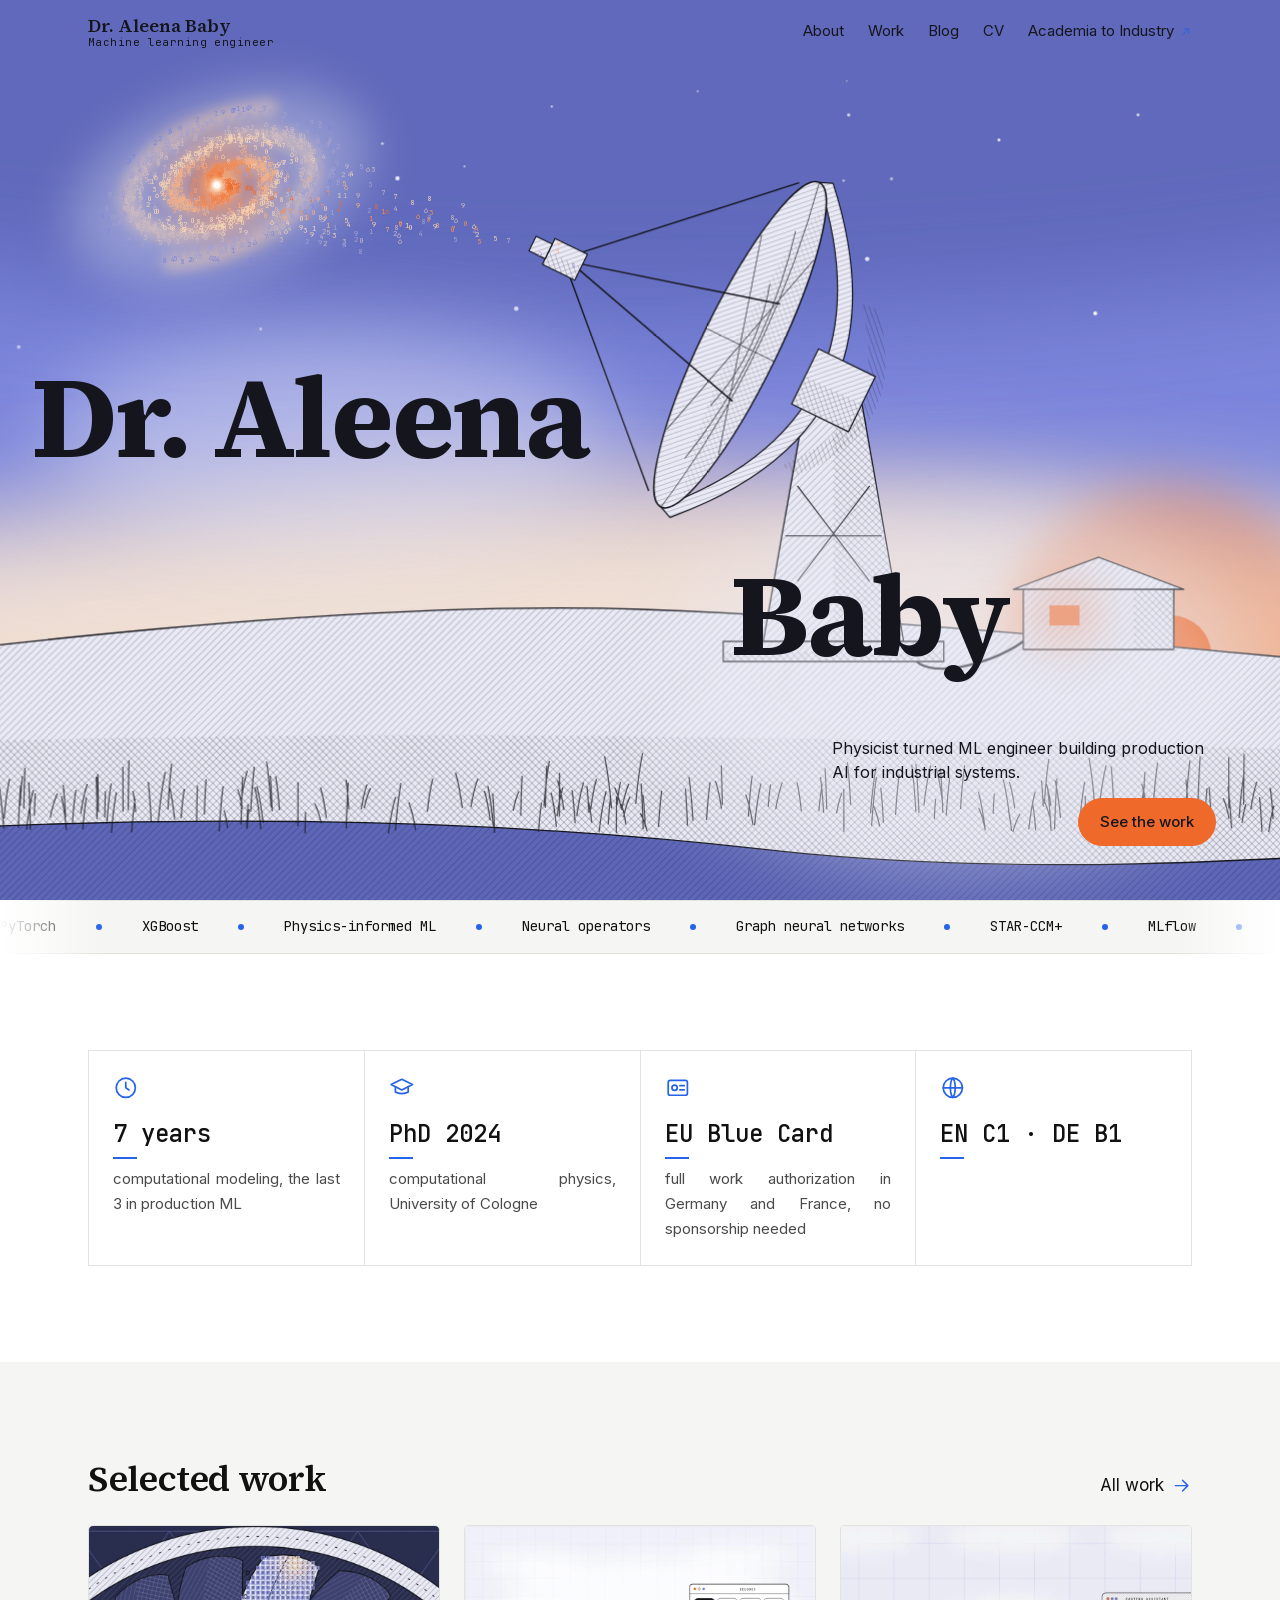
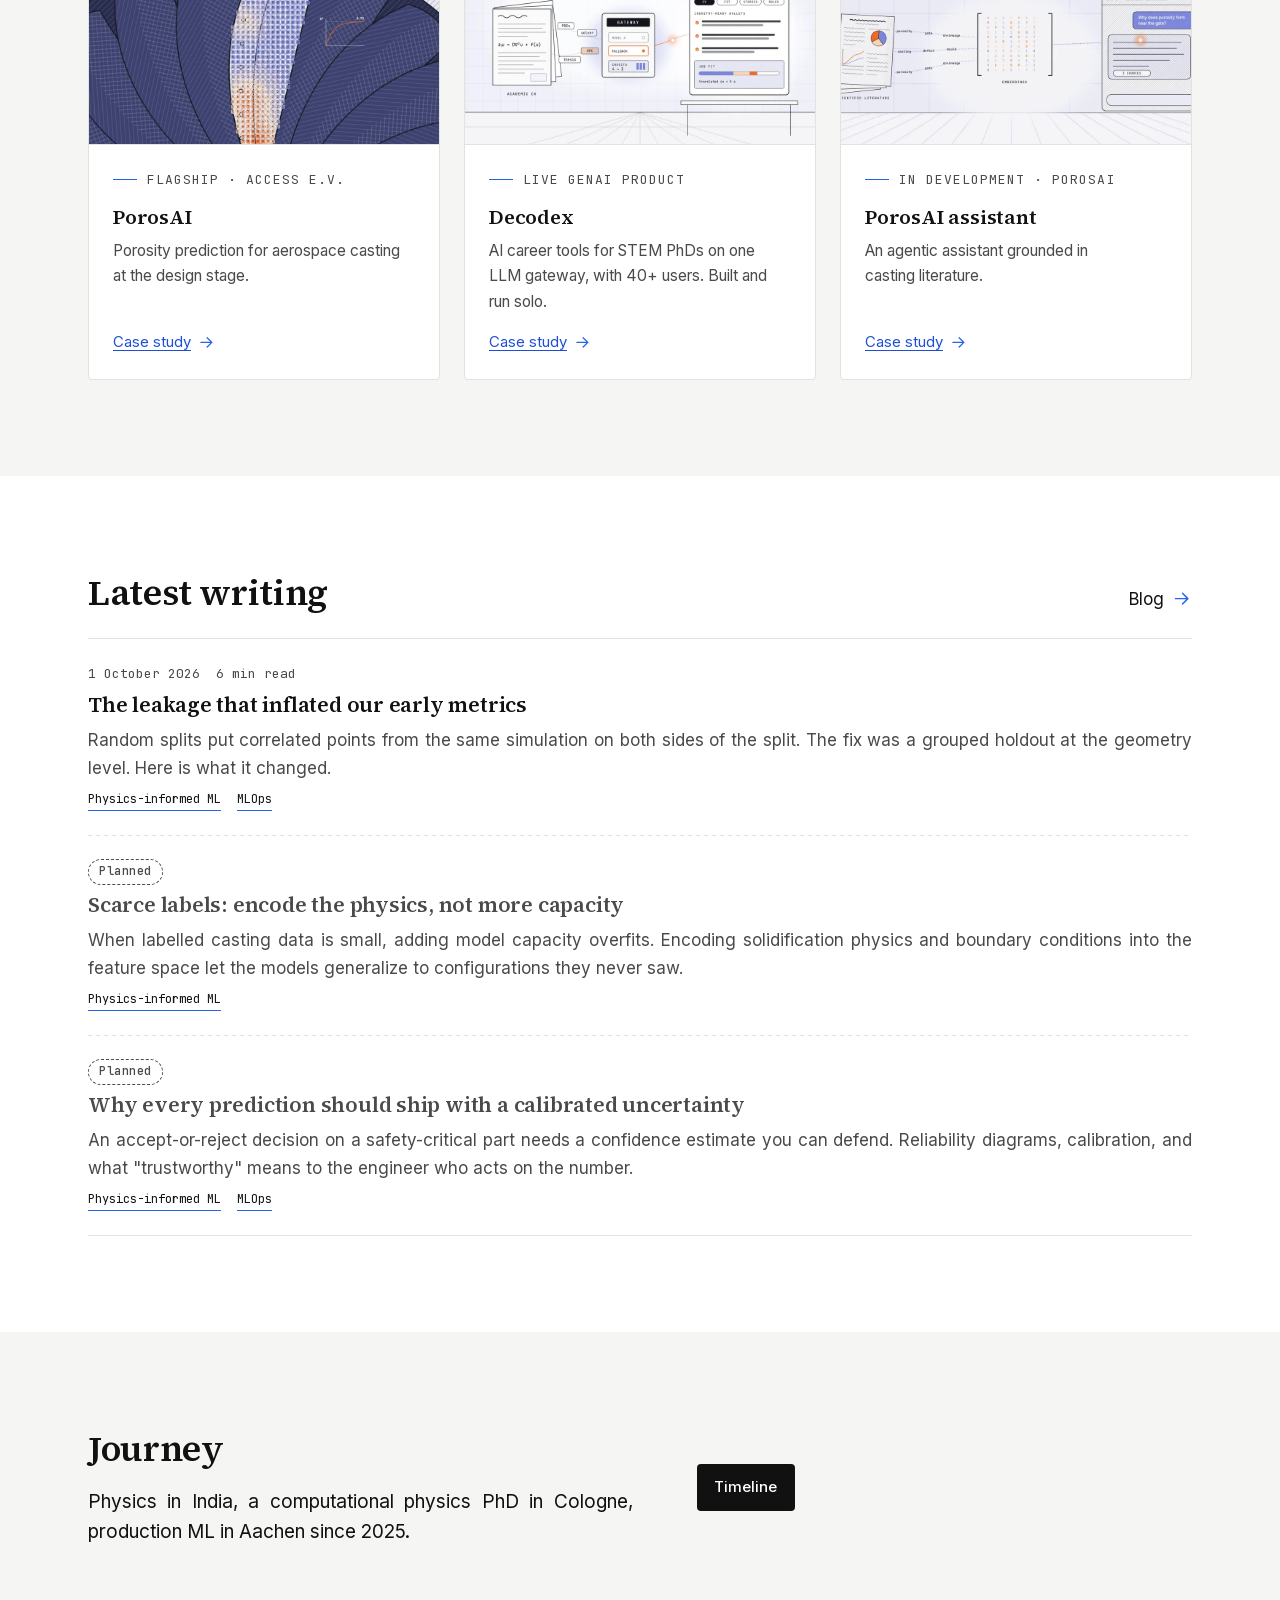
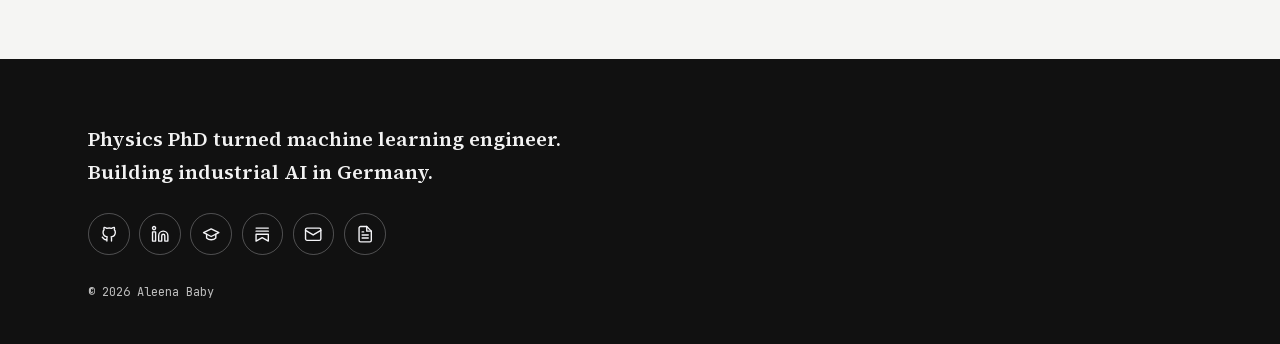
==== commit 71a340bf: "Launch the full site: About, Work, Blog and CV pages" ====
--- a/index.html
+++ b/index.html
@@ -37,12 +37,8 @@
     <button class="nav-toggle" type="button" aria-expanded="false" aria-controls="site-nav">Menu</button>
     <nav class="nav" id="site-nav" aria-label="Main">
       <ul>
-        <li><a href="work.html">Work</a></li>
-        <li><a href="journey.html">Journey</a></li>
-        <li><a href="blog/index.html">Writing</a></li>
-        <li><a href="research.html">Research</a></li>
-        <li><a href="cv/Dr_Aleena_Baby_CV.pdf" download="">CV</a></li>
-        <li><a class="js-email" href="#">Email</a></li>
+        <li><a href="about.html">About</a></li><li><a href="work.html">Work</a></li><li><a href="blog/index.html">Blog</a></li><li><a href="cv.html">CV</a></li>
+        <li><a class="nav-ext" href="https://academiatoindustry.com" rel="noopener">Academia to Industry<svg class="icon" viewBox="0 0 24 24" aria-hidden="true" focusable="false"><path d="M7 17L17 7M9 7h8v8"></path></svg></a></li>
       </ul>
     </nav>
   </div>
@@ -64,7 +60,7 @@
 <symbol id="s4-fg" viewBox="0 0 1600 900" style="overflow:visible"><path d="M-300 -100H40V1100H-300Z" fill="#7c86dc"></path><path d="M-300 -100H40V1100H-300Z" fill="url(#hx-h)"></path><path d="M0 -100H40V1100H0Z" fill="url(#hx-x)"></path><path d="M-300 -100H40V1100H-300Z" fill="none" stroke="#15161d" stroke-width="1.3" stroke-linejoin="round"></path><path d="M1560 -100H1900V1100H1560Z" fill="#7c86dc"></path><path d="M1560 -100H1900V1100H1560Z" fill="url(#hx-h)"></path><path d="M1560 -100H1600V1100H1560Z" fill="url(#hx-x)"></path><path d="M1560 -100H1900V1100H1560Z" fill="none" stroke="#15161d" stroke-width="1.3" stroke-linejoin="round"></path><path d="M-100 820C300 780 1300 900 1700 840" fill="none" stroke="#15161d" stroke-width="3"></path><path d="M-100 838C300 810 1300 880 1700 854" fill="none" stroke="#15161d" stroke-width="2.5"></path><path d="M-100 856C300 840 1300 860 1700 868" fill="none" stroke="#15161d" stroke-width="2"></path><path d="M-100 874C300 870 1300 840 1700 882" fill="none" stroke="#15161d" stroke-width="1.5"></path></symbol>
 <symbol id="s5-sky" viewBox="0 0 1600 900" style="overflow:visible"><rect x="-300" y="-300" width="2200" height="1500" fill="#e9eaf5"></rect><path d="M-200 0V640M-80 0V640M40 0V640M160 0V640M280 0V640M400 0V640M520 0V640M640 0V640M760 0V640M880 0V640M1000 0V640M1120 0V640M1240 0V640M1360 0V640M1480 0V640M1600 0V640M1720 0V640M-200 60H1800M-200 180H1800M-200 300H1800M-200 420H1800M-200 540H1800" stroke="#7c86dc" stroke-width="1.2" opacity=".3"></path><ellipse cx="260" cy="40" rx="220" ry="60" fill="#f4f4f7" opacity="0.9" filter="url(#hx-bloom)"></ellipse><ellipse cx="800" cy="40" rx="220" ry="60" fill="#f4f4f7" opacity="0.9" filter="url(#hx-bloom)"></ellipse><ellipse cx="1340" cy="40" rx="220" ry="60" fill="#f4f4f7" opacity="0.9" filter="url(#hx-bloom)"></ellipse><rect x="-300" y="640" width="2200" height="700" fill="#f4f4f7"></rect><path d="M-300 640H1900" stroke="#15161d" stroke-width="1.2"></path><path d="M320 640L-1120 1100M380 640L-880 1100M440 640L-640 1100M500 640L-400 1100M560 640L-160 1100M620 640L80 1100M680 640L320 1100M740 640L560 1100M800 640L800 1100M860 640L1040 1100M920 640L1280 1100M980 640L1520 1100M1040 640L1760 1100M1100 640L2000 1100M1160 640L2240 1100M1220 640L2480 1100M1280 640L2720 1100" stroke="#7c86dc" stroke-width="1.1" opacity=".45"></path><ellipse cx="800" cy="450" rx="300" ry="220" fill="#f4f4f7" opacity="0.9" filter="url(#hx-bloom)"></ellipse></symbol>
 <symbol id="s5-subject" viewBox="0 0 1600 900" style="overflow:visible"><g transform="rotate(-6 260 448)"><path d="M170 330H350V566H170Z" fill="#f4f4f7"></path><path d="M170 330H350V566H170Z" fill="url(#hx-h)" opacity=".35"></path><path d="M326 330H350V566H326Z" fill="url(#hx-x)" opacity=".5"></path><path d="M170 330H350V566H170Z" fill="none" stroke="#15161d" stroke-width="1.3"></path><path d="M200 348L206 346.6L212 349.4L218 346.6L224 349.4L230 346.6L236 349.4L242 346.6L248 349.4L254 346.6L260 349.4L266 346.6L272 349.4L278 346.6L284 349.4L290 346.6L296 349.4L302 346.6L308 349.4L314 346.6L320 349.4" fill="none" stroke="#15161d" stroke-width="2.4" stroke-linecap="round"></path><path d="M220 360L226 358.6L232 361.4L238 358.6L244 361.4L250 358.6L256 361.4L262 358.6L268 361.4L274 358.6L280 361.4L286 358.6L292 361.4L298 358.6" fill="none" stroke="#15161d" stroke-width="1" opacity=".6"></path><path d="M182 376L188 374.6L194 377.4L200 374.6L206 377.4L212 374.6L218 377.4L224 374.6L230 377.4L236 374.6L242 377.4L248 374.6L254 377.4M182 390L188 388.6L194 391.4L200 388.6L206 391.4L212 388.6L218 391.4L224 388.6L230 391.4L236 388.6L242 391.4L248 388.6L254 391.4M182 404L188 402.6L194 405.4L200 402.6L206 405.4L212 402.6L218 405.4L224 402.6L230 405.4L236 402.6L242 405.4L248 402.6L254 405.4M182 418L188 416.6L194 419.4L200 416.6L206 419.4L212 416.6L218 419.4L224 416.6L230 419.4L236 416.6L242 419.4L248 416.6L254 419.4M182 432L188 430.6L194 433.4L200 430.6L206 433.4L212 430.6L218 433.4L224 430.6M182 446L188 444.6L194 447.4L200 444.6L206 447.4L212 444.6L218 447.4L224 444.6L230 447.4L236 444.6L242 447.4L248 444.6L254 447.4M182 460L188 458.6L194 461.4L200 458.6L206 461.4L212 458.6L218 461.4L224 458.6L230 461.4L236 458.6L242 461.4L248 458.6L254 461.4M182 474L188 472.6L194 475.4L200 472.6L206 475.4L212 472.6L218 475.4L224 472.6L230 475.4L236 472.6L242 475.4L248 472.6L254 475.4M182 488L188 486.6L194 489.4L200 486.6L206 489.4L212 486.6L218 489.4L224 486.6L230 489.4L236 486.6L242 489.4L248 486.6L254 489.4M182 502L188 500.6L194 503.4L200 500.6L206 503.4L212 500.6L218 503.4L224 500.6M182 516L188 514.6L194 517.4L200 514.6L206 517.4L212 514.6L218 517.4L224 514.6L230 517.4L236 514.6L242 517.4L248 514.6L254 517.4M182 530L188 528.6L194 531.4L200 528.6L206 531.4L212 528.6L218 531.4L224 528.6L230 531.4L236 528.6L242 531.4L248 528.6L254 531.4M264 376L270 374.6L276 377.4L282 374.6L288 377.4L294 374.6L300 377.4L306 374.6L312 377.4L318 374.6L324 377.4L330 374.6L336 377.4M264 390L270 388.6L276 391.4L282 388.6L288 391.4L294 388.6L300 391.4L306 388.6L312 391.4L318 388.6L324 391.4L330 388.6L336 391.4M264 404L270 402.6L276 405.4L282 402.6L288 405.4L294 402.6L300 405.4L306 402.6L312 405.4L318 402.6L324 405.4L330 402.6L336 405.4M264 418L270 416.6L276 419.4L282 416.6L288 419.4L294 416.6L300 419.4M264 432L270 430.6L276 433.4L282 430.6L288 433.4L294 430.6L300 433.4L306 430.6L312 433.4L318 430.6L324 433.4L330 430.6L336 433.4M264 446L270 444.6L276 447.4L282 444.6L288 447.4L294 444.6L300 447.4L306 444.6L312 447.4L318 444.6L324 447.4L330 444.6L336 447.4M264 460L270 458.6L276 461.4L282 458.6L288 461.4L294 458.6L300 461.4L306 458.6L312 461.4L318 458.6L324 461.4L330 458.6L336 461.4M264 474L270 472.6L276 475.4L282 472.6L288 475.4L294 472.6L300 475.4M264 488L270 486.6L276 489.4L282 486.6L288 489.4L294 486.6L300 489.4L306 486.6L312 489.4L318 486.6L324 489.4L330 486.6L336 489.4M264 502L270 500.6L276 503.4L282 500.6L288 503.4L294 500.6L300 503.4L306 500.6L312 503.4L318 500.6L324 503.4L330 500.6L336 503.4M264 516L270 514.6L276 517.4L282 514.6L288 517.4L294 514.6L300 517.4L306 514.6L312 517.4L318 514.6L324 517.4L330 514.6L336 517.4M264 530L270 528.6L276 531.4L282 528.6L288 531.4L294 528.6L300 531.4" fill="none" stroke="#15161d" stroke-width="1" opacity=".55" stroke-linejoin="round"></path></g><g transform="rotate(-2 286 436)"><path d="M196 318H376V554H196Z" fill="#f4f4f7"></path><path d="M196 318H376V554H196Z" fill="url(#hx-h)" opacity=".35"></path><path d="M352 318H376V554H352Z" fill="url(#hx-x)" opacity=".5"></path><path d="M196 318H376V554H196Z" fill="none" stroke="#15161d" stroke-width="1.3"></path><path d="M226 336L232 334.6L238 337.4L244 334.6L250 337.4L256 334.6L262 337.4L268 334.6L274 337.4L280 334.6L286 337.4L292 334.6L298 337.4L304 334.6L310 337.4L316 334.6L322 337.4L328 334.6L334 337.4L340 334.6L346 337.4" fill="none" stroke="#15161d" stroke-width="2.4" stroke-linecap="round"></path><path d="M246 348L252 346.6L258 349.4L264 346.6L270 349.4L276 346.6L282 349.4L288 346.6L294 349.4L300 346.6L306 349.4L312 346.6L318 349.4L324 346.6" fill="none" stroke="#15161d" stroke-width="1" opacity=".6"></path><path d="M208 364L214 362.6L220 365.4L226 362.6L232 365.4L238 362.6L244 365.4L250 362.6L256 365.4L262 362.6L268 365.4L274 362.6L280 365.4M208 378L214 376.6L220 379.4L226 376.6L232 379.4L238 376.6L244 379.4L250 376.6L256 379.4L262 376.6L268 379.4L274 376.6L280 379.4M208 392L214 390.6L220 393.4L226 390.6L232 393.4L238 390.6L244 393.4L250 390.6L256 393.4L262 390.6L268 393.4L274 390.6L280 393.4M208 406L214 404.6L220 407.4L226 404.6L232 407.4L238 404.6L244 407.4L250 404.6L256 407.4L262 404.6L268 407.4L274 404.6L280 407.4M208 420L214 418.6L220 421.4L226 418.6L232 421.4L238 418.6L244 421.4L250 418.6M208 434L214 432.6L220 435.4L226 432.6L232 435.4L238 432.6L244 435.4L250 432.6L256 435.4L262 432.6L268 435.4L274 432.6L280 435.4M208 448L214 446.6L220 449.4L226 446.6L232 449.4L238 446.6L244 449.4L250 446.6L256 449.4L262 446.6L268 449.4L274 446.6L280 449.4M208 462L214 460.6L220 463.4L226 460.6L232 463.4L238 460.6L244 463.4L250 460.6L256 463.4L262 460.6L268 463.4L274 460.6L280 463.4M208 476L214 474.6L220 477.4L226 474.6L232 477.4L238 474.6L244 477.4L250 474.6L256 477.4L262 474.6L268 477.4L274 474.6L280 477.4M208 490L214 488.6L220 491.4L226 488.6L232 491.4L238 488.6L244 491.4L250 488.6M208 504L214 502.6L220 505.4L226 502.6L232 505.4L238 502.6L244 505.4L250 502.6L256 505.4L262 502.6L268 505.4L274 502.6L280 505.4M208 518L214 516.6L220 519.4L226 516.6L232 519.4L238 516.6L244 519.4L250 516.6L256 519.4L262 516.6L268 519.4L274 516.6L280 519.4M290 364L296 362.6L302 365.4L308 362.6L314 365.4L320 362.6L326 365.4L332 362.6L338 365.4L344 362.6L350 365.4L356 362.6L362 365.4M290 378L296 376.6L302 379.4L308 376.6L314 379.4L320 376.6L326 379.4L332 376.6L338 379.4L344 376.6L350 379.4L356 376.6L362 379.4M290 392L296 390.6L302 393.4L308 390.6L314 393.4L320 390.6L326 393.4L332 390.6L338 393.4L344 390.6L350 393.4L356 390.6L362 393.4M290 406L296 404.6L302 407.4L308 404.6L314 407.4L320 404.6L326 407.4M290 420L296 418.6L302 421.4L308 418.6L314 421.4L320 418.6L326 421.4L332 418.6L338 421.4L344 418.6L350 421.4L356 418.6L362 421.4M290 434L296 432.6L302 435.4L308 432.6L314 435.4L320 432.6L326 435.4L332 432.6L338 435.4L344 432.6L350 435.4L356 432.6L362 435.4M290 448L296 446.6L302 449.4L308 446.6L314 449.4L320 446.6L326 449.4L332 446.6L338 449.4L344 446.6L350 449.4L356 446.6L362 449.4M290 462L296 460.6L302 463.4L308 460.6L314 463.4L320 460.6L326 463.4M290 476L296 474.6L302 477.4L308 474.6L314 477.4L320 474.6L326 477.4L332 474.6L338 477.4L344 474.6L350 477.4L356 474.6L362 477.4M290 490L296 488.6L302 491.4L308 488.6L314 491.4L320 488.6L326 491.4L332 488.6L338 491.4L344 488.6L350 491.4L356 488.6L362 491.4M290 504L296 502.6L302 505.4L308 502.6L314 505.4L320 502.6L326 505.4L332 502.6L338 505.4L344 502.6L350 505.4L356 502.6L362 505.4M290 518L296 516.6L302 519.4L308 516.6L314 519.4L320 516.6L326 519.4" fill="none" stroke="#15161d" stroke-width="1" opacity=".55" stroke-linejoin="round"></path></g><g transform="rotate(3 312 424)"><path d="M222 306H402V542H222Z" fill="#f4f4f7"></path><path d="M222 306H402V542H222Z" fill="url(#hx-h)" opacity=".35"></path><path d="M378 306H402V542H378Z" fill="url(#hx-x)" opacity=".5"></path><path d="M222 306H402V542H222Z" fill="none" stroke="#15161d" stroke-width="1.3"></path><path d="M252 324L258 322.6L264 325.4L270 322.6L276 325.4L282 322.6L288 325.4L294 322.6L300 325.4L306 322.6L312 325.4L318 322.6L324 325.4L330 322.6L336 325.4L342 322.6L348 325.4L354 322.6L360 325.4L366 322.6L372 325.4" fill="none" stroke="#15161d" stroke-width="2.4" stroke-linecap="round"></path><path d="M272 336L278 334.6L284 337.4L290 334.6L296 337.4L302 334.6L308 337.4L314 334.6L320 337.4L326 334.6L332 337.4L338 334.6L344 337.4L350 334.6" fill="none" stroke="#15161d" stroke-width="1" opacity=".6"></path><path d="M234 352L240 350.6L246 353.4L252 350.6L258 353.4L264 350.6L270 353.4L276 350.6L282 353.4L288 350.6L294 353.4L300 350.6L306 353.4M234 366L240 364.6L246 367.4L252 364.6L258 367.4L264 364.6L270 367.4L276 364.6L282 367.4L288 364.6L294 367.4L300 364.6L306 367.4M234 380L240 378.6L246 381.4L252 378.6L258 381.4L264 378.6L270 381.4L276 378.6L282 381.4L288 378.6L294 381.4L300 378.6L306 381.4M234 394L240 392.6L246 395.4L252 392.6L258 395.4L264 392.6L270 395.4L276 392.6L282 395.4L288 392.6L294 395.4L300 392.6L306 395.4M234 408L240 406.6L246 409.4L252 406.6L258 409.4L264 406.6L270 409.4L276 406.6M234 492L240 490.6L246 493.4L252 490.6L258 493.4L264 490.6L270 493.4L276 490.6L282 493.4L288 490.6L294 493.4L300 490.6L306 493.4M234 506L240 504.6L246 507.4L252 504.6L258 507.4L264 504.6L270 507.4L276 504.6L282 507.4L288 504.6L294 507.4L300 504.6L306 507.4M316 352L322 350.6L328 353.4L334 350.6L340 353.4L346 350.6L352 353.4L358 350.6L364 353.4L370 350.6L376 353.4L382 350.6L388 353.4M316 436L322 434.6L328 437.4L334 434.6L340 437.4L346 434.6L352 437.4L358 434.6L364 437.4L370 434.6L376 437.4L382 434.6L388 437.4M316 450L322 448.6L328 451.4L334 448.6L340 451.4L346 448.6L352 451.4M316 464L322 462.6L328 465.4L334 462.6L340 465.4L346 462.6L352 465.4L358 462.6L364 465.4L370 462.6L376 465.4L382 462.6L388 465.4M316 478L322 476.6L328 479.4L334 476.6L340 479.4L346 476.6L352 479.4L358 476.6L364 479.4L370 476.6L376 479.4L382 476.6L388 479.4M316 492L322 490.6L328 493.4L334 490.6L340 493.4L346 490.6L352 493.4L358 490.6L364 493.4L370 490.6L376 493.4L382 490.6L388 493.4M316 506L322 504.6L328 507.4L334 504.6L340 507.4L346 504.6L352 507.4" fill="none" stroke="#15161d" stroke-width="1" opacity=".55" stroke-linejoin="round"></path><path d="M234 424V480H306" fill="none" stroke="#15161d" stroke-width="1"></path><path d="M236 474C254 470 264 444 282 440S298 430 304 428" fill="none" stroke="#ef6a2a" stroke-width="1.6"></path><path d="M236 476C258 474 274 458 304 450" fill="none" stroke="#7c86dc" stroke-width="1.4"></path><path d="M352 382L352 356A26 26 0 0 1 368.2 402.4Z" fill="#7c86dc" stroke="#15161d" stroke-width="1"></path><path d="M352 382L368.2 402.4A26 26 0 0 1 329.7 395.4Z" fill="#f7d5b5" stroke="#15161d" stroke-width="1"></path><path d="M352 382L329.7 395.4A26 26 0 0 1 351.9 356Z" fill="#ef6a2a" stroke="#15161d" stroke-width="1"></path></g><text x="302" y="590" text-anchor="middle" font-family="JetBrains Mono, monospace" font-size="11" letter-spacing="2" fill="#15161d">SCIENTIFIC LITERATURE</text><path d="M410 360C520 360 580 380 690 380" fill="none" stroke="#15161d" stroke-width="1" stroke-dasharray="2 10" opacity=".45"></path><path d="M410 430C520 430 580 420 690 420" fill="none" stroke="#15161d" stroke-width="1" stroke-dasharray="2 10" opacity=".45"></path><path d="M410 500C520 500 580 460 690 460" fill="none" stroke="#15161d" stroke-width="1" stroke-dasharray="2 10" opacity=".45"></path><path d="M690 300H940V510H690Z" fill="#f4f4f7" opacity=".6"></path><path d="M702 300H690V510H702M928 300H940V510H928" fill="none" stroke="#15161d" stroke-width="2.4"></path><text x="815" y="536" text-anchor="middle" font-family="JetBrains Mono, monospace" font-size="11" letter-spacing="2" fill="#15161d">EMBEDDINGS</text><path d="M940 405C1010 405 1050 400 1110 400" fill="none" stroke="#15161d" stroke-width="1" stroke-dasharray="2 10" opacity=".45"></path><path d="M1124 230H1456Q1470 230 1470 244V616Q1470 630 1456 630H1124Q1110 630 1110 616V244Q1110 230 1124 230Z" fill="#f4f4f7"></path><path d="M1124 230H1456Q1470 230 1470 244V616Q1470 630 1456 630H1124Q1110 630 1110 616V244Q1110 230 1124 230Z" fill="url(#hx-h)"></path><path d="M1448 244H1470V616H1448Z" fill="url(#hx-x)"></path><path d="M1124 230H1456Q1470 230 1470 244V616Q1470 630 1456 630H1124Q1110 630 1110 616V244Q1110 230 1124 230Z" fill="none" stroke="#15161d" stroke-width="1.3" stroke-linejoin="round"></path><path d="M1110 270H1470" stroke="#15161d" stroke-width="1.1"></path><circle cx="1130" cy="250" r="4" fill="#ef6a2a" stroke="#15161d" stroke-width=".8"></circle><circle cx="1144" cy="250" r="4" fill="#7c86dc" stroke="#15161d" stroke-width=".8"></circle><circle cx="1158" cy="250" r="4" fill="#7c86dc" stroke="#15161d" stroke-width=".8"></circle><text x="1190" y="255" font-family="JetBrains Mono, monospace" font-size="11" letter-spacing="2" fill="#15161d">CASTING ASSISTANT</text><g data-k="q" opacity="0"><path d="M1228 294H1436Q1450 294 1450 308V338Q1450 352 1436 352H1228Q1214 352 1214 338V308Q1214 294 1228 294Z" fill="#7c86dc"></path><path d="M1228 294H1436Q1450 294 1450 308V338Q1450 352 1436 352H1228Q1214 352 1214 338V308Q1214 294 1228 294Z" fill="url(#hx-hp)"></path><path d="M1228 294H1436Q1450 294 1450 308V338Q1450 352 1436 352H1228Q1214 352 1214 338V308Q1214 294 1228 294Z" fill="none" stroke="#15161d" stroke-width="1.3" stroke-linejoin="round"></path><text x="1232" y="318" font-family="Inter, system-ui, sans-serif" font-size="14" fill="#f4f4f7">Why does porosity form</text><text x="1232" y="338" font-family="Inter, system-ui, sans-serif" font-size="14" fill="#f4f4f7">near the gate?</text></g><g data-k="typing" opacity="0"><path d="M1144 372H1192Q1206 372 1206 386V394Q1206 408 1192 408H1144Q1130 408 1130 394V386Q1130 372 1144 372Z" fill="#e9eaf5"></path><path d="M1144 372H1192Q1206 372 1206 386V394Q1206 408 1192 408H1144Q1130 408 1130 394V386Q1130 372 1144 372Z" fill="url(#hx-h)"></path><path d="M1144 372H1192Q1206 372 1206 386V394Q1206 408 1192 408H1144Q1130 408 1130 394V386Q1130 372 1144 372Z" fill="none" stroke="#15161d" stroke-width="1.3" stroke-linejoin="round"></path><circle cx="1152" cy="390" r="4" fill="#15161d" opacity=".6"></circle><circle cx="1168" cy="390" r="4" fill="#15161d" opacity=".6"></circle><circle cx="1184" cy="390" r="4" fill="#15161d" opacity=".6"></circle></g><g data-k="a" opacity="0"><path d="M1144 372H1396Q1410 372 1410 386V508Q1410 522 1396 522H1144Q1130 522 1130 508V386Q1130 372 1144 372Z" fill="#e9eaf5"></path><path d="M1144 372H1396Q1410 372 1410 386V508Q1410 522 1396 522H1144Q1130 522 1130 508V386Q1130 372 1144 372Z" fill="url(#hx-h)"></path><path d="M1144 372H1396Q1410 372 1410 386V508Q1410 522 1396 522H1144Q1130 522 1130 508V386Q1130 372 1144 372Z" fill="none" stroke="#15161d" stroke-width="1.3" stroke-linejoin="round"></path><path d="M1148 398H1378" stroke="#15161d" stroke-width="2.2" stroke-linecap="round" opacity=".7"></path><path d="M1148 418H1362" stroke="#15161d" stroke-width="2.2" stroke-linecap="round" opacity=".7"></path><path d="M1148 438H1386" stroke="#15161d" stroke-width="2.2" stroke-linecap="round" opacity=".7"></path><path d="M1148 458H1338" stroke="#15161d" stroke-width="2.2" stroke-linecap="round" opacity=".7"></path><path d="M1148 478H1268" stroke="#15161d" stroke-width="2.2" stroke-linecap="round" opacity=".7"></path><g transform="translate(1148 492)"><path d="M10 0H116Q126 0 126 10V10Q126 20 116 20H10Q0 20 0 10V10Q0 0 10 0Z" fill="#f4f4f7" stroke="#15161d" stroke-width="1"></path><text x="63" y="14" text-anchor="middle" font-family="JetBrains Mono, monospace" font-size="10" letter-spacing="1" fill="#15161d">3 SOURCES</text></g></g><path d="M1145 574H1403Q1422 574 1422 593V593Q1422 612 1403 612H1145Q1126 612 1126 593V593Q1126 574 1145 574Z" fill="#e9eaf5" stroke="#15161d" stroke-width="1.1"></path><circle cx="1440" cy="593" r="16" fill="#ef6a2a" stroke="#15161d" stroke-width="1.1"></circle><path d="M1434 593H1446M1441 588L1446 593L1441 598" stroke="#15161d" stroke-width="1.6" fill="none" stroke-linecap="round"></path></symbol>
-<symbol id="s5-fg" viewBox="0 0 1600 900" style="overflow:visible"><path d="M-300 -100H40V1100H-300Z" fill="#7c86dc"></path><path d="M-300 -100H40V1100H-300Z" fill="url(#hx-h)"></path><path d="M0 -100H40V1100H0Z" fill="url(#hx-x)"></path><path d="M-300 -100H40V1100H-300Z" fill="none" stroke="#15161d" stroke-width="1.3" stroke-linejoin="round"></path><path d="M1560 -100H1900V1100H1560Z" fill="#7c86dc"></path><path d="M1560 -100H1900V1100H1560Z" fill="url(#hx-h)"></path><path d="M1560 -100H1600V1100H1560Z" fill="url(#hx-x)"></path><path d="M1560 -100H1900V1100H1560Z" fill="none" stroke="#15161d" stroke-width="1.3" stroke-linejoin="round"></path><path d="M-100 820C300 780 1300 900 1700 840" fill="none" stroke="#15161d" stroke-width="3"></path><path d="M-100 838C300 810 1300 880 1700 854" fill="none" stroke="#15161d" stroke-width="2.5"></path><path d="M-100 856C300 840 1300 860 1700 868" fill="none" stroke="#15161d" stroke-width="2"></path><path d="M-100 874C300 870 1300 840 1700 882" fill="none" stroke="#15161d" stroke-width="1.5"></path></symbol>
+<symbol id="s5-fg" viewBox="0 0 1600 900" style="overflow:visible"><path d="M-300 -100H40V1100H-300Z" fill="#7c86dc"></path><path d="M-300 -100H40V1100H-300Z" fill="url(#hx-h)"></path><path d="M0 -100H40V1100H0Z" fill="url(#hx-x)"></path><path d="M-300 -100H40V1100H-300Z" fill="none" stroke="#15161d" stroke-width="1.3" stroke-linejoin="round"></path><path d="M1560 -100H1900V1100H1560Z" fill="#7c86dc"></path><path d="M1560 -100H1900V1100H1560Z" fill="url(#hx-h)"></path><path d="M1560 -100H1600V1100H1560Z" fill="url(#hx-x)"></path><path d="M1560 -100H1900V1100H1560Z" fill="none" stroke="#15161d" stroke-width="1.3" stroke-linejoin="round"></path><path d="M-100 820C300 780 1300 900 1700 840" fill="none" stroke="#15161d" stroke-width="3"></path><path d="M-100 838C300 810 1300 880 1700 854" fill="none" stroke="#15161d" stroke-width="2.5"></path><path d="M-100 856C300 840 1300 860 1700 868" fill="none" stroke="#15161d" stroke-width="2"></path><path d="M-100 874C300 870 1300 840 1700 882" fill="none" stroke="#15161d" stroke-width="1.5"></path></symbol><symbol id="s6-sky" viewBox="0 0 1600 900" style="overflow:visible"><rect x="-300" y="-300" width="2200" height="1500" fill="#e9eaf5"></rect><path d="M-200 0V640M-80 0V640M40 0V640M160 0V640M280 0V640M400 0V640M520 0V640M640 0V640M760 0V640M880 0V640M1000 0V640M1120 0V640M1240 0V640M1360 0V640M1480 0V640M1600 0V640M1720 0V640M-200 60H1800M-200 180H1800M-200 300H1800M-200 420H1800M-200 540H1800" stroke="#7c86dc" stroke-width="1.2" opacity=".3"></path><ellipse cx="260" cy="40" rx="220" ry="60" fill="#f4f4f7" opacity="0.9" filter="url(#hx-bloom)"></ellipse><ellipse cx="800" cy="40" rx="220" ry="60" fill="#f4f4f7" opacity="0.9" filter="url(#hx-bloom)"></ellipse><ellipse cx="1340" cy="40" rx="220" ry="60" fill="#f4f4f7" opacity="0.9" filter="url(#hx-bloom)"></ellipse><rect x="-300" y="640" width="2200" height="700" fill="#f4f4f7"></rect><path d="M-300 640H1900" stroke="#15161d" stroke-width="1.2"></path><path d="M320 640L-1120 1100M380 640L-880 1100M440 640L-640 1100M500 640L-400 1100M560 640L-160 1100M620 640L80 1100M680 640L320 1100M740 640L560 1100M800 640L800 1100M860 640L1040 1100M920 640L1280 1100M980 640L1520 1100M1040 640L1760 1100M1100 640L2000 1100M1160 640L2240 1100M1220 640L2480 1100M1280 640L2720 1100" stroke="#7c86dc" stroke-width="1.1" opacity=".45"></path><ellipse cx="800" cy="450" rx="300" ry="220" fill="#f4f4f7" opacity="0.9" filter="url(#hx-bloom)"></ellipse></symbol><symbol id="s6-subject" viewBox="0 0 1600 900" style="overflow:visible"><g transform="rotate(-6 265.0 440.0)"><path d="M170 320H360V560H170Z" fill="#f4f4f7"></path><path d="M170 320H360V560H170Z" fill="url(#hx-h)" opacity=".35"></path><path d="M336 320H360V560H336Z" fill="url(#hx-x)" opacity=".5"></path><path d="M170 320H360V560H170Z" fill="none" stroke="#15161d" stroke-width="1.3"></path></g><g transform="rotate(-2 283.0 432.0)"><path d="M188 312H378V552H188Z" fill="#f4f4f7"></path><path d="M188 312H378V552H188Z" fill="url(#hx-h)" opacity=".35"></path><path d="M354 312H378V552H354Z" fill="url(#hx-x)" opacity=".5"></path><path d="M188 312H378V552H188Z" fill="none" stroke="#15161d" stroke-width="1.3"></path></g><g transform="rotate(1 299.0 426.0)"><path d="M204 306H394V546H204Z" fill="#f4f4f7"></path><path d="M204 306H394V546H204Z" fill="url(#hx-h)" opacity=".35"></path><path d="M370 306H394V546H370Z" fill="url(#hx-x)" opacity=".5"></path><path d="M204 306H394V546H204Z" fill="none" stroke="#15161d" stroke-width="1.3"></path><path d="M230 328L236 326.6 L242 329.4 L248 326.6 L254 329.4 L260 326.6 L266 329.4 L272 326.6 L278 329.4 L284 326.6 L290 329.4 L296 326.6 L302 329.4 L308 326.6 L314 329.4 L320 326.6 L326 329.4 L332 326.6 L338 329.4 L344 326.6 L350 329.4 L356 326.6 L362 329.4" fill="none" stroke="#15161d" stroke-width="2.4" opacity="1" stroke-linecap="round"></path><path d="M218 352L224 350.6 L230 353.4 L236 350.6 L242 353.4 L248 350.6 L254 353.4 L260 350.6 L266 353.4 L272 350.6 L278 353.4 L284 350.6 L290 353.4 L296 350.6 L302 353.4 L308 350.6 L314 353.4 L320 350.6 L326 353.4 L332 350.6" fill="none" stroke="#15161d" stroke-width="1" opacity="0.55" stroke-linecap="round"></path><path d="M218 365L224 363.6 L230 366.4 L236 363.6 L242 366.4 L248 363.6 L254 366.4 L260 363.6 L266 366.4 L272 363.6 L278 366.4 L284 363.6 L290 366.4 L296 363.6 L302 366.4 L308 363.6 L314 366.4 L320 363.6 L326 366.4 L332 363.6 L338 366.4 L344 363.6 L350 366.4" fill="none" stroke="#15161d" stroke-width="1" opacity="0.55" stroke-linecap="round"></path><path d="M218 378L224 376.6 L230 379.4 L236 376.6 L242 379.4 L248 376.6 L254 379.4 L260 376.6 L266 379.4 L272 376.6 L278 379.4 L284 376.6 L290 379.4 L296 376.6 L302 379.4 L308 376.6 L314 379.4 L320 376.6 L326 379.4 L332 376.6" fill="none" stroke="#15161d" stroke-width="1" opacity="0.55" stroke-linecap="round"></path><path d="M218 391L224 389.6 L230 392.4 L236 389.6 L242 392.4 L248 389.6 L254 392.4 L260 389.6 L266 392.4 L272 389.6 L278 392.4 L284 389.6 L290 392.4 L296 389.6 L302 392.4 L308 389.6 L314 392.4 L320 389.6 L326 392.4 L332 389.6 L338 392.4 L344 389.6 L350 392.4" fill="none" stroke="#15161d" stroke-width="1" opacity="0.55" stroke-linecap="round"></path><text x="220" y="424" font-family="JetBrains Mono, monospace" font-size="15" fill="#15161d">∂ₜu = D∇²u + f(u)</text><path d="M218 450L224 448.6 L230 451.4 L236 448.6 L242 451.4 L248 448.6 L254 451.4 L260 448.6 L266 451.4 L272 448.6 L278 451.4 L284 448.6 L290 451.4 L296 448.6 L302 451.4 L308 448.6 L314 451.4 L320 448.6 L326 451.4 L332 448.6 L338 451.4 L344 448.6 L350 451.4" fill="none" stroke="#15161d" stroke-width="1" opacity="0.55" stroke-linecap="round"></path><path d="M218 463L224 461.6 L230 464.4 L236 461.6 L242 464.4 L248 461.6 L254 464.4 L260 461.6 L266 464.4 L272 461.6 L278 464.4 L284 461.6 L290 464.4 L296 461.6 L302 464.4 L308 461.6 L314 464.4 L320 461.6 L326 464.4 L332 461.6" fill="none" stroke="#15161d" stroke-width="1" opacity="0.55" stroke-linecap="round"></path><path d="M218 476L224 474.6 L230 477.4 L236 474.6 L242 477.4 L248 474.6 L254 477.4 L260 474.6 L266 477.4 L272 474.6 L278 477.4 L284 474.6 L290 477.4 L296 474.6 L302 477.4 L308 474.6 L314 477.4" fill="none" stroke="#15161d" stroke-width="1" opacity="0.55" stroke-linecap="round"></path><path d="M218 489L224 487.6 L230 490.4 L236 487.6 L242 490.4 L248 487.6 L254 490.4 L260 487.6 L266 490.4 L272 487.6 L278 490.4 L284 487.6 L290 490.4 L296 487.6 L302 490.4 L308 487.6 L314 490.4 L320 487.6 L326 490.4 L332 487.6 L338 490.4 L344 487.6 L350 490.4" fill="none" stroke="#15161d" stroke-width="1" opacity="0.55" stroke-linecap="round"></path><path d="M218 502L224 500.6 L230 503.4 L236 500.6 L242 503.4 L248 500.6 L254 503.4 L260 500.6 L266 503.4 L272 500.6 L278 503.4 L284 500.6 L290 503.4 L296 500.6 L302 503.4 L308 500.6 L314 503.4 L320 500.6 L326 503.4 L332 500.6" fill="none" stroke="#15161d" stroke-width="1" opacity="0.55" stroke-linecap="round"></path><path d="M218 515L224 513.6 L230 516.4 L236 513.6 L242 516.4 L248 513.6 L254 516.4 L260 513.6 L266 516.4 L272 513.6 L278 516.4 L284 513.6 L290 516.4 L296 513.6 L302 516.4 L308 513.6 L314 516.4" fill="none" stroke="#15161d" stroke-width="1" opacity="0.55" stroke-linecap="round"></path><text x="299.0" y="580" text-anchor="middle" font-family="JetBrains Mono, monospace" font-size="12" letter-spacing="2" fill="#15161d" transform="rotate(-1 299.0 576)">ACADEMIC CV</text></g><path d="M710 320H890Q900 320 900 330V572Q900 582 890 582H710Q700 582 700 572V330Q700 320 710 320Z" fill="#f4f4f7"></path><path d="M710 320H890Q900 320 900 330V572Q900 582 890 582H710Q700 582 700 572V330Q700 320 710 320Z" fill="url(#hx-h)" opacity=".35"></path><path d="M710 320H890Q900 320 900 330V572Q900 582 890 582H710Q700 582 700 572V330Q700 320 710 320Z" fill="none" stroke="#15161d" stroke-width="1.6" stroke-linejoin="round"></path><path d="M716 336H884V370H716Z" fill="#15161d"></path><text x="800" y="358" text-anchor="middle" font-family="JetBrains Mono, monospace" font-size="14" letter-spacing="4" fill="#f4f4f7">GATEWAY</text><g data-k="la"><path d="M726 388H874Q880 388 880 394V420Q880 426 874 426H726Q720 426 720 420V394Q720 388 726 388Z" fill="#ffffff"></path><path d="M726 388H874Q880 388 880 394V420Q880 426 874 426H726Q720 426 720 420V394Q720 388 726 388Z" fill="none" stroke="#15161d" stroke-width="1.2" stroke-linejoin="round"></path><text x="734" y="412" font-family="JetBrains Mono, monospace" font-size="12" fill="#15161d">MODEL A</text><circle cx="862" cy="407" r="6" fill="none" stroke="#15161d" stroke-width="1.2"></circle></g><path d="M726 444H874Q880 444 880 450V476Q880 482 874 482H726Q720 482 720 476V450Q720 444 726 444Z" fill="#ffffff"></path><path d="M726 444H874Q880 444 880 450V476Q880 482 874 482H726Q720 482 720 476V450Q720 444 726 444Z" fill="none" stroke="#15161d" stroke-width="1.2" stroke-linejoin="round"></path><text x="734" y="468" font-family="JetBrains Mono, monospace" font-size="12" fill="#15161d">FALLBACK</text><circle cx="862" cy="463" r="6" fill="none" stroke="#15161d" stroke-width="1.2"></circle><g data-k="lb" opacity="0"><path d="M726 444H874Q880 444 880 450V476Q880 482 874 482H726Q720 482 720 476V450Q720 444 726 444Z" fill="none"></path><path d="M726 444H874Q880 444 880 450V476Q880 482 874 482H726Q720 482 720 476V450Q720 444 726 444Z" fill="none" stroke="#ef6a2a" stroke-width="2.2" stroke-linejoin="round"></path><circle cx="862" cy="463" r="6" fill="#ef6a2a"></circle></g><path d="M726 500H874Q880 500 880 506V556Q880 562 874 562H726Q720 562 720 556V506Q720 500 726 500Z" fill="#e9eaf5"></path><path d="M726 500H874Q880 500 880 506V556Q880 562 874 562H726Q720 562 720 556V506Q720 500 726 500Z" fill="none" stroke="#15161d" stroke-width="1.1" stroke-linejoin="round"></path><text x="734" y="522" font-family="JetBrains Mono, monospace" font-size="11" letter-spacing="2" fill="#15161d">CREDITS</text><g data-k="c4"><text x="734" y="548" font-family="JetBrains Mono, monospace" font-size="18" fill="#15161d">4</text></g><g data-k="c3" opacity="0"><text x="734" y="548" font-family="JetBrains Mono, monospace" font-size="18" fill="#15161d">3</text></g><path d="M820 516h11v34h-11Z" fill="#7c86dc" stroke="#15161d" stroke-width=".8"></path><path d="M836 516h11v34h-11Z" fill="#7c86dc" stroke="#15161d" stroke-width=".8"></path><path d="M852 516h11v34h-11Z" fill="#7c86dc" stroke="#15161d" stroke-width=".8"></path><g data-k="c4"><path d="M868 516h11v34h-11Z" fill="#7c86dc" stroke="#15161d" stroke-width=".8"></path></g><path d="M1122 286H1428Q1440 286 1440 298V614Q1440 626 1428 626H1122Q1110 626 1110 614V298Q1110 286 1122 286Z" fill="#f4f4f7"></path><path d="M1122 286H1428Q1440 286 1440 298V614Q1440 626 1428 626H1122Q1110 626 1110 614V298Q1110 286 1122 286Z" fill="url(#hx-h)" opacity=".35"></path><path d="M1122 286H1428Q1440 286 1440 298V614Q1440 626 1428 626H1122Q1110 626 1110 614V298Q1110 286 1122 286Z" fill="none" stroke="#15161d" stroke-width="1.6" stroke-linejoin="round"></path><path d="M1110 320H1440" stroke="#15161d" stroke-width="1.2"></path><circle cx="1130" cy="303" r="5" fill="#ef6a2a" stroke="#15161d" stroke-width=".8"></circle><circle cx="1147" cy="303" r="5" fill="#f7d5b5" stroke="#15161d" stroke-width=".8"></circle><circle cx="1164" cy="303" r="5" fill="#7c86dc" stroke="#15161d" stroke-width=".8"></circle><text x="1295.0" y="308" text-anchor="middle" font-family="JetBrains Mono, monospace" font-size="11" letter-spacing="3" fill="#15161d">DECODEX</text><path d="M1138 336H1176Q1188 336 1188 348Q1188 360 1176 360H1138Q1126 360 1126 348Q1126 336 1138 336Z" fill="#15161d" stroke="#15161d" stroke-width="1"></path><text x="1157.0" y="352" text-anchor="middle" font-family="JetBrains Mono, monospace" font-size="10" letter-spacing="1" fill="#f4f4f7">CV</text><path d="M1208 336H1246Q1258 336 1258 348Q1258 360 1246 360H1208Q1196 360 1196 348Q1196 336 1208 336Z" fill="#ffffff" stroke="#15161d" stroke-width="1"></path><text x="1227.0" y="352" text-anchor="middle" font-family="JetBrains Mono, monospace" font-size="10" letter-spacing="1" fill="#15161d">FIT</text><path d="M1278 336H1332Q1344 336 1344 348Q1344 360 1332 360H1278Q1266 360 1266 348Q1266 336 1278 336Z" fill="#ffffff" stroke="#15161d" stroke-width="1"></path><text x="1305.0" y="352" text-anchor="middle" font-family="JetBrains Mono, monospace" font-size="10" letter-spacing="1" fill="#15161d">STORIES</text><path d="M1364 336H1402Q1414 336 1414 348Q1414 360 1402 360H1364Q1352 360 1352 348Q1352 336 1364 336Z" fill="#ffffff" stroke="#15161d" stroke-width="1"></path><text x="1383.0" y="352" text-anchor="middle" font-family="JetBrains Mono, monospace" font-size="10" letter-spacing="1" fill="#15161d">ROLES</text><text x="1126" y="390" font-family="JetBrains Mono, monospace" font-size="10" letter-spacing="2" fill="#15161d">INDUSTRY-READY BULLETS</text><g data-k="b1" opacity="0"><circle cx="1136" cy="414" r="7" fill="#ef6a2a" stroke="#15161d" stroke-width=".8"></circle><path d="M1132 414l3 3 5-6" stroke="#f4f4f7" stroke-width="1.8" fill="none" stroke-linecap="round"></path><path d="M1154 408H1384" stroke="#15161d" stroke-width="3" stroke-linecap="round" opacity=".8"></path><path d="M1154 422H1324" stroke="#15161d" stroke-width="3" stroke-linecap="round" opacity=".4"></path></g><g data-k="b2" opacity="0"><circle cx="1136" cy="458" r="7" fill="#ef6a2a" stroke="#15161d" stroke-width=".8"></circle><path d="M1132 458l3 3 5-6" stroke="#f4f4f7" stroke-width="1.8" fill="none" stroke-linecap="round"></path><path d="M1154 452H1364" stroke="#15161d" stroke-width="3" stroke-linecap="round" opacity=".8"></path><path d="M1154 466H1344" stroke="#15161d" stroke-width="3" stroke-linecap="round" opacity=".4"></path></g><g data-k="b3" opacity="0"><circle cx="1136" cy="502" r="7" fill="#ef6a2a" stroke="#15161d" stroke-width=".8"></circle><path d="M1132 502l3 3 5-6" stroke="#f4f4f7" stroke-width="1.8" fill="none" stroke-linecap="round"></path><path d="M1154 496H1376" stroke="#15161d" stroke-width="3" stroke-linecap="round" opacity=".8"></path><path d="M1154 510H1294" stroke="#15161d" stroke-width="3" stroke-linecap="round" opacity=".4"></path></g><path d="M1134 548H1416Q1424 548 1424 556V602Q1424 610 1416 610H1134Q1126 610 1126 602V556Q1126 548 1134 548Z" fill="#e9eaf5"></path><path d="M1134 548H1416Q1424 548 1424 556V602Q1424 610 1416 610H1134Q1126 610 1126 602V556Q1126 548 1134 548Z" fill="url(#hx-h)" opacity=".35"></path><path d="M1134 548H1416Q1424 548 1424 556V602Q1424 610 1416 610H1134Q1126 610 1126 602V556Q1126 548 1134 548Z" fill="none" stroke="#15161d" stroke-width="1" stroke-linejoin="round"></path><text x="1142" y="570" font-family="JetBrains Mono, monospace" font-size="10" letter-spacing="2" fill="#15161d">JOB FIT</text><path d="M1142 582H1408V594H1142Z" fill="#ffffff" stroke="#15161d" stroke-width=".8"></path><g data-k="fit" opacity="0"><path d="M1142 582H1282V594H1142Z" fill="#7c86dc"></path><path d="M1282 582H1334V594H1282Z" fill="#f7d5b5"></path><path d="M1334 582H1356V594H1334Z" fill="#ef6a2a"></path></g></symbol><symbol id="s6-fg" viewBox="0 0 1600 900" style="overflow:visible"><path d="M-300 -100H40V1100H-300Z" fill="#7c86dc"></path><path d="M-300 -100H40V1100H-300Z" fill="url(#hx-h)"></path><path d="M0 -100H40V1100H0Z" fill="url(#hx-x)"></path><path d="M-300 -100H40V1100H-300Z" fill="none" stroke="#15161d" stroke-width="1.3" stroke-linejoin="round"></path><path d="M1560 -100H1900V1100H1560Z" fill="#7c86dc"></path><path d="M1560 -100H1900V1100H1560Z" fill="url(#hx-h)"></path><path d="M1560 -100H1600V1100H1560Z" fill="url(#hx-x)"></path><path d="M1560 -100H1900V1100H1560Z" fill="none" stroke="#15161d" stroke-width="1.3" stroke-linejoin="round"></path><path d="M-100 820C300 780 1300 900 1700 840" fill="none" stroke="#15161d" stroke-width="3"></path><path d="M-100 838C300 810 1300 880 1700 854" fill="none" stroke="#15161d" stroke-width="2.5"></path><path d="M-100 856C300 840 1300 860 1700 868" fill="none" stroke="#15161d" stroke-width="2"></path><path d="M-100 874C300 870 1300 840 1700 882" fill="none" stroke="#15161d" stroke-width="1.5"></path></symbol>
 
 </svg>
   <div class="hx-stage" aria-hidden="true">
@@ -73,15 +69,17 @@
     <div class="hx-scene" data-scene="2" style="opacity:0;visibility:hidden"><svg class="hx-layer" data-depth="0.2" viewBox="0 0 1600 900" preserveAspectRatio="xMidYMid slice" aria-hidden="true" focusable="false"><use href="#s3-sky"></use></svg><svg class="hx-layer" data-depth="0.6" viewBox="0 0 1600 900" preserveAspectRatio="xMidYMid slice" aria-hidden="true" focusable="false"><use href="#s3-subject"></use></svg></div>
     <div class="hx-scene" data-scene="3" style="opacity:0;visibility:hidden"><svg class="hx-layer" data-depth="0.2" viewBox="0 0 1600 900" preserveAspectRatio="xMidYMid slice" aria-hidden="true" focusable="false"><use href="#s4-sky"></use></svg><svg class="hx-layer" data-depth="0.6" viewBox="0 0 1600 900" preserveAspectRatio="xMidYMid slice" aria-hidden="true" focusable="false"><use href="#s4-subject"></use></svg></div>
     <div class="hx-scene" data-scene="4" style="opacity:0;visibility:hidden"><svg class="hx-layer" data-depth="0.2" viewBox="0 0 1600 900" preserveAspectRatio="xMidYMid slice" aria-hidden="true" focusable="false"><use href="#s5-sky"></use></svg><svg class="hx-layer" data-depth="0.6" viewBox="0 0 1600 900" preserveAspectRatio="xMidYMid slice" aria-hidden="true" focusable="false"><use href="#s5-subject"></use></svg></div>
+    <div class="hx-scene" data-scene="5" style="opacity:0;visibility:hidden"><svg class="hx-layer" data-depth="0.2" viewBox="0 0 1600 900" preserveAspectRatio="xMidYMid slice" aria-hidden="true" focusable="false"><use href="#s6-sky"></use></svg><svg class="hx-layer" data-depth="0.6" viewBox="0 0 1600 900" preserveAspectRatio="xMidYMid slice" aria-hidden="true" focusable="false"><use href="#s6-subject"></use></svg></div>
     <canvas class="hx-canvas"></canvas>
     <div class="hx-scene hx-fg" data-scene="0"><svg class="hx-layer" data-depth="1" viewBox="0 0 1600 900" preserveAspectRatio="xMidYMid slice" aria-hidden="true" focusable="false"><use href="#s1-fg"></use></svg></div>
     <div class="hx-scene hx-fg" data-scene="1" style="opacity:0;visibility:hidden"><svg class="hx-layer" data-depth="1" viewBox="0 0 1600 900" preserveAspectRatio="xMidYMid slice" aria-hidden="true" focusable="false"><use href="#s2-fg"></use></svg></div>
     <div class="hx-scene hx-fg" data-scene="2" style="opacity:0;visibility:hidden"><svg class="hx-layer" data-depth="1" viewBox="0 0 1600 900" preserveAspectRatio="xMidYMid slice" aria-hidden="true" focusable="false"><use href="#s3-fg"></use></svg></div>
     <div class="hx-scene hx-fg" data-scene="3" style="opacity:0;visibility:hidden"><svg class="hx-layer" data-depth="1" viewBox="0 0 1600 900" preserveAspectRatio="xMidYMid slice" aria-hidden="true" focusable="false"><use href="#s4-fg"></use></svg></div>
     <div class="hx-scene hx-fg" data-scene="4" style="opacity:0;visibility:hidden"><svg class="hx-layer" data-depth="1" viewBox="0 0 1600 900" preserveAspectRatio="xMidYMid slice" aria-hidden="true" focusable="false"><use href="#s5-fg"></use></svg></div>
+    <div class="hx-scene hx-fg" data-scene="5" style="opacity:0;visibility:hidden"><svg class="hx-layer" data-depth="1" viewBox="0 0 1600 900" preserveAspectRatio="xMidYMid slice" aria-hidden="true" focusable="false"><use href="#s6-fg"></use></svg></div>
   </div>
   <div class="hx-scrim" aria-hidden="true"><span></span><span></span></div>
-  <p class="sr-only">Behind this introduction, a decorative painted loop follows one spark through four chapters of Aleena's work: a radio telescope under a galaxy, a river rising in the rain, a heat map on one turbine blade, a neural network that returns the corrected blade, and a casting assistant answering a question from the literature.</p>
+  <p class="sr-only">Behind this introduction, a decorative painted loop follows one spark through six chapters of Aleena's work: a radio telescope under a galaxy, a river rising in the rain, a heat map on one turbine blade, a neural network that returns the corrected blade, a casting assistant answering a question from the literature, and Decodex turning an academic CV into industry-ready bullets through one LLM gateway.</p>
   <div class="hx-copy">
     <h1 id="hx-title" class="hx-h1"><span class="l1">Dr. Aleena</span> <span class="l2">Baby</span></h1>
     <div class="hx-foot">
@@ -92,8 +90,8 @@
 </section>
 <div class="marquee" aria-label="Tools and methods">
   <ul>
-    <li>PyTorch</li><li>XGBoost</li><li>JAX</li><li>Physics-informed ML</li><li>Neural operators</li><li>Graph neural networks</li><li>OpenFOAM</li><li>STAR-CCM+</li><li>ProCAST</li><li>MLflow</li><li>DVC</li><li>FastAPI</li><li>Docker</li><li>RAG</li><li>Knowledge graphs</li><li>Claude</li><li>HPC and SLURM</li>
-    <li aria-hidden="true">PyTorch</li><li aria-hidden="true">XGBoost</li><li aria-hidden="true">JAX</li><li aria-hidden="true">Physics-informed ML</li><li aria-hidden="true">Neural operators</li><li aria-hidden="true">Graph neural networks</li><li aria-hidden="true">OpenFOAM</li><li aria-hidden="true">STAR-CCM+</li><li aria-hidden="true">ProCAST</li><li aria-hidden="true">MLflow</li><li aria-hidden="true">DVC</li><li aria-hidden="true">FastAPI</li><li aria-hidden="true">Docker</li><li aria-hidden="true">RAG</li><li aria-hidden="true">Knowledge graphs</li><li aria-hidden="true">Claude</li><li aria-hidden="true">HPC and SLURM</li>
+    <li>PyTorch</li><li>XGBoost</li><li>Physics-informed ML</li><li>Neural operators</li><li>Graph neural networks</li><li>STAR-CCM+</li><li>MLflow</li><li>DVC</li><li>FastAPI</li><li>Docker</li><li>RAG</li><li>Knowledge graphs</li><li>Claude</li><li>HPC and SLURM</li>
+    <li aria-hidden="true">PyTorch</li><li aria-hidden="true">XGBoost</li><li aria-hidden="true">Physics-informed ML</li><li aria-hidden="true">Neural operators</li><li aria-hidden="true">Graph neural networks</li><li aria-hidden="true">STAR-CCM+</li><li aria-hidden="true">MLflow</li><li aria-hidden="true">DVC</li><li aria-hidden="true">FastAPI</li><li aria-hidden="true">Docker</li><li aria-hidden="true">RAG</li><li aria-hidden="true">Knowledge graphs</li><li aria-hidden="true">Claude</li><li aria-hidden="true">HPC and SLURM</li>
   </ul>
 </div>
 <section class="section section--tight" aria-label="Facts">
@@ -101,8 +99,8 @@
     <div class="tiles stagger">
       <div class="tile"><svg class="icon" viewBox="0 0 24 24" aria-hidden="true" focusable="false"><circle cx="12" cy="12" r="9"></circle><path d="M12 7v5l3 2"></path></svg><span class="num"><span class="count" data-to="7">7</span> years</span><p>computational modeling, the last 3 in production ML</p></div>
       <div class="tile"><svg class="icon" viewBox="0 0 24 24" aria-hidden="true" focusable="false"><path d="M2 9l10-5 10 5-10 5z"></path><path d="M6 11v5c3 2 9 2 12 0v-5"></path></svg><span class="num">PhD 2024</span><p>computational physics, University of Cologne</p></div>
-      <div class="tile"><svg class="icon" viewBox="0 0 24 24" aria-hidden="true" focusable="false"><rect x="3" y="5" width="18" height="14" rx="2"></rect><circle cx="9" cy="12" r="2.5"></circle><path d="M14 10h4M14 14h4"></path></svg><span class="num">EU Blue Card</span><p>full work authorization in Germany, no sponsorship needed</p></div>
-      <div class="tile"><svg class="icon" viewBox="0 0 24 24" aria-hidden="true" focusable="false"><circle cx="12" cy="12" r="9"></circle><path d="M3 12h18M12 3c3 3 3 15 0 18-3-3-3-15 0-18"></path></svg><span class="num">EN C1 · DE B1</span><p><mark class="verify">[VERIFY: B2 certified yet?]</mark></p></div>
+      <div class="tile"><svg class="icon" viewBox="0 0 24 24" aria-hidden="true" focusable="false"><rect x="3" y="5" width="18" height="14" rx="2"></rect><circle cx="9" cy="12" r="2.5"></circle><path d="M14 10h4M14 14h4"></path></svg><span class="num">EU Blue Card</span><p>full work authorization in Germany and France, no sponsorship needed</p></div>
+      <div class="tile"><svg class="icon" viewBox="0 0 24 24" aria-hidden="true" focusable="false"><circle cx="12" cy="12" r="9"></circle><path d="M3 12h18M12 3c3 3 3 15 0 18-3-3-3-15 0-18"></path></svg><span class="num">EN C1 · DE B1</span></div>
     </div>
   </div>
 </section>
@@ -111,35 +109,35 @@
     <div class="section-head"><h2 id="sel-work">Selected work</h2><a class="iconlink" href="work.html">All work <svg class="icon" viewBox="0 0 24 24" aria-hidden="true" focusable="false"><path d="M5 12h14M13 6l6 6-6 6"></path></svg></a></div>
     <div class="cards stagger">
       <article class="card">
-        <div class="img-slot" role="img" aria-label="Image placeholder: PorosAI image, cleared for publication"><span><svg class="icon icon--lg" viewBox="0 0 24 24" aria-hidden="true" focusable="false"><rect x="3" y="3" width="18" height="18" rx="2"></rect><circle cx="8.5" cy="8.5" r="1.5"></circle><path d="M21 15l-5-5L5 21"></path></svg>PorosAI image, cleared for publication</span></div>
+        <figure class="img-slot img-slot--filled"><img src="assets/img/scenes/foundry.webp" width="960" height="720" loading="lazy" decoding="async" alt="Illustration: a turbine blade in hatched line work with a porosity heat map running from cool blue to hot orange across its surface."></figure>
         <span class="eyebrow">Flagship · ACCESS e.V.</span>
         <h3>PorosAI</h3>
-        <p>Porosity prediction for aerospace casting at the design stage. R² above 0.95 on unseen geometries.</p>
+        <p>Porosity prediction for aerospace casting at the design stage.</p>
         <a class="more" href="work.html#porosai">Case study <svg class="icon" viewBox="0 0 24 24" aria-hidden="true" focusable="false"><path d="M5 12h14M13 6l6 6-6 6"></path></svg></a>
       </article>
       <article class="card">
-        <div class="img-slot" role="img" aria-label="Image placeholder: Decodex screenshot"><span><svg class="icon icon--lg" viewBox="0 0 24 24" aria-hidden="true" focusable="false"><rect x="3" y="3" width="18" height="18" rx="2"></rect><circle cx="8.5" cy="8.5" r="1.5"></circle><path d="M21 15l-5-5L5 21"></path></svg>Decodex screenshot</span></div>
+        <figure class="img-slot img-slot--filled"><img src="assets/img/scenes/decodex.webp" width="960" height="720" loading="lazy" decoding="async" alt="Illustration: an academic CV passes through an LLM gateway with a fallback model and a credits counter, and comes out as industry-ready bullets in the Decodex app, with tabs for CV, fit, stories and roles."></figure>
         <span class="eyebrow">Live GenAI product</span>
         <h3>Decodex</h3>
-        <p>Four AI career tools for STEM PhDs on one LLM gateway. Built and run solo.</p>
+        <p>AI career tools for STEM PhDs on one LLM gateway, with 40+ users. Built and run solo.</p>
         <a class="more" href="work.html#decodex">Case study <svg class="icon" viewBox="0 0 24 24" aria-hidden="true" focusable="false"><path d="M5 12h14M13 6l6 6-6 6"></path></svg></a>
       </article>
       <article class="card">
-        <div class="img-slot" role="img" aria-label="Image placeholder: OpenFOAM field render"><span><svg class="icon icon--lg" viewBox="0 0 24 24" aria-hidden="true" focusable="false"><rect x="3" y="3" width="18" height="18" rx="2"></rect><circle cx="8.5" cy="8.5" r="1.5"></circle><path d="M21 15l-5-5L5 21"></path></svg>OpenFOAM field render</span></div>
-        <span class="eyebrow">In progress · Sep to Nov 2026</span>
-        <h3>Neural-surrogate capstone</h3>
-        <p>Three surrogate families against a gradient-boosting baseline, in the open.</p>
-        <a class="more" href="work.html#capstone">The plan <svg class="icon" viewBox="0 0 24 24" aria-hidden="true" focusable="false"><path d="M5 12h14M13 6l6 6-6 6"></path></svg></a>
+        <figure class="img-slot img-slot--filled"><img src="assets/img/scenes/assistant.webp" width="960" height="720" loading="lazy" decoding="async" alt="Illustration: pages of scientific literature turned into embeddings, feeding a casting assistant that answers a question with three sources."></figure>
+        <span class="eyebrow">In development · PorosAI</span>
+        <h3>PorosAI assistant</h3>
+        <p>An agentic assistant grounded in casting literature.</p>
+        <a class="more" href="work.html#assistant">Case study <svg class="icon" viewBox="0 0 24 24" aria-hidden="true" focusable="false"><path d="M5 12h14M13 6l6 6-6 6"></path></svg></a>
       </article>
     </div>
   </div>
 </section>
 <section class="section" aria-labelledby="latest">
   <div class="wrap">
-    <div class="section-head"><h2 id="latest">Latest writing</h2><a class="iconlink" href="blog/index.html">All writing <svg class="icon" viewBox="0 0 24 24" aria-hidden="true" focusable="false"><path d="M5 12h14M13 6l6 6-6 6"></path></svg></a></div>
+    <div class="section-head"><h2 id="latest">Latest writing</h2><a class="iconlink" href="blog/index.html">Blog <svg class="icon" viewBox="0 0 24 24" aria-hidden="true" focusable="false"><path d="M5 12h14M13 6l6 6-6 6"></path></svg></a></div>
     <ol class="list">
       <li class="entry reveal" data-tags="piml mlops">
-  <div class="meta"><span><mark class="verify">[DATE]</mark></span><span>6 min read</span></div>
+  <div class="meta"><span><time datetime="2026-10-01">1 October 2026</time></span><span>6 min read</span></div>
   <h3><a href="blog/leakage-grouped-holdout.html">The leakage that inflated our early metrics</a></h3>
   <p>Random splits put correlated points from the same simulation on both sides of the split. The fix was a grouped holdout at the geometry level. Here is what it changed.</p>
   <ul class="tags" aria-label="Tags"><li>Physics-informed ML</li><li>MLOps</li></ul>
@@ -152,8 +150,8 @@
 </li>
       <li class="entry entry--planned reveal" data-tags="piml mlops">
   <div class="meta"><span class="chip chip--planned">Planned</span></div>
-  <h3>Why every PorosAI prediction ships with a calibrated uncertainty</h3>
-  <p>An accept-or-reject decision on an aerospace part needs a confidence estimate you can defend. Reliability diagrams, calibration, and what "trustworthy" means to a casting engineer.</p>
+  <h3>Why every prediction should ship with a calibrated uncertainty</h3>
+  <p>An accept-or-reject decision on a safety-critical part needs a confidence estimate you can defend. Reliability diagrams, calibration, and what "trustworthy" means to the engineer who acts on the number.</p>
   <ul class="tags" aria-label="Tags"><li>Physics-informed ML</li><li>MLOps</li></ul>
 </li>
     </ol>
@@ -165,25 +163,17 @@
       <h2 id="journey-teaser">Journey</h2>
       <p class="lead">Physics in India, a computational physics PhD in Cologne, production ML in Aachen since 2025.</p>
     </div>
-    <p><a class="btn" href="journey.html">Timeline and field notes</a></p>
+    <p><a class="btn" href="about.html#journey">Timeline</a></p>
   </div>
 </section>
 </main>
 <footer class="site-footer">
   <div class="wrap">
-    <p class="sig">Physics PhD turned machine learning engineer, building industrial AI in Aachen, Germany.</p>
-    <ul>
-      <li><a href="https://github.com/aleenababy">GitHub</a></li>
-      <li><a href="https://linkedin.com/in/aleena-baby">LinkedIn</a></li>
-      <li><a href="https://scholar.google.com/citations?user=MxLHgh4AAAAJ">Google Scholar</a></li>
-      <li><a href="https://academiatoindustry.substack.com">Writing (Substack)</a></li>
-      <li><a class="js-email" href="#">Email</a></li>
-      <li><a href="cv/Dr_Aleena_Baby_CV.pdf" download="">Download CV</a></li>
-    </ul>
+    <p class="sig">Physics PhD turned machine learning engineer.<br>Building industrial AI in Germany.</p>
+    <ul class="social"><li><a href="https://github.com/aleenababy" aria-label="GitHub" title="GitHub"><svg class="ficon" viewBox="0 0 24 24" aria-hidden="true" focusable="false"><path d="M9 19c-4.3 1.4-4.3-2.5-6-3m12 5v-3.5c0-1 .1-1.4-.5-2 2.8-.3 5.5-1.4 5.5-6a4.6 4.6 0 0 0-1.3-3.2 4.2 4.2 0 0 0-.1-3.2s-1.1-.3-3.5 1.3a12.3 12.3 0 0 0-6.2 0C6.5 2.8 5.4 3.1 5.4 3.1a4.2 4.2 0 0 0-.1 3.2A4.6 4.6 0 0 0 4 9.5c0 4.6 2.7 5.7 5.5 6-.6.6-.6 1.2-.5 2V21"></path></svg></a></li><li><a href="https://linkedin.com/in/aleena-baby" aria-label="LinkedIn" title="LinkedIn"><svg class="ficon" viewBox="0 0 24 24" aria-hidden="true" focusable="false"><path d="M16 8a6 6 0 0 1 6 6v7h-4v-7a2 2 0 0 0-4 0v7h-4v-7a6 6 0 0 1 6-6z"></path><path d="M2 9h4v12H2z"></path><circle cx="4" cy="4" r="2"></circle></svg></a></li><li><a href="https://scholar.google.com/citations?user=MxLHgh4AAAAJ" aria-label="Google Scholar" title="Google Scholar"><svg class="ficon" viewBox="0 0 24 24" aria-hidden="true" focusable="false"><path d="M22 10 12 5 2 10l10 5 10-5z"></path><path d="M6 12v5c3 3 9 3 12 0v-5"></path></svg></a></li><li><a href="https://academiatoindustry.substack.com" aria-label="Substack" title="Substack"><svg class="ficon" viewBox="0 0 24 24" aria-hidden="true" focusable="false"><path d="M4 4h16M4 8h16"></path><path d="M4 12h16v9l-8-4.5L4 21z"></path></svg></a></li><li><a class="js-email" href="#" aria-label="Email" title="Email"><svg class="ficon" viewBox="0 0 24 24" aria-hidden="true" focusable="false"><rect x="2" y="4" width="20" height="16" rx="2"></rect><path d="m22 7-10 6L2 7"></path></svg></a></li><li><a href="cv.html" aria-label="CV" title="CV"><svg class="ficon" viewBox="0 0 24 24" aria-hidden="true" focusable="false"><path d="M14 2H6a2 2 0 0 0-2 2v16a2 2 0 0 0 2 2h12a2 2 0 0 0 2-2V8z"></path><path d="M14 2v6h6M8 13h8M8 17h8M8 9h2"></path></svg></a></li></ul>
     <small>© 2026 Aleena Baby</small>
   </div>
-</footer>
-<script src="js/main.js" defer=""></script>
+</footer><script src="js/main.js" defer=""></script>
 <script src="js/hero-scenes.js" defer=""></script>
 <script src="js/hero.js" defer=""></script>
 </body></html>
--- a/css/style.css
+++ b/css/style.css
@@ -379,3 +379,62 @@
 .status-line { font: 400 12px/1.5 var(--mono); text-transform: uppercase; letter-spacing: .12em; color: var(--ink); margin: 0 0 var(--s-4); }
 
 @media print { .site-header, .site-footer, .skip { display: none; } body { background: #fff; } }
+
+.img-slot--filled { margin: 0; border: 0; background: #e9eaf5; }
+.img-slot--filled img { width: 100%; height: 100%; object-fit: cover; display: block; }
+
+/* Body text: justified and full content width (Aleena, 2026-09-26).
+   Hero, headings, captions, meta lines and the footer keep their own alignment. */
+.prose, .wrap.prose > *, .wrap.post-head > *, .wrap.post-body > *, .case-head, .timeline, .notes,
+.entry p, .post-head, .post-body, .lead { max-width: none; }
+main p:not(.status-line):not(.meta):not(.muted):not(.repo-line):not(.lesson),
+main li > p, .lead, .abstract {
+  text-align: justify;
+  hyphens: auto;
+  -webkit-hyphens: auto;
+}
+.hx p, .card p, figcaption, .bc-body p { text-align: left !important; hyphens: manual !important; -webkit-hyphens: manual !important; }
+
+.site-footer .sig { max-width: none; }
+
+/* Blog carousel rows (native rebuild of the kokonutui carousel-cards pattern) */
+.bc-row { margin-top: var(--s-6); }
+.bc-head { display: flex; align-items: center; justify-content: space-between; gap: var(--s-3); margin-bottom: var(--s-3); }
+.bc-head h2 { font-size: clamp(1.25rem, 2.2vw, 1.6rem); margin: 0; }
+.bc-ctrl { display: flex; align-items: center; gap: .4rem; }
+.bc-btn { width: 2.25rem; height: 2.25rem; border-radius: 50%; border: 1px solid var(--line); background: var(--white); color: var(--ink); display: grid; place-items: center; cursor: pointer; transition: background-color .2s, border-color .2s, opacity .2s; }
+.bc-btn:hover { border-color: var(--ink); }
+.bc-btn:focus-visible { outline: 2px solid #ef6a2a; outline-offset: 2px; }
+.bc-btn[disabled] { opacity: .35; cursor: default; }
+.bc-all { white-space: nowrap; margin-left: .4rem; font-size: .875rem; color: var(--ink); text-decoration: none; border-bottom: 1px solid #ef6a2a; }
+.bc-track { list-style: none; margin: 0 -4px; padding: 4px 4px var(--s-2); display: flex; gap: var(--s-3); overflow-x: auto; scroll-snap-type: x mandatory; scrollbar-width: none; scroll-padding-left: 4px; }
+.bc-track::-webkit-scrollbar { display: none; }
+.bc-track:focus-visible { outline: 2px solid #ef6a2a; outline-offset: 4px; border-radius: 12px; }
+.bc-item { flex: 0 0 min(80vw, 17.5rem); scroll-snap-align: start; }
+.bc-card { display: flex; flex-direction: column; height: 100%; background: var(--white); border: 1px solid var(--line); border-radius: 12px; overflow: hidden; color: var(--ink); text-decoration: none; transition: box-shadow .3s, border-color .3s; }
+a.bc-card:hover { box-shadow: 0 10px 28px rgba(21, 22, 29, .10); border-color: #c9ccea; }
+a.bc-card:focus-visible { outline: 2px solid #ef6a2a; outline-offset: 2px; }
+.bc-img { position: relative; margin: 0; aspect-ratio: 4 / 3; overflow: hidden; background: #e9eaf5; }
+.bc-img img { width: 100%; height: 100%; object-fit: cover; display: block; transition: transform .35s ease; }
+a.bc-card:hover .bc-img img { transform: scale(1.05); }
+.bc-card--planned .bc-img img { filter: saturate(.55); opacity: .8; }
+.bc-badge { position: absolute; top: .6rem; left: .6rem; font-family: var(--mono); font-size: .6875rem; letter-spacing: .06em; text-transform: uppercase; background: rgba(255, 255, 255, .92); color: var(--ink); border-radius: 6px; padding: .2rem .5rem; }
+.bc-badge--planned { background: rgba(244, 244, 247, .9); border: 1px dashed var(--ink-2); color: var(--ink-2); }
+.bc-body { display: flex; flex-direction: column; flex: 1; padding: var(--s-3); gap: .35rem; }
+.bc-body h3 { font-size: 1rem; line-height: 1.35; margin: 0; text-align: left; }
+.bc-body p { margin: 0; text-align: left; hyphens: manual; }
+.bc-tags { font-size: .8125rem; color: var(--ink-2); }
+.bc-meta { margin-top: auto !important; padding-top: .35rem; font-family: var(--mono); font-size: .75rem; color: var(--ink-2); }
+@media (prefers-reduced-motion: reduce) { .bc-img img, .bc-card { transition: none; } a.bc-card:hover .bc-img img { transform: none; } .bc-track { scroll-behavior: auto; } }
+
+/* Footer icon links */
+.site-footer ul.social { display: flex; flex-wrap: wrap; gap: .6rem; list-style: none; padding: 0; margin: 0 0 var(--s-4); }
+.site-footer ul.social a { display: grid; place-items: center; width: 2.6rem; height: 2.6rem; border-radius: 50%; border: 1px solid rgba(244, 244, 247, .28); color: #f4f4f7; text-decoration: none; background: none; transition: background-color .2s, border-color .2s, color .2s; }
+.site-footer ul.social a:hover { background: #ef6a2a; border-color: #ef6a2a; color: #15161d; }
+.site-footer ul.social a:focus-visible { outline: 2px solid #ef6a2a; outline-offset: 3px; }
+.ficon { width: 1.15rem; height: 1.15rem; fill: none; stroke: currentColor; stroke-width: 1.8; stroke-linecap: round; stroke-linejoin: round; }
+/* Header external link */
+.nav a.nav-ext { display: inline-flex; align-items: center; gap: .3rem; }
+.nav a.nav-ext .icon { width: .9em; height: .9em; }
+
+.cv-actions { display: flex; flex-wrap: wrap; align-items: center; gap: var(--s-3); margin-top: var(--s-4); text-align: left !important; }
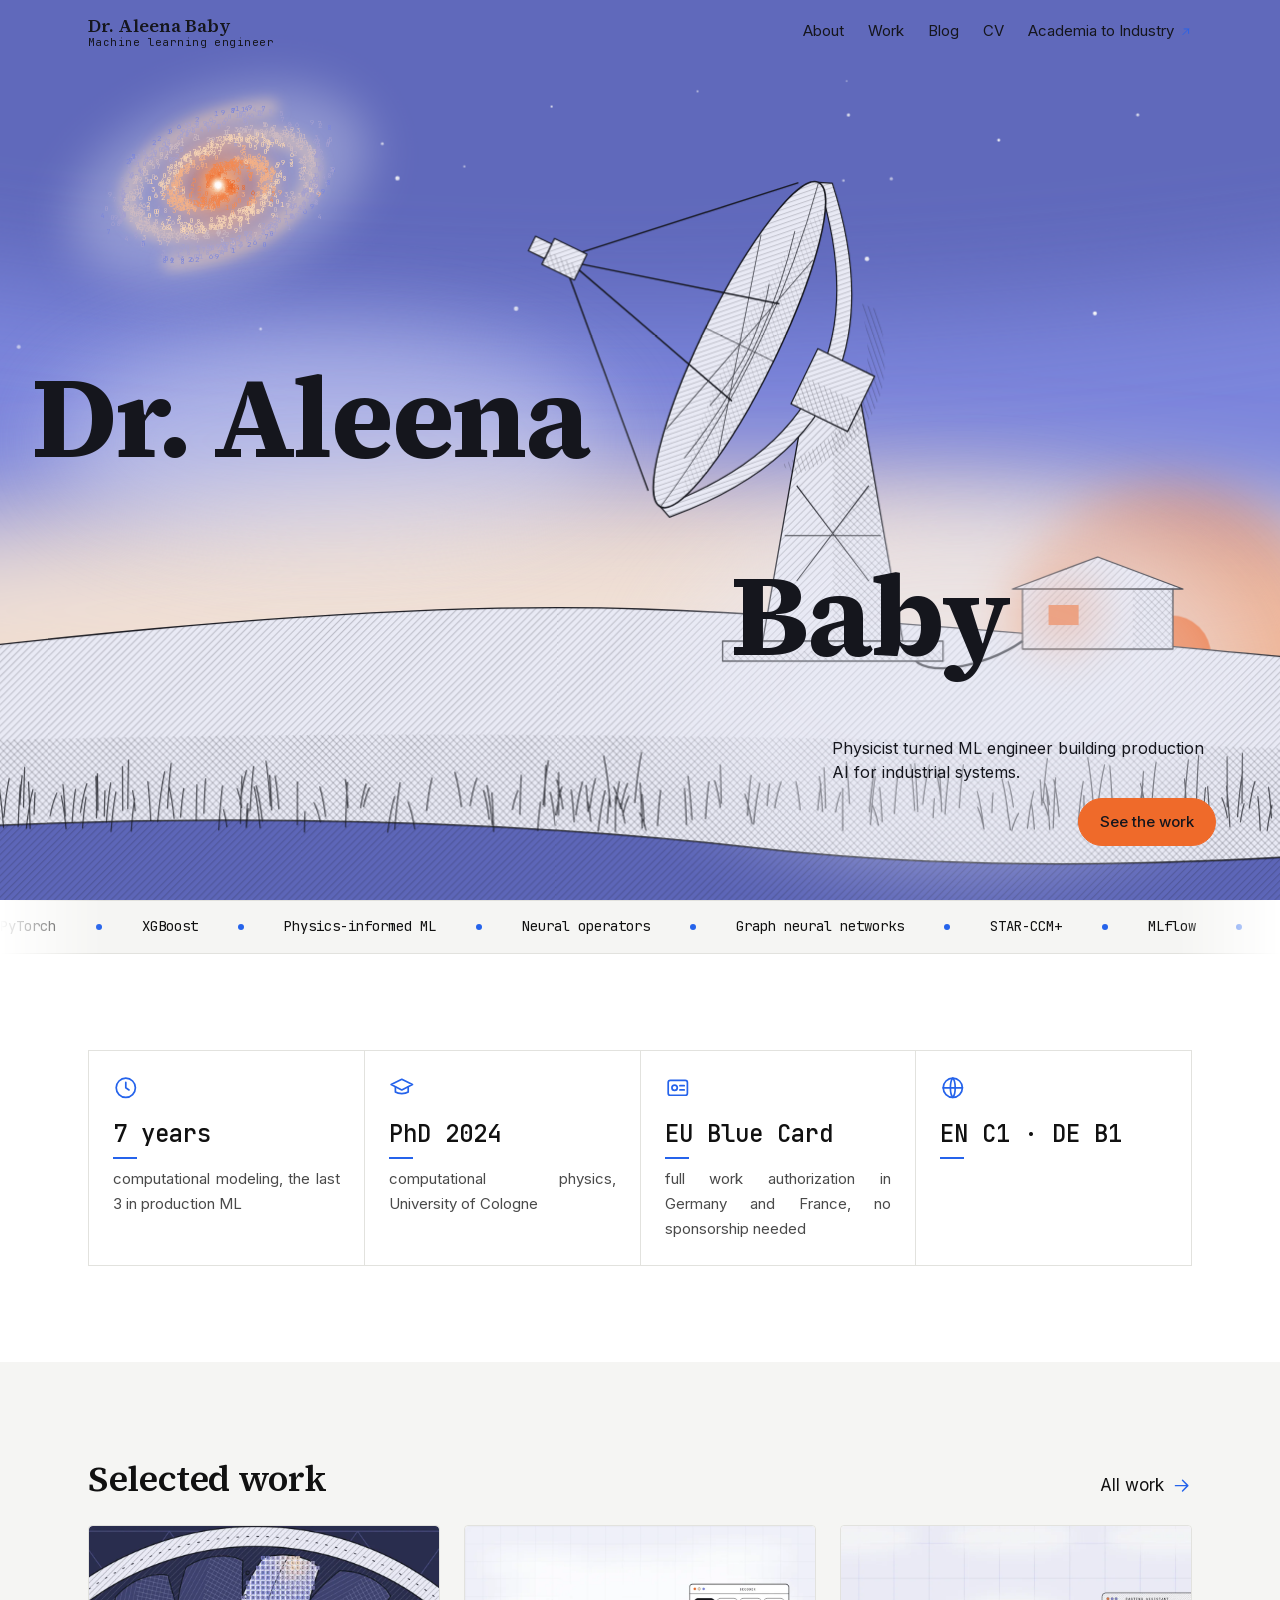
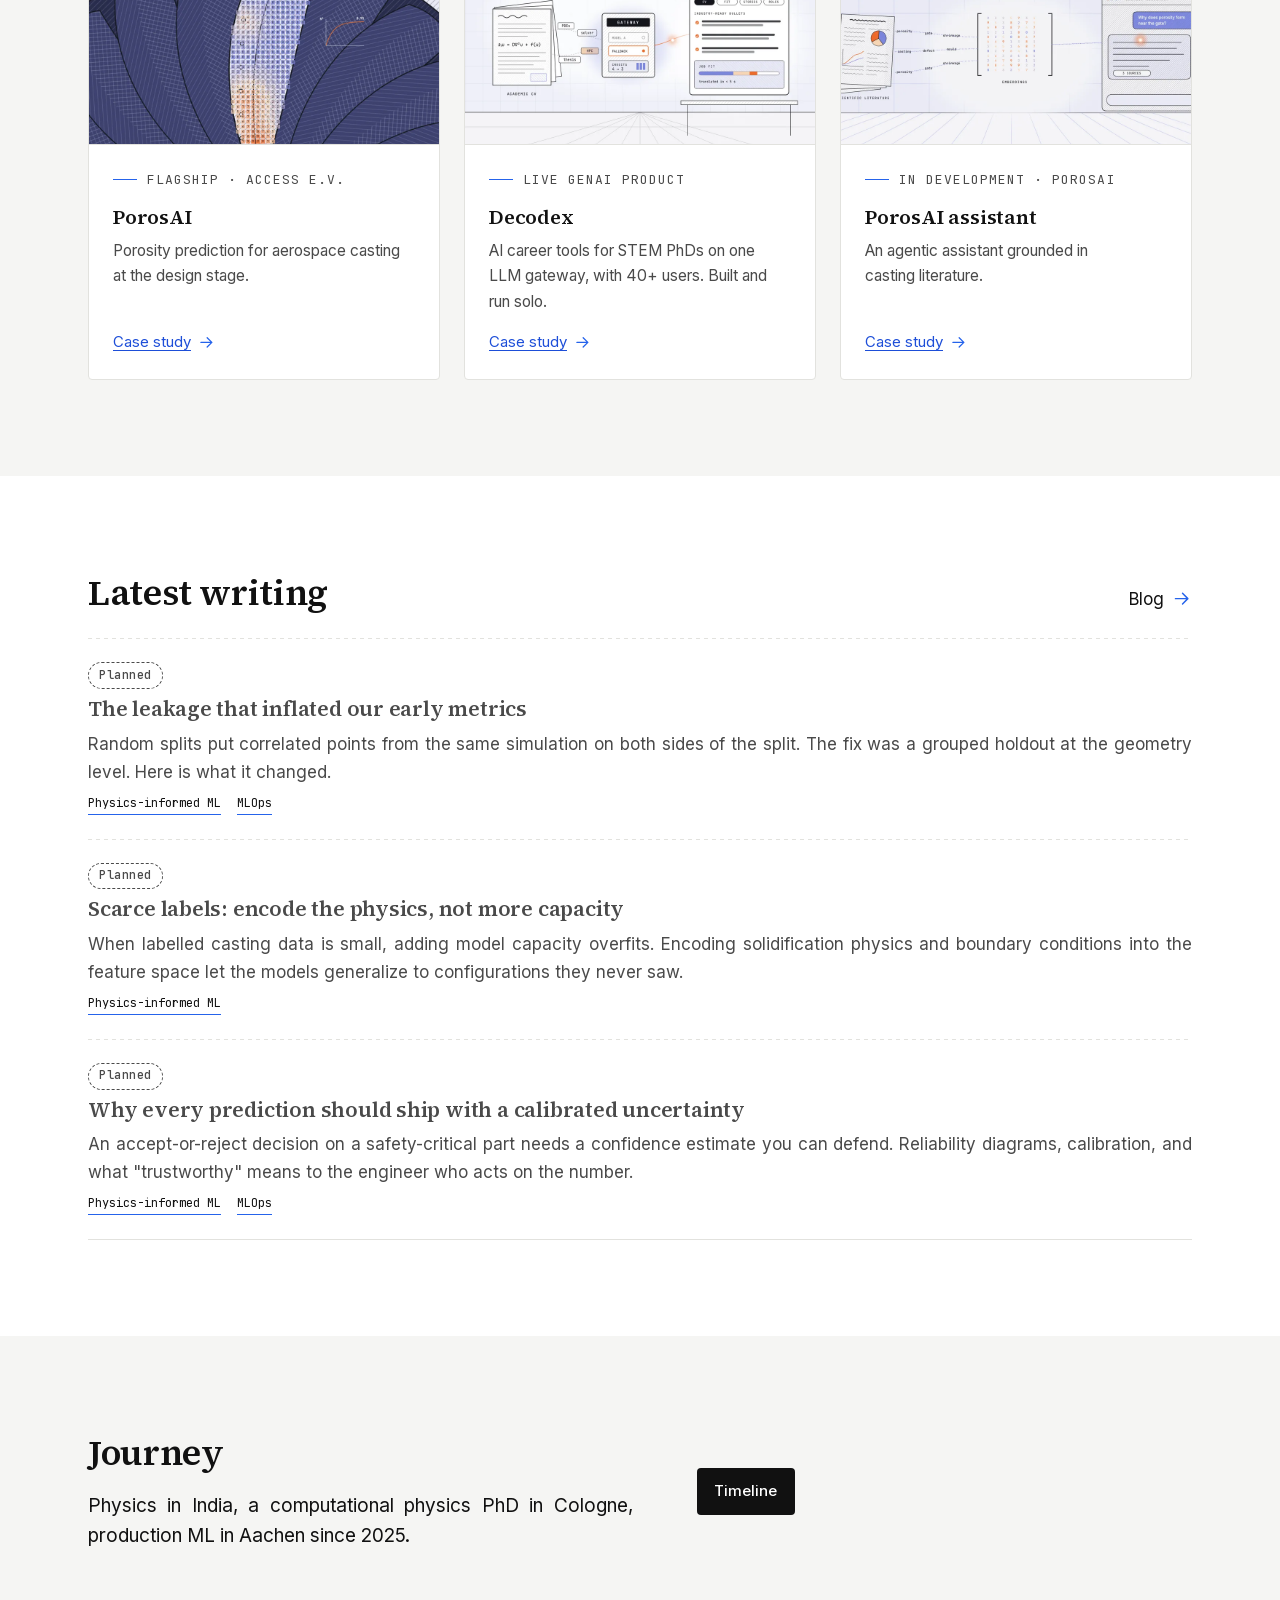
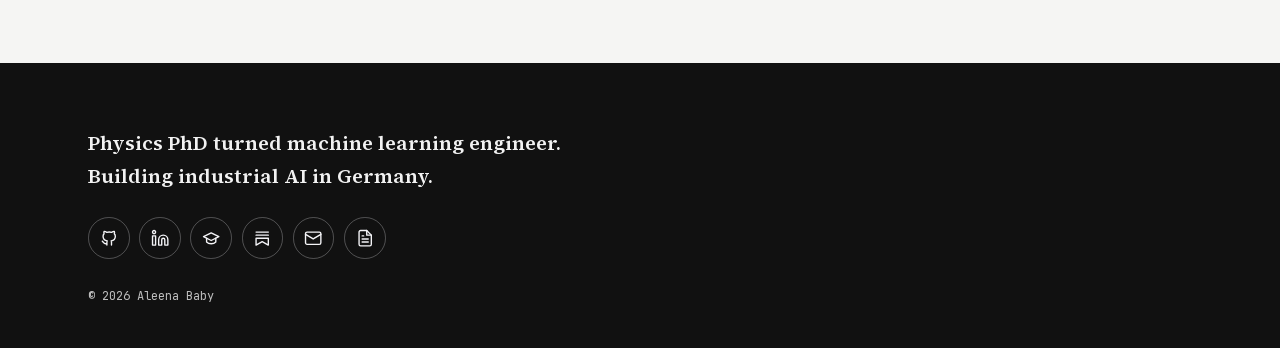
==== commit 1ee8aee5: "Mark all blog posts as coming soon and take the leakage post offline" ====
--- a/index.html
+++ b/index.html
@@ -136,9 +136,9 @@
   <div class="wrap">
     <div class="section-head"><h2 id="latest">Latest writing</h2><a class="iconlink" href="blog/index.html">Blog <svg class="icon" viewBox="0 0 24 24" aria-hidden="true" focusable="false"><path d="M5 12h14M13 6l6 6-6 6"></path></svg></a></div>
     <ol class="list">
-      <li class="entry reveal" data-tags="piml mlops">
-  <div class="meta"><span><time datetime="2026-10-01">1 October 2026</time></span><span>6 min read</span></div>
-  <h3><a href="blog/leakage-grouped-holdout.html">The leakage that inflated our early metrics</a></h3>
+      <li class="entry entry--planned reveal" data-tags="piml mlops">
+  <div class="meta"><span class="chip chip--planned">Planned</span></div>
+  <h3>The leakage that inflated our early metrics</h3>
   <p>Random splits put correlated points from the same simulation on both sides of the split. The fix was a grouped holdout at the geometry level. Here is what it changed.</p>
   <ul class="tags" aria-label="Tags"><li>Physics-informed ML</li><li>MLOps</li></ul>
 </li>
